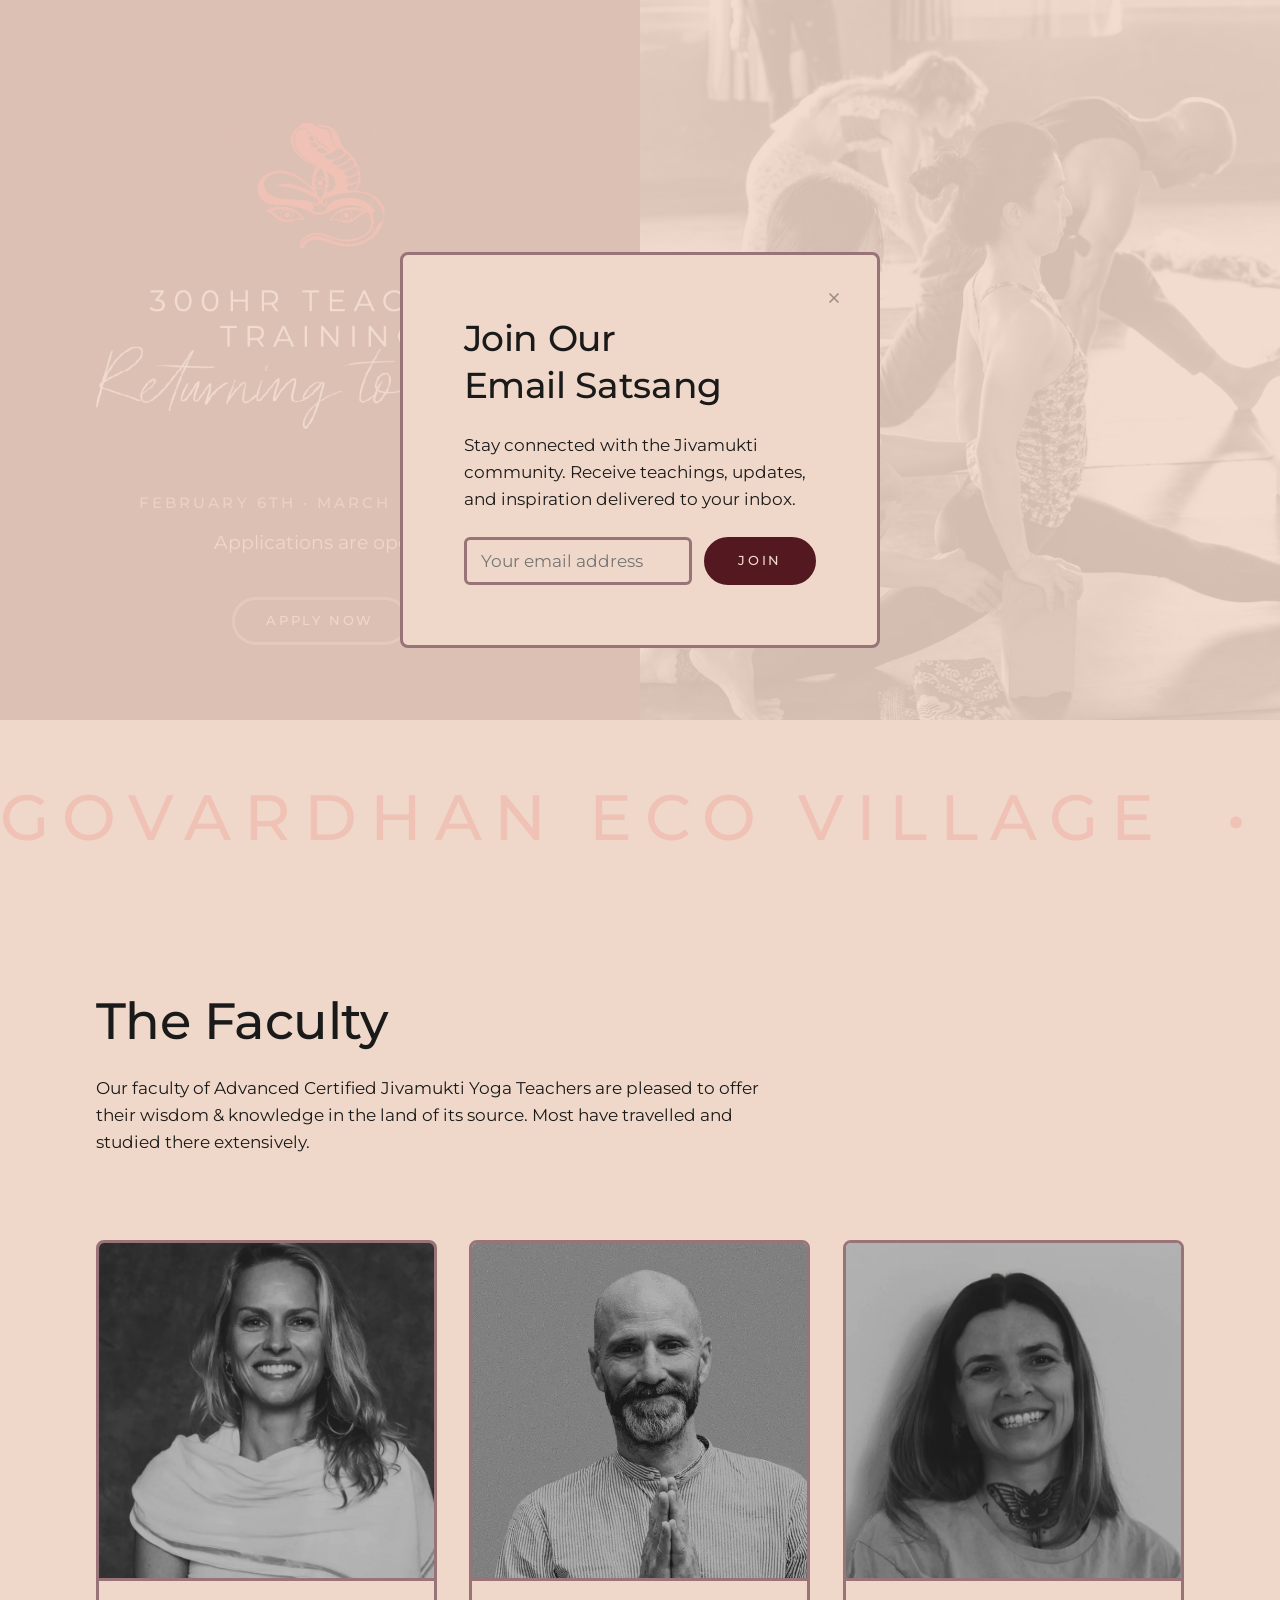
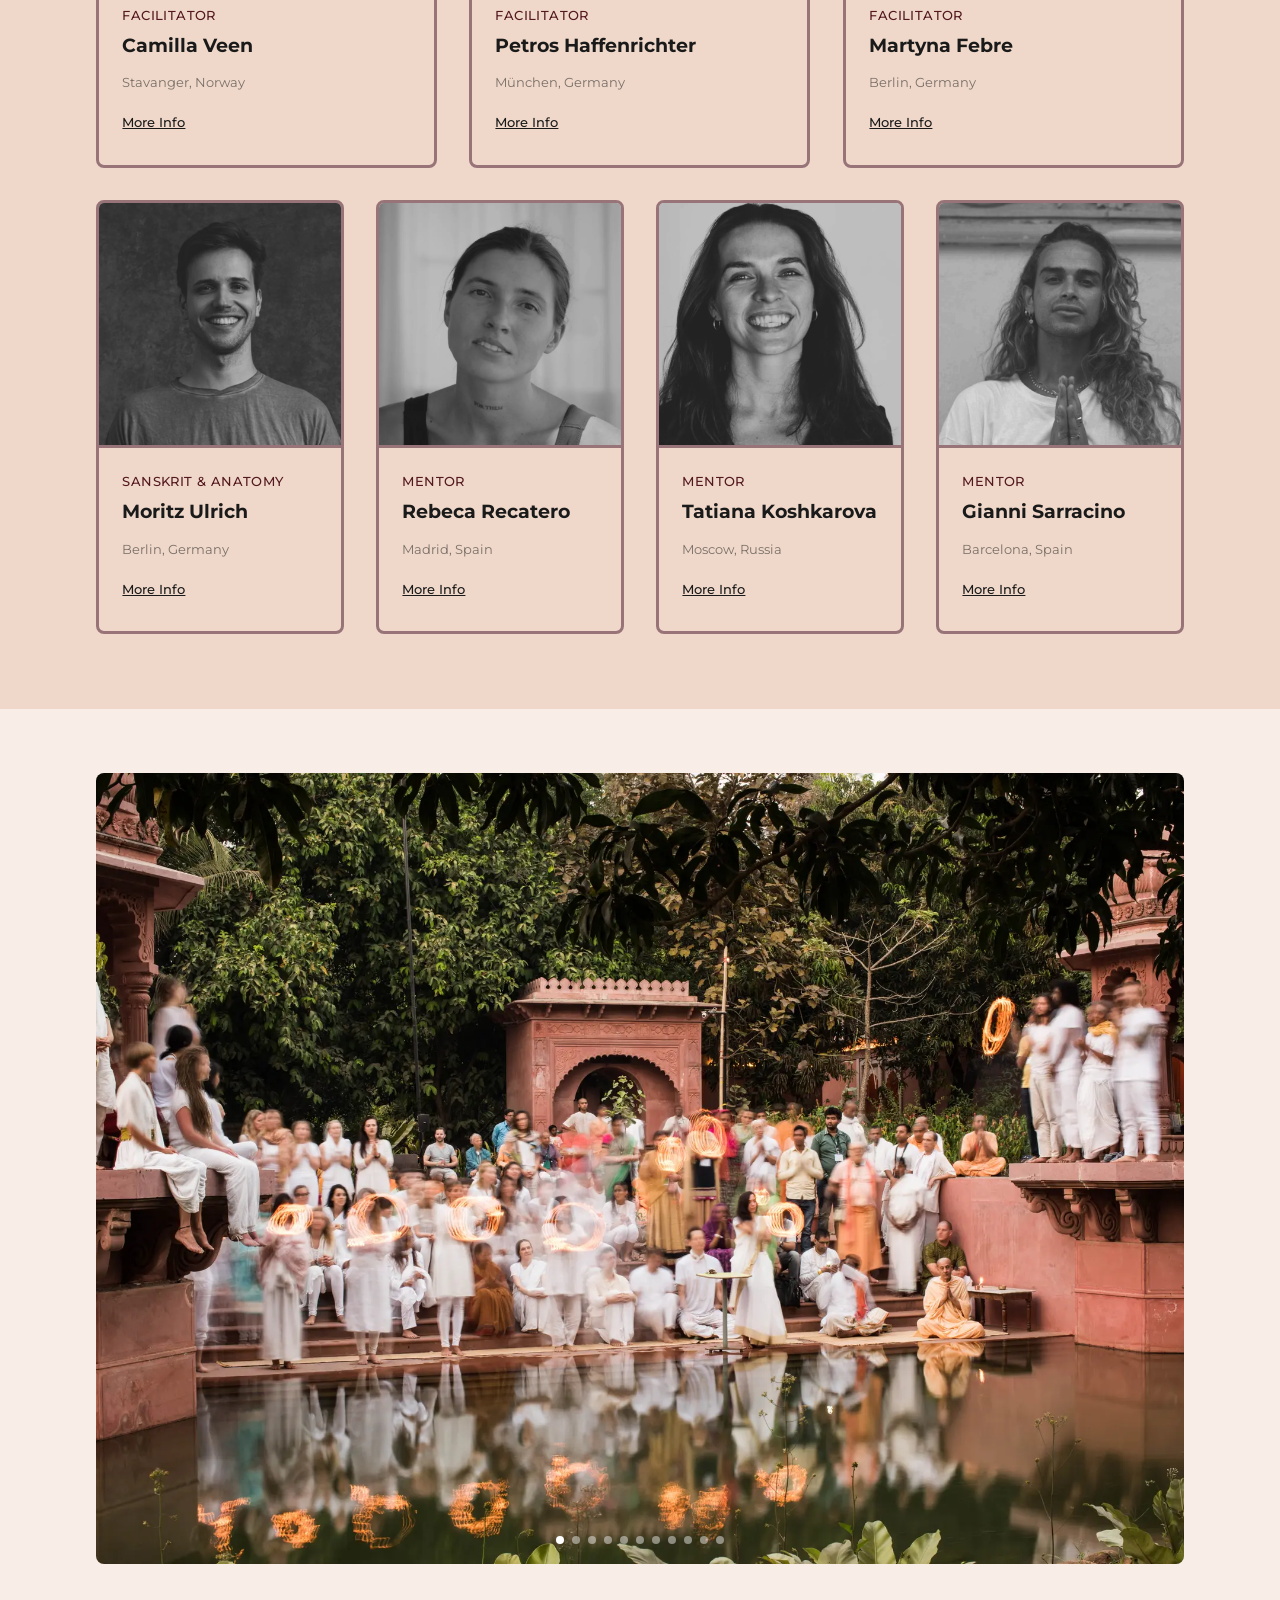
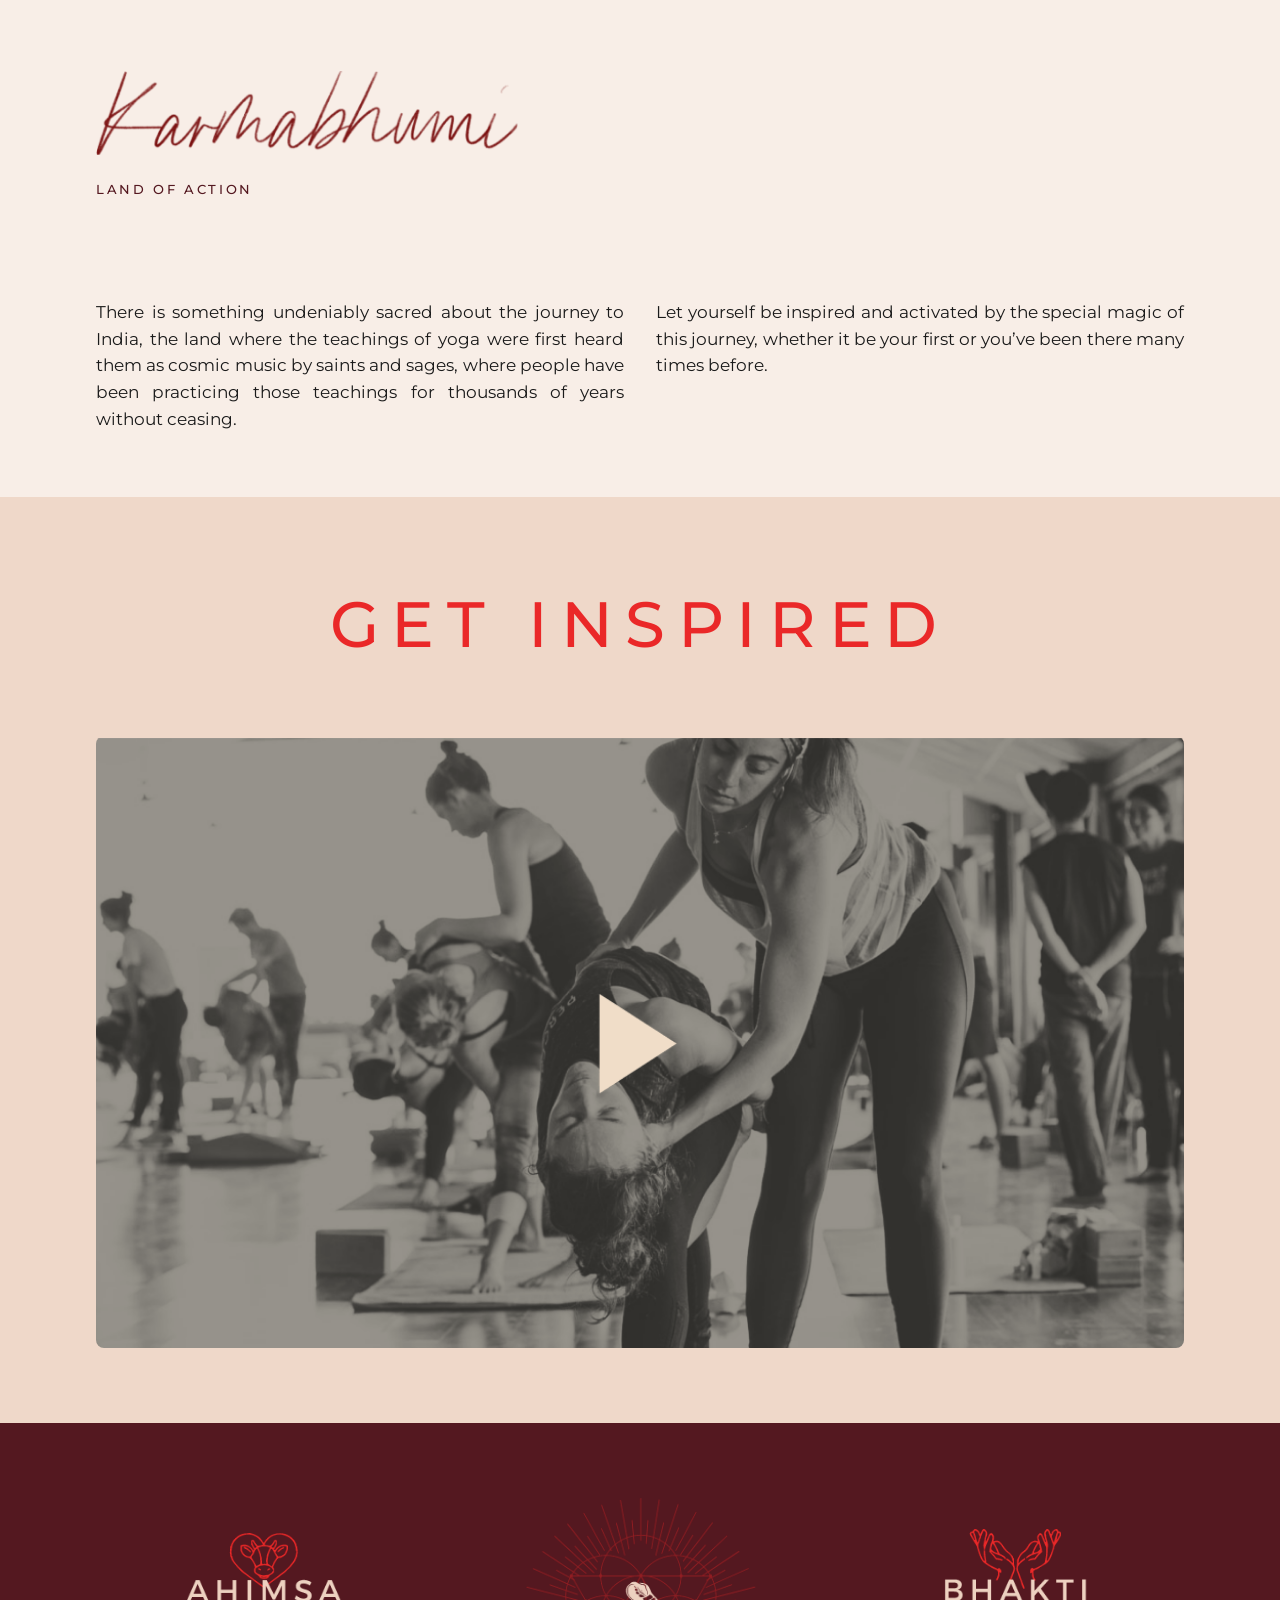
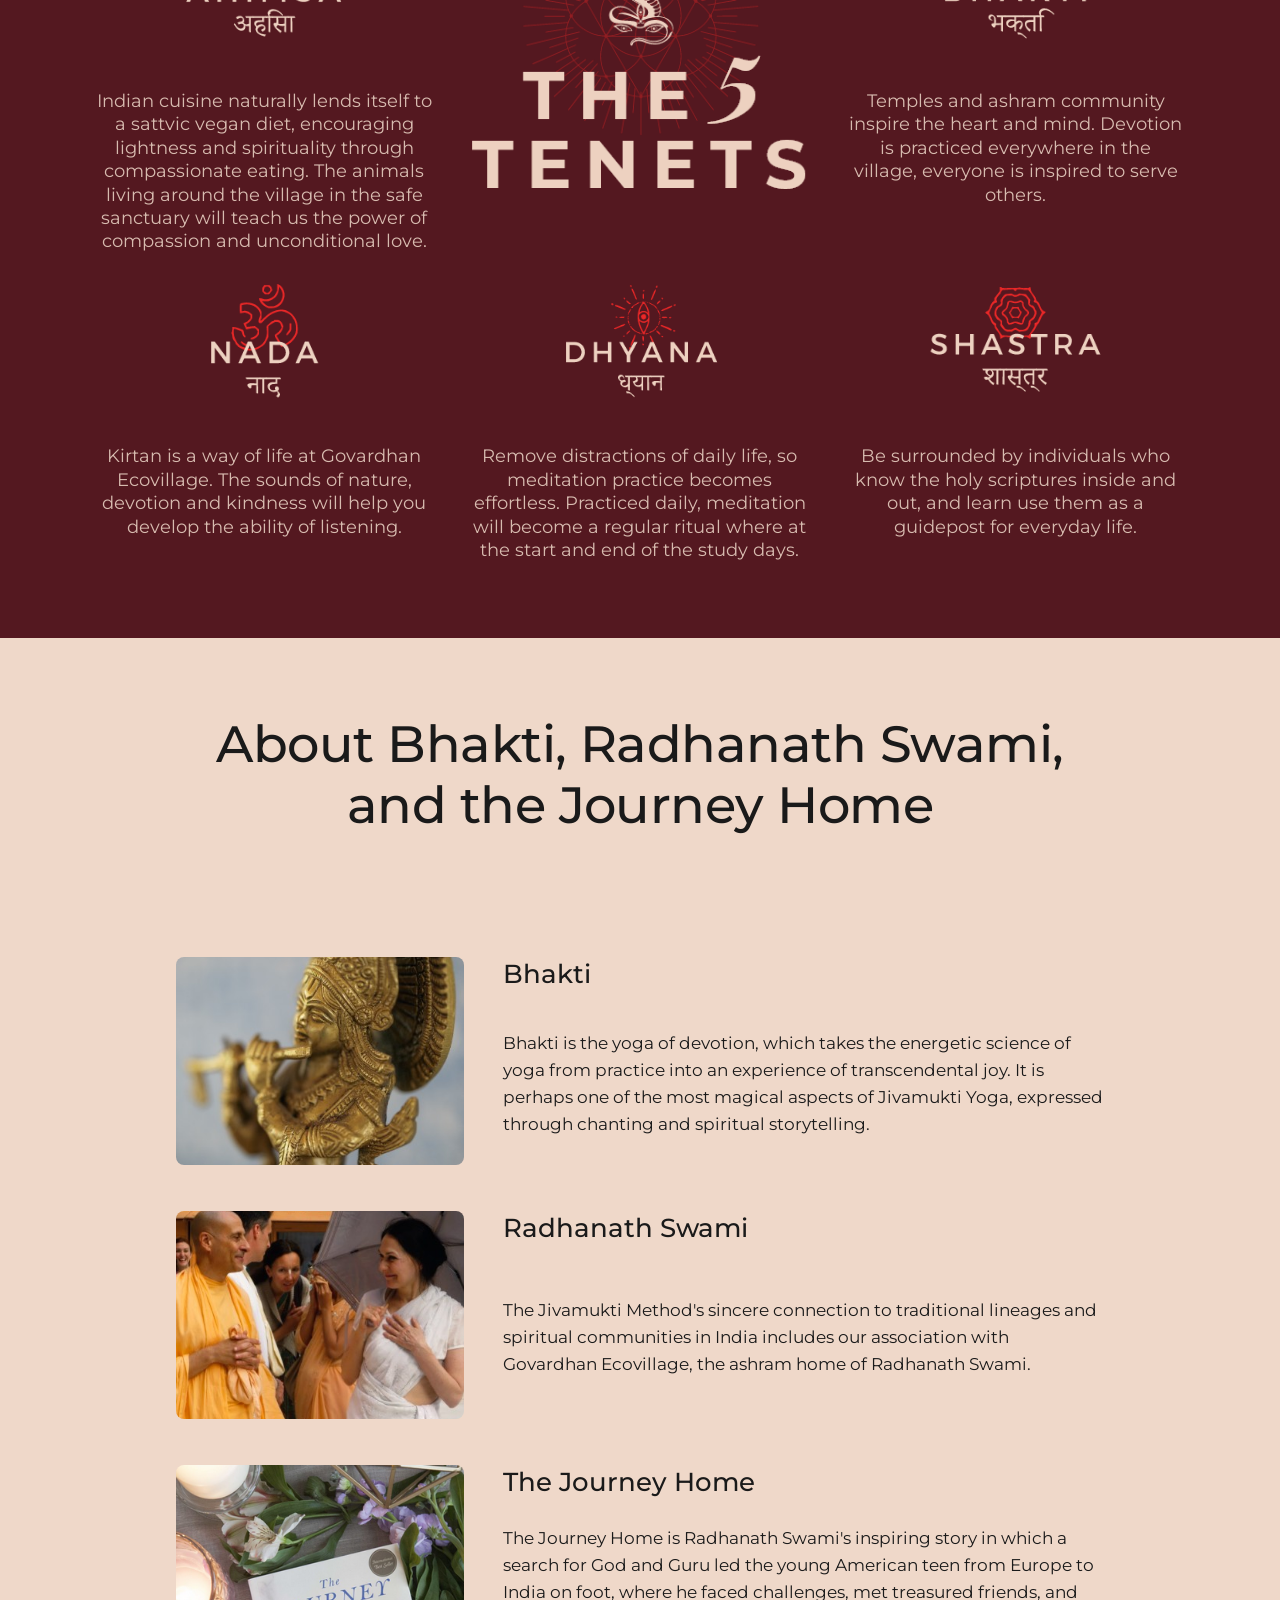
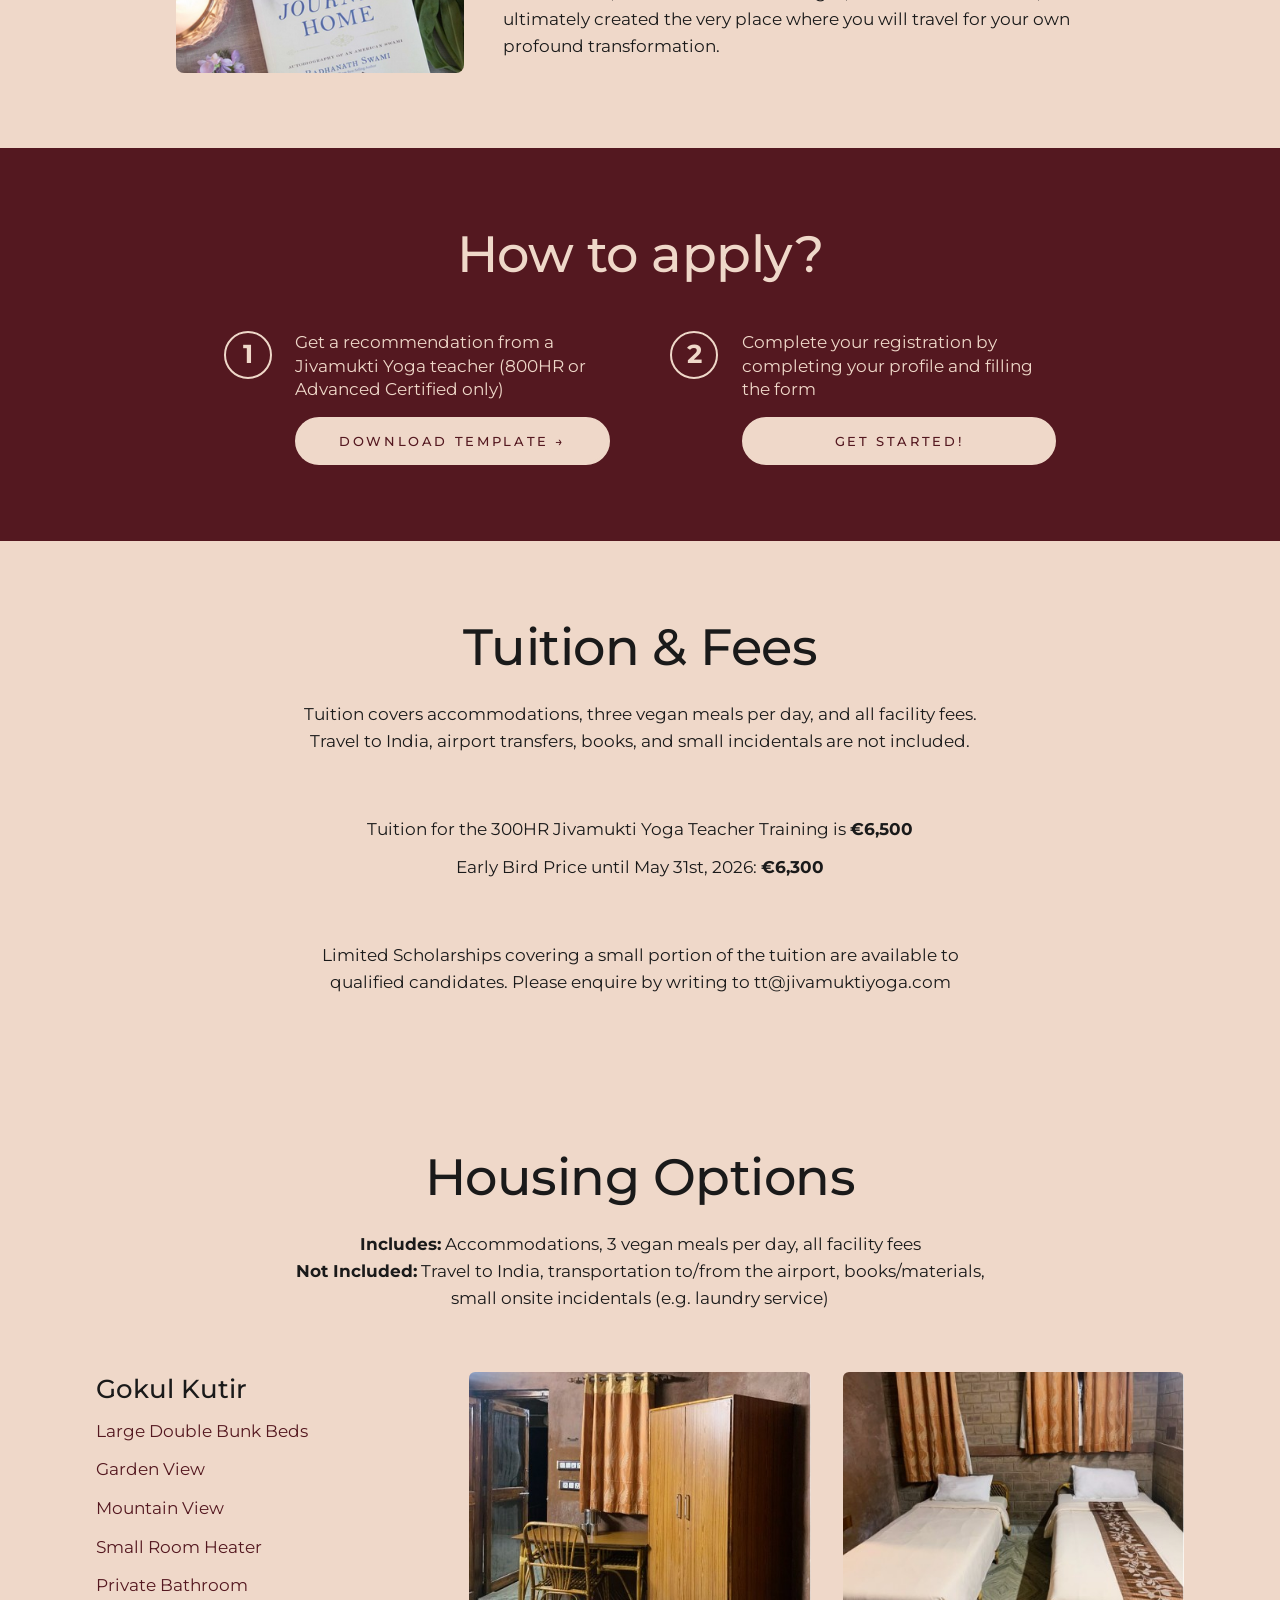
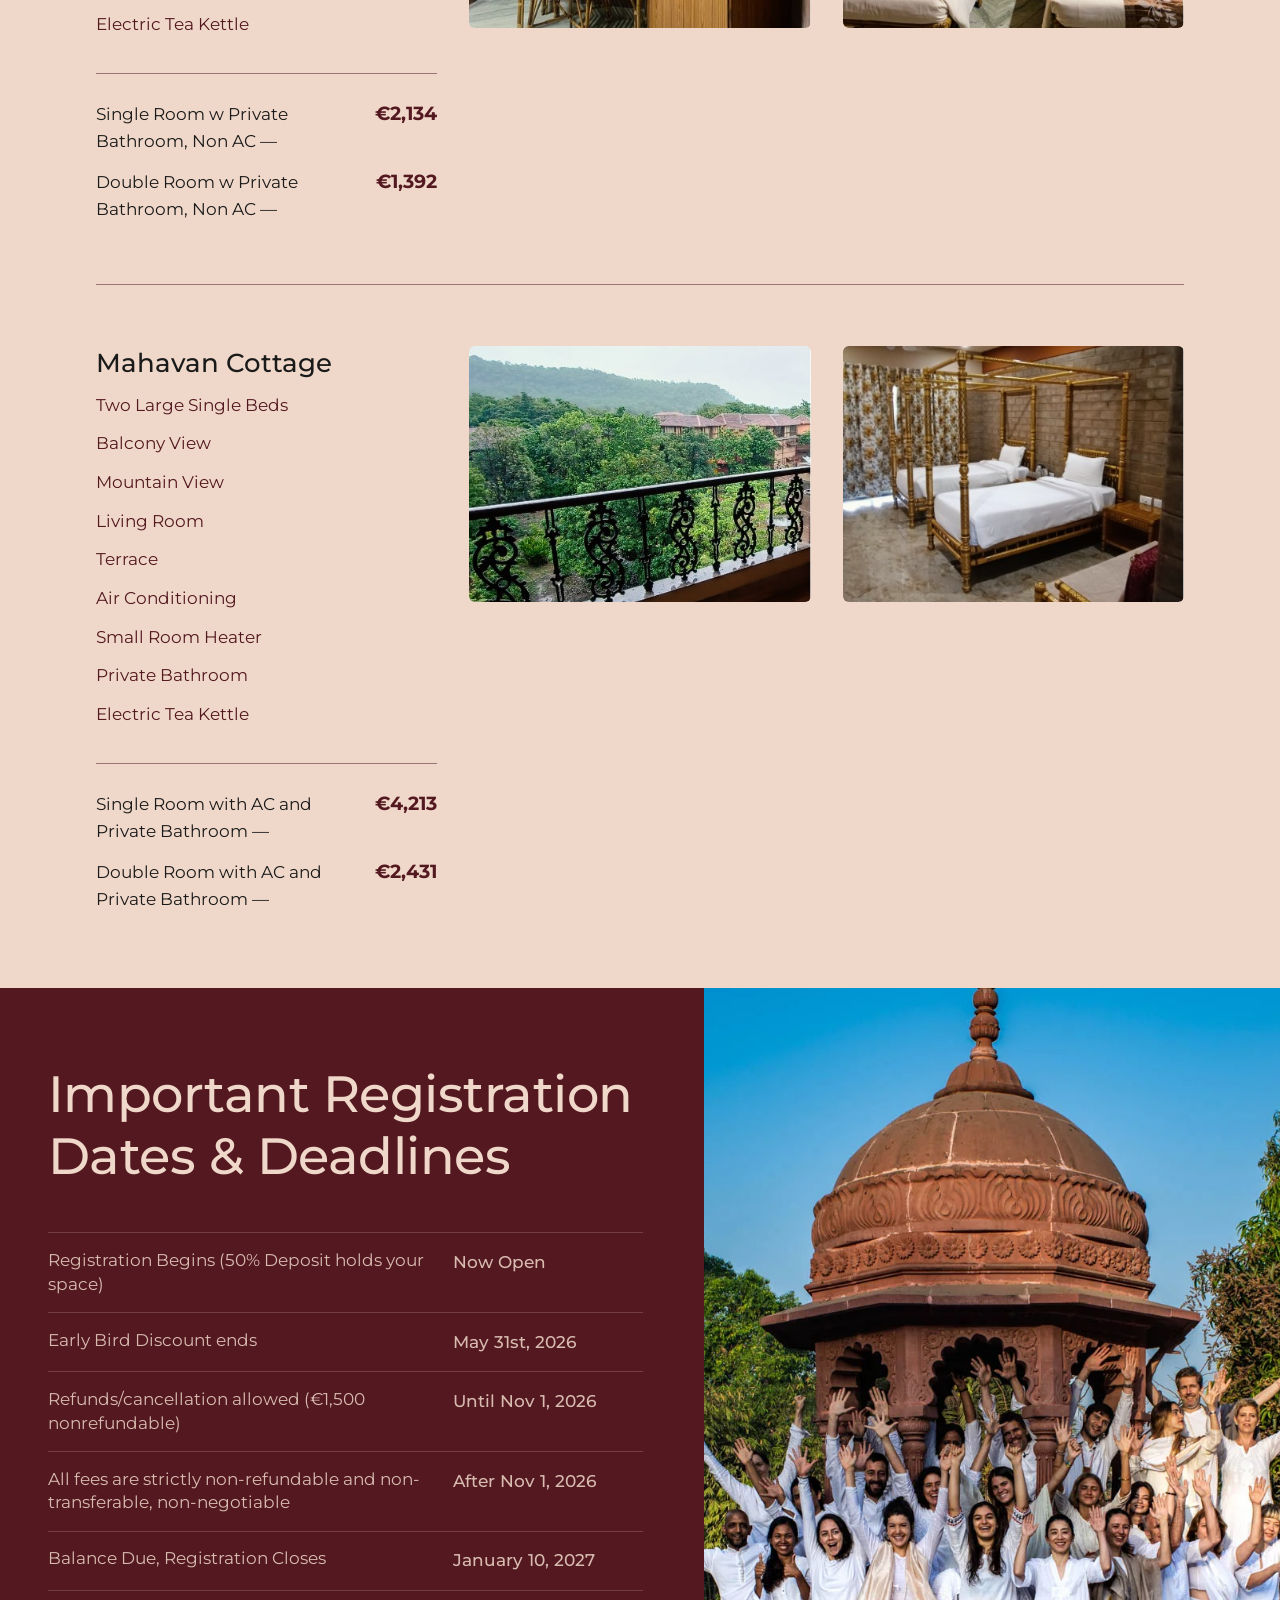
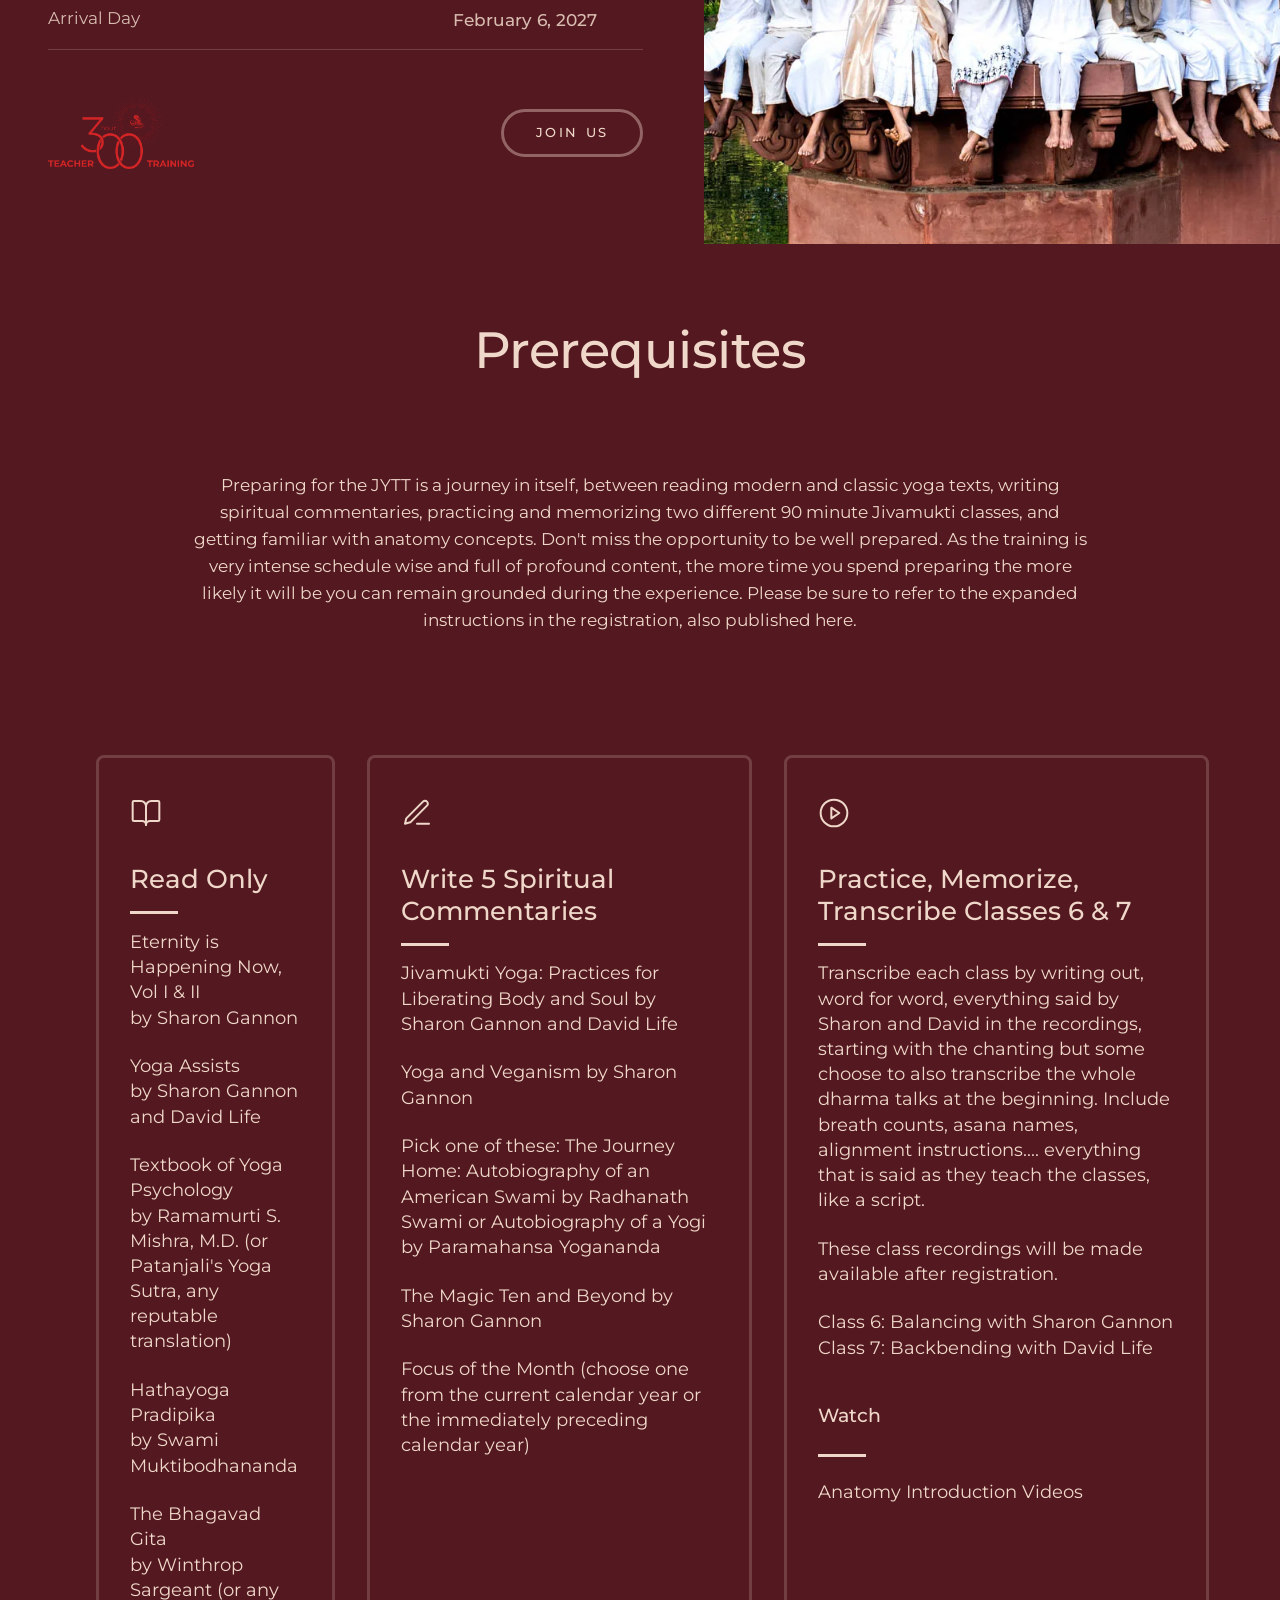
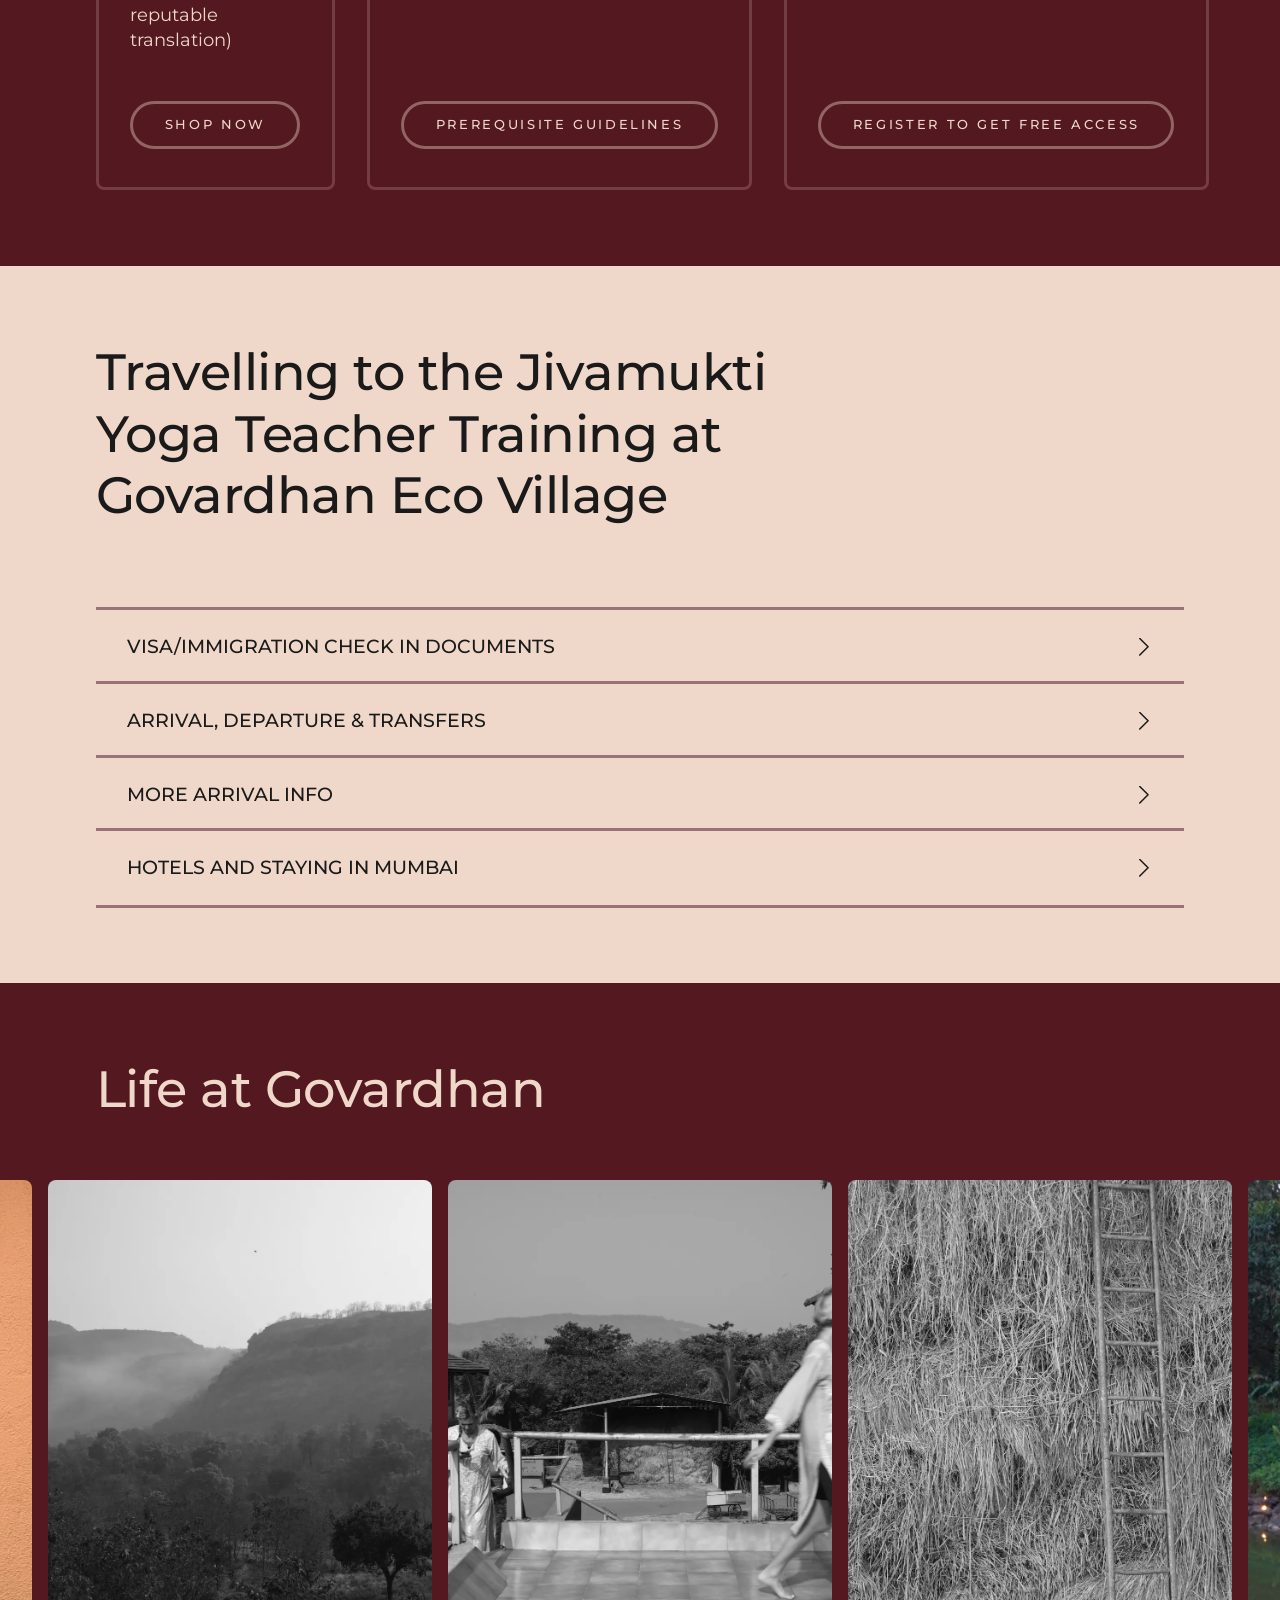
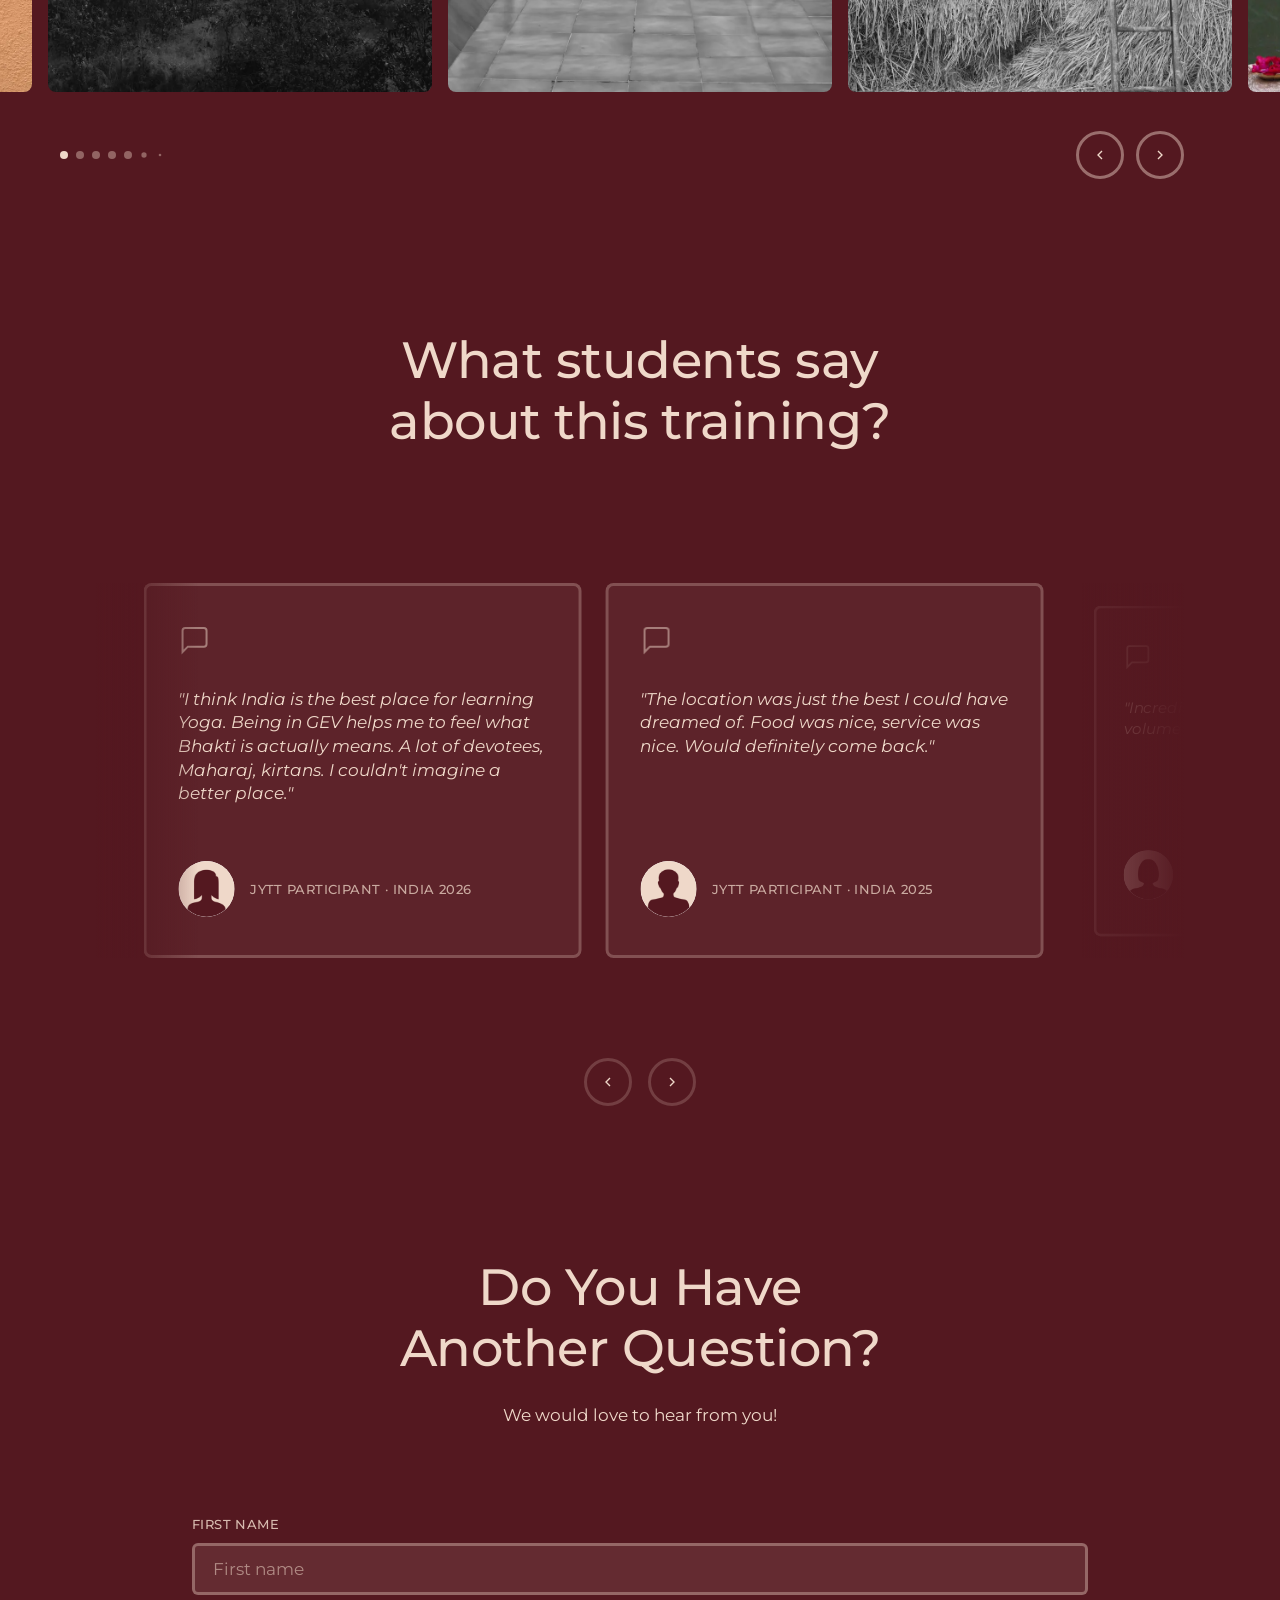
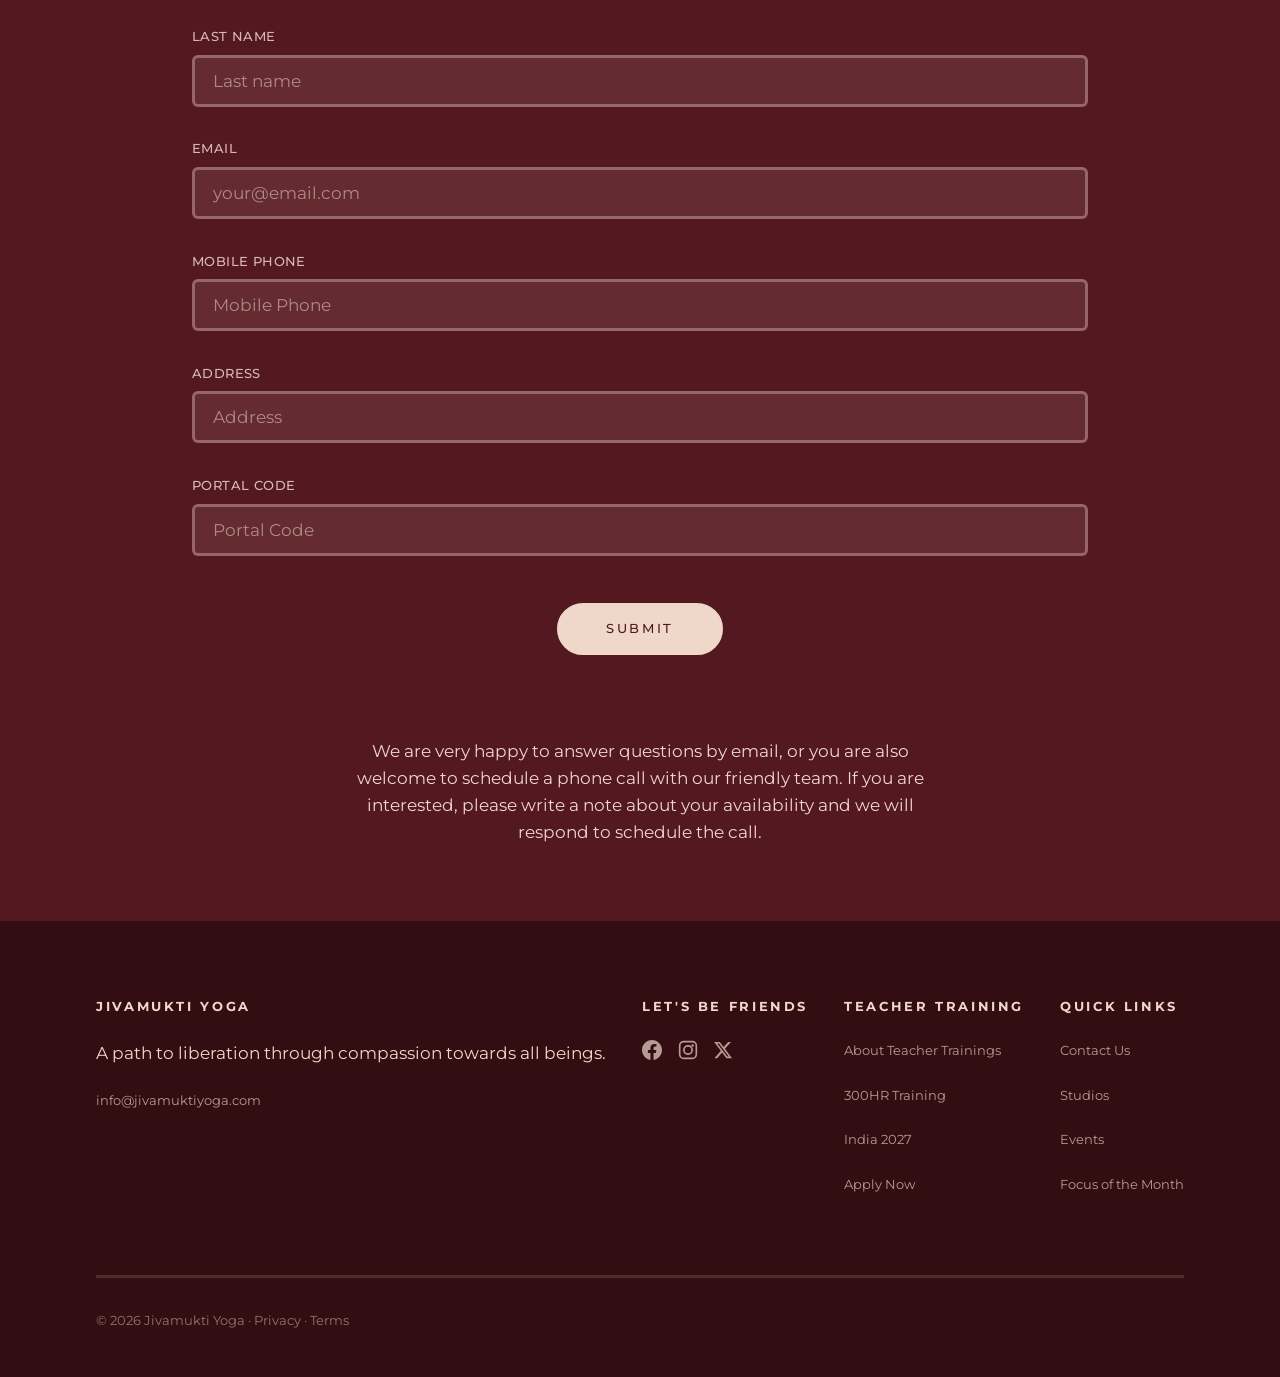
==== index.html @ b203b641 "deploy: faculty intro — "Advanced" -> "Advanced Certified" Jivamukti Yoga Teachers Co-Authored-By: C" ====
<!DOCTYPE html>
<html lang="en">
<head>
  <meta charset="utf-8">
  <title>India 2027 Residential — 300HR Jivamukti Yoga Teacher Training</title>
  <meta name="description" content="300HR Jivamukti Yoga Teacher Training at Govardhan Ecovillage, India. February 6 – March 5, 2027. Apply now.">
  <meta name="viewport" content="width=device-width, initial-scale=1">
  <link rel="preconnect" href="https://fonts.googleapis.com">
  <link rel="preconnect" href="https://fonts.gstatic.com" crossorigin>
  <link href="https://fonts.googleapis.com/css2?family=Montserrat:ital,wght@0,100..900;1,100..900&display=swap" rel="stylesheet">
  <link href="https://cdn.jsdelivr.net/npm/swiper@8/swiper-bundle.min.css" rel="stylesheet">
  <link href="css/variables.css" rel="stylesheet">
  <link href="css/framework.css" rel="stylesheet">
  <link href="css/project.css" rel="stylesheet">
</head>
<body class="u-theme-light">
  <div class="page-wrapper">

    <!-- CSS embed: LUMOS heading data-styles -->
    <div class="u-position-fixed"><div class="u-embed-css"><style>
      .u-heading[data-style="display"]{font-size:var(--_typography---font-size--display);line-height:var(--_typography---line-height--small);letter-spacing:var(--_typography---letter-spacing--tight)}
      .u-heading[data-style="h1"]{font-size:var(--_typography---font-size--h1);line-height:var(--_typography---line-height--small);letter-spacing:var(--_typography---letter-spacing--tight)}
      .u-heading[data-style="h2"]{font-size:var(--_typography---font-size--h2);line-height:var(--_typography---line-height--small);letter-spacing:var(--_typography---letter-spacing--tight)}
      .u-heading[data-style="h3"]{font-size:var(--_typography---font-size--h3);line-height:var(--_typography---line-height--medium);letter-spacing:var(--_typography---letter-spacing--tight)}
      .u-heading[data-style="h4"]{font-size:var(--_typography---font-size--h4);line-height:var(--_typography---line-height--medium);letter-spacing:var(--_typography---letter-spacing--normal)}
      .u-heading[data-style="h5"]{font-size:var(--_typography---font-size--h5);line-height:var(--_typography---line-height--large);letter-spacing:var(--_typography---letter-spacing--normal)}
      .u-heading[data-style="h6"]{font-size:var(--_typography---font-size--h6);line-height:var(--_typography---line-height--large);letter-spacing:var(--_typography---letter-spacing--wide);text-transform:uppercase}
      /* u-theme-brand overrides for dark sections */
      .u-theme-brand{background-color:var(--swatch--brand-500);color:var(--swatch--brand-text)}
      .u-theme-brand .u-heading{color:var(--swatch--brand-text)}
      .u-theme-brand .india_prereq_icon,.u-theme-brand .india_prereq_card_title,.u-theme-brand .india_prereq_watch_heading{color:var(--swatch--brand-text)}
      .u-theme-brand .india_prereq_card_divider{background-color:var(--swatch--brand-text)}
      .u-theme-brand .u-text-style-large,.u-theme-brand .u-text-style-main,.u-theme-brand .u-text-style-small{color:var(--swatch--brand-text)}
      .u-theme-brand .button_primary{background-color:var(--swatch--secondary-500);color:var(--swatch--dark-900);border-top-color:var(--swatch--secondary-500);border-right-color:var(--swatch--secondary-500);border-bottom-color:var(--swatch--secondary-500);border-left-color:var(--swatch--secondary-500)}
      .u-theme-brand .button_primary:hover{background-color:var(--swatch--secondary-400);border-top-color:var(--swatch--secondary-400);border-right-color:var(--swatch--secondary-400);border-bottom-color:var(--swatch--secondary-400);border-left-color:var(--swatch--secondary-400)}
      .u-theme-brand .button_secondary{color:var(--swatch--brand-text);border-top-color:color-mix(in srgb,var(--swatch--brand-text) 40%,transparent);border-right-color:color-mix(in srgb,var(--swatch--brand-text) 40%,transparent);border-bottom-color:color-mix(in srgb,var(--swatch--brand-text) 40%,transparent);border-left-color:color-mix(in srgb,var(--swatch--brand-text) 40%,transparent)}
      .u-theme-brand .button_secondary:hover{background-color:var(--swatch--brand-text);color:var(--swatch--brand-500);border-top-color:var(--swatch--brand-text);border-right-color:var(--swatch--brand-text);border-bottom-color:var(--swatch--brand-text);border-left-color:var(--swatch--brand-text)}
      /* Contact section — bright red bg with cream button */
      .india_contact_section{background-color:var(--swatch--brand-500);color:var(--swatch--light-200)}
      .india_contact_section .u-heading,
      .india_contact_section .u-text-style-large,
      .india_contact_section .u-text-style-main,
      .india_contact_section .u-text-style-small{color:var(--swatch--light-200)}
      .india_contact_section a{color:var(--swatch--light-200);text-decoration-line:underline}
      .india_contact_section .form_label{color:var(--swatch--light-200);opacity:0.85}
      .india_contact_section .form_field{background-color:color-mix(in srgb,var(--swatch--light-200) 10%,transparent);border-top-color:color-mix(in srgb,var(--swatch--light-200) 35%,transparent);border-right-color:color-mix(in srgb,var(--swatch--light-200) 35%,transparent);border-bottom-color:color-mix(in srgb,var(--swatch--light-200) 35%,transparent);border-left-color:color-mix(in srgb,var(--swatch--light-200) 35%,transparent);color:var(--swatch--light-200)}
      .india_contact_section .form_field::placeholder{color:color-mix(in srgb,var(--swatch--light-200) 55%,transparent)}
      .india_contact_section .form_field:focus{border-top-color:var(--swatch--light-200);border-right-color:var(--swatch--light-200);border-bottom-color:var(--swatch--light-200);border-left-color:var(--swatch--light-200)}
      .india_contact_section .button_primary{background-color:var(--swatch--light-200);color:var(--swatch--brand-500);border-top-color:var(--swatch--light-200);border-right-color:var(--swatch--light-200);border-bottom-color:var(--swatch--light-200);border-left-color:var(--swatch--light-200)}
      .india_contact_section .button_primary:hover{background-color:white;color:var(--swatch--brand-500);border-top-color:white;border-right-color:white;border-bottom-color:white;border-left-color:white}
      .u-theme-dark{background-color:var(--swatch--brand-700);color:var(--swatch--light-200)}
      .u-theme-dark .footer_bottom{border-top-color:color-mix(in srgb,var(--swatch--light-200) 15%,transparent)}
      /* u-section */
      .u-section{padding-top:var(--_spacing---section-space--main-112px);padding-bottom:var(--_spacing---section-space--main-112px)}
      /* u-container */
      .u-container{max-width:var(--max-width--main);margin-left:auto;margin-right:auto;padding-left:var(--site--margin);padding-right:var(--site--margin)}
      /* u-content-wrapper */
      .u-content-wrapper{max-width:44rem;margin-bottom:var(--_spacing---space--4-24px)}
      .u-content-wrapper.is-centered{text-align:center;margin-left:auto;margin-right:auto}
      .u-content-wrapper.is-tight{margin-bottom:0}
      /* u-layout (2-column) */
      .u-layout{display:grid;grid-template-columns:1fr 1fr;column-gap:var(--site--gutter);row-gap:var(--_spacing---space--8-64px)}
      @media(max-width:767px){.u-layout{grid-template-columns:1fr}}
      /* u-text styles */
      .u-text-style-large{font-size:var(--_typography---font-size--text-large);line-height:var(--_typography---line-height--large)}
      .u-text-style-main{font-size:var(--_typography---font-size--text-main);line-height:var(--_typography---line-height--huge)}
      .u-text-style-small{font-size:var(--_typography---font-size--text-small);line-height:var(--_typography---line-height--large)}
      .india_tenet_body{font-size:var(--_typography---font-size--tenet);line-height:var(--_typography---line-height--medium)}
      .u-heading{font-weight:var(--_typography---font--primary-medium);margin-top:0;margin-bottom:0}
      /* u-position-fixed */
      .u-position-fixed{position:fixed;top:0;left:0;pointer-events:none;z-index:-1}
      /* Testimonial Swiper equal heights */
      .india_testimonial_swiper .swiper-wrapper{align-items:stretch}
      .india_testimonial_swiper .swiper-slide{height:auto;display:flex;transition-property:transform,opacity;transition-duration:0.4s;transition-timing-function:ease;opacity:0.3;transform:scale(0.88)}
      .india_testimonial_swiper .swiper-slide-active,.india_testimonial_swiper .swiper-slide-next{opacity:1;transform:scale(1)}
      .india_testimonial_swiper .swiper-slide .testimonial_card{flex-grow:1}
      /* Edge fades */
      .testimonial_swiper_wrap::before,.testimonial_swiper_wrap::after{content:'';position:absolute;top:0;bottom:0;width:clamp(3rem,8vw,8rem);z-index:2;pointer-events:none}
      .testimonial_swiper_wrap::before{left:0;background-image:linear-gradient(to right,var(--swatch--brand-500) 0%,transparent 100%)}
      .testimonial_swiper_wrap::after{right:0;background-image:linear-gradient(to left,var(--swatch--brand-500) 0%,transparent 100%)}
      /* Video testimonial marquee — pause on hover, fade play icon on card hover */
      .india_video_testimonial_marquee:hover .india_video_testimonial_track{animation-play-state:paused}
      .india_video_testimonial_card:hover .india_video_testimonial_play{opacity:0}
    </style></div></div>

    <main class="page-main" id="main">

      <!-- ─── 1. HERO ─────────────────────────────────────────── -->
      <section class="india_hero" aria-label="Hero">

        <!-- Left: brand panel -->
        <div class="india_hero_left u-theme-brand">
          <div class="india_hero_left_inner">
            <img src="assets/main-india-tt-logo.png" alt="300HR Jivamukti Yoga Teacher Training — Returning to India" class="india_hero_main_logo" loading="eager">
            <p class="india_hero_dates">February 6th · March 5th, 2027</p>
            <p class="india_hero_tagline">Applications are open!</p>
            <a href="https://www.regpack.com/reg/templates/build/?g_id=100919779" class="button_secondary" target="_blank" rel="noopener" id="apply">Apply Now</a>
          </div>
        </div>

        <!-- Right: full-bleed photo -->
        <div class="india_hero_right">
          <img src="assets/india-2025-slider2-photo1-min.jpg" alt="Jivamukti Yoga Teacher Training in India" class="india_hero_photo" loading="eager">
        </div>

      </section>

      <!-- ─── MARQUEE ────────────────────────────────────────── -->
      <section class="india_marquee_section" aria-hidden="true">
        <div class="india_marquee_wrap">
          <div class="india_marquee_inner">
            <span class="india_marquee_text">Govardhan Eco Village&nbsp;&nbsp;•&nbsp;&nbsp;India&nbsp;&nbsp;•&nbsp;&nbsp;February 6th&nbsp;•&nbsp;March 5th, 2027&nbsp;&nbsp;•&nbsp;&nbsp;</span>
            <span class="india_marquee_text">Govardhan Eco Village&nbsp;&nbsp;•&nbsp;&nbsp;India&nbsp;&nbsp;•&nbsp;&nbsp;February 6th&nbsp;•&nbsp;March 5th, 2027&nbsp;&nbsp;•&nbsp;&nbsp;</span>
            <span class="india_marquee_text">Govardhan Eco Village&nbsp;&nbsp;•&nbsp;&nbsp;India&nbsp;&nbsp;•&nbsp;&nbsp;February 6th&nbsp;•&nbsp;March 5th, 2027&nbsp;&nbsp;•&nbsp;&nbsp;</span>
            <span class="india_marquee_text">Govardhan Eco Village&nbsp;&nbsp;•&nbsp;&nbsp;India&nbsp;&nbsp;•&nbsp;&nbsp;February 6th&nbsp;•&nbsp;March 5th, 2027&nbsp;&nbsp;•&nbsp;&nbsp;</span>
          </div>
        </div>
      </section>

      <!-- ─── 2. FACULTY ──────────────────────────────────────── -->
      <section class="u-section" aria-labelledby="faculty-heading">
        <div class="u-container">
          <div class="u-content-wrapper">
            <h2 class="u-heading" data-style="h2" id="faculty-heading">The Faculty</h2>
            <p class="u-text-style-main">Our faculty of Advanced Certified Jivamukti Yoga Teachers are pleased to offer their wisdom &amp; knowledge in the land of its source. Most have travelled and studied there extensively.</p>
          </div>
          <div class="india_faculty_grid">
            <!-- Row 1: Camilla, Petros, Martyna, Moritz -->
            <div class="faculty_card">
              <img src="assets/camilla-veen-2027.webp" alt="Camilla Veen" class="faculty_card_photo" loading="lazy">
              <div class="faculty_card_divider"></div>
              <div class="faculty_card_body">
                <div class="faculty_card_role">Facilitator</div>
                <div class="faculty_card_name">Camilla Veen</div>
                <div class="faculty_card_credential">Stavanger, Norway</div>
                <a href="https://jivamuktiyoga.com/teachers-global/camilla-kamala-veen/" class="faculty_card_more" target="_blank" rel="noopener">More Info</a>
              </div>
            </div>
            <div class="faculty_card">
              <img src="assets/petros-haffenrichter-2027.webp" alt="Petros Haffenrichter" class="faculty_card_photo" loading="lazy">
              <div class="faculty_card_divider"></div>
              <div class="faculty_card_body">
                <div class="faculty_card_role">Facilitator</div>
                <div class="faculty_card_name">Petros Haffenrichter</div>
                <div class="faculty_card_credential">München, Germany</div>
                <a href="https://jivamuktiyoga.com/teachers-global/petros-haffenrichter/" class="faculty_card_more" target="_blank" rel="noopener">More Info</a>
              </div>
            </div>
            <div class="faculty_card">
              <img src="assets/martyna-febre-2027.webp" alt="Martyna Febre" class="faculty_card_photo" loading="lazy">
              <div class="faculty_card_divider"></div>
              <div class="faculty_card_body">
                <div class="faculty_card_role">Facilitator</div>
                <div class="faculty_card_name">Martyna Febre</div>
                <div class="faculty_card_credential">Berlin, Germany</div>
                <a href="https://jivamuktiyoga.com/teachers-global/martyna-eder/" class="faculty_card_more" target="_blank" rel="noopener">More Info</a>
              </div>
            </div>
            <div class="faculty_card">
              <img src="assets/moritz-ulrich-2027.webp" alt="Moritz Ulrich" class="faculty_card_photo" loading="lazy">
              <div class="faculty_card_divider"></div>
              <div class="faculty_card_body">
                <div class="faculty_card_role">Sanskrit &amp; Anatomy</div>
                <div class="faculty_card_name">Moritz Ulrich</div>
                <div class="faculty_card_credential">Berlin, Germany</div>
                <a href="https://jivamuktiyoga.com/teachers-global/moritz-ulrich/" class="faculty_card_more" target="_blank" rel="noopener">More Info</a>
              </div>
            </div>
            <!-- Row 2: Rebeca, Tatiana, Gianni -->
            <div class="faculty_card">
              <img src="assets/rebeca-recatero-2027.webp" alt="Rebeca Recatero" class="faculty_card_photo" loading="lazy">
              <div class="faculty_card_divider"></div>
              <div class="faculty_card_body">
                <div class="faculty_card_role">Mentor</div>
                <div class="faculty_card_name">Rebeca Recatero</div>
                <div class="faculty_card_credential">Madrid, Spain</div>
                <a href="https://jivamuktiyoga.com/teachers-global/rebeca-recatero/" class="faculty_card_more" target="_blank" rel="noopener">More Info</a>
              </div>
            </div>
            <div class="faculty_card">
              <img src="assets/tatiana-koshkarova-2027.webp" alt="Tatiana Koshkarova" class="faculty_card_photo" loading="lazy">
              <div class="faculty_card_divider"></div>
              <div class="faculty_card_body">
                <div class="faculty_card_role">Mentor</div>
                <div class="faculty_card_name">Tatiana Koshkarova</div>
                <div class="faculty_card_credential">Moscow, Russia</div>
                <a href="https://jivamuktiyoga.com/teachers-global/tatiana-koshkarova/" class="faculty_card_more" target="_blank" rel="noopener">More Info</a>
              </div>
            </div>
            <div class="faculty_card">
              <img src="assets/gianni-sarracino-2027.webp" alt="Gianni Sarracino" class="faculty_card_photo" loading="lazy">
              <div class="faculty_card_divider"></div>
              <div class="faculty_card_body">
                <div class="faculty_card_role">Mentor</div>
                <div class="faculty_card_name">Gianni Sarracino</div>
                <div class="faculty_card_credential">Barcelona, Spain</div>
                <a href="https://jivamuktiyoga.com/teachers-global/gianni-sarracino/" class="faculty_card_more" target="_blank" rel="noopener">More Info</a>
              </div>
            </div>
          </div>
        </div>
      </section>

      <!-- ─── 3. KARMABHUMI · LAND OF ACTION ─── -->
      <section class="india_land_section" id="program" aria-labelledby="land-heading">

        <div class="india_land_panel">
          <div class="u-container">

            <!-- Contained image gallery -->
            <div class="india_land_slider swiper" id="landActionSwiper">
              <div class="swiper-wrapper">
                <!-- Order per client (1-10); unnumbered group-hug image last -->
                <div class="swiper-slide india_land_slide">
                  <img src="assets/karmabhumi-01.webp" alt="Jivamukti Yoga Teacher Training at Govardhan Ecovillage, India" class="india_land_slide_img" loading="lazy">
                </div>
                <div class="swiper-slide india_land_slide">
                  <img src="assets/karmabhumi-08.webp" alt="Jivamukti Yoga Teacher Training at Govardhan Ecovillage, India" class="india_land_slide_img" loading="lazy">
                </div>
                <div class="swiper-slide india_land_slide">
                  <img src="assets/karmabhumi-06.webp" alt="Jivamukti Yoga Teacher Training at Govardhan Ecovillage, India" class="india_land_slide_img" loading="lazy">
                </div>
                <div class="swiper-slide india_land_slide">
                  <img src="assets/karmabhumi-07.webp" alt="Jivamukti Yoga Teacher Training at Govardhan Ecovillage, India" class="india_land_slide_img" loading="lazy">
                </div>
                <div class="swiper-slide india_land_slide">
                  <img src="assets/karmabhumi-04.webp" alt="Jivamukti Yoga Teacher Training at Govardhan Ecovillage, India" class="india_land_slide_img" loading="lazy">
                </div>
                <div class="swiper-slide india_land_slide">
                  <img src="assets/karmabhumi-10.webp" alt="Jivamukti Yoga Teacher Training at Govardhan Ecovillage, India" class="india_land_slide_img" loading="lazy">
                </div>
                <div class="swiper-slide india_land_slide">
                  <img src="assets/karmabhumi-09.webp" alt="Jivamukti Yoga Teacher Training at Govardhan Ecovillage, India" class="india_land_slide_img" loading="lazy">
                </div>
                <div class="swiper-slide india_land_slide">
                  <img src="assets/karmabhumi-05.webp" alt="Jivamukti Yoga Teacher Training at Govardhan Ecovillage, India" class="india_land_slide_img" loading="lazy">
                </div>
                <div class="swiper-slide india_land_slide">
                  <img src="assets/karmabhumi-11.webp" alt="Jivamukti Yoga Teacher Training at Govardhan Ecovillage, India" class="india_land_slide_img" loading="lazy">
                </div>
                <div class="swiper-slide india_land_slide">
                  <img src="assets/karmabhumi-02.webp" alt="Jivamukti Yoga Teacher Training at Govardhan Ecovillage, India" class="india_land_slide_img" loading="lazy">
                </div>
                <div class="swiper-slide india_land_slide">
                  <img src="assets/karmabhumi-03.webp" alt="Jivamukti Yoga Teacher Training at Govardhan Ecovillage, India" class="india_land_slide_img" loading="lazy">
                </div>
              </div>
              <div class="swiper-pagination india_land_dots"></div>
            </div>

            <header class="india_land_header">
              <img src="assets/Karmabhumi.png" alt="Karmabhumi" class="india_land_karmabhumi_logo" width="462" height="92" loading="lazy">
              <h2 class="india_land_kicker" id="land-heading">Land of action</h2>
            </header>
            <div class="india_land_columns">
              <div class="india_land_col">
                <p class="india_land_text">There is something undeniably sacred about the journey to India, the land where the teachings of yoga were first heard them as cosmic music by saints and sages, where people have been practicing those teachings for thousands of years without ceasing.</p>
              </div>
              <div class="india_land_col">
                <p class="india_land_text">Let yourself be inspired and activated by the special magic of this journey, whether it be your first or you’ve been there many times before.</p>
              </div>
            </div>
          </div>
        </div>
      </section>

      <!-- ─── VIDEO ───────────────────────────────────────────── -->
      <section class="india_video_section" aria-label="Program video">
        <div class="u-container">
          <p class="india_video_label">Get Inspired</p>
          <div class="india_video_wrap" data-yt="cg90CgH-f48" role="button" tabindex="0" aria-label="Play the program video">
            <img src="assets/india-2026-video-placeholder-min.png" alt="Watch the India TT 2027 video" class="india_video_placeholder" loading="lazy">
          </div>
        </div>
      </section>

      <!-- ─── 4. FIVE TENETS ──────────────────────────────────── -->
      <section class="u-section india_tenets_section u-theme-brand" aria-label="The Five Tenets">
        <div class="u-container">

          <!-- Desktop: 3-col grid — all 5 tenets visible simultaneously -->
          <div class="india_tenets_grid">

            <!-- Row 1: Ahimsa | Center title | Bhakti -->
            <div class="india_tenet_card">
              <img src="assets/tenets-ahimsa.png" alt="Ahimsa" class="india_tenet_icon" loading="lazy">
              <p class="u-text-style-main india_tenet_body">Indian cuisine naturally lends itself to a sattvic vegan diet, encouraging lightness and spirituality through compassionate eating. The animals living around the village in the safe sanctuary will teach us the power of compassion and unconditional love.</p>
            </div>

            <div class="india_tenets_center_title">
              <img src="assets/india-2026-5-tenets-with-logo.png" alt="The 5 Tenets of Jivamukti Yoga Come Alive in India" class="india_tenets_center_img" loading="lazy">
            </div>

            <div class="india_tenet_card">
              <img src="assets/tenets-bhakti.png" alt="Bhakti" class="india_tenet_icon" loading="lazy">
              <p class="u-text-style-main india_tenet_body">Temples and ashram community inspire the heart and mind. Devotion is practiced everywhere in the village, everyone is inspired to serve others.</p>
            </div>

            <!-- Row 2: Nada | Dhyana | Shastra -->
            <div class="india_tenet_card">
              <img src="assets/tenets-nada.png" alt="Nada" class="india_tenet_icon" loading="lazy">
              <p class="u-text-style-main india_tenet_body">Kirtan is a way of life at Govardhan Ecovillage. The sounds of nature, devotion and kindness will help you develop the ability of listening.</p>
            </div>

            <div class="india_tenet_card">
              <img src="assets/tenets-dhyana.png" alt="Dhyana" class="india_tenet_icon" loading="lazy">
              <p class="u-text-style-main india_tenet_body">Remove distractions of daily life, so meditation practice becomes effortless. Practiced daily, meditation will become a regular ritual where at the start and end of the study days.</p>
            </div>

            <div class="india_tenet_card">
              <img src="assets/tenets-shastra.png" alt="Shastra" class="india_tenet_icon" loading="lazy">
              <p class="u-text-style-main india_tenet_body">Be surrounded by individuals who know the holy scriptures inside and out, and learn use them as a guidepost for everyday life.</p>
            </div>

          </div>

          <!-- Mobile: center title + Swiper carousel (hidden on desktop) -->
          <div class="india_tenets_mobile">

            <div class="india_tenets_center_title">
              <img src="assets/india-2026-5-tenets-with-logo.png" alt="The 5 Tenets of Jivamukti Yoga Come Alive in India" class="india_tenets_center_img" loading="lazy">
            </div>

            <div class="swiper india_tenets_swiper" id="tenetsSwiper">
              <div class="swiper-wrapper">
                <div class="swiper-slide">
                  <div class="india_tenet_card">
                    <img src="assets/tenets-ahimsa.png" alt="Ahimsa" class="india_tenet_icon" loading="lazy">
                    <p class="u-text-style-main india_tenet_body">Indian cuisine naturally lends itself to a sattvic vegan diet, encouraging lightness and spirituality through compassionate eating. The animals living around the village in the safe sanctuary will teach us the power of compassion and unconditional love.</p>
                  </div>
                </div>
                <div class="swiper-slide">
                  <div class="india_tenet_card">
                    <img src="assets/tenets-bhakti.png" alt="Bhakti" class="india_tenet_icon" loading="lazy">
                    <p class="u-text-style-main india_tenet_body">Temples and ashram community inspire the heart and mind. Devotion is practiced everywhere in the village, everyone is inspired to serve others.</p>
                  </div>
                </div>
                <div class="swiper-slide">
                  <div class="india_tenet_card">
                    <img src="assets/tenets-nada.png" alt="Nada" class="india_tenet_icon" loading="lazy">
                    <p class="u-text-style-main india_tenet_body">Kirtan is a way of life at Govardhan Ecovillage. The sounds of nature, devotion and kindness will help you develop the ability of listening.</p>
                  </div>
                </div>
                <div class="swiper-slide">
                  <div class="india_tenet_card">
                    <img src="assets/tenets-dhyana.png" alt="Dhyana" class="india_tenet_icon" loading="lazy">
                    <p class="u-text-style-main india_tenet_body">Remove distractions of daily life, so meditation practice becomes effortless. Practiced daily, meditation will become a regular ritual where at the start and end of the study days.</p>
                  </div>
                </div>
                <div class="swiper-slide">
                  <div class="india_tenet_card">
                    <img src="assets/tenets-shastra.png" alt="Shastra" class="india_tenet_icon" loading="lazy">
                    <p class="u-text-style-main india_tenet_body">Be surrounded by individuals who know the holy scriptures inside and out, and learn use them as a guidepost for everyday life.</p>
                  </div>
                </div>
              </div>
              <div class="swiper-pagination india_tenets_pagination"></div>
            </div>

          </div>

        </div>
      </section>

      <!-- ─── 5. BHAKTI / RADHANATH / JOURNEY HOME ────────────── -->
      <section class="u-section" aria-labelledby="bhakti-heading">
        <div class="u-container">

          <h2 class="u-heading india_bhakti_heading" data-style="h2" id="bhakti-heading">
            About Bhakti, Radhanath Swami,<br>and the Journey Home
          </h2>

          <div class="india_bhakti_cols">

            <div class="india_bhakti_col">
              <img src="assets/jivamukti-yoga-india-tt-bhakti.jpg" alt="Bhakti — golden deity" class="india_bhakti_image_main" loading="lazy">
              <h3 class="u-heading profile_content_title" data-style="h4">Bhakti</h3>
              <p class="u-text-style-main">Bhakti is the yoga of devotion, which takes the energetic science of yoga from practice into an experience of transcendental joy. It is perhaps one of the most magical aspects of Jivamukti Yoga, expressed through chanting and spiritual storytelling.</p>
            </div>

            <div class="india_bhakti_col">
              <img src="assets/jivamukti-yoga-india-tt-jivamukti-method.jpg" alt="Radhanath Swami at Govardhan Ecovillage" class="india_bhakti_image_main" loading="lazy">
              <h3 class="u-heading profile_content_title" data-style="h4">Radhanath Swami</h3>
              <p class="u-text-style-main">The Jivamukti Method's sincere connection to traditional lineages and spiritual communities in India includes our association with Govardhan Ecovillage, the ashram home of Radhanath Swami.</p>
            </div>

            <div class="india_bhakti_col">
              <img src="assets/the_journey_home_book.png" alt="The Journey Home by Radhanath Swami" class="india_book_cover_img india_bhakti_image_main" loading="lazy">
              <h3 class="u-heading profile_content_title" data-style="h4">The Journey Home</h3>
              <p class="u-text-style-main">The Journey Home is Radhanath Swami's inspiring story in which a search for God and Guru led the young American teen from Europe to India on foot, where he faced challenges, met treasured friends, and ultimately created the very place where you will travel for your own profound transformation.</p>
            </div>

          </div>
        </div>
      </section>

      <!-- ─── 6. APPLICATION REQUIREMENTS ────────────────────────── -->
      <section class="india_apply_req_section" aria-labelledby="apply-req-heading">
        <div class="u-container india_apply_req_content">
          <h2 class="u-heading india_apply_req_title" data-style="h2" id="apply-req-heading">How to apply?</h2>
          <div class="india_apply_steps">
            <div class="india_apply_step">
              <div class="india_apply_step_num">1</div>
              <div class="india_apply_step_body">
                <p class="india_apply_step_text">Get a recommendation from a Jivamukti Yoga teacher (800HR or Advanced Certified only)</p>
                <a href="https://jivamuktiyoga.com/wp-content/uploads/2024/04/300HR-TT-Letter-of-Recommendation-updated.pdf" class="button_primary india_apply_cta" target="_blank" rel="noopener">Download Template →</a>
              </div>
            </div>
            <div class="india_apply_step">
              <div class="india_apply_step_num">2</div>
              <div class="india_apply_step_body">
                <p class="india_apply_step_text">Complete your registration by completing your profile and filling the form</p>
                <a href="https://www.regpack.com/reg/templates/build/?g_id=100919779" class="button_primary india_apply_cta" target="_blank" rel="noopener">Get Started!</a>
              </div>
            </div>
          </div>
        </div>
      </section>

      <!-- ─── TUITION & PRICING ────────────────────────────────── -->
      <section class="u-section" aria-labelledby="pricing-heading">
        <div class="u-container">
          <div class="u-content-wrapper is-centered is-tight">
            <h2 class="u-heading india_housing_heading" data-style="h2" id="pricing-heading">Tuition &amp; Fees</h2>
            <p class="u-text-style-main">Tuition covers accommodations, three vegan meals per day, and all facility fees. Travel to India, airport transfers, books, and small incidentals are not included.</p>
          </div>

          <div class="india_pricing_simple">
            <p class="u-text-style-main">Tuition for the 300HR Jivamukti Yoga Teacher Training is <strong>€6,500</strong></p>
            <p class="u-text-style-main">Early Bird Price until May 31st, 2026: <strong>€6,300</strong></p>
          </div>

          <p class="india_pricing_note u-text-style-main">Limited Scholarships covering a small portion of the tuition are available to qualified candidates. Please enquire by writing to <a href="mailto:tt@jivamuktiyoga.com">tt@jivamuktiyoga.com</a></p>
        </div>
      </section>

      <!-- ─── 7. HOUSING OPTIONS ────────────────────────────────── -->
      <section class="u-section" aria-labelledby="housing-heading">
        <div class="u-container">

          <div class="u-content-wrapper is-centered is-tight">
            <h2 class="u-heading india_housing_heading" data-style="h2" id="housing-heading">Housing Options</h2>
            <div class="india_housing_intro">
              <p class="u-text-style-main"><strong>Includes:</strong> Accommodations, 3 vegan meals per day, all facility fees</p>
              <p class="u-text-style-main"><strong>Not Included:</strong> Travel to India, transportation to/from the airport, books/materials, small onsite incidentals (e.g. laundry service)</p>
            </div>
          </div>

          <div class="india_housing_rooms">

            <!-- Gokul Kutir -->
            <div class="india_housing_room">
              <div class="india_housing_room_info">
                <h3 class="u-heading india_housing_room_name" data-style="h4">Gokul Kutir</h3>
                <div class="india_housing_room_amenity">Large Double Bunk Beds</div>
                <div class="india_housing_room_amenity">Garden View</div>
                <div class="india_housing_room_amenity">Mountain View</div>
                <div class="india_housing_room_amenity">Small Room Heater</div>
                <div class="india_housing_room_amenity">Private Bathroom</div>
                <div class="india_housing_room_amenity">Electric Tea Kettle</div>
                <div class="india_housing_room_pricing">
                  <div class="india_housing_room_price">
                    <span>Single Room w Private Bathroom, Non AC —</span>
                    <span class="india_housing_room_price_amount">€2,134</span>
                  </div>
                  <div class="india_housing_room_price">
                    <span>Double Room w Private Bathroom, Non AC —</span>
                    <span class="india_housing_room_price_amount">€1,392</span>
                  </div>
                </div>
              </div>
              <img src="assets/jivamukti-yoga-india-tt-gokul-room.jpg" alt="Gokul Kutir room" class="india_housing_room_photo" loading="lazy">
              <img src="assets/jivamukti-yoga-india-tt-gokul-room-2.jpg" alt="Gokul Kutir details" class="india_housing_room_photo" loading="lazy">
            </div>

            <div class="india_housing_room_divider"></div>

            <!-- Mahavan Cottage -->
            <div class="india_housing_room">
              <div class="india_housing_room_info">
                <h3 class="u-heading india_housing_room_name" data-style="h4">Mahavan Cottage</h3>
                <div class="india_housing_room_amenity">Two Large Single Beds</div>
                <div class="india_housing_room_amenity">Balcony View</div>
                <div class="india_housing_room_amenity">Mountain View</div>
                <div class="india_housing_room_amenity">Living Room</div>
                <div class="india_housing_room_amenity">Terrace</div>
                <div class="india_housing_room_amenity">Air Conditioning</div>
                <div class="india_housing_room_amenity">Small Room Heater</div>
                <div class="india_housing_room_amenity">Private Bathroom</div>
                <div class="india_housing_room_amenity">Electric Tea Kettle</div>
                <div class="india_housing_room_pricing">
                  <div class="india_housing_room_price">
                    <span>Single Room with AC and Private Bathroom —</span>
                    <span class="india_housing_room_price_amount">€4,213</span>
                  </div>
                  <div class="india_housing_room_price">
                    <span>Double Room with AC and Private Bathroom —</span>
                    <span class="india_housing_room_price_amount">€2,431</span>
                  </div>
                </div>
              </div>
              <img src="assets/jivamukti-yoga-india-tt-mahavan.jpg" alt="Mahavan Cottage room" class="india_housing_room_photo" loading="lazy">
              <img src="assets/jivamukti-yoga-india-tt-mahavan-2.jpg" alt="Mahavan Cottage view" class="india_housing_room_photo" loading="lazy">
            </div>

          </div>
        </div>
      </section>

      <!-- ─── 8. REGISTRATION DATES & DEADLINES ────────────────── -->
      <section class="india_dates_section" aria-labelledby="dates-heading">
        <div class="india_dates_left">
          <h2 class="u-heading india_dates_heading" id="dates-heading">Important Registration<br>Dates &amp; Deadlines</h2>
          <div class="india_dates_table">
            <div class="india_dates_row">
              <span class="india_dates_label">Registration Begins (50% Deposit holds your space)</span>
              <span class="india_dates_value">Now Open</span>
            </div>
            <div class="india_dates_row">
              <span class="india_dates_label">Early Bird Discount ends</span>
              <span class="india_dates_value">May 31st, 2026</span>
            </div>
            <div class="india_dates_row">
              <span class="india_dates_label">Refunds/cancellation allowed (€1,500 nonrefundable)</span>
              <span class="india_dates_value">Until Nov 1, 2026</span>
            </div>
            <div class="india_dates_row">
              <span class="india_dates_label">All fees are strictly non-refundable and non-transferable, non-negotiable</span>
              <span class="india_dates_value">After Nov 1, 2026</span>
            </div>
            <div class="india_dates_row">
              <span class="india_dates_label">Balance Due, Registration Closes</span>
              <span class="india_dates_value">January 10, 2027</span>
            </div>
            <div class="india_dates_row">
              <span class="india_dates_label">Arrival Day</span>
              <span class="india_dates_value">February 6, 2027</span>
            </div>
          </div>
          <div class="india_dates_footer">
            <img src="assets/300hr_tt_logo_red.png" alt="300HR Teacher Training" class="india_dates_tt_logo" loading="lazy">
            <a href="https://www.regpack.com/reg/templates/build/?g_id=100919779" class="button_secondary" target="_blank" rel="noopener">Join Us</a>
          </div>
        </div>
        <div class="india_dates_right">
          <img src="assets/india-2027-dates-photo.webp" alt="Jivamukti Teacher Training group at Govardhan Ecovillage, India" class="india_dates_photo" loading="lazy">
        </div>
      </section>

      <!-- ─── PREREQUISITES ────────────────────────────────────── -->
      <section class="u-section u-theme-brand" aria-labelledby="prereq-heading">
        <div class="u-container">
          <h2 class="u-heading india_prereq_title" data-style="h2" id="prereq-heading">Prerequisites</h2>
          <div class="india_prereq_intro">
            <p class="u-text-style-main">Preparing for the JYTT is a journey in itself, between reading modern and classic yoga texts, writing spiritual commentaries, practicing and memorizing two different 90 minute Jivamukti classes, and getting familiar with anatomy concepts. Don't miss the opportunity to be well prepared. As the training is very intense schedule wise and full of profound content, the more time you spend preparing the more likely it will be you can remain grounded during the experience. Please be sure to refer to the expanded instructions in the registration, also published <a href="https://jivamuktiyoga.com/prerequisites-300-teacher-training/" target="_blank" rel="noopener">here</a>.</p>
          </div>
          <div class="india_prereq_grid">

            <div class="india_prereq_card">
              <div class="india_prereq_icon" aria-hidden="true">
                <svg width="32" height="32" viewBox="0 0 24 24" fill="none" stroke="currentColor" stroke-width="1.5" stroke-linecap="round" stroke-linejoin="round"><path d="M12 7v14"/><path d="M3 18a1 1 0 0 1-1-1V4a1 1 0 0 1 1-1h5a4 4 0 0 1 4 4 4 4 0 0 1 4-4h5a1 1 0 0 1 1 1v13a1 1 0 0 1-1 1h-6a3 3 0 0 0-3 3 3 3 0 0 0-3-3z"/></svg>
              </div>
              <h3 class="india_prereq_card_title">Read Only</h3>
              <div class="india_prereq_card_divider"></div>
              <div class="india_prereq_book_list">
                <p class="india_prereq_book_item">Eternity is Happening Now, Vol I &amp; II<br>by Sharon Gannon</p>
                <p class="india_prereq_book_item">Yoga Assists<br>by Sharon Gannon and David Life</p>
                <p class="india_prereq_book_item">Textbook of Yoga Psychology<br>by Ramamurti S. Mishra, M.D. (or Patanjali's Yoga Sutra, any reputable translation)</p>
                <p class="india_prereq_book_item">Hathayoga Pradipika<br>by Swami Muktibodhananda</p>
                <p class="india_prereq_book_item">The Bhagavad Gita<br>by Winthrop Sargeant (or any reputable translation)</p>
              </div>
              <div class="india_prereq_card_cta">
                <a href="https://eu.shop.jivamuktiyoga.com/" class="button_secondary" target="_blank" rel="noopener">Shop Now</a>
              </div>
            </div>

            <div class="india_prereq_card">
              <div class="india_prereq_icon" aria-hidden="true">
                <svg width="32" height="32" viewBox="0 0 24 24" fill="none" stroke="currentColor" stroke-width="1.5" stroke-linecap="round" stroke-linejoin="round"><path d="M12 20h9"/><path d="M16.5 3.5a2.121 2.121 0 0 1 3 3L7 19l-4 1 1-4L16.5 3.5z"/></svg>
              </div>
              <h3 class="india_prereq_card_title">Write 5 Spiritual Commentaries</h3>
              <div class="india_prereq_card_divider"></div>
              <div class="india_prereq_book_list">
                <p class="india_prereq_book_item">Jivamukti Yoga: Practices for Liberating Body and Soul by Sharon Gannon and David Life</p>
                <p class="india_prereq_book_item">Yoga and Veganism by Sharon Gannon</p>
                <p class="india_prereq_book_item">Pick one of these: The Journey Home: Autobiography of an American Swami by Radhanath Swami or Autobiography of a Yogi by Paramahansa Yogananda</p>
                <p class="india_prereq_book_item">The Magic Ten and Beyond by Sharon Gannon</p>
                <p class="india_prereq_book_item">Focus of the Month (choose one from the current calendar year or the immediately preceding calendar year)</p>
              </div>
              <div class="india_prereq_card_cta">
                <a href="https://jivamuktiyoga.com/prerequisites-300-teacher-training/" class="button_secondary" target="_blank" rel="noopener">Prerequisite Guidelines</a>
              </div>
            </div>

            <div class="india_prereq_card">
              <div class="india_prereq_icon" aria-hidden="true">
                <svg width="32" height="32" viewBox="0 0 24 24" fill="none" stroke="currentColor" stroke-width="1.5" stroke-linecap="round" stroke-linejoin="round"><circle cx="12" cy="12" r="10"/><polygon points="10 8 16 12 10 16 10 8"/></svg>
              </div>
              <h3 class="india_prereq_card_title">Practice, Memorize, Transcribe Classes 6 &amp; 7</h3>
              <div class="india_prereq_card_divider"></div>
              <div class="india_prereq_book_list">
                <p class="india_prereq_book_item">Transcribe each class by writing out, word for word, everything said by Sharon and David in the recordings, starting with the chanting but some choose to also transcribe the whole dharma talks at the beginning. Include breath counts, asana names, alignment instructions.... everything that is said as they teach the classes, like a script.</p>
                <p class="india_prereq_book_item">These class recordings will be made available after registration.</p>
                <p class="india_prereq_book_item">Class 6: Balancing with Sharon Gannon<br>Class 7: Backbending with David Life</p>
                <h4 class="india_prereq_watch_heading">Watch</h4>
                <div class="india_prereq_card_divider"></div>
                <p class="india_prereq_book_item">Anatomy Introduction Videos</p>
              </div>
              <div class="india_prereq_card_cta">
                <a href="https://www.regpack.com/reg/templates/build/?g_id=100919779" class="button_secondary" target="_blank" rel="noopener">Register to Get Free Access</a>
              </div>
            </div>

          </div>
        </div>
      </section>

      <!-- ─── TRAVEL INFO (accordions) ──────────────────────────── -->
      <section class="u-section" aria-labelledby="travel-heading">
        <div class="u-container">
          <div class="u-content-wrapper">
            <h2 class="u-heading" data-style="h2" id="travel-heading">Travelling to the Jivamukti Yoga Teacher Training at Govardhan Eco Village</h2>
          </div>
          <div class="accordion_wrap">
            <div class="accordion_list">

              <div class="accordion_component">
                <div class="accordion_toggle_button" role="button" tabindex="0" aria-expanded="false">
                  <h3 class="accordion_toggle_heading u-heading" data-style="h5">Visa/Immigration Check In Documents</h3>
                  <svg class="accordion_toggle_icon" viewBox="0 0 66 70" fill="none" stroke="currentColor" stroke-width="6" stroke-linecap="round" stroke-linejoin="round" aria-hidden="true"><path d="M17 2L50 35L17 68"/></svg>
                </div>
                <div class="accordion_content_wrap">
                  <div class="accordion_content_padding">
                    <p class="u-text-style-main accordion_lead">Check your nationality status for entrance to India and get your visa.</p>
                    <p class="u-text-style-main">Students are responsible for checking their own country's regulations for entry to India, including any health requirements.</p>
                    <p class="u-text-style-main">Please apply for a <strong>Tourist Visa</strong> — <strong>not</strong> a Yoga or Education visa, as JYTT is considered a short-term yoga program (less than 6 months).</p>
                    <p class="u-text-style-main">Official e-visa website: <a href="https://indianvisaonline.gov.in/evisa/tvoa.html" target="_blank" rel="noopener">indianvisaonline.gov.in/evisa/tvoa.html</a></p>
                    <div class="accordion_group">
                      <p class="u-text-style-main accordion_group_label">Address to list for your visa application</p>
                      <p class="u-text-style-main">Govardhan Eco Village<br>Galtare, Hamrapur (P.O), Wada (Taluka)<br>Thane (District) – 421303<br>Maharashtra, India</p>
                      <p class="u-text-style-main">Telephone: +91 9892053108<br>Contact: Prasad Panda<br><a href="http://www.ecovillage.org.in/" target="_blank" rel="noopener">ecovillage.org.in</a></p>
                    </div>
                  </div>
                </div>
              </div>

              <div class="accordion_component">
                <div class="accordion_toggle_button" role="button" tabindex="0" aria-expanded="false">
                  <h3 class="accordion_toggle_heading u-heading" data-style="h5">Arrival, Departure &amp; Transfers</h3>
                  <svg class="accordion_toggle_icon" viewBox="0 0 66 70" fill="none" stroke="currentColor" stroke-width="6" stroke-linecap="round" stroke-linejoin="round" aria-hidden="true"><path d="M17 2L50 35L17 68"/></svg>
                </div>
                <div class="accordion_content_wrap">
                  <div class="accordion_content_padding">
                    <p class="u-text-style-main accordion_subhead">Arrival</p>
                    <p class="u-text-style-main">Arrive to Mumbai via Chhatrapati Shivaji International Airport by very latest morning of Saturday, February 6th, 2027. It is a nice option to book your flight to arrive a couple of days early to India to adjust to timezone, climate, etc. You can coordinate to meet with other JYTT students that are also arriving early via our dedicated JYTT Slack Channel. Upon arrival, you can travel directly to Govardhan Ecovillage or stay in Mumbai.</p>
                    <p class="u-text-style-main">Saturday, February 6th is the day you should arrive to Govardhan Ecovillage, which is 2–3 hours drive from Mumbai. Please plan your arrival so you will arrive no later than 4pm to check in.</p>
                    <p class="u-text-style-main accordion_subhead">Departure</p>
                    <p class="u-text-style-main">Anytime on Friday, March 5th, 2027. It is advisable for you to book your departing flights in the evening of March 5th at the earliest, as the journey from GEV to Mumbai is about 3 hrs but could be longer due to traffic.</p>
                  </div>
                </div>
              </div>

              <div class="accordion_component">
                <div class="accordion_toggle_button" role="button" tabindex="0" aria-expanded="false">
                  <h3 class="accordion_toggle_heading u-heading" data-style="h5">More Arrival Info</h3>
                  <svg class="accordion_toggle_icon" viewBox="0 0 66 70" fill="none" stroke="currentColor" stroke-width="6" stroke-linecap="round" stroke-linejoin="round" aria-hidden="true"><path d="M17 2L50 35L17 68"/></svg>
                </div>
                <div class="accordion_content_wrap">
                  <div class="accordion_content_padding">
                    <p class="u-text-style-main">For those in need of transport upon arrival, it is strongly suggested that you use your hotel shuttle taxi service if available. Most hotels offer their own airport shuttle — please utilise their service and book in advance. Arrival can be daunting, so make it easy and safe for yourself.</p>
                    <p class="u-text-style-main">For those staying elsewhere or arriving early, please see the link below regarding transportation options to Mumbai city center or elsewhere: <a href="http://www.mumbaiairport.com/transportation.php" target="_blank" rel="noopener">mumbaiairport.com/transportation.php</a></p>

                    <p class="u-text-style-main accordion_subhead">Airport Bus — Arrival (Saturday, Feb 6)</p>
                    <p class="u-text-style-main">A bus will depart from Mumbai Airport's International Terminal (Terminal 2) on Saturday, Feb 6th. The bus pick-up/drop-off area and parking zones are located at Level 1, Ground Transportation (P4) — to get there, take the escalators behind Burger King.</p>
                    <p class="u-text-style-main">Please ensure you are at the Bus Terminal by 9:30 AM for check-in and boarding.</p>
                    <div class="accordion_kv">
                      <p class="u-text-style-main"><strong>Cost:</strong> 20–25€ per person, non-refundable</p>
                      <p class="u-text-style-main"><strong>Booking:</strong> Reserve your seat via Regpack by selecting the product "Bus Ride GEV" under the Tuition/Accommodation section.</p>
                      <p class="u-text-style-main"><strong>Payment:</strong> Directly through Regpack, or via bank transfer (details available in the Regpack checkout form).</p>
                    </div>
                    <p class="u-text-style-main">As the training officially begins on February 6th, we recommend arriving at GEV on this date.</p>
                    <p class="u-text-style-main">If you plan to arrive earlier or extend your stay post-JYTT, please coordinate directly with GEV for accommodations via <a href="mailto:fom@ecovillage.org.in">fom@ecovillage.org.in</a> (please note: they may take a few days to respond). During the Jivamukti Teacher Training the buffet will be gourmet vegan — please note this special catering will not be available if you extend your stay at GEV, and the accommodation rates will reflect that.</p>

                    <p class="u-text-style-main accordion_subhead">Airport Bus — Departure (Friday, Mar 5)</p>
                    <p class="u-text-style-main">We recommend booking your return flight for the evening of March 5th at the earliest, as the journey from GEV to Mumbai may take 3+ hours depending on traffic.</p>
                    <p class="u-text-style-main">A bus will depart from GEV to Chhatrapati Shivaji Maharaj International Airport (Terminal 2 – International Departures) on Friday, March 5th, 2027, at 11 AM.</p>
                    <div class="accordion_kv">
                      <p class="u-text-style-main"><strong>Cost:</strong> 20–25€ per person, non-refundable</p>
                      <p class="u-text-style-main"><strong>Booking:</strong> Can be booked directly with GEV toward the end of JYTT.</p>
                    </div>

                    <p class="u-text-style-main accordion_subhead">Private Shuttle</p>
                    <p class="u-text-style-main">If you prefer a private transfer to/from GEV, the cost is INR 5,700 (approx. 55€) per ride, payable in cash to the driver.</p>
                    <p class="u-text-style-main">To request a private shuttle, email Yadavapati Dasa at <a href="mailto:operations@ecovillage.org.in">operations@ecovillage.org.in</a> with the subject "Jivamukti Travel". Please CC <a href="mailto:gm@ecovillage.org.in">gm@ecovillage.org.in</a> and <a href="mailto:fom@ecovillage.org.in">fom@ecovillage.org.in</a>.</p>
                  </div>
                </div>
              </div>

              <div class="accordion_component">
                <div class="accordion_toggle_button" role="button" tabindex="0" aria-expanded="false">
                  <h3 class="accordion_toggle_heading u-heading" data-style="h5">Hotels And Staying In Mumbai</h3>
                  <svg class="accordion_toggle_icon" viewBox="0 0 66 70" fill="none" stroke="currentColor" stroke-width="6" stroke-linecap="round" stroke-linejoin="round" aria-hidden="true"><path d="M17 2L50 35L17 68"/></svg>
                </div>
                <div class="accordion_content_wrap">
                  <div class="accordion_content_padding">
                    <p class="u-text-style-main accordion_subhead">Hotels near the airport</p>
                    <ul class="u-text-style-main accordion_list_ul">
                      <li>Hotel Lalit</li>
                      <li>The Leela Hotel — Mumbai</li>
                      <li>The Hyatt Regency</li>
                      <li>JW Marriott Mumbai Sahar</li>
                      <li>Bloom Hotel Saki Vihar Powai</li>
                      <li>Ibis Mumbai Airport</li>
                      <li>Hotel Suba International Sahar Road Mumbai</li>
                    </ul>
                    <p class="u-text-style-main">Please note: there is another hotel called JW Marriott Mumbai Juhu, about 1 hr away from the airport.</p>

                    <p class="u-text-style-main accordion_subhead">Hotels near the city center</p>
                    <ul class="u-text-style-main accordion_list_ul">
                      <li>Taj Hotel</li>
                      <li>Oberoi Hotel — Mumbai</li>
                      <li>Bloom Hotel (various locations throughout the city)</li>
                    </ul>

                    <p class="u-text-style-main accordion_subhead">Pushya Abhishek — Flower Festival</p>
                    <p class="u-text-style-main">If you plan to be in India early, we encourage you to visit the main temple at Chowpatty and attend the annual Flower Festival.</p>
                    <p class="u-text-style-main">Festivities begin at 8am and last all day at the temple. Meals are served in the temple dining hall.</p>
                    <div class="accordion_group">
                      <p class="u-text-style-main accordion_group_label">Held at</p>
                      <p class="u-text-style-main">Sri Sri Radha Gopinath Mandir – ISKCON Chowpatty<br>7, K. M. Munshi Marg,<br>Girgaon Chowpatty, Mumbai – 400 007,<br>Maharashtra, India</p>
                      <p class="u-text-style-main"><a href="https://iskconchowpatty.com/temple-festivals/" target="_blank" rel="noopener">iskconchowpatty.com/temple-festivals</a></p>
                    </div>
                  </div>
                </div>
              </div>

            </div>
          </div>
        </div>
      </section>

      <!-- ─── PHOTO GALLERY ──────────────────────────────────────── -->
      <section class="gallery_section" aria-label="Photo gallery">
        <div class="u-container">
          <div class="u-content-wrapper">
            <h2 class="u-heading" data-style="h2">Life at Govardhan</h2>
          </div>
        </div>
        <div class="swiper gallery_swiper" id="gallerySwiper">
          <div class="swiper-wrapper">
            <div class="swiper-slide"><img src="assets/gev-01.webp" alt="Life at Govardhan Ecovillage, India" class="gallery_slide_image" loading="lazy"></div>
            <div class="swiper-slide"><img src="assets/gev-02.webp" alt="Life at Govardhan Ecovillage, India" class="gallery_slide_image" loading="lazy"></div>
            <div class="swiper-slide"><img src="assets/gev-03.webp" alt="Life at Govardhan Ecovillage, India" class="gallery_slide_image" loading="lazy"></div>
            <div class="swiper-slide"><img src="assets/gev-04.webp" alt="Life at Govardhan Ecovillage, India" class="gallery_slide_image" loading="lazy"></div>
            <div class="swiper-slide"><img src="assets/gev-05.webp" alt="Life at Govardhan Ecovillage, India" class="gallery_slide_image" loading="lazy"></div>
            <div class="swiper-slide"><img src="assets/gev-06.webp" alt="Life at Govardhan Ecovillage, India" class="gallery_slide_image" loading="lazy"></div>
            <div class="swiper-slide"><img src="assets/gev-07.webp" alt="Life at Govardhan Ecovillage, India" class="gallery_slide_image" loading="lazy"></div>
            <div class="swiper-slide"><img src="assets/gev-08.webp" alt="Life at Govardhan Ecovillage, India" class="gallery_slide_image" loading="lazy"></div>
            <div class="swiper-slide"><img src="assets/gev-09.webp" alt="Life at Govardhan Ecovillage, India" class="gallery_slide_image" loading="lazy"></div>
            <div class="swiper-slide"><img src="assets/gev-10.webp" alt="Life at Govardhan Ecovillage, India" class="gallery_slide_image" loading="lazy"></div>
            <div class="swiper-slide"><img src="assets/gev-11.webp" alt="Life at Govardhan Ecovillage, India" class="gallery_slide_image" loading="lazy"></div>
            <div class="swiper-slide"><img src="assets/gev-12.webp" alt="Life at Govardhan Ecovillage, India" class="gallery_slide_image" loading="lazy"></div>
            <div class="swiper-slide"><img src="assets/gev-13.webp" alt="Life at Govardhan Ecovillage, India" class="gallery_slide_image" loading="lazy"></div>
            <div class="swiper-slide"><img src="assets/gev-14.webp" alt="Life at Govardhan Ecovillage, India" class="gallery_slide_image" loading="lazy"></div>
            <div class="swiper-slide"><img src="assets/gev-15.webp" alt="Life at Govardhan Ecovillage, India" class="gallery_slide_image" loading="lazy"></div>
            <div class="swiper-slide"><img src="assets/gev-16.webp" alt="Life at Govardhan Ecovillage, India" class="gallery_slide_image" loading="lazy"></div>
            <div class="swiper-slide"><img src="assets/gev-17.webp" alt="Life at Govardhan Ecovillage, India" class="gallery_slide_image" loading="lazy"></div>
            <div class="swiper-slide"><img src="assets/gev-18.webp" alt="Life at Govardhan Ecovillage, India" class="gallery_slide_image" loading="lazy"></div>
            <div class="swiper-slide"><img src="assets/gev-19.webp" alt="Life at Govardhan Ecovillage, India" class="gallery_slide_image" loading="lazy"></div>
            <div class="swiper-slide"><img src="assets/gev-20.webp" alt="Life at Govardhan Ecovillage, India" class="gallery_slide_image" loading="lazy"></div>
            <div class="swiper-slide"><img src="assets/gev-21.webp" alt="Life at Govardhan Ecovillage, India" class="gallery_slide_image" loading="lazy"></div>
          </div>
        </div>
        <div class="u-container">
          <div class="gallery_nav">
            <div class="swiper-pagination gallery_dots" id="galleryDots"></div>
            <div class="gallery_arrows">
              <button type="button" class="tenets_ctrl_btn" id="galleryPrev" aria-label="Previous image">
                <svg width="16" height="16" viewBox="0 0 24 24" fill="none" stroke="currentColor" stroke-width="2" aria-hidden="true"><path d="M15 18l-6-6 6-6"/></svg>
              </button>
              <button type="button" class="tenets_ctrl_btn" id="galleryNext" aria-label="Next image">
                <svg width="16" height="16" viewBox="0 0 24 24" fill="none" stroke="currentColor" stroke-width="2" aria-hidden="true"><path d="M9 18l6-6-6-6"/></svg>
              </button>
            </div>
          </div>
        </div>
      </section>

      <!-- ─── TESTIMONIALS (Swiper) ────────────────────────────── -->
      <section class="u-section u-theme-brand" aria-labelledby="testimonials-heading">
        <div class="u-container">
          <div class="u-content-wrapper is-centered">
            <h2 class="u-heading" data-style="h2" id="testimonials-heading">What students say about this training?</h2>
          </div>

          <div class="testimonial_swiper_wrap">
          <div class="swiper india_testimonial_swiper" id="testimonialsSwiper">
            <div class="swiper-wrapper">
              <div class="swiper-slide">
                <div class="testimonial_card">
                  <svg class="testimonial_quote_icon" viewBox="0 0 24 24" fill="none" stroke="currentColor" stroke-width="1.5" aria-hidden="true"><path d="M21 15a2 2 0 0 1-2 2H7l-4 4V5a2 2 0 0 1 2-2h14a2 2 0 0 1 2 2z"/></svg>
                  <p class="testimonial_quote">"I think India is the best place for learning Yoga. Being in GEV helps me to feel what Bhakti is actually means. A lot of devotees, Maharaj, kirtans. I couldn't imagine a better place."</p>
                  <div class="testimonial_author">
                    <img src="assets/testimonial-avatar-1.png" class="testimonial_avatar" alt="" aria-hidden="true" loading="lazy">
                    <div class="testimonial_author_info">
                      <span class="testimonial_author_name">JYTT Participant · India 2026</span>
                    </div>
                  </div>
                </div>
              </div>
              <div class="swiper-slide">
                <div class="testimonial_card">
                  <svg class="testimonial_quote_icon" viewBox="0 0 24 24" fill="none" stroke="currentColor" stroke-width="1.5" aria-hidden="true"><path d="M21 15a2 2 0 0 1-2 2H7l-4 4V5a2 2 0 0 1 2-2h14a2 2 0 0 1 2 2z"/></svg>
                  <p class="testimonial_quote">"The location was just the best I could have dreamed of. Food was nice, service was nice. Would definitely come back."</p>
                  <div class="testimonial_author">
                    <img src="assets/testimonial-avatar-2.png" class="testimonial_avatar" alt="" aria-hidden="true" loading="lazy">
                    <div class="testimonial_author_info">
                      <span class="testimonial_author_name">JYTT Participant · India 2025</span>
                    </div>
                  </div>
                </div>
              </div>
              <div class="swiper-slide">
                <div class="testimonial_card">
                  <svg class="testimonial_quote_icon" viewBox="0 0 24 24" fill="none" stroke="currentColor" stroke-width="1.5" aria-hidden="true"><path d="M21 15a2 2 0 0 1-2 2H7l-4 4V5a2 2 0 0 1 2-2h14a2 2 0 0 1 2 2z"/></svg>
                  <p class="testimonial_quote">"Incredible teaching - an enormous volume of new complex material to cover"</p>
                  <div class="testimonial_author">
                    <img src="assets/testimonial-avatar-3.png" class="testimonial_avatar" alt="" aria-hidden="true" loading="lazy">
                    <div class="testimonial_author_info">
                      <span class="testimonial_author_name">JYTT Participant · India 2026</span>
                    </div>
                  </div>
                </div>
              </div>
            </div>
          </div>
          </div><!-- /testimonial_swiper_wrap -->

          <div class="testimonial_swiper_nav">
            <button class="tenets_ctrl_btn" id="testimPrev" aria-label="Previous testimonial">
              <svg width="16" height="16" viewBox="0 0 24 24" fill="none" stroke="currentColor" stroke-width="2" aria-hidden="true"><path d="M15 18l-6-6 6-6"/></svg>
            </button>
            <button class="tenets_ctrl_btn" id="testimNext" aria-label="Next testimonial">
              <svg width="16" height="16" viewBox="0 0 24 24" fill="none" stroke="currentColor" stroke-width="2" aria-hidden="true"><path d="M9 18l6-6-6-6"/></svg>
            </button>
          </div>
        </div>

        <!-- Video testimonial marquee (replace img → video when assets ready) -->
        <div class="india_video_testimonial_section" aria-label="Student stories">
          <div class="india_video_testimonial_marquee">
            <div class="india_video_testimonial_track">
              <div class="india_video_testimonial_card"><video class="india_video_testimonial_media" muted loop playsinline preload="metadata" autoplay><source src="assets/testimonial-1.mp4" type="video/mp4"></video><div class="india_video_testimonial_play" aria-hidden="true">&#9654;</div></div>
              <div class="india_video_testimonial_card"><video class="india_video_testimonial_media" muted loop playsinline preload="metadata" autoplay><source src="assets/testimonial-2.mp4" type="video/mp4"></video><div class="india_video_testimonial_play" aria-hidden="true">&#9654;</div></div>
              <div class="india_video_testimonial_card"><video class="india_video_testimonial_media" muted loop playsinline preload="metadata" autoplay><source src="assets/testimonial-3.mp4" type="video/mp4"></video><div class="india_video_testimonial_play" aria-hidden="true">&#9654;</div></div>
              <div class="india_video_testimonial_card"><video class="india_video_testimonial_media" muted loop playsinline preload="metadata" autoplay><source src="assets/testimonial-4.mp4" type="video/mp4"></video><div class="india_video_testimonial_play" aria-hidden="true">&#9654;</div></div>
              <div class="india_video_testimonial_card"><video class="india_video_testimonial_media" muted loop playsinline preload="metadata" autoplay><source src="assets/testimonial-5.mp4" type="video/mp4"></video><div class="india_video_testimonial_play" aria-hidden="true">&#9654;</div></div>
              <div class="india_video_testimonial_card"><video class="india_video_testimonial_media" muted loop playsinline preload="metadata" autoplay><source src="assets/testimonial-6.mp4" type="video/mp4"></video><div class="india_video_testimonial_play" aria-hidden="true">&#9654;</div></div>
              <!-- Duplicates for seamless loop -->
              <div class="india_video_testimonial_card" aria-hidden="true"><video class="india_video_testimonial_media" muted loop playsinline preload="metadata" autoplay><source src="assets/testimonial-1.mp4" type="video/mp4"></video><div class="india_video_testimonial_play" aria-hidden="true">&#9654;</div></div>
              <div class="india_video_testimonial_card" aria-hidden="true"><video class="india_video_testimonial_media" muted loop playsinline preload="metadata" autoplay><source src="assets/testimonial-2.mp4" type="video/mp4"></video><div class="india_video_testimonial_play" aria-hidden="true">&#9654;</div></div>
              <div class="india_video_testimonial_card" aria-hidden="true"><video class="india_video_testimonial_media" muted loop playsinline preload="metadata" autoplay><source src="assets/testimonial-3.mp4" type="video/mp4"></video><div class="india_video_testimonial_play" aria-hidden="true">&#9654;</div></div>
              <div class="india_video_testimonial_card" aria-hidden="true"><video class="india_video_testimonial_media" muted loop playsinline preload="metadata" autoplay><source src="assets/testimonial-4.mp4" type="video/mp4"></video><div class="india_video_testimonial_play" aria-hidden="true">&#9654;</div></div>
              <div class="india_video_testimonial_card" aria-hidden="true"><video class="india_video_testimonial_media" muted loop playsinline preload="metadata" autoplay><source src="assets/testimonial-5.mp4" type="video/mp4"></video><div class="india_video_testimonial_play" aria-hidden="true">&#9654;</div></div>
              <div class="india_video_testimonial_card" aria-hidden="true"><video class="india_video_testimonial_media" muted loop playsinline preload="metadata" autoplay><source src="assets/testimonial-6.mp4" type="video/mp4"></video><div class="india_video_testimonial_play" aria-hidden="true">&#9654;</div></div>
            </div>
          </div>
        </div>
      </section>

      <!-- ─── CONTACT ───────────────────────────────────────────── -->
      <section class="u-section india_contact_section" id="contact" aria-labelledby="contact-heading">
        <div class="u-container">
          <div class="u-content-wrapper is-centered">
            <h2 class="u-heading" data-style="h2" id="contact-heading">Do You Have Another Question?</h2>
            <p class="u-text-style-main">We would love to hear from you!</p>
          </div>
          <form class="contact_form india_contact_centered" action="mailto:tt@jivamuktiyoga.com" method="get">
            <div class="form_group">
              <label class="form_label" for="contact_first_name">First name</label>
              <input type="text" id="contact_first_name" name="first_name" class="form_field" placeholder="First name">
            </div>
            <div class="form_group">
              <label class="form_label" for="contact_last_name">Last name</label>
              <input type="text" id="contact_last_name" name="last_name" class="form_field" placeholder="Last name">
            </div>
            <div class="form_group">
              <label class="form_label" for="contact_email">Email</label>
              <input type="email" id="contact_email" name="email" class="form_field" placeholder="your@email.com">
            </div>
            <div class="form_group">
              <label class="form_label" for="contact_phone">Mobile Phone</label>
              <input type="tel" id="contact_phone" name="mobile_phone" class="form_field" placeholder="Mobile Phone">
            </div>
            <div class="form_group">
              <label class="form_label" for="contact_address">Address</label>
              <input type="text" id="contact_address" name="address" class="form_field" placeholder="Address">
            </div>
            <div class="form_group">
              <label class="form_label" for="contact_postal">Portal Code</label>
              <input type="text" id="contact_postal" name="postal_code" class="form_field" placeholder="Portal Code">
            </div>
            <button type="submit" class="button_primary">Submit</button>
          </form>
          <p class="india_contact_note u-text-style-main">We are very happy to answer questions by email, or you are also welcome to schedule a phone call with our friendly team. If you are interested, please write a note about your availability and we will respond to schedule the call.</p>
        </div>
      </section>

      <!-- ─── NEWSLETTER MODAL ──────────────────────────────────── -->
      <div class="newsletter_modal" id="newsletterModal" role="dialog" aria-modal="true" aria-labelledby="modal-satsang-heading">
        <div class="newsletter_modal_overlay" id="modalOverlay"></div>
        <div class="newsletter_modal_panel">
          <button class="newsletter_modal_close" id="modalClose" aria-label="Close">
            <svg width="18" height="18" viewBox="0 0 24 24" fill="none" stroke="currentColor" stroke-width="2" aria-hidden="true"><path d="M18 6L6 18M6 6l12 12"/></svg>
          </button>
          <h2 class="u-heading" data-style="h3" id="modal-satsang-heading">Join Our Email Satsang</h2>
          <p class="u-text-style-main">Stay connected with the Jivamukti community. Receive teachings, updates, and inspiration delivered to your inbox.</p>
          <form class="newsletter_wrap" action="#" method="post">
            <input type="email" class="newsletter_input" placeholder="Your email address" required aria-label="Email address">
            <button type="submit" class="button_primary">Join</button>
          </form>
        </div>
      </div>

      <!-- ─── FOOTER ─────────────────────────────────────────────── -->
      <footer class="u-theme-dark">
        <div class="u-container">
          <div class="footer_wrap">
            <div class="footer_top">
              <div class="footer_column">
                <div class="footer_heading">Jivamukti Yoga</div>
                <p class="u-text-style-main">A path to liberation through compassion towards all beings.</p>
                <a href="mailto:info@jivamuktiyoga.com" class="u-text-style-small footer_link">info@jivamuktiyoga.com</a>
              </div>
              <div class="footer_column">
                <div class="footer_heading">Let's be friends</div>
                <div class="footer_social">
                  <a href="https://www.facebook.com/jivamuktiyoganyc/" class="footer_social_icon" aria-label="Facebook" target="_blank" rel="noopener">
                    <svg viewBox="0 0 24 24" fill="currentColor"><path d="M24 12.073c0-6.627-5.373-12-12-12s-12 5.373-12 12c0 5.99 4.388 10.954 10.125 11.854v-8.385H7.078v-3.47h3.047V9.43c0-3.007 1.792-4.669 4.533-4.669 1.312 0 2.686.235 2.686.235v2.953H15.83c-1.491 0-1.956.925-1.956 1.874v2.25h3.328l-.532 3.47h-2.796v8.385C19.612 23.027 24 18.062 24 12.073z"/></svg>
                  </a>
                  <a href="https://www.instagram.com/jivamuktinyc/" class="footer_social_icon" aria-label="Instagram" target="_blank" rel="noopener">
                    <svg viewBox="0 0 24 24" fill="none" stroke="currentColor" stroke-width="2"><rect x="2" y="2" width="20" height="20" rx="5"/><circle cx="12" cy="12" r="5"/><circle cx="17.5" cy="6.5" r="1.5" fill="currentColor" stroke="none"/></svg>
                  </a>
                  <a href="https://x.com/jivamuktinyc" class="footer_social_icon" aria-label="X / Twitter" target="_blank" rel="noopener">
                    <svg viewBox="0 0 24 24" fill="currentColor"><path d="M18.244 2.25h3.308l-7.227 8.26 8.502 11.24H16.17l-5.214-6.817L4.99 21.75H1.68l7.73-8.835L1.254 2.25H8.08l4.713 6.231zm-1.161 17.52h1.833L7.084 4.126H5.117z"/></svg>
                  </a>
                </div>
              </div>
              <div class="footer_column">
                <div class="footer_heading">Teacher Training</div>
                <a href="teachertraining.html" class="footer_link">About Teacher Trainings</a>
                <a href="300hr-training.html" class="footer_link">300HR Training</a>
                <a href="india-2027.html" class="footer_link">India 2027</a>
                <a href="https://www.regpack.com/reg/templates/build/?g_id=100919779" class="footer_link" target="_blank" rel="noopener">Apply Now</a>
              </div>
              <div class="footer_column">
                <div class="footer_heading">Quick Links</div>
                <a href="contact-us.html" class="footer_link">Contact Us</a>
                <a href="locations.html" class="footer_link">Studios</a>
                <a href="retreats.html" class="footer_link">Events</a>
                <a href="fotm.html" class="footer_link">Focus of the Month</a>
              </div>
            </div>
            <div class="footer_bottom">
              <div class="footer_legal">
                <span>&copy; 2026 Jivamukti Yoga</span>
                <span> · </span>
                <a href="privacy-policy.html">Privacy</a>
                <span> · </span>
                <a href="terms-and-conditions.html">Terms</a>
              </div>
            </div>
          </div>
        </div>
      </footer>

    </main>
  </div>

  <!-- Swiper JS -->
  <script src="https://cdn.jsdelivr.net/npm/swiper@8/swiper-bundle.min.js"></script>
  <div class="u-embed-js"><script>
    (function () {
      if (typeof Swiper === 'undefined') return;

      var testimEl = document.getElementById('testimonialsSwiper');
      if (testimEl) {
        try {
          var ts = new Swiper(testimEl, {
            slidesPerView: 1.15,
            spaceBetween: 20,
            loop: true,
            grabCursor: true,
            autoplay: { delay: 6000, disableOnInteraction: false, pauseOnMouseEnter: true },
            breakpoints: {
              768: { slidesPerView: 2.2, spaceBetween: 24 }
            }
          });
          var tp = document.getElementById('testimPrev');
          var tn = document.getElementById('testimNext');
          if (tp) tp.addEventListener('click', function() { ts.slidePrev(); });
          if (tn) tn.addEventListener('click', function() { ts.slideNext(); });
        } catch (e) { console.warn('testimonialsSwiper init failed', e); }
      }

      var galleryEl = document.getElementById('gallerySwiper');
      if (galleryEl) {
        try {
          new Swiper(galleryEl, {
            slidesPerView: 3,
            spaceBetween: 16,
            loop: true,
            loopAdditionalSlides: 2,
            grabCursor: true,
            pagination: { el: '#galleryDots', clickable: true, dynamicBullets: true, dynamicMainBullets: 5 },
            navigation: { nextEl: '#galleryNext', prevEl: '#galleryPrev' },
            observer: true,
            observeParents: true,
            watchOverflow: true,
            autoplay: {
              delay: 5000,
              disableOnInteraction: false,
              pauseOnMouseEnter: true
            },
            breakpoints: {
              0:   { slidesPerView: 1.3, spaceBetween: 12 },
              478: { slidesPerView: 2,   spaceBetween: 12 },
              768: { slidesPerView: 3,   spaceBetween: 16 }
            }
          });
        } catch (e) {
          console.warn('gallerySwiper init failed', e);
        }
      }

      var landEl = document.getElementById('landActionSwiper');
      if (landEl) {
        try {
          var landPag = landEl.querySelector('.swiper-pagination');
          var landNext = landEl.querySelector('.swiper-button-next');
          var landPrev = landEl.querySelector('.swiper-button-prev');
          var landOpts = {
            loop: true,
            speed: 600,
            grabCursor: true,
            observer: true,
            observeParents: true,
            watchOverflow: true,
            autoplay: {
              delay: 5000,
              disableOnInteraction: false,
              pauseOnMouseEnter: true
            }
          };
          if (landPag) {
            landOpts.pagination = { el: landPag, clickable: true };
          }
          if (landNext && landPrev) {
            landOpts.navigation = { nextEl: landNext, prevEl: landPrev };
          }
          new Swiper(landEl, landOpts);
        } catch (e) {
          console.warn('landActionSwiper init failed', e);
        }
      }

      var tenetsEl = document.getElementById('tenetsSwiper');
      if (tenetsEl) {
        try {
          new Swiper(tenetsEl, {
            slidesPerView: 1,
            spaceBetween: 0,
            loop: true,
            pagination: { el: '.india_tenets_pagination', clickable: true },
          });
        } catch (e) {
          console.warn('tenetsSwiper init failed', e);
        }
      }
    })();
  </script></div>

  <div class="u-embed-js"><script>
    // Accordion toggle — uses .is-active class for styling hooks
    document.querySelectorAll('.accordion_toggle_button').forEach(function(btn) {
      btn.addEventListener('click', function() {
        var item    = this.closest('.accordion_component');
        var content = this.nextElementSibling;
        var open    = item.classList.contains('is-active');
        if (open) {
          item.classList.remove('is-active');
          content.style.display = 'none';
        } else {
          item.classList.add('is-active');
          content.style.display = 'block';
        }
        this.setAttribute('aria-expanded', String(!open));
      });
    });
  </script></div>

  <div class="u-embed-js"><script>
    // ═══ Reveal-on-scroll (IntersectionObserver) ════════════════
    (function() {
      if (!('IntersectionObserver' in window)) return;
      if (window.matchMedia('(prefers-reduced-motion: reduce)').matches) return;

      // Note: never tag Swiper containers (transforms conflict with Swiper's own)
      // Note: never tag .profile_layout (sticky positioning is broken by ancestor transforms)
      var revealSelectors = [
        '.faculty_card', '.tenet_card', '.tenets_tab_wrap',
        '.india_2col_text', '.india_video_wrap', '.india_bhakti_heading',
        '.india_apply_req_content', '.india_housing_heading', '.india_housing_intro',
        '.india_housing_room', '.india_prereq_title', '.india_prereq_intro',
        '.india_prereq_card', '.india_pricing_card', '.accordion_component',
        '.gallery_section .u-content-wrapper',
        '#testimonials-heading',
        '.india_video_testimonial_section',
        '#contact .u-content-wrapper', '.contact_form', '.india_contact_note',
        'footer .footer_column',
        '.india_land_panel'
      ];
      var leftSelectors  = ['.india_dates_left'];
      var rightSelectors = ['.india_2col_image', '.india_dates_right'];
      var scaleSelectors = ['.india_bhakti_image_main', '.india_book_image_wrap'];

      function tagAll(list, attr) {
        list.forEach(function(sel) {
          document.querySelectorAll(sel).forEach(function(el) {
            el.setAttribute('data-reveal', attr);
          });
        });
      }

      // ---- STEP 1: Tag elements (synchronous — applies CSS opacity:0)
      tagAll(revealSelectors, 'up');
      tagAll(leftSelectors,   'left');
      tagAll(rightSelectors,  'right');
      tagAll(scaleSelectors,  'scale');

      // Stagger within groups
      var groups = ['.india_faculty_grid', '.tenet_grid', '.india_prereq_grid', '.india_pricing_grid', '.accordion_list', '.footer_top'];
      groups.forEach(function(g) {
        var parent = document.querySelector(g);
        if (!parent) return;
        Array.from(parent.children).forEach(function(child, i) {
          if (child.hasAttribute('data-reveal')) {
            child.style.transitionDelay = (i * 0.07) + 's';
          }
        });
      });

      // ---- STEP 2: Force a reflow to lock-in the from-state paint
      void document.body.offsetHeight;

      // ---- STEP 3: After two RAFs the browser has painted opacity:0
      requestAnimationFrame(function() {
        requestAnimationFrame(function() {
          var io = new IntersectionObserver(function(entries) {
            entries.forEach(function(entry) {
              if (entry.isIntersecting) {
                entry.target.classList.add('is-revealed');
                io.unobserve(entry.target);
              }
            });
          }, { threshold: 0.1, rootMargin: '0px 0px -5% 0px' });
          document.querySelectorAll('[data-reveal]').forEach(function(el) { io.observe(el); });
        });
      });

      // ---- HERO entrance (above the fold — runs immediately)
      var heroEls = [
        ['.india_hero_main_logo',   0.15],
        ['.india_hero_dates',       0.4],
        ['.india_hero_tagline',     0.55],
        ['.india_hero_left .button_secondary', 0.7],
        ['.india_hero_photo',       0]
      ];
      heroEls.forEach(function(pair) {
        var el = document.querySelector(pair[0]);
        if (!el) return;
        el.classList.add('hero-reveal');
        el.style.transitionDelay = pair[1] + 's';
      });
      void document.body.offsetHeight;
      requestAnimationFrame(function() {
        requestAnimationFrame(function() {
          heroEls.forEach(function(pair) {
            var el = document.querySelector(pair[0]);
            if (el) el.classList.add('is-revealed');
          });
        });
      });
    })();
  </script></div>

  <div class="u-embed-js"><script>
    // Video testimonial cards — hover one: pause all others + unmute this one; leave: resume all muted
    (function() {
      var cards = document.querySelectorAll('.india_video_testimonial_card');
      if (!cards.length) return;
      var videos = [];
      cards.forEach(function(card) {
        var v = card.querySelector('video');
        if (v) videos.push(v);
      });

      cards.forEach(function(card) {
        var v = card.querySelector('video');
        if (!v) return;

        card.addEventListener('mouseenter', function() {
          videos.forEach(function(other) {
            if (other !== v) {
              other.muted = true;
              try { other.pause(); } catch (e) {}
            }
          });
          v.muted = false;
          v.currentTime = v.currentTime; // keep position
          var p = v.play();
          if (p && p.catch) p.catch(function(){});
        });

        card.addEventListener('mouseleave', function() {
          v.muted = true;
          videos.forEach(function(other) {
            var pp = other.play();
            if (pp && pp.catch) pp.catch(function(){});
          });
        });
      });
    })();

    // Newsletter modal — fires at 30% scroll OR after 1200px, whichever first; once per session
    (function() {
      var modal    = document.getElementById('newsletterModal');
      if (!modal) return;
      var overlay  = document.getElementById('modalOverlay');
      var closeBtn = document.getElementById('modalClose');
      var STORAGE_KEY = 'satsang-modal-v2';
      if (sessionStorage.getItem(STORAGE_KEY)) return;

      function openModal()  { modal.classList.add('is-visible'); sessionStorage.setItem(STORAGE_KEY, '1'); }
      function closeModal() { modal.classList.remove('is-visible'); }

      var fired = false;
      function check() {
        if (fired) return;
        var doc   = document.documentElement;
        var scroll= window.scrollY || window.pageYOffset || doc.scrollTop || 0;
        var max   = (doc.scrollHeight - window.innerHeight) || 1;
        var pct   = scroll / max;
        if (scroll > 1200 || pct > 0.30) {
          fired = true;
          openModal();
          window.removeEventListener('scroll', check);
        }
      }
      window.addEventListener('scroll', check, { passive: true });
      // Also check on first frame in case page loads scrolled
      requestAnimationFrame(check);

      if (overlay)  overlay.addEventListener('click',  closeModal);
      if (closeBtn) closeBtn.addEventListener('click', closeModal);
      document.addEventListener('keydown', function(e) { if (e.key === 'Escape') closeModal(); });
    })();
  </script></div>

  <div class="u-embed-js"><script>
    // Click-to-play: keep poster + play button, only load the YouTube iframe on click
    (function() {
      document.querySelectorAll('.india_video_wrap[data-yt]').forEach(function(wrap) {
        function play() {
          var id = wrap.getAttribute('data-yt');
          if (!id) return;
          var iframe = document.createElement('iframe');
          iframe.className = 'india_video_iframe';
          iframe.src = 'https://www.youtube.com/embed/' + id + '?autoplay=1&rel=0&playsinline=1';
          iframe.title = 'Program video';
          iframe.allow = 'accelerometer; autoplay; clipboard-write; encrypted-media; gyroscope; picture-in-picture; web-share';
          iframe.setAttribute('allowfullscreen', '');
          wrap.innerHTML = '';
          wrap.appendChild(iframe);
          wrap.removeAttribute('role');
          wrap.removeAttribute('tabindex');
        }
        wrap.addEventListener('click', play);
        wrap.addEventListener('keydown', function(e) {
          if (e.key === 'Enter' || e.key === ' ') { e.preventDefault(); play(); }
        });
      });
    })();
  </script></div>

</body>
</html>
---- css/variables.css ----
/* ════════════════════════════════════════════════════════════
   VARIABLES — Jivamukti India TT 2027
   Framework: LUMOS
   Brand: Jivamukti burgundy (#541820) + warm gold accent (#daab85)
   Adapted from: jivamukti-global (greens replaced with reds)
   ════════════════════════════════════════════════════════════ */

:root {

  /* ── Swatches: Brand (burgundy, replaces green) ── */
  --swatch--brand-500: #541820;
  --swatch--brand-100: color-mix(in srgb, var(--swatch--brand-500), white 80%);
  --swatch--brand-200: color-mix(in srgb, var(--swatch--brand-500), white 60%);
  --swatch--brand-300: color-mix(in srgb, var(--swatch--brand-500), white 40%);
  --swatch--brand-400: color-mix(in srgb, var(--swatch--brand-500), white 20%);
  --swatch--brand-600: color-mix(in srgb, var(--swatch--brand-500), black 20%);
  --swatch--brand-700: color-mix(in srgb, var(--swatch--brand-500), black 40%);
  --swatch--brand-800: color-mix(in srgb, var(--swatch--brand-500), black 60%);
  --swatch--brand-900: color-mix(in srgb, var(--swatch--brand-500), black 80%);
  --swatch--brand-text: var(--swatch--light-200);
  --swatch--brand-text-o20: color-mix(in srgb, var(--swatch--brand-text) 20%, transparent);

  /* ── Swatches: Secondary (warm gold — unchanged from global) ── */
  --swatch--secondary-500: #daab85;
  --swatch--secondary-100: color-mix(in srgb, var(--swatch--secondary-500), white 80%);
  --swatch--secondary-200: color-mix(in srgb, var(--swatch--secondary-500), white 60%);
  --swatch--secondary-300: color-mix(in srgb, var(--swatch--secondary-500), white 40%);
  --swatch--secondary-400: color-mix(in srgb, var(--swatch--secondary-500), white 20%);
  --swatch--secondary-600: color-mix(in srgb, var(--swatch--secondary-500), black 20%);
  --swatch--secondary-700: color-mix(in srgb, var(--swatch--secondary-500), black 40%);
  --swatch--secondary-800: color-mix(in srgb, var(--swatch--secondary-500), black 60%);
  --swatch--secondary-900: color-mix(in srgb, var(--swatch--secondary-500), black 80%);
  --swatch--secondary-text: var(--swatch--dark-900);

  /* ── Swatches: Tertiary (dark reddish-brown) ── */
  --swatch--tertiary-500: #6e3a3c;
  --swatch--tertiary-100: color-mix(in srgb, var(--swatch--tertiary-500), white 80%);
  --swatch--tertiary-200: color-mix(in srgb, var(--swatch--tertiary-500), white 60%);
  --swatch--tertiary-300: color-mix(in srgb, var(--swatch--tertiary-500), white 40%);
  --swatch--tertiary-400: color-mix(in srgb, var(--swatch--tertiary-500), white 20%);
  --swatch--tertiary-600: color-mix(in srgb, var(--swatch--tertiary-500), black 20%);
  --swatch--tertiary-700: color-mix(in srgb, var(--swatch--tertiary-500), black 40%);
  --swatch--tertiary-800: color-mix(in srgb, var(--swatch--tertiary-500), black 60%);
  --swatch--tertiary-900: color-mix(in srgb, var(--swatch--tertiary-500), black 80%);
  --swatch--tertiary-text: var(--swatch--light-200);

  /* ── Swatches: Neutrals ── */
  --swatch--dark-900: #1a1a1a;
  --swatch--dark-800: #222222;
  --swatch--dark-900-o20: color-mix(in srgb, var(--swatch--dark-900) 20%, var(--swatch--light-200));
  --swatch--light-100: white;
  --swatch--light-200: #efd8c9;
  --swatch--light-100-o20: color-mix(in srgb, var(--swatch--light-100) 20%, var(--swatch--dark-900));
  --swatch--transparent: transparent;

  /* ── Typography ── */
  --_typography---font--primary-family: 'Montserrat', Helvetica, Arial, sans-serif;
  --_typography---font--primary-regular: 400;
  --_typography---font--primary-medium: 500;
  --_typography---font--primary-bold: 700;
  --_typography---font--primary-trim-top: .33em;
  --_typography---font--primary-trim-bottom: .38em;

  --_typography---font-size--display: clamp(2.75rem, 1.5rem + 3.75vw, 5rem);
  --_typography---font-size--h1: clamp(2.75rem, 1.5rem + 3.75vw, 5rem);
  --_typography---font-size--h2: clamp(2rem, 1rem + 2.75vw, 3.5rem);
  --_typography---font-size--h3: clamp(1.5rem, 0.75rem + 1.875vw, 2.5rem);
  --_typography---font-size--h4: clamp(1.25rem, 0.875rem + 0.95vw, 1.75rem);
  --_typography---font-size--h5: clamp(1rem, 0.875rem + 0.4vw, 1.25rem);
  --_typography---font-size--h6: clamp(0.875rem, 0.8rem + 0.2vw, 1rem);
  --_typography---font-size--text-main: clamp(.875rem, .625rem + 0.536vw, 1.25rem);
  --_typography---font-size--text-large: clamp(1rem, .786rem + 0.536vw, 1.375rem);
  --_typography---font-size--text-small: clamp(.75rem, .679rem + 0.179vw, .875rem);
  /* Compact body — exactly 2px below text-main (20px→18px desktop). Used only
     where dense cards would overflow at full body size: tenets, prereq lists. */
  --_typography---font-size--tenet: clamp(.9375rem, .7rem + 0.55vw, 1.125rem);

  --_typography---line-height--small: 1.2;
  --_typography---line-height--medium: 1.3;
  --_typography---line-height--large: 1.4;
  --_typography---line-height--huge: 1.6;

  --_typography---letter-spacing--tight: -.01em;
  --_typography---letter-spacing--normal: 0em;
  --_typography---letter-spacing--wide: 0.03em;
  --_typography---letter-spacing--wider: 0.2em;
  --_typography---letter-spacing--widest: 0.3em;

  --_typography---text-transform--none: none;
  --_typography---text-transform--uppercase: uppercase;
  --_typography---text-transform--capitalize: capitalize;
  --_typography---text-transform--lowercase: lowercase;

  /* ── Spacing ── */
  --_spacing---space--1-8px: clamp(.375rem, .339rem + 0.179vw, .5rem);
  --_spacing---space--2-12px: clamp(.625rem, .589rem + 0.179vw, .75rem);
  --_spacing---space--3-16px: clamp(.875rem, .839rem + 0.179vw, 1rem);
  --_spacing---space--4-24px: clamp(1.25rem, 1.179rem + 0.357vw, 1.5rem);
  --_spacing---space--5-32px: clamp(1.75rem, 1.679rem + 0.357vw, 2rem);
  --_spacing---space--6-40px: clamp(2rem, 1.857rem + 0.714vw, 2.5rem);
  --_spacing---space--7-48px: clamp(2.25rem, 2.036rem + 1.071vw, 3rem);
  --_spacing---space--8-64px: clamp(2.5rem, 2.071rem + 2.143vw, 4rem);

  --_spacing---section-space--none: 0px;
  --_spacing---section-space--small-80px: clamp(3rem, 2.143rem + 4.286vw, 5rem);
  --_spacing---section-space--main-112px: clamp(3rem, 2.3rem + 3vw, 5rem);
  --_spacing---section-space--large-160px: clamp(5.5rem, 3.357rem + 10.714vw, 10rem);
  --_spacing---section-space--page-top-224px: clamp(10rem, 8.571rem + 7.143vw, 14rem);

  /* ── Site Layout ── */
  --site--viewport-max: 90;
  --site--viewport-min: 20;
  --site--column-count: 12;
  --site--margin: clamp(1rem, 0.143rem + 4.286vw, 3rem);
  --site--gutter: clamp(1rem, 0.571rem + 2.143vw, 2rem);
  --max-width--main: calc(var(--site--viewport-max) * 1rem);
  --max-width--small: 50rem;
  --max-width--full: 100%;

  /* ── Borders & Radius ── */
  --border-width--main: .1875rem;
  --radius--main: 0.5rem;
  --radius--small: 0.375rem;
  --radius--round: 100vw;

  /* ── Buttons ── */
  --button-size--medium: 3rem;
  --button-size--large: 5rem;

  /* ── Focus ── */
  --focus--width: .125rem;
  --focus--offset-inner: calc(var(--focus--width) * -1);
  --focus--offset-outer: .1875rem;

  /* ── Nav ── */
  --nav--height: 4rem;
  --nav--banner-height: 2.5rem;
  --nav--max-width-outer: var(--max-width--main);
  --nav--max-width-inner: var(--max-width--main);
  --nav--spacing-outer-horizontal: var(--site--margin);
  --nav--spacing-outer-vertical: var(--site--margin);
  --nav--spacing-inner-horizontal: var(--_spacing---space--5-32px);
  --nav--radius: var(--radius--small);
  --nav--height-total: calc(var(--nav--height) + var(--nav--spacing-outer-vertical));
  --nav--hamburger-thickness: var(--border-width--main);
  --nav--hamburger-gap: var(--_spacing---space--2-12px);
  --nav--menu-open-duration: 400ms;
  --nav--menu-close-duration: 400ms;

  /* ── Gap (utility) ── */
  --_gap---size: var(--site--gutter);

  /* ── Responsive flags ── */
  --_responsive---large: 1;
  --_responsive---medium: 0;
  --_responsive---small: 0;
  --_responsive---xsmall: 0;

  /* ── Triggers & State ── */
  --_trigger---on: 1;
  --_trigger---off: 0;
  --_state---false: 0;
  --_state---true: 1;
  --_column-count---value: 1;

  /* ── Text Style Defaults ── */
  --_text-style---font-family: var(--_typography---font--primary-family);
  --_text-style---font-size: var(--_typography---font-size--text-main);
  --_text-style---line-height: var(--_typography---line-height--huge);
  --_text-style---font-weight: var(--_typography---font--primary-regular);
  --_text-style---letter-spacing: var(--_typography---letter-spacing--normal);
  --_text-style---text-wrap: pretty;
  --_text-style---text-transform: var(--_typography---text-transform--none);
  --_text-style---margin-top: var(--_spacing---space--4-24px);
  --_text-style---margin-bottom: var(--_spacing---space--4-24px);
  --_text-style---trim-top: var(--_typography---font--primary-trim-top);
  --_text-style---trim-bottom: var(--_typography---font--primary-trim-bottom);

  /* ── Theme Defaults (Light) ── */
  --_theme---background: var(--swatch--light-200);
  --_theme---text: var(--swatch--dark-900);
  --_theme---background-2: var(--swatch--light-100);
  --_theme---background-skeleton: color-mix(in lab, currentcolor 10%, transparent);
  --_theme---heading-accent: var(--swatch--brand-500);
  --_theme---border: var(--swatch--dark-900-o20);
  --_theme---button-primary--text: var(--swatch--brand-text);
  --_theme---button-primary--text-hover: var(--_theme---background);
  --_theme---button-primary--background: var(--swatch--brand-500);
  --_theme---button-primary--background-hover: var(--_theme---text);
  --_theme---button-primary--border: var(--_theme---button-primary--background);
  --_theme---button-primary--border-hover: var(--_theme---button-primary--background-hover);
  --_theme---button-secondary--text: var(--_theme---text);
  --_theme---button-secondary--text-hover: var(--_theme---background);
  --_theme---button-secondary--background: var(--swatch--transparent);
  --_theme---button-secondary--background-hover: var(--_theme---text);
  --_theme---button-secondary--border: var(--_theme---border);
  --_theme---button-secondary--border-hover: var(--_theme---button-secondary--background-hover);
  --_theme---text-link--border: var(--_theme---border);
  --_theme---text-link--text: var(--_theme---text);
  --_theme---text-link--text-hover: var(--_theme---text-link--text);
  --_theme---text-link--border-hover: var(--_theme---text);
  --_theme---nav--background: var(--_theme---background);
  --_theme---selection--background: var(--swatch--brand-500);
  --_theme---selection--text: var(--swatch--brand-text);
}
---- css/framework.css ----
/* ════════════════════════════════════════════════════════════
   FRAMEWORK CSS — LUMOS Utilities + Resets
   Jivamukti Yoga Global
   DO NOT EDIT — managed by Flowriter
   ════════════════════════════════════════════════════════════ */

/* ── Tag Resets (CSS Embed in Webflow) ── */

*, *::before, *::after {
  box-sizing: border-box;
}

body {
  margin-top: 0;
  margin-right: 0;
  margin-bottom: 0;
  margin-left: 0;
  min-height: 100%;
  font-family: var(--_text-style---font-family);
  font-size: var(--_text-style---font-size);
  line-height: var(--_text-style---line-height);
  font-weight: var(--_text-style---font-weight);
  letter-spacing: var(--_text-style---letter-spacing);
  color: var(--_theme---text);
  background-color: var(--_theme---background);
  -webkit-font-smoothing: antialiased;
  -moz-osx-font-smoothing: grayscale;
}

a {
  text-decoration-line: none;
  color: inherit;
}

img {
  max-width: 100%;
  height: auto;
  display: block;
  vertical-align: middle;
}

h1, h2, h3, h4, h5, h6 {
  margin-top: 0;
  margin-bottom: 0;
  font-weight: var(--_typography---font--primary-medium);
}

p {
  margin-top: 0;
  margin-bottom: 0;
}

ul, ol {
  margin-top: 0;
  margin-bottom: 0;
  padding-left: 0;
  list-style-type: none;
}

button {
  font-family: inherit;
  font-size: inherit;
  line-height: inherit;
  cursor: pointer;
  border-top-style: none;
  border-right-style: none;
  border-bottom-style: none;
  border-left-style: none;
  background-color: transparent;
  padding-top: 0;
  padding-right: 0;
  padding-bottom: 0;
  padding-left: 0;
}

/* ── Themes ── */

.u-theme-light {
  background-color: var(--_theme---background);
  color: var(--_theme---text);
  --_theme---background: var(--swatch--light-200);
  --_theme---text: var(--swatch--dark-900);
  --_theme---background-2: var(--swatch--light-100);
  --_theme---background-skeleton: color-mix(in lab, currentcolor 10%, transparent);
  --_theme---heading-accent: var(--swatch--brand-500);
  --_theme---border: var(--swatch--brand-300);
  --_theme---button-primary--text: var(--swatch--brand-text);
  --_theme---button-primary--text-hover: var(--_theme---background);
  --_theme---button-primary--background: var(--swatch--brand-500);
  --_theme---button-primary--background-hover: var(--_theme---text);
  --_theme---button-primary--border: var(--_theme---button-primary--background);
  --_theme---button-primary--border-hover: var(--_theme---button-primary--background-hover);
  --_theme---button-secondary--text: var(--swatch--brand-500);
  --_theme---button-secondary--text-hover: var(--swatch--brand-text);
  --_theme---button-secondary--background: var(--swatch--transparent);
  --_theme---button-secondary--background-hover: var(--swatch--brand-500);
  --_theme---button-secondary--border: var(--swatch--brand-500);
  --_theme---button-secondary--border-hover: var(--swatch--brand-500);
  --_theme---text-link--border: var(--_theme---border);
  --_theme---text-link--text: var(--_theme---text);
  --_theme---text-link--text-hover: var(--_theme---text-link--text);
  --_theme---nav--background: var(--swatch--light-200);
  --_theme---text-link--border-hover: var(--_theme---text);
  --_theme---selection--background: var(--swatch--brand-500);
  --_theme---selection--text: var(--swatch--brand-text);
}

.u-theme-dark {
  background-color: var(--_theme---background);
  color: var(--_theme---text);
  --_theme---background: var(--swatch--dark-800);
  --_theme---text: var(--swatch--light-200);
  --_theme---background-2: var(--swatch--dark-900);
  --_theme---background-skeleton: color-mix(in lab, currentcolor 10%, transparent);
  --_theme---heading-accent: var(--swatch--secondary-500);
  --_theme---border: var(--swatch--light-100-o20);
  --_theme---button-primary--text: var(--swatch--dark-900);
  --_theme---button-primary--text-hover: var(--swatch--dark-900);
  --_theme---button-primary--background: var(--swatch--secondary-500);
  --_theme---button-primary--background-hover: var(--swatch--light-200);
  --_theme---button-primary--border: var(--_theme---button-primary--background);
  --_theme---button-primary--border-hover: var(--_theme---button-primary--background-hover);
  --_theme---button-secondary--text: var(--_theme---text);
  --_theme---button-secondary--text-hover: var(--_theme---background);
  --_theme---button-secondary--background: var(--swatch--transparent);
  --_theme---button-secondary--background-hover: var(--_theme---text);
  --_theme---button-secondary--border: var(--_theme---border);
  --_theme---button-secondary--border-hover: var(--_theme---button-secondary--background-hover);
  --_theme---text-link--border: var(--_theme---border);
  --_theme---text-link--text: var(--_theme---text);
  --_theme---text-link--text-hover: var(--swatch--secondary-500);
  --_theme---nav--background: var(--_theme---background-2);
  --_theme---text-link--border-hover: var(--swatch--secondary-500);
  --_theme---selection--background: var(--swatch--secondary-500);
  --_theme---selection--text: var(--swatch--dark-900);
}

.u-theme-brand {
  background-color: var(--_theme---background);
  color: var(--_theme---text);
  --_theme---background: var(--swatch--brand-500);
  --_theme---text: var(--swatch--brand-text);
  --_theme---background-2: var(--swatch--brand-600);
  --_theme---background-skeleton: color-mix(in lab, currentcolor 10%, transparent);
  --_theme---heading-accent: color-mix(in srgb, var(--_theme---text), white 20%);
  --_theme---border: var(--swatch--brand-text-o20);
  --_theme---button-primary--text: var(--swatch--brand-500);
  --_theme---button-primary--text-hover: var(--swatch--brand-500);
  --_theme---button-primary--background: var(--swatch--brand-text);
  --_theme---button-primary--background-hover: color-mix(in srgb, var(--_theme---button-primary--background), white 10%);
  --_theme---button-primary--border: var(--_theme---button-primary--background);
  --_theme---button-primary--border-hover: var(--_theme---button-primary--background-hover);
  --_theme---button-secondary--text: var(--_theme---text);
  --_theme---button-secondary--text-hover: var(--_theme---background);
  --_theme---button-secondary--background: var(--swatch--transparent);
  --_theme---button-secondary--background-hover: var(--_theme---text);
  --_theme---button-secondary--border: var(--_theme---border);
  --_theme---button-secondary--border-hover: var(--_theme---button-secondary--background-hover);
  --_theme---text-link--border: var(--_theme---border);
  --_theme---text-link--text: var(--_theme---text);
  --_theme---text-link--text-hover: var(--_theme---text-link--text);
  --_theme---nav--background: var(--_theme---background);
  --_theme---text-link--border-hover: var(--_theme---text);
  --_theme---selection--background: var(--swatch--brand-text);
  --_theme---selection--text: var(--swatch--brand-500);
}

.u-theme-secondary {
  background-color: var(--_theme---background);
  color: var(--_theme---text);
  --_theme---background: var(--swatch--light-200);
  --_theme---text: var(--swatch--dark-900);
  --_theme---background-2: var(--swatch--light-100);
  --_theme---heading-accent: var(--swatch--secondary-500);
  --_theme---border: var(--swatch--secondary-300);
  --_theme---button-primary--text: var(--swatch--secondary-text);
  --_theme---button-primary--text-hover: var(--_theme---background);
  --_theme---button-primary--background: var(--swatch--secondary-500);
  --_theme---button-primary--background-hover: var(--_theme---text);
  --_theme---button-primary--border: var(--_theme---button-primary--background);
  --_theme---button-primary--border-hover: var(--_theme---button-primary--background-hover);
  --_theme---button-secondary--text: var(--swatch--secondary-500);
  --_theme---button-secondary--text-hover: var(--swatch--secondary-text);
  --_theme---button-secondary--background: var(--swatch--transparent);
  --_theme---button-secondary--background-hover: var(--swatch--secondary-500);
  --_theme---button-secondary--border: var(--swatch--secondary-500);
  --_theme---button-secondary--border-hover: var(--swatch--secondary-500);
  --_theme---text-link--border: var(--_theme---border);
  --_theme---text-link--text: var(--_theme---text);
  --_theme---text-link--text-hover: var(--_theme---text-link--text);
  --_theme---text-link--border-hover: var(--_theme---text);
  --_theme---selection--background: var(--swatch--secondary-500);
  --_theme---selection--text: var(--swatch--light-200);
}

.u-theme-neutral-light {
  background-color: var(--_theme---background);
  color: var(--_theme---text);
  --_theme---background: var(--swatch--light-200);
  --_theme---text: var(--swatch--dark-900);
  --_theme---background-2: var(--swatch--light-100);
  --_theme---background-skeleton: color-mix(in lab, currentcolor 10%, transparent);
  --_theme---heading-accent: var(--swatch--dark-900);
  --_theme---border: var(--swatch--dark-900-o20);
  --_theme---button-primary--text: var(--swatch--light-200);
  --_theme---button-primary--text-hover: var(--swatch--dark-900);
  --_theme---button-primary--background: var(--swatch--dark-900);
  --_theme---button-primary--background-hover: var(--swatch--light-200);
  --_theme---button-primary--border: var(--swatch--dark-900);
  --_theme---button-primary--border-hover: var(--swatch--dark-900);
  --_theme---button-secondary--text: var(--swatch--dark-900);
  --_theme---button-secondary--text-hover: var(--swatch--light-200);
  --_theme---button-secondary--background: var(--swatch--transparent);
  --_theme---button-secondary--background-hover: var(--swatch--dark-900);
  --_theme---button-secondary--border: var(--swatch--dark-900-o20);
  --_theme---button-secondary--border-hover: var(--swatch--dark-900);
  --_theme---text-link--border: var(--swatch--dark-900-o20);
  --_theme---text-link--text: var(--swatch--dark-900);
  --_theme---text-link--text-hover: var(--swatch--dark-900);
  --_theme---text-link--border-hover: var(--swatch--dark-900);
  --_theme---nav--background: var(--swatch--light-200);
  --_theme---selection--background: var(--swatch--dark-900);
  --_theme---selection--text: var(--swatch--light-200);
}

.u-theme-neutral-dark {
  background-color: var(--_theme---background);
  color: var(--_theme---text);
  --_theme---background: var(--swatch--dark-900);
  --_theme---text: var(--swatch--light-200);
  --_theme---background-2: var(--swatch--dark-800);
  --_theme---background-skeleton: color-mix(in lab, currentcolor 10%, transparent);
  --_theme---heading-accent: var(--swatch--light-200);
  --_theme---border: var(--swatch--light-100-o20);
  --_theme---button-primary--text: var(--swatch--dark-900);
  --_theme---button-primary--text-hover: var(--swatch--light-200);
  --_theme---button-primary--background: var(--swatch--light-200);
  --_theme---button-primary--background-hover: var(--swatch--dark-900);
  --_theme---button-primary--border: var(--swatch--light-200);
  --_theme---button-primary--border-hover: var(--swatch--light-200);
  --_theme---button-secondary--text: var(--swatch--light-200);
  --_theme---button-secondary--text-hover: var(--swatch--dark-900);
  --_theme---button-secondary--background: var(--swatch--transparent);
  --_theme---button-secondary--background-hover: var(--swatch--light-200);
  --_theme---button-secondary--border: var(--swatch--light-100-o20);
  --_theme---button-secondary--border-hover: var(--swatch--light-200);
  --_theme---text-link--border: var(--swatch--light-100-o20);
  --_theme---text-link--text: var(--swatch--light-200);
  --_theme---text-link--text-hover: var(--swatch--light-200);
  --_theme---text-link--border-hover: var(--swatch--light-200);
  --_theme---nav--background: var(--swatch--dark-900);
  --_theme---selection--background: var(--swatch--light-200);
  --_theme---selection--text: var(--swatch--dark-900);
}

/* ── Page Wrapper ── */

.page-wrapper {
  overflow-x: hidden;
  overflow-y: auto;
}

.page-main {
  position: relative;
}

/* ── Section ── */

.u-section {
  padding-top: var(--_spacing---section-space--main-112px);
  padding-bottom: var(--_spacing---section-space--main-112px);
  background-color: var(--_theme---background);
  color: var(--_theme---text);
  flex-direction: column;
  justify-content: center;
  align-items: stretch;
  display: flex;
  position: relative;
}

.u-section-spacer {
  height: var(--_spacing---section-space--none);
  position: relative;
}

/* ── Containers ── */

.u-container {
  max-width: var(--max-width--main);
  column-gap: var(--_spacing---space--8-64px);
  row-gap: var(--_spacing---space--8-64px);
  width: calc(100% - var(--site--margin) * 2);
  flex-direction: column;
  justify-content: center;
  margin-left: auto;
  margin-right: auto;
  display: flex;
  position: relative;
}

.u-container-small {
  z-index: 1;
  max-width: var(--max-width--small);
  column-gap: var(--_spacing---space--8-64px);
  row-gap: var(--_spacing---space--8-64px);
  width: calc(100% - var(--site--margin) * 2);
  flex-direction: column;
  justify-content: center;
  margin-left: auto;
  margin-right: auto;
  display: flex;
  position: relative;
}

.u-container-full {
  z-index: 1;
  max-width: var(--max-width--full);
  column-gap: var(--_spacing---space--8-64px);
  row-gap: var(--_spacing---space--8-64px);
  width: calc(100% - var(--site--margin) * 2);
  flex-direction: column;
  justify-content: center;
  margin-left: auto;
  margin-right: auto;
  display: flex;
  position: relative;
}

/* ── Layout (2-column) ── */

.u-layout-wrapper {
  column-gap: var(--site--gutter);
  row-gap: var(--_spacing---space--8-64px);
  display: flex;
  position: relative;
}

.u-layout {
  column-gap: var(--site--gutter);
  row-gap: var(--_spacing---space--8-64px);
  flex-grow: 1;
  flex-shrink: 1;
  flex-basis: 0%;
  flex-direction: row;
  align-items: stretch;
  width: 100%;
  display: flex;
}

.u-layout-column-1,
.u-layout-column-2 {
  flex-direction: column;
  flex-grow: 1;
  flex-shrink: 1;
  flex-basis: 0%;
  justify-content: flex-start;
  display: flex;
}

/* ── Grid ── */

.u-grid-wrapper {
  column-gap: var(--site--gutter);
  row-gap: var(--site--gutter);
  display: flex;
  position: relative;
}

.u-grid {
  grid-template-columns: repeat(auto-fill, minmax(min(100%, 20rem), 1fr));
  grid-column-gap: var(--site--gutter);
  grid-row-gap: var(--site--gutter);
  flex-grow: 1;
  flex-shrink: 1;
  flex-basis: 0%;
  width: 100%;
  display: grid;
}

/* ── Content Wrapper ── */

.u-content-wrapper {
  column-gap: var(--_spacing---space--4-24px);
  row-gap: var(--_spacing---space--4-24px);
  flex-direction: column;
  display: flex;
}

/* ── Heading ── */
/* LUMOS headings use medium weight (500), not bold. Matches Düsseldorf reference. */

.u-heading {
  font-size: var(--_typography---font-size--h2);
  line-height: var(--_typography---line-height--small);
  letter-spacing: var(--_typography---letter-spacing--tight);
  font-weight: var(--_typography---font--primary-medium);
  text-wrap: balance;
}

.u-heading[data-style="display"] {
  font-size: var(--_typography---font-size--display);
  line-height: var(--_typography---line-height--small);
  letter-spacing: var(--_typography---letter-spacing--tight);
  font-weight: var(--_typography---font--primary-medium);
}

.u-heading[data-style="h1"] {
  font-size: var(--_typography---font-size--h1);
  line-height: var(--_typography---line-height--small);
  letter-spacing: var(--_typography---letter-spacing--tight);
  font-weight: var(--_typography---font--primary-medium);
}

.u-heading[data-style="h2"] {
  font-size: var(--_typography---font-size--h2);
  line-height: var(--_typography---line-height--small);
  letter-spacing: var(--_typography---letter-spacing--tight);
  font-weight: var(--_typography---font--primary-medium);
}

.u-heading[data-style="h3"] {
  font-size: var(--_typography---font-size--h3);
  line-height: var(--_typography---line-height--medium);
  letter-spacing: var(--_typography---letter-spacing--tight);
  font-weight: var(--_typography---font--primary-medium);
}

.u-heading[data-style="h4"] {
  font-size: var(--_typography---font-size--h4);
  line-height: var(--_typography---line-height--medium);
  letter-spacing: var(--_typography---letter-spacing--normal);
  font-weight: var(--_typography---font--primary-medium);
}

.u-heading[data-style="h5"] {
  font-size: var(--_typography---font-size--h5);
  line-height: var(--_typography---line-height--medium);
  letter-spacing: var(--_typography---letter-spacing--normal);
  font-weight: var(--_typography---font--primary-medium);
}

.u-heading[data-style="h6"] {
  font-size: var(--_typography---font-size--h6);
  line-height: var(--_typography---line-height--medium);
  letter-spacing: var(--_typography---letter-spacing--normal);
  font-weight: var(--_typography---font--primary-medium);
}

/* ── Text Utilities ── */

.u-text-style-main {
  font-size: var(--_typography---font-size--text-main);
  line-height: var(--_typography---line-height--huge);
}

.u-text-style-large {
  font-size: var(--_typography---font-size--text-large);
  line-height: var(--_typography---line-height--large);
}

.u-text-style-small {
  font-size: var(--_typography---font-size--text-small);
  line-height: var(--_typography---line-height--huge);
}

.u-line-clamp-1 {
  -webkit-line-clamp: 1;
  -webkit-box-orient: vertical;
  display: -webkit-box;
  overflow-x: hidden;
  overflow-y: hidden;
}

/* ── Button Wrapper ── */

.u-button-wrapper {
  margin-top: var(--_spacing---space--6-40px);
  column-gap: var(--_spacing---space--2-12px);
  row-gap: var(--_spacing---space--2-12px);
  align-content: center;
  align-items: center;
  justify-content: inherit;
  flex-wrap: wrap;
  display: flex;
}

/* ── Image Utilities ── */

.u-image-wrapper {
  border-top-left-radius: var(--radius--main);
  border-top-right-radius: var(--radius--main);
  border-bottom-left-radius: var(--radius--main);
  border-bottom-right-radius: var(--radius--main);
  overflow-x: hidden;
  overflow-y: hidden;
  position: relative;
  aspect-ratio: 16 / 9;
}

.u-image {
  object-fit: cover;
  width: 100%;
  height: 100%;
  position: absolute;
  top: 0;
  left: 0;
  right: 0;
  bottom: 0;
}

/* ── Background Slot ── */

.u-background-slot {
  z-index: 0;
  position: absolute;
  top: 0;
  right: 0;
  bottom: 0;
  left: 0;
  overflow-x: hidden;
  overflow-y: hidden;
}

/* ── Overlay ── */

.u-overlay {
  z-index: 1;
  background-color: color-mix(in srgb, var(--_theme---background) 60%, transparent);
  position: absolute;
  top: 0;
  right: 0;
  bottom: 0;
  left: 0;
}

/* ── Eyebrow ── */

.u-eyebrow-wrapper {
  column-gap: var(--_spacing---space--2-12px);
  row-gap: var(--_spacing---space--2-12px);
  align-items: center;
  display: flex;
}

.u-eyebrow-text {
  font-size: var(--_typography---font-size--text-small);
  letter-spacing: var(--_typography---letter-spacing--normal);
  font-weight: var(--_typography---font--primary-regular);
  text-decoration-line: underline;
  text-underline-offset: 0.25em;
}

/* ── SVG ── */

.u-svg {
  width: 100%;
  height: 100%;
  display: block;
}

.u-path {
  stroke-width: var(--border-width--main);
  stroke: currentColor;
  vector-effect: non-scaling-stroke;
}

/* ── Embeds ── */

.u-embed-css,
.u-embed-js {
  display: none;
}

/* ── Visibility ── */

.u-position-fixed {
  position: fixed;
  top: 0;
  left: 0;
  width: 0;
  height: 0;
  overflow-x: hidden;
  overflow-y: hidden;
}

/* ── Selection ── */

::selection {
  background-color: var(--_theme---selection--background);
  color: var(--_theme---selection--text);
}

/* ── Responsive Overrides (media queries only — no @container) ── */

@media (max-width: 991px) {
  :root {
    --_responsive---large: 0;
    --_responsive---medium: 1;
  }

  .u-layout {
    flex-direction: column;
  }
}

@media (max-width: 767px) {
  :root {
    --_responsive---medium: 0;
    --_responsive---small: 1;
  }
}

@media (max-width: 478px) {
  :root {
    --_responsive---small: 0;
    --_responsive---xsmall: 1;
  }
}
---- css/project.css ----
/* ════════════════════════════════════════════════════════════
   PROJECT CSS — Jivamukti India TT 2027
   Framework: LUMOS | Brand: Jivamukti Burgundy
   Adapted from jivamukti-global — all color tokens updated
   ════════════════════════════════════════════════════════════ */

/* ── Button Components ── */

.button_primary {
  height: var(--button-size--medium);
  padding-left: var(--_spacing---space--5-32px);
  padding-right: var(--_spacing---space--5-32px);
  background-color: var(--_theme---button-primary--background);
  color: var(--_theme---button-primary--text);
  border-top-width: var(--border-width--main);
  border-top-style: solid;
  border-top-color: var(--_theme---button-primary--border);
  border-right-width: var(--border-width--main);
  border-right-style: solid;
  border-right-color: var(--_theme---button-primary--border);
  border-bottom-width: var(--border-width--main);
  border-bottom-style: solid;
  border-bottom-color: var(--_theme---button-primary--border);
  border-left-width: var(--border-width--main);
  border-left-style: solid;
  border-left-color: var(--_theme---button-primary--border);
  border-top-left-radius: var(--radius--round);
  border-top-right-radius: var(--radius--round);
  border-bottom-left-radius: var(--radius--round);
  border-bottom-right-radius: var(--radius--round);
  font-size: var(--_typography---font-size--text-small);
  font-weight: var(--_typography---font--primary-medium);
  letter-spacing: var(--_typography---letter-spacing--wider);
  text-transform: uppercase;
  display: inline-flex;
  align-items: center;
  justify-content: center;
  white-space: nowrap;
  transition-property: background-color, color, border-color;
  transition-duration: 0.2s;
  transition-timing-function: ease;
}

.button_primary:hover {
  background-color: var(--_theme---button-primary--background-hover);
  color: var(--_theme---button-primary--text-hover);
  border-top-color: var(--_theme---button-primary--border-hover);
  border-right-color: var(--_theme---button-primary--border-hover);
  border-bottom-color: var(--_theme---button-primary--border-hover);
  border-left-color: var(--_theme---button-primary--border-hover);
}

.button_secondary {
  height: var(--button-size--medium);
  padding-left: var(--_spacing---space--5-32px);
  padding-right: var(--_spacing---space--5-32px);
  background-color: var(--_theme---button-secondary--background);
  color: var(--_theme---button-secondary--text);
  border-top-width: var(--border-width--main);
  border-top-style: solid;
  border-top-color: var(--_theme---button-secondary--border);
  border-right-width: var(--border-width--main);
  border-right-style: solid;
  border-right-color: var(--_theme---button-secondary--border);
  border-bottom-width: var(--border-width--main);
  border-bottom-style: solid;
  border-bottom-color: var(--_theme---button-secondary--border);
  border-left-width: var(--border-width--main);
  border-left-style: solid;
  border-left-color: var(--_theme---button-secondary--border);
  border-top-left-radius: var(--radius--round);
  border-top-right-radius: var(--radius--round);
  border-bottom-left-radius: var(--radius--round);
  border-bottom-right-radius: var(--radius--round);
  font-size: var(--_typography---font-size--text-small);
  font-weight: var(--_typography---font--primary-medium);
  letter-spacing: var(--_typography---letter-spacing--wider);
  text-transform: uppercase;
  display: inline-flex;
  align-items: center;
  justify-content: center;
  white-space: nowrap;
  transition-property: background-color, color, border-color;
  transition-duration: 0.2s;
  transition-timing-function: ease;
}

.button_secondary:hover {
  background-color: var(--_theme---button-secondary--background-hover);
  color: var(--_theme---button-secondary--text-hover);
  border-top-color: var(--_theme---button-secondary--border-hover);
  border-right-color: var(--_theme---button-secondary--border-hover);
  border-bottom-color: var(--_theme---button-secondary--border-hover);
  border-left-color: var(--_theme---button-secondary--border-hover);
}

/* ── Card Component ── */

.card_primary_element {
  column-gap: var(--_spacing---space--4-24px);
  row-gap: var(--_spacing---space--4-24px);
  border-top-width: var(--border-width--main);
  border-top-style: solid;
  border-top-color: var(--_theme---border);
  border-right-width: var(--border-width--main);
  border-right-style: solid;
  border-right-color: var(--_theme---border);
  border-bottom-width: var(--border-width--main);
  border-bottom-style: solid;
  border-bottom-color: var(--_theme---border);
  border-left-width: var(--border-width--main);
  border-left-style: solid;
  border-left-color: var(--_theme---border);
  border-top-left-radius: var(--radius--main);
  border-top-right-radius: var(--radius--main);
  border-bottom-left-radius: var(--radius--main);
  border-bottom-right-radius: var(--radius--main);
  background-color: var(--_theme---background-2);
  padding-top: var(--_spacing---space--7-48px);
  padding-right: var(--_spacing---space--7-48px);
  padding-bottom: var(--_spacing---space--7-48px);
  padding-left: var(--_spacing---space--7-48px);
  flex-direction: column;
  align-items: stretch;
  width: 100%;
  display: flex;
  transition-property: border-color;
  transition-duration: 0.2s;
  transition-timing-function: ease;
}

.card_primary_element:hover {
  border-top-color: var(--_theme---text);
  border-right-color: var(--_theme---text);
  border-bottom-color: var(--_theme---text);
  border-left-color: var(--_theme---text);
}

/* ── Accordion Component (Dusseldorf-style outlined toggle) ── */

.accordion_wrap {
  padding-top: 1px;
}

.accordion_list {
  margin-top: 0;
}

.accordion_component {
  border-top-width: var(--border-width--main);
  border-top-style: solid;
  border-top-color: var(--_theme---border);
  border-bottom-style: none;
  margin-top: calc(-1 * var(--border-width--main));
}

.accordion_component:last-child {
  border-bottom-width: var(--border-width--main);
  border-bottom-style: solid;
  border-bottom-color: var(--_theme---border);
}

.accordion_toggle_button {
  padding-top: var(--_spacing---space--4-24px);
  padding-bottom: var(--_spacing---space--4-24px);
  padding-left: var(--_spacing---space--5-32px);
  padding-right: var(--_spacing---space--5-32px);
  column-gap: var(--_spacing---space--4-24px);
  row-gap: var(--_spacing---space--4-24px);
  justify-content: space-between;
  align-items: center;
  width: 100%;
  display: flex;
  cursor: pointer;
  background-color: transparent;
  text-transform: uppercase;
  letter-spacing: var(--_typography---letter-spacing--wider);
  font-weight: var(--_typography---font--primary-medium);
  text-align: left;
  transition-property: background-color, color;
  transition-duration: 0.25s;
  transition-timing-function: cubic-bezier(0.4, 0, 0.2, 1);
}

.accordion_toggle_button:hover {
  background-color: color-mix(in srgb, currentColor 8%, transparent);
}

.accordion_component.is-active .accordion_toggle_button {
  background-color: color-mix(in srgb, currentColor 12%, transparent);
}

.accordion_toggle_heading {
  margin-top: 0;
  margin-bottom: 0;
  font-size: var(--_typography---font-size--text-main);
}

.accordion_toggle_icon {
  flex-grow: 0;
  flex-shrink: 0;
  flex-basis: auto;
  width: 1.1rem;
  height: 1.1rem;
  transition-property: transform;
  transition-duration: 0.3s;
  transition-timing-function: cubic-bezier(0.4, 0, 0.2, 1);
}

.accordion_component.is-active .accordion_toggle_icon {
  transform: rotate(90deg);
}

.accordion_content_wrap {
  width: 100%;
  display: none;
  position: relative;
  overflow-x: visible;
  overflow-y: visible;
}

.accordion_content_padding {
  padding-top: var(--_spacing---space--2-12px);
  padding-bottom: var(--_spacing---space--5-32px);
  padding-left: var(--_spacing---space--5-32px);
  padding-right: var(--_spacing---space--5-32px);
  /* Vertical rhythm — every block gets a clear "line jump" between it and the next */
  display: flex;
  flex-direction: column;
  row-gap: var(--_spacing---space--3-16px);
}

/* Emphasised opening callout (e.g. the "check your nationality status" line) */
.accordion_lead {
  font-weight: var(--_typography---font--primary-bold);
}

/* Sub-section heading inside an accordion — the hierarchy cue */
.accordion_subhead {
  font-weight: var(--_typography---font--primary-bold);
  letter-spacing: var(--_typography---letter-spacing--wide);
  text-transform: uppercase;
  margin-top: var(--_spacing---space--3-16px);
}

/* Grouped block (address, "held at", contact) — set apart with a left rule */
.accordion_group {
  display: flex;
  flex-direction: column;
  row-gap: var(--_spacing---space--1-8px);
  padding-left: var(--_spacing---space--4-24px);
  border-left-width: 2px;
  border-left-style: solid;
  border-left-color: color-mix(in srgb, currentColor 22%, transparent);
}

.accordion_group_label {
  font-weight: var(--_typography---font--primary-bold);
}

/* Key/value details (Cost / Booking / Payment …) — tight rows, bold terms */
.accordion_kv {
  display: flex;
  flex-direction: column;
  row-gap: var(--_spacing---space--1-8px);
}

/* Real bulleted list inside an accordion (framework strips markers globally) */
.accordion_list_ul {
  padding-left: var(--_spacing---space--5-32px);
  list-style-type: disc;
  list-style-position: outside;
}

.accordion_list_ul li {
  margin-bottom: var(--_spacing---space--1-8px);
}

/* ── Video Testimonial Marquee ── */

.india_video_testimonial_section {
  /* TEMP: hidden per client until real testimonial videos are ready — delete this line to restore */
  display: none;
  margin-top: var(--_spacing---space--8-64px);
  overflow-x: hidden;
  overflow-y: visible;
}

.india_video_testimonial_marquee {
  overflow-x: hidden;
  overflow-y: visible;
  width: 100%;
}

.india_video_testimonial_track {
  display: flex;
  width: max-content;
  animation-name: marquee-scroll;
  animation-duration: 60s;
  animation-timing-function: linear;
  animation-iteration-count: infinite;
  column-gap: var(--_spacing---space--3-16px);
}

.india_video_testimonial_card {
  position: relative;
  cursor: pointer;
  overflow-x: hidden;
  overflow-y: hidden;
  border-top-left-radius: var(--radius--main);
  border-top-right-radius: var(--radius--main);
  border-bottom-left-radius: var(--radius--main);
  border-bottom-right-radius: var(--radius--main);
  border-top-width: var(--border-width--main);
  border-top-style: solid;
  border-top-color: color-mix(in srgb, var(--swatch--brand-text) 25%, transparent);
  border-right-width: var(--border-width--main);
  border-right-style: solid;
  border-right-color: color-mix(in srgb, var(--swatch--brand-text) 25%, transparent);
  border-bottom-width: var(--border-width--main);
  border-bottom-style: solid;
  border-bottom-color: color-mix(in srgb, var(--swatch--brand-text) 25%, transparent);
  border-left-width: var(--border-width--main);
  border-left-style: solid;
  border-left-color: color-mix(in srgb, var(--swatch--brand-text) 25%, transparent);
  flex-grow: 0;
  flex-shrink: 0;
  flex-basis: 22vw;
  width: 22vw;
}

.india_video_testimonial_media {
  width: 100%;
  aspect-ratio: 4 / 5;
  object-fit: cover;
  display: block;
}

.india_video_testimonial_play {
  position: absolute;
  top: 0;
  left: 0;
  width: 100%;
  height: 100%;
  display: flex;
  align-items: center;
  justify-content: center;
  font-size: 2.5rem;
  color: var(--swatch--light-200);
  background-color: rgba(0, 0, 0, 0.5);
  transition-property: opacity;
  transition-duration: 0.35s;
  transition-timing-function: ease;
  pointer-events: none;
}

@media (max-width: 991px) {
  .india_video_testimonial_card { flex-basis: 30vw; width: 30vw; }
}

@media (max-width: 767px) {
  .india_video_testimonial_card { flex-basis: 42vw; width: 42vw; }
}

@media (max-width: 478px) {
  .india_video_testimonial_card { flex-basis: 65vw; width: 65vw; }
}

/* ── Footer Component ── */

.footer_wrap {
  padding-top: var(--_spacing---section-space--main-112px);
  padding-bottom: var(--_spacing---space--7-48px);
}

.footer_top {
  column-gap: var(--site--gutter);
  row-gap: var(--_spacing---space--8-64px);
  display: flex;
  justify-content: space-between;
}

.footer_column {
  column-gap: var(--_spacing---space--4-24px);
  row-gap: var(--_spacing---space--4-24px);
  flex-direction: column;
  display: flex;
}

.footer_heading {
  font-size: var(--_typography---font-size--text-small);
  font-weight: var(--_typography---font--primary-bold);
  letter-spacing: var(--_typography---letter-spacing--wider);
  text-transform: uppercase;
}

.footer_link {
  font-size: var(--_typography---font-size--text-small);
  opacity: 0.7;
  transition-property: opacity;
  transition-duration: 0.2s;
  transition-timing-function: ease;
}

.footer_link:hover {
  opacity: 1;
}

.footer_bottom {
  margin-top: var(--_spacing---section-space--small-80px);
  padding-top: var(--_spacing---space--5-32px);
  border-top-width: var(--border-width--main);
  border-top-style: solid;
  border-top-color: var(--_theme---border);
  display: flex;
  justify-content: space-between;
  align-items: center;
}

.footer_legal {
  font-size: var(--_typography---font-size--text-small);
  opacity: 0.5;
}

.footer_social {
  display: flex;
  column-gap: var(--_spacing---space--3-16px);
}

.footer_social_icon {
  width: 1.25rem;
  height: 1.25rem;
  opacity: 0.7;
  transition-property: opacity;
  transition-duration: 0.2s;
  transition-timing-function: ease;
}

.footer_social_icon:hover {
  opacity: 1;
}

@media (max-width: 991px) {
  .footer_top {
    flex-direction: column;
  }
}

/* ── Faculty Card (Dusseldorf-adapted: bordered, square photo, vertical) ── */

.faculty_card {
  border-top-width: var(--border-width--main);
  border-top-style: solid;
  border-top-color: var(--_theme---border);
  border-right-width: var(--border-width--main);
  border-right-style: solid;
  border-right-color: var(--_theme---border);
  border-bottom-width: var(--border-width--main);
  border-bottom-style: solid;
  border-bottom-color: var(--_theme---border);
  border-left-width: var(--border-width--main);
  border-left-style: solid;
  border-left-color: var(--_theme---border);
  border-top-left-radius: var(--radius--main);
  border-top-right-radius: var(--radius--main);
  border-bottom-left-radius: var(--radius--main);
  border-bottom-right-radius: var(--radius--main);
  overflow-x: hidden;
  overflow-y: hidden;
  display: flex;
  flex-direction: column;
  background-color: var(--_theme---background);
  transition-property: border-color, transform;
  transition-duration: 0.2s;
  transition-timing-function: ease;
}

.faculty_card:hover {
  border-top-color: var(--swatch--brand-500);
  border-right-color: var(--swatch--brand-500);
  border-bottom-color: var(--swatch--brand-500);
  border-left-color: var(--swatch--brand-500);
  transform: translateY(-0.125rem);
}

.faculty_card_photo {
  width: 100%;
  aspect-ratio: 1 / 1;
  object-fit: cover;
  display: block;
  flex-shrink: 0;
}

.faculty_card_divider {
  height: var(--border-width--main);
  background-color: var(--_theme---border);
  flex-shrink: 0;
}

.faculty_card_body {
  padding-top: var(--_spacing---space--4-24px);
  padding-right: var(--_spacing---space--4-24px);
  padding-bottom: var(--_spacing---space--5-32px);
  padding-left: var(--_spacing---space--4-24px);
  display: flex;
  flex-direction: column;
  row-gap: var(--_spacing---space--1-8px);
  flex-grow: 1;
}

.faculty_card_role {
  font-size: var(--_typography---font-size--text-small);
  font-weight: var(--_typography---font--primary-medium);
  letter-spacing: var(--_typography---letter-spacing--wide);
  text-transform: uppercase;
  color: var(--_theme---heading-accent);
}

.faculty_card_name {
  font-size: var(--_typography---font-size--h5);
  font-weight: var(--_typography---font--primary-bold);
  line-height: var(--_typography---line-height--small);
}

.faculty_card_credential {
  font-size: var(--_typography---font-size--text-small);
  opacity: 0.55;
  margin-top: var(--_spacing---space--1-8px);
}

.faculty_card_more {
  display: inline-block;
  margin-top: var(--_spacing---space--2-12px);
  font-size: var(--_typography---font-size--text-small);
  font-weight: var(--_typography---font--primary-medium);
  color: var(--_theme---text);
  text-decoration-line: underline;
}

/* ── Form Fields ── */

.form_field {
  height: var(--button-size--medium);
  padding-left: 0.9rem;
  padding-right: 0.9rem;
  background-color: transparent;
  color: inherit;
  border-top-width: var(--border-width--main);
  border-top-style: solid;
  border-top-color: var(--_theme---border);
  border-right-width: var(--border-width--main);
  border-right-style: solid;
  border-right-color: var(--_theme---border);
  border-bottom-width: var(--border-width--main);
  border-bottom-style: solid;
  border-bottom-color: var(--_theme---border);
  border-left-width: var(--border-width--main);
  border-left-style: solid;
  border-left-color: var(--_theme---border);
  border-top-left-radius: var(--radius--small);
  border-top-right-radius: var(--radius--small);
  border-bottom-left-radius: var(--radius--small);
  border-bottom-right-radius: var(--radius--small);
  font-family: inherit;
  font-size: var(--_typography---font-size--text-main);
  line-height: var(--_typography---line-height--huge);
  font-weight: var(--_typography---font--primary-regular);
  -webkit-appearance: none;
  appearance: none;
  outline-width: 0;
  outline-style: none;
  width: 100%;
  margin-bottom: 0;
  display: block;
  transition-property: border-color;
  transition-duration: 0.2s;
  transition-timing-function: ease;
}

.form_field:focus {
  border-top-color: var(--_theme---text);
  border-right-color: var(--_theme---text);
  border-bottom-color: var(--_theme---text);
  border-left-color: var(--_theme---text);
}

.form_field.is-textarea {
  width: 100%;
  min-width: 100%;
  max-width: 100%;
  height: auto;
  min-height: 5rem;
  padding-top: 0.5rem;
  padding-bottom: 0.5rem;
  resize: vertical;
}

.newsletter_wrap {
  column-gap: var(--_spacing---space--2-12px);
  row-gap: var(--_spacing---space--2-12px);
  display: flex;
  align-items: stretch;
}

.newsletter_input {
  height: var(--button-size--medium);
  padding-left: 0.9rem;
  padding-right: 0.9rem;
  background-color: transparent;
  color: inherit;
  border-top-width: var(--border-width--main);
  border-top-style: solid;
  border-top-color: var(--_theme---border);
  border-right-width: var(--border-width--main);
  border-right-style: solid;
  border-right-color: var(--_theme---border);
  border-bottom-width: var(--border-width--main);
  border-bottom-style: solid;
  border-bottom-color: var(--_theme---border);
  border-left-width: var(--border-width--main);
  border-left-style: solid;
  border-left-color: var(--_theme---border);
  border-top-left-radius: var(--radius--small);
  border-top-right-radius: var(--radius--small);
  border-bottom-left-radius: var(--radius--small);
  border-bottom-right-radius: var(--radius--small);
  font-family: inherit;
  font-size: var(--_typography---font-size--text-main);
  -webkit-appearance: none;
  appearance: none;
  outline-width: 0;
  outline-style: none;
  flex-grow: 1;
  flex-shrink: 1;
  flex-basis: 0%;
  min-width: 0;
  transition-property: border-color;
  transition-duration: 0.2s;
  transition-timing-function: ease;
}

.newsletter_input:focus {
  border-top-color: var(--_theme---text);
  border-right-color: var(--_theme---text);
  border-bottom-color: var(--_theme---text);
  border-left-color: var(--_theme---text);
}

/* ── Contact Form ── */

.contact_form {
  display: flex;
  flex-direction: column;
  row-gap: var(--_spacing---space--5-32px);
  max-width: 56rem;
  width: 100%;
}

.contact_form .form_field {
  height: 3.25rem;
  padding-left: 1.1rem;
  padding-right: 1.1rem;
  font-size: var(--_typography---font-size--text-main);
}

.contact_form .form_field.is-textarea {
  height: auto;
  min-height: 8rem;
  padding-top: 0.9rem;
  padding-bottom: 0.9rem;
}

.contact_form .button_primary {
  height: 3.25rem;
  padding-left: var(--_spacing---space--7-48px);
  padding-right: var(--_spacing---space--7-48px);
  margin-top: var(--_spacing---space--3-16px);
  align-self: center;
}

.form_label {
  font-size: var(--_typography---font-size--text-small);
  font-weight: var(--_typography---font--primary-medium);
  letter-spacing: var(--_typography---letter-spacing--wide);
  text-transform: uppercase;
  margin-bottom: var(--_spacing---space--1-8px);
  display: block;
}

.form_group {
  display: flex;
  flex-direction: column;
}

/* Prev / Next controls */

.tenets_controls {
  display: flex;
  column-gap: var(--_spacing---space--3-16px);
  margin-top: var(--_spacing---space--5-32px);
}

.tenets_ctrl_btn {
  width: var(--button-size--medium);
  height: var(--button-size--medium);
  border-top-left-radius: var(--radius--round);
  border-top-right-radius: var(--radius--round);
  border-bottom-left-radius: var(--radius--round);
  border-bottom-right-radius: var(--radius--round);
  border-top-width: var(--border-width--main);
  border-top-style: solid;
  border-top-color: var(--_theme---border);
  border-right-width: var(--border-width--main);
  border-right-style: solid;
  border-right-color: var(--_theme---border);
  border-bottom-width: var(--border-width--main);
  border-bottom-style: solid;
  border-bottom-color: var(--_theme---border);
  border-left-width: var(--border-width--main);
  border-left-style: solid;
  border-left-color: var(--_theme---border);
  background-color: transparent;
  cursor: pointer;
  display: flex;
  align-items: center;
  justify-content: center;
  color: inherit;
  transition-property: background-color, border-color, color;
  transition-duration: 0.2s;
  transition-timing-function: ease;
}

.tenets_ctrl_btn:hover {
  background-color: var(--swatch--brand-500);
  border-top-color: var(--swatch--brand-500);
  border-right-color: var(--swatch--brand-500);
  border-bottom-color: var(--swatch--brand-500);
  border-left-color: var(--swatch--brand-500);
  color: var(--swatch--brand-text);
}

.profile_content_title {
  margin-bottom: var(--_spacing---space--1-8px);
}

@media (max-width: 767px) {
  .profile_layout {
    flex-direction: column;
  }
}

/* ── Rich Text ── */

.rich_text {
  max-width: 48rem;
}

/* ═══════════════════════════════════════════
   Page: india-2027
   ═══════════════════════════════════════════ */

/* ── Hero: split left (brand panel) / right (photo) ── */

.india_hero {
  width: 100%;
  min-height: auto;
  display: grid;
  grid-template-columns: 1fr 1fr;
}

@media (max-width: 767px) {
  .india_hero {
    grid-template-columns: 1fr;
  }
}

/* Left panel — brand dark */
.india_hero_left {
  background-color: var(--swatch--brand-500);
  color: var(--swatch--brand-text);
  display: flex;
  align-items: center;
  justify-content: center;
  padding-top: var(--_spacing---section-space--main-112px);
  padding-bottom: var(--_spacing---section-space--main-112px);
  padding-left: var(--site--margin);
  padding-right: var(--site--margin);
}

.india_hero_left_inner {
  display: flex;
  flex-direction: column;
  align-items: center;
  text-align: center;
  max-width: 32rem;
}

.india_hero_main_logo {
  max-width: 28rem;
  width: 100%;
  height: auto;
  display: block;
  margin-bottom: var(--_spacing---space--8-64px);
}

.india_hero_dates {
  font-size: var(--_typography---font-size--h6);
  font-weight: var(--_typography---font--primary-medium);
  letter-spacing: var(--_typography---letter-spacing--wider);
  text-transform: uppercase;
  color: var(--swatch--secondary-500);
  margin-bottom: var(--_spacing---space--2-12px);
}

.india_hero_tagline {
  font-size: var(--_typography---font-size--text-large);
  opacity: 0.75;
  margin-bottom: var(--_spacing---space--6-40px);
}


/* Right panel — full-bleed photo */
.india_hero_right {
  position: relative;
  overflow-x: hidden;
  overflow-y: hidden;
}

.india_hero_photo {
  position: absolute;
  top: 0;
  left: 0;
  width: 100%;
  height: 100%;
  object-fit: cover;
  display: block;
}

@media (max-width: 767px) {
  .india_hero_right {
    min-height: 55vw;
    position: relative;
  }
  .india_hero_left {
    padding-top: 11rem;
    padding-bottom: var(--_spacing---section-space--main-112px);
  }
}

/* ── Marquee (between hero and faculty) ── */

.india_marquee_section {
  background-color: var(--swatch--light-200);
  overflow-x: hidden;
  overflow-y: hidden;
}

.india_marquee_wrap {
  overflow-x: hidden;
  overflow-y: visible;
  white-space: nowrap;
  padding-top: var(--_spacing---space--7-48px);
  padding-bottom: var(--_spacing---space--7-48px);
}

.india_marquee_inner {
  display: inline-flex;
  animation-name: marquee-scroll;
  animation-duration: 55s;
  animation-timing-function: linear;
  animation-iteration-count: infinite;
}

.india_marquee_text {
  display: inline-block;
  font-size: clamp(2rem, 5vw, 5rem);
  font-weight: var(--_typography---font--primary-medium);
  text-transform: uppercase;
  letter-spacing: var(--_typography---letter-spacing--wider);
  color: #ea2828;
  padding-right: 0.5em;
  white-space: nowrap;
}

/* ── Faculty Grid ── */

.india_faculty_grid {
  display: grid;
  grid-template-columns: repeat(12, 1fr);
  grid-column-gap: var(--site--gutter);
  grid-row-gap: var(--site--gutter);
  margin-top: 0;
}

/* Top row: first 3 cards span 4 cols each (3 × 4 = 12) → centered trio */
.india_faculty_grid .faculty_card:nth-child(-n+3) {
  grid-column-end: span 4;
}

/* Bottom row: cards 4-7 span 3 cols each (4 × 3 = 12) → 4-up row */
.india_faculty_grid .faculty_card:nth-child(n+4) {
  grid-column-end: span 3;
}

@media (max-width: 991px) {
  .india_faculty_grid {
    grid-template-columns: repeat(6, 1fr);
  }
  .india_faculty_grid .faculty_card:nth-child(-n+3),
  .india_faculty_grid .faculty_card:nth-child(n+4) {
    grid-column-end: span 2;
  }
  /* 7 cards in 6-col grid: 3 top (2-col each = 6), then row of 3 (2-col each = 6), last orphan stays 2-col but centered if possible */
}

@media (max-width: 767px) {
  .india_faculty_grid {
    grid-template-columns: 1fr;
    max-width: 22rem;
    margin-left: auto;
    margin-right: auto;
  }
  .india_faculty_grid .faculty_card:nth-child(-n+3),
  .india_faculty_grid .faculty_card:nth-child(n+4) {
    grid-column-end: span 1;
  }
}

/* ── Karmabhumi / Land of Action (OG: full-width slider + cream panel; no shadow) ── */

/* Use hidden (not clip): clip + Swiper transform can break slide visibility / touch in WebKit */
.india_land_section {
  overflow-x: hidden;
}

.india_land_slider {
  position: relative;
  width: 100%;
  border-top-left-radius: var(--radius--main);
  border-top-right-radius: var(--radius--main);
  border-bottom-left-radius: var(--radius--main);
  border-bottom-right-radius: var(--radius--main);
  overflow-x: hidden;
  overflow-y: hidden;
  margin-bottom: var(--_spacing---space--7-48px);
  --swiper-theme-color: var(--swatch--light-200);
  --swiper-navigation-size: 1.75rem;
}

.india_land_slide_img {
  width: 100%;
  /* Locked 5.5:4 ratio — height tracks width, so the frame stays tall, never
     compresses to a wide strip, and never depends on the visitor's screen
     height. Widen the second number to make it taller (e.g. 5.5/4.5). */
  aspect-ratio: 5.5 / 4;
  object-fit: cover;
  object-position: center;
  display: block;
}

.india_land_slider .swiper-button-prev,
.india_land_slider .swiper-button-next {
  color: var(--swatch--light-100);
  opacity: 0.92;
}

.india_land_slider .swiper-button-prev::after,
.india_land_slider .swiper-button-next::after {
  font-size: 1.75rem;
  font-weight: 700;
}

.india_land_dots.swiper-pagination-bullets.swiper-pagination-horizontal {
  bottom: 0.75rem;
  left: 0;
  right: 0;
}

.india_land_slider .swiper-pagination-bullet {
  background-color: var(--swatch--light-100);
  opacity: 0.45;
}

.india_land_slider .swiper-pagination-bullet-active {
  opacity: 1;
}

.india_land_panel {
  background-color: var(--swatch--secondary-100);
  color: var(--swatch--dark-900);
  padding-top: clamp(2.5rem, 5vw, 4rem);
  padding-bottom: clamp(2.5rem, 5vw, 4rem);
}

.india_land_header {
  display: flex;
  flex-direction: column;
  align-items: flex-start;
  row-gap: var(--_spacing---space--4-24px);
  margin-bottom: clamp(1.75rem, 3vw, 2.5rem);
}

.india_land_karmabhumi_logo {
  height: clamp(2.75rem, 8vw, 5.25rem);
  width: auto;
  max-width: min(100%, 42rem);
  align-self: flex-start;
  flex-shrink: 0;
  object-fit: contain;
  object-position: left center;
  display: block;
}

.india_land_kicker {
  margin-top: 0;
  margin-bottom: 0;
  font-size: var(--_typography---font-size--text-small);
  font-weight: var(--_typography---font--primary-medium);
  letter-spacing: var(--_typography---letter-spacing--wider);
  text-transform: uppercase;
  color: var(--swatch--brand-500);
}

.india_land_columns {
  display: grid;
  grid-template-columns: 1fr 1fr;
  column-gap: var(--site--gutter);
  row-gap: var(--_spacing---space--6-40px);
  align-items: start;
}

@media (max-width: 767px) {
  .india_land_columns {
    grid-template-columns: 1fr;
  }
}

.india_land_col {
  display: flex;
  flex-direction: column;
  align-items: stretch;
  justify-content: flex-start;
}

.india_land_text {
  font-size: var(--_typography---font-size--text-main);
  line-height: var(--_typography---line-height--huge);
  margin-top: 0;
  margin-bottom: 0;
  text-align: justify;
  text-align-last: start;
}

/* ── Five Tenets — source-style grid ── */

.india_tenets_section {
  border-top-width: 0;
}

.india_tenets_grid {
  display: grid;
  grid-template-columns: 1fr 1fr 1fr;
  column-gap: var(--_spacing---space--6-40px);
  row-gap: var(--_spacing---space--9-80px);
  align-items: start;
}

@media (max-width: 991px) {
  .india_tenets_grid {
    column-gap: var(--_spacing---space--5-32px);
    row-gap: var(--_spacing---space--7-48px);
  }
}

@media (max-width: 767px) {
  .india_tenets_grid {
    display: none;
  }
}

.india_tenet_card {
  display: flex;
  flex-direction: column;
  align-items: center;
  text-align: center;
  row-gap: var(--_spacing---space--3-16px);
}

.india_tenet_icon {
  width: 11rem;
  height: 11rem;
  object-fit: contain;
  display: block;
}

.india_tenet_body {
  color: var(--swatch--brand-text);
  opacity: 0.85;
}

.india_tenets_center_title {
  display: flex;
  align-items: center;
  justify-content: center;
}

.india_tenets_center_img {
  width: 100%;
  max-width: 22rem;
  height: auto;
  display: block;
}

/* Mobile layout */
.india_tenets_mobile {
  display: none;
}

@media (max-width: 767px) {
  .india_tenets_mobile {
    display: block;
  }
  .india_tenets_mobile .india_tenets_center_img {
    max-width: 18rem;
    margin-left: auto;
    margin-right: auto;
    margin-bottom: var(--_spacing---space--6-40px);
  }
  .india_tenet_card {
    padding-left: var(--_spacing---space--4-24px);
    padding-right: var(--_spacing---space--4-24px);
  }
}

/* Swiper pagination dots on dark background */
.india_tenets_pagination {
  position: static;
  margin-top: var(--_spacing---space--5-32px);
}

.india_tenets_pagination .swiper-pagination-bullet {
  background-color: var(--swatch--brand-text);
  opacity: 0.35;
}

.india_tenets_pagination .swiper-pagination-bullet-active {
  opacity: 1;
}

/* ── Bhakti Section Images ── */

.india_bhakti_images {
  flex-grow: 0;
  flex-shrink: 0;
  flex-basis: 22rem;
  max-width: 22rem;
  display: flex;
  flex-direction: column;
  row-gap: var(--_spacing---space--3-16px);
}

.india_bhakti_image_main {
  width: 100%;
  height: auto;
  border-top-left-radius: var(--radius--main);
  border-top-right-radius: var(--radius--main);
  border-bottom-left-radius: var(--radius--main);
  border-bottom-right-radius: var(--radius--main);
  display: block;
}

/* ── Bhakti 3-row section ── */

.india_bhakti_heading {
  text-align: center;
}

.india_bhakti_rows {
  display: flex;
  flex-direction: column;
  row-gap: var(--_spacing---section-space--small-80px);
  margin-top: var(--_spacing---space--8-64px);
}

.india_bhakti_cols {
  display: grid;
  grid-template-columns: 1fr;
  row-gap: var(--_spacing---space--7-48px);
  margin-top: var(--_spacing---space--8-64px);
  max-width: 58rem;
  margin-left: auto;
  margin-right: auto;
}

.india_bhakti_col {
  display: grid;
  grid-template-columns: 18rem 1fr;
  column-gap: var(--_spacing---space--6-40px);
  row-gap: var(--_spacing---space--2-12px);
  align-items: start;
}

/* Image occupies left column, spanning the title + paragraph rows */
.india_bhakti_col > img {
  grid-column: 1;
  grid-row: 1 / span 2;
}

.india_bhakti_col img {
  width: 100%;
  height: 13rem;
  object-fit: cover;
  object-position: center center;
  border-top-left-radius: var(--radius--main);
  border-top-right-radius: var(--radius--main);
  border-bottom-left-radius: var(--radius--main);
  border-bottom-right-radius: var(--radius--main);
  display: block;
  align-self: start;
}

/* Journey Home is a flat-lay photo — fill the box like the other two (override the 13rem cap) */
.india_bhakti_col img.india_book_cover_img {
  object-fit: cover;
  max-width: none;
}

@media (max-width: 767px) {
  .india_bhakti_cols {
    max-width: none;
  }
  .india_bhakti_col {
    grid-template-columns: 1fr;
  }
  .india_bhakti_col > img {
    grid-row: auto;
  }
}

/* Book image: clean soft beige panel, matches cream theme */
.india_book_image_wrap {
  flex-grow: 0;
  flex-shrink: 0;
  flex-basis: 22rem;
  max-width: 22rem;
  aspect-ratio: 1 / 1;
  display: flex;
  align-items: center;
  justify-content: center;
  padding-top: var(--_spacing---space--7-48px);
  padding-right: var(--_spacing---space--7-48px);
  padding-bottom: var(--_spacing---space--7-48px);
  padding-left: var(--_spacing---space--7-48px);
  background-color: color-mix(in srgb, var(--swatch--secondary-500) 22%, var(--swatch--light-200));
  border-top-left-radius: var(--radius--main);
  border-top-right-radius: var(--radius--main);
  border-bottom-left-radius: var(--radius--main);
  border-bottom-right-radius: var(--radius--main);
  border-top-width: 1px;
  border-top-style: solid;
  border-top-color: color-mix(in srgb, var(--swatch--brand-500) 15%, transparent);
  border-right-width: 1px;
  border-right-style: solid;
  border-right-color: color-mix(in srgb, var(--swatch--brand-500) 15%, transparent);
  border-bottom-width: 1px;
  border-bottom-style: solid;
  border-bottom-color: color-mix(in srgb, var(--swatch--brand-500) 15%, transparent);
  border-left-width: 1px;
  border-left-style: solid;
  border-left-color: color-mix(in srgb, var(--swatch--brand-500) 15%, transparent);
}

.india_book_cover_img {
  max-width: 13rem;
  width: 100%;
  height: auto;
  display: block;
}

/* ── Video Section ── */

.india_video_section {
  background-color: var(--_theme---background);
  padding-top: var(--_spacing---section-space--main-112px);
  padding-bottom: var(--_spacing---section-space--main-112px);
}

.india_video_label {
  text-align: center;
  font-size: clamp(2rem, 5vw, 5rem);
  font-weight: var(--_typography---font--primary-medium);
  letter-spacing: var(--_typography---letter-spacing--wider);
  text-transform: uppercase;
  color: #ea2828;
  margin-bottom: var(--_spacing---space--5-24px);
}

.india_video_wrap {
  position: relative;
  aspect-ratio: 16 / 9;
  overflow-x: hidden;
  overflow-y: hidden;
  border-top-left-radius: var(--radius--main);
  border-top-right-radius: var(--radius--main);
  border-bottom-left-radius: var(--radius--main);
  border-bottom-right-radius: var(--radius--main);
  cursor: pointer;
}

.india_video_placeholder {
  width: 100%;
  height: 100%;
  object-fit: cover;
  display: block;
}

.india_video_iframe {
  position: absolute;
  top: 0;
  left: 0;
  width: 100%;
  height: 100%;
  border-style: none;
  display: block;
}

.india_video_wrap[data-yt] {
  cursor: pointer;
}

.india_video_wrap[data-yt] .india_video_placeholder {
  transition-property: transform, opacity;
  transition-duration: 0.3s;
  transition-timing-function: ease;
}

.india_video_wrap[data-yt]:hover .india_video_placeholder {
  transform: scale(1.03);
  opacity: 0.92;
}

.india_video_play {
  position: absolute;
  top: 50%;
  left: 50%;
  transform: translate(-50%, -50%);
  width: 5rem;
  height: 5rem;
  color: var(--swatch--brand-500);
  background-color: var(--swatch--light-200);
  border-top-left-radius: var(--radius--round);
  border-top-right-radius: var(--radius--round);
  border-bottom-left-radius: var(--radius--round);
  border-bottom-right-radius: var(--radius--round);
  display: flex;
  align-items: center;
  justify-content: center;
  transition-property: transform, opacity;
  transition-duration: 0.2s;
  transition-timing-function: ease;
}

/* ── Testimonials Swiper ── */

.testimonial_swiper_wrap {
  position: relative;
  overflow-x: hidden;
  overflow-y: visible;
  margin-top: var(--_spacing---space--7-48px);
}

.india_testimonial_swiper {
  overflow-x: visible;
  overflow-y: visible;
  width: 100%;
  padding-left: var(--site--margin);
  padding-right: var(--site--margin);
  box-sizing: border-box;
}

.testimonial_card {
  white-space: normal; /* override Swiper wrapper's nowrap */
  display: flex;
  flex-direction: column;
  row-gap: var(--_spacing---space--5-32px);
  padding-top: var(--_spacing---space--6-40px);
  padding-right: var(--_spacing---space--5-32px);
  padding-bottom: var(--_spacing---space--6-40px);
  padding-left: var(--_spacing---space--5-32px);
  border-top-width: var(--border-width--main);
  border-top-style: solid;
  border-top-color: color-mix(in srgb, var(--swatch--brand-text) 25%, transparent);
  border-right-width: var(--border-width--main);
  border-right-style: solid;
  border-right-color: color-mix(in srgb, var(--swatch--brand-text) 25%, transparent);
  border-bottom-width: var(--border-width--main);
  border-bottom-style: solid;
  border-bottom-color: color-mix(in srgb, var(--swatch--brand-text) 25%, transparent);
  border-left-width: var(--border-width--main);
  border-left-style: solid;
  border-left-color: color-mix(in srgb, var(--swatch--brand-text) 25%, transparent);
  border-top-left-radius: var(--radius--main);
  border-top-right-radius: var(--radius--main);
  border-bottom-left-radius: var(--radius--main);
  border-bottom-right-radius: var(--radius--main);
  background-color: color-mix(in srgb, var(--swatch--brand-text) 6%, transparent);
  color: var(--swatch--brand-text);
  height: 100%;
  box-sizing: border-box;
}

.testimonial_quote {
  font-size: var(--_typography---font-size--text-main);
  line-height: var(--_typography---line-height--large);
  font-style: italic;
  flex-grow: 1;
  white-space: normal;
}

.testimonial_checkmark {
  display: none;
}

.testimonial_quote_icon {
  width: 2rem;
  height: 2rem;
  opacity: 0.5;
  flex-shrink: 0;
}

.testimonial_author {
  display: flex;
  align-items: center;
  column-gap: var(--_spacing---space--3-16px);
  margin-top: var(--_spacing---space--4-24px);
}

.testimonial_avatar {
  width: 3.5rem;
  height: 3.5rem;
  flex-shrink: 0;
  border-top-left-radius: 50%;
  border-top-right-radius: 50%;
  border-bottom-left-radius: 50%;
  border-bottom-right-radius: 50%;
  overflow-x: hidden;
  overflow-y: hidden;
  display: block;
  background-color: white;
}

.testimonial_author_name {
  font-size: var(--_typography---font-size--text-small);
  font-weight: var(--_typography---font--primary-medium);
  letter-spacing: var(--_typography---letter-spacing--wide);
  text-transform: uppercase;
  opacity: 0.75;
}

/* ── Gallery (Swiper) ── */

.gallery_section {
  background-color: var(--swatch--brand-500);
  padding-top: var(--_spacing---section-space--main-112px);
  padding-bottom: var(--_spacing---section-space--main-112px);
  overflow-x: hidden;
  overflow-y: visible;
}

/* Dark-red gallery: light text + extra gap between header and images */
.gallery_section .u-heading,
.gallery_section .u-text-style-main {
  color: var(--swatch--light-200);
}

.gallery_section .u-content-wrapper {
  margin-bottom: var(--_spacing---space--8-64px);
}

.gallery_swiper {
  width: 100%;
  padding-left: var(--site--margin);
  padding-right: var(--site--margin);
  box-sizing: border-box;
}

.gallery_slide_image {
  width: 100%;
  aspect-ratio: 3 / 4;
  object-fit: cover;
  display: block;
  border-top-left-radius: var(--radius--main);
  border-top-right-radius: var(--radius--main);
  border-bottom-left-radius: var(--radius--main);
  border-bottom-right-radius: var(--radius--main);
}

/* Gallery nav bar — dots on the left, arrows on the right, below the gallery.
   Section is dark red, so dots + arrows are light. */
.gallery_nav {
  display: flex;
  justify-content: space-between;
  align-items: center;
  column-gap: var(--_spacing---space--4-24px);
  margin-top: var(--_spacing---space--6-40px);
}

.gallery_arrows {
  display: flex;
  column-gap: var(--_spacing---space--2-12px);
  flex-shrink: 0;
}

.gallery_arrows .tenets_ctrl_btn {
  color: var(--swatch--light-200);
  border-top-color: color-mix(in srgb, var(--swatch--light-200) 45%, transparent);
  border-right-color: color-mix(in srgb, var(--swatch--light-200) 45%, transparent);
  border-bottom-color: color-mix(in srgb, var(--swatch--light-200) 45%, transparent);
  border-left-color: color-mix(in srgb, var(--swatch--light-200) 45%, transparent);
}

.gallery_arrows .tenets_ctrl_btn:hover {
  background-color: var(--swatch--light-200);
  color: var(--swatch--brand-500);
  border-top-color: var(--swatch--light-200);
  border-right-color: var(--swatch--light-200);
  border-bottom-color: var(--swatch--light-200);
  border-left-color: var(--swatch--light-200);
}

.gallery_arrows .tenets_ctrl_btn svg {
  width: 1rem;
  height: 1rem;
}

.gallery_dots.swiper-pagination-bullets.swiper-pagination-horizontal {
  position: static;
  left: auto;
  right: auto;
  bottom: auto;
  /* Fixed window so only ~5 dynamic bullets show; the strip rotates as you navigate */
  width: 7rem;
  overflow-x: hidden;
  overflow-y: hidden;
}

.gallery_dots .swiper-pagination-bullet {
  background-color: var(--swatch--light-200);
  opacity: 0.4;
}

.gallery_dots .swiper-pagination-bullet-active {
  opacity: 1;
}

/* ── Application Requirements (bold red infographic) ── */

.india_apply_req_section {
  background-color: var(--swatch--brand-500);
  overflow-x: hidden;
  overflow-y: hidden;
}

.india_apply_req_content {
  text-align: center;
  padding-top: var(--_spacing---section-space--main-112px);
  padding-bottom: var(--_spacing---section-space--main-112px);
  color: var(--swatch--light-200);
  display: flex;
  flex-direction: column;
  align-items: center;
  row-gap: var(--_spacing---space--7-48px);
}

.india_apply_req_title {
  color: var(--swatch--light-200);
}

.india_apply_steps {
  display: grid;
  grid-template-columns: minmax(0, 1fr) minmax(0, 1fr);
  column-gap: var(--_spacing---space--8-64px);
  row-gap: var(--_spacing---space--6-40px);
  width: 100%;
  max-width: 52rem;
  text-align: left;
}

@media (max-width: 767px) {
  .india_apply_steps {
    grid-template-columns: 1fr;
  }
}

.india_apply_step {
  display: flex;
  column-gap: var(--_spacing---space--4-24px);
  align-items: stretch;
}

.india_apply_step_num {
  flex-shrink: 0;
  width: 3rem;
  height: 3rem;
  border-top-left-radius: 50%;
  border-top-right-radius: 50%;
  border-bottom-left-radius: 50%;
  border-bottom-right-radius: 50%;
  border-top-width: 2px;
  border-top-style: solid;
  border-top-color: var(--swatch--light-200);
  border-right-width: 2px;
  border-right-style: solid;
  border-right-color: var(--swatch--light-200);
  border-bottom-width: 2px;
  border-bottom-style: solid;
  border-bottom-color: var(--swatch--light-200);
  border-left-width: 2px;
  border-left-style: solid;
  border-left-color: var(--swatch--light-200);
  display: flex;
  align-items: center;
  justify-content: center;
  font-size: var(--_typography---font-size--h4);
  font-weight: var(--_typography---font--primary-bold);
  color: var(--swatch--light-200);
}

.india_apply_step_body {
  display: flex;
  flex-direction: column;
  flex-grow: 1;
  row-gap: var(--_spacing---space--3-16px);
}

.india_apply_step_text {
  font-size: var(--_typography---font-size--text-main);
  line-height: var(--_typography---line-height--large);
  color: var(--swatch--light-200);
}

.india_apply_step_link {
  font-size: var(--_typography---font-size--text-small);
  font-weight: var(--_typography---font--primary-medium);
  color: var(--swatch--light-200);
  text-decoration-line: underline;
  text-underline-offset: 0.25em;
}

.india_apply_cta {
  align-self: stretch;
  width: 100%;
  margin-top: auto;
  background-color: var(--swatch--light-200);
  color: var(--swatch--brand-500);
  border-top-color: var(--swatch--light-200);
  border-right-color: var(--swatch--light-200);
  border-bottom-color: var(--swatch--light-200);
  border-left-color: var(--swatch--light-200);
}

/* ── Housing Options ── */

.india_housing_heading {
  text-align: center;
}

.india_housing_intro {
  text-align: center;
  max-width: 50rem;
  margin-left: auto;
  margin-right: auto;
}

.india_housing_rooms {
  display: flex;
  flex-direction: column;
  row-gap: var(--_spacing---space--8-64px);
}

.india_housing_room_divider {
  height: 1px;
  background-color: var(--_theme---border);
}

.india_housing_room {
  display: grid;
  grid-template-columns: 1fr 1fr 1fr;
  grid-column-gap: var(--site--gutter);
  grid-row-gap: var(--site--gutter);
  align-items: start;
}

@media (max-width: 991px) {
  .india_housing_room {
    grid-template-columns: 1fr 1fr;
  }
}

@media (max-width: 767px) {
  .india_housing_room {
    grid-template-columns: 1fr;
  }
}

.india_housing_room_info {
  display: flex;
  flex-direction: column;
  row-gap: var(--_spacing---space--2-12px);
}

.india_housing_room_name {
  font-size: var(--_typography---font-size--h4);
  font-weight: var(--_typography---font--primary-medium);
  line-height: var(--_typography---line-height--small);
  margin-top: 0;
  margin-bottom: var(--_spacing---space--2-12px);
}

.india_housing_room_amenity {
  font-size: var(--_typography---font-size--text-main);
  color: var(--swatch--brand-500);
}

.india_housing_room_pricing {
  display: flex;
  flex-direction: column;
  row-gap: var(--_spacing---space--2-12px);
  margin-top: var(--_spacing---space--4-24px);
  padding-top: var(--_spacing---space--4-24px);
  border-top-width: 1px;
  border-top-style: solid;
  border-top-color: var(--_theme---border);
}

.india_housing_room_price {
  font-size: var(--_typography---font-size--text-main);
  display: flex;
  align-items: baseline;
  column-gap: var(--_spacing---space--2-12px);
}

.india_housing_room_price_amount {
  font-size: var(--_typography---font-size--h5);
  font-weight: var(--_typography---font--primary-bold);
  color: var(--swatch--brand-500);
}

.india_housing_room_photo {
  width: 100%;
  aspect-ratio: 4 / 3;
  object-fit: cover;
  display: block;
  border-top-left-radius: var(--radius--small);
  border-top-right-radius: var(--radius--small);
  border-bottom-left-radius: var(--radius--small);
  border-bottom-right-radius: var(--radius--small);
}

/* ── Registration Dates (dark split + photo) ── */

.india_dates_section {
  display: grid;
  grid-template-columns: 55fr 45fr;
  min-height: auto;
}

@media (max-width: 767px) {
  .india_dates_section {
    grid-template-columns: 1fr;
  }
}

.india_dates_left {
  background-color: var(--swatch--brand-500);
  color: var(--swatch--brand-text);
  padding-top: var(--_spacing---section-space--main-112px);
  padding-bottom: var(--_spacing---section-space--main-112px);
  padding-left: var(--site--margin);
  padding-right: var(--_spacing---space--8-64px);
  display: flex;
  flex-direction: column;
  row-gap: var(--_spacing---space--7-48px);
  justify-content: center;
}

.india_dates_heading {
  font-size: var(--_typography---font-size--h2);
  font-weight: var(--_typography---font--primary-medium);
  line-height: var(--_typography---line-height--small);
  letter-spacing: var(--_typography---letter-spacing--tight);
  color: var(--swatch--brand-text);
  margin-top: 0;
  margin-bottom: 0;
}

.india_dates_table {
  display: flex;
  flex-direction: column;
}

.india_dates_row {
  display: grid;
  grid-template-columns: 2fr 1fr;
  grid-column-gap: var(--_spacing---space--4-24px);
  padding-top: var(--_spacing---space--3-16px);
  padding-bottom: var(--_spacing---space--3-16px);
  border-bottom-width: 1px;
  border-bottom-style: solid;
  border-bottom-color: color-mix(in srgb, var(--swatch--brand-text) 20%, transparent);
}

.india_dates_row:first-child {
  border-top-width: 1px;
  border-top-style: solid;
  border-top-color: color-mix(in srgb, var(--swatch--brand-text) 20%, transparent);
}

.india_dates_label {
  font-size: var(--_typography---font-size--text-main);
  line-height: var(--_typography---line-height--large);
  opacity: 0.85;
}

.india_dates_value {
  font-size: var(--_typography---font-size--text-main);
  font-weight: var(--_typography---font--primary-medium);
  opacity: 0.85;
}

.india_dates_footer {
  display: flex;
  align-items: center;
  justify-content: space-between;
  column-gap: var(--_spacing---space--4-24px);
  flex-wrap: wrap;
  row-gap: var(--_spacing---space--4-24px);
}

.india_dates_left .button_secondary {
  color: var(--swatch--brand-text);
  border-top-color: color-mix(in srgb, var(--swatch--brand-text) 40%, transparent);
  border-right-color: color-mix(in srgb, var(--swatch--brand-text) 40%, transparent);
  border-bottom-color: color-mix(in srgb, var(--swatch--brand-text) 40%, transparent);
  border-left-color: color-mix(in srgb, var(--swatch--brand-text) 40%, transparent);
}

.india_dates_left .button_secondary:hover {
  background-color: var(--swatch--brand-text);
  color: var(--swatch--brand-500);
  border-top-color: var(--swatch--brand-text);
  border-right-color: var(--swatch--brand-text);
  border-bottom-color: var(--swatch--brand-text);
  border-left-color: var(--swatch--brand-text);
}

.india_dates_tt_logo {
  height: 4.5rem;
  width: auto;
  display: block;
  opacity: 0.85;
}

.india_dates_right {
  position: relative;
  overflow-x: hidden;
  overflow-y: hidden;
}

.india_dates_photo {
  position: absolute;
  top: 0;
  left: 0;
  width: 100%;
  height: 100%;
  object-fit: cover;
  object-position: center 55%;
  display: block;
  transform: scale(1.4);
  transform-origin: center 55%;
}

@media (max-width: 767px) {
  .india_dates_right {
    min-height: 50vw;
  }
}

/* ── Prerequisites (3-column cards) ── */

.india_prereq_title {
  text-align: center;
}

.india_prereq_intro {
  max-width: 56rem;
  margin-left: auto;
  margin-right: auto;
  text-align: center;
  margin-top: var(--_spacing---space--5-32px);
}

.india_prereq_grid {
  display: grid;
  grid-template-columns: repeat(3, 1fr);
  grid-column-gap: var(--site--gutter);
  grid-row-gap: var(--site--gutter);
  margin-top: var(--_spacing---space--8-64px);
  align-items: stretch;
}

@media (max-width: 991px) {
  .india_prereq_grid {
    grid-template-columns: 1fr;
  }
  /* Long CTAs ("Register to Get Free Access") must wrap, not overflow/crop the card */
  .india_prereq_card_cta .button_secondary {
    white-space: normal;
    height: auto;
    min-height: var(--button-size--medium);
    padding-top: 0.6em;
    padding-bottom: 0.6em;
    text-align: center;
  }
}

.india_prereq_card {
  border-top-width: var(--border-width--main);
  border-top-style: solid;
  border-top-color: var(--_theme---border);
  border-right-width: var(--border-width--main);
  border-right-style: solid;
  border-right-color: var(--_theme---border);
  border-bottom-width: var(--border-width--main);
  border-bottom-style: solid;
  border-bottom-color: var(--_theme---border);
  border-left-width: var(--border-width--main);
  border-left-style: solid;
  border-left-color: var(--_theme---border);
  border-top-left-radius: var(--radius--main);
  border-top-right-radius: var(--radius--main);
  border-bottom-left-radius: var(--radius--main);
  border-bottom-right-radius: var(--radius--main);
  padding-top: var(--_spacing---space--6-40px);
  padding-right: var(--_spacing---space--5-32px);
  padding-bottom: var(--_spacing---space--6-40px);
  padding-left: var(--_spacing---space--5-32px);
  display: flex;
  flex-direction: column;
  justify-content: flex-start;
  row-gap: var(--_spacing---space--3-16px);
}

.india_prereq_icon {
  color: var(--swatch--brand-500);
  margin-bottom: var(--_spacing---space--2-12px);
}

.india_prereq_card_title {
  font-size: var(--_typography---font-size--h4);
  font-weight: var(--_typography---font--primary-medium);
  color: var(--swatch--brand-500);
  line-height: var(--_typography---line-height--small);
  margin-top: 0;
  margin-bottom: 0;
}

.india_prereq_card_divider {
  width: 3rem;
  height: var(--border-width--main);
  background-color: var(--swatch--brand-500);
}

.india_prereq_book_list {
  display: flex;
  flex-direction: column;
  row-gap: var(--_spacing---space--4-24px);
}

.india_prereq_book_item {
  font-size: var(--_typography---font-size--tenet);
  line-height: var(--_typography---line-height--large);
}

.india_prereq_watch_heading {
  font-size: var(--_typography---font-size--h5);
  font-weight: var(--_typography---font--primary-medium);
  color: var(--swatch--brand-500);
  margin-top: var(--_spacing---space--3-16px);
  margin-bottom: 0;
}

.india_prereq_card_cta {
  margin-top: auto;
  padding-top: var(--_spacing---space--5-32px);
  display: flex;
  align-items: flex-start;
}

/* ── Testimonials Swiper ── */

.testimonial_swiper_nav {
  display: flex;
  column-gap: var(--_spacing---space--3-16px);
  justify-content: center;
  margin-top: var(--_spacing---space--6-40px);
}

/* ── Contact form — centered on brand bg ── */

.india_contact_centered {
  margin-left: auto;
  margin-right: auto;
}

.india_contact_note {
  text-align: center;
  opacity: 0.6;
  margin-top: var(--_spacing---space--4-24px);
  max-width: 36rem;
  margin-left: auto;
  margin-right: auto;
}

/* ── Newsletter Modal ── */

.newsletter_modal {
  position: fixed;
  top: 0;
  left: 0;
  width: 100%;
  height: 100%;
  z-index: 9999;
  display: flex;
  align-items: center;
  justify-content: center;
  opacity: 0;
  pointer-events: none;
  transition-property: opacity;
  transition-duration: 0.4s;
  transition-timing-function: ease;
}

.newsletter_modal.is-visible {
  opacity: 1;
  pointer-events: auto;
}

.newsletter_modal_overlay {
  position: absolute;
  top: 0;
  left: 0;
  width: 100%;
  height: 100%;
  background-color: var(--swatch--light-200);
  opacity: 0.88;
}

.newsletter_modal_panel {
  position: relative;
  z-index: 1;
  background-color: var(--swatch--light-200);
  border-top-left-radius: var(--radius--main);
  border-top-right-radius: var(--radius--main);
  border-bottom-left-radius: var(--radius--main);
  border-bottom-right-radius: var(--radius--main);
  padding-top: var(--_spacing---space--8-64px);
  padding-right: var(--_spacing---space--8-64px);
  padding-bottom: var(--_spacing---space--8-64px);
  padding-left: var(--_spacing---space--8-64px);
  max-width: 30rem;
  width: 90%;
  display: flex;
  flex-direction: column;
  row-gap: var(--_spacing---space--4-24px);
  border-top-width: var(--border-width--main);
  border-top-style: solid;
  border-top-color: var(--_theme---border);
  border-right-width: var(--border-width--main);
  border-right-style: solid;
  border-right-color: var(--_theme---border);
  border-bottom-width: var(--border-width--main);
  border-bottom-style: solid;
  border-bottom-color: var(--_theme---border);
  border-left-width: var(--border-width--main);
  border-left-style: solid;
  border-left-color: var(--_theme---border);
}

.newsletter_modal_close {
  position: absolute;
  top: var(--_spacing---space--4-24px);
  right: var(--_spacing---space--4-24px);
  width: 2.5rem;
  height: 2.5rem;
  display: flex;
  align-items: center;
  justify-content: center;
  background-color: transparent;
  border-top-style: none;
  border-right-style: none;
  border-bottom-style: none;
  border-left-style: none;
  cursor: pointer;
  color: var(--swatch--dark-900);
  opacity: 0.4;
  transition-property: opacity;
  transition-duration: 0.2s;
  transition-timing-function: ease;
}

.newsletter_modal_close:hover {
  opacity: 1;
}

/* ── Tuition pricing — simple centered text (reverted to old design) ── */

.india_pricing_simple {
  text-align: center;
  display: flex;
  flex-direction: column;
  row-gap: var(--_spacing---space--2-12px);
  max-width: 44rem;
  margin-left: auto;
  margin-right: auto;
}

.india_pricing_note {
  text-align: center;
  max-width: 44rem;
  margin-left: auto;
  margin-right: auto;
}

/* ── Reveal-on-scroll ── */

[data-reveal],
.hero-reveal {
  opacity: 0;
  transition-property: opacity, transform;
  transition-duration: 0.9s;
  transition-timing-function: cubic-bezier(0.16, 1, 0.3, 1);
  will-change: opacity, transform;
}

[data-reveal="up"]    { transform: translate3d(0, 32px, 0); }
[data-reveal="left"]  { transform: translate3d(-32px, 0, 0); }
[data-reveal="right"] { transform: translate3d(32px, 0, 0); }
[data-reveal="scale"] { transform: scale(0.94); }
.hero-reveal          { transform: translate3d(0, 24px, 0); }

[data-reveal].is-revealed,
.hero-reveal.is-revealed {
  opacity: 1;
  transform: translate3d(0, 0, 0) scale(1);
}

/* Hero photo: scale only (no Y) */
.india_hero_photo.hero-reveal { transform: scale(1.06); }
.india_hero_photo.hero-reveal.is-revealed { transform: scale(1); }

@media (prefers-reduced-motion: reduce) {
  [data-reveal],
  .hero-reveal {
    opacity: 1;
    transform: none;
    transition: none;
  }
}

/* ── Keyframes (CSS Embed) ── */

@keyframes marquee-scroll {
  from { transform: translateX(0); }
  to   { transform: translateX(-50%); }
}
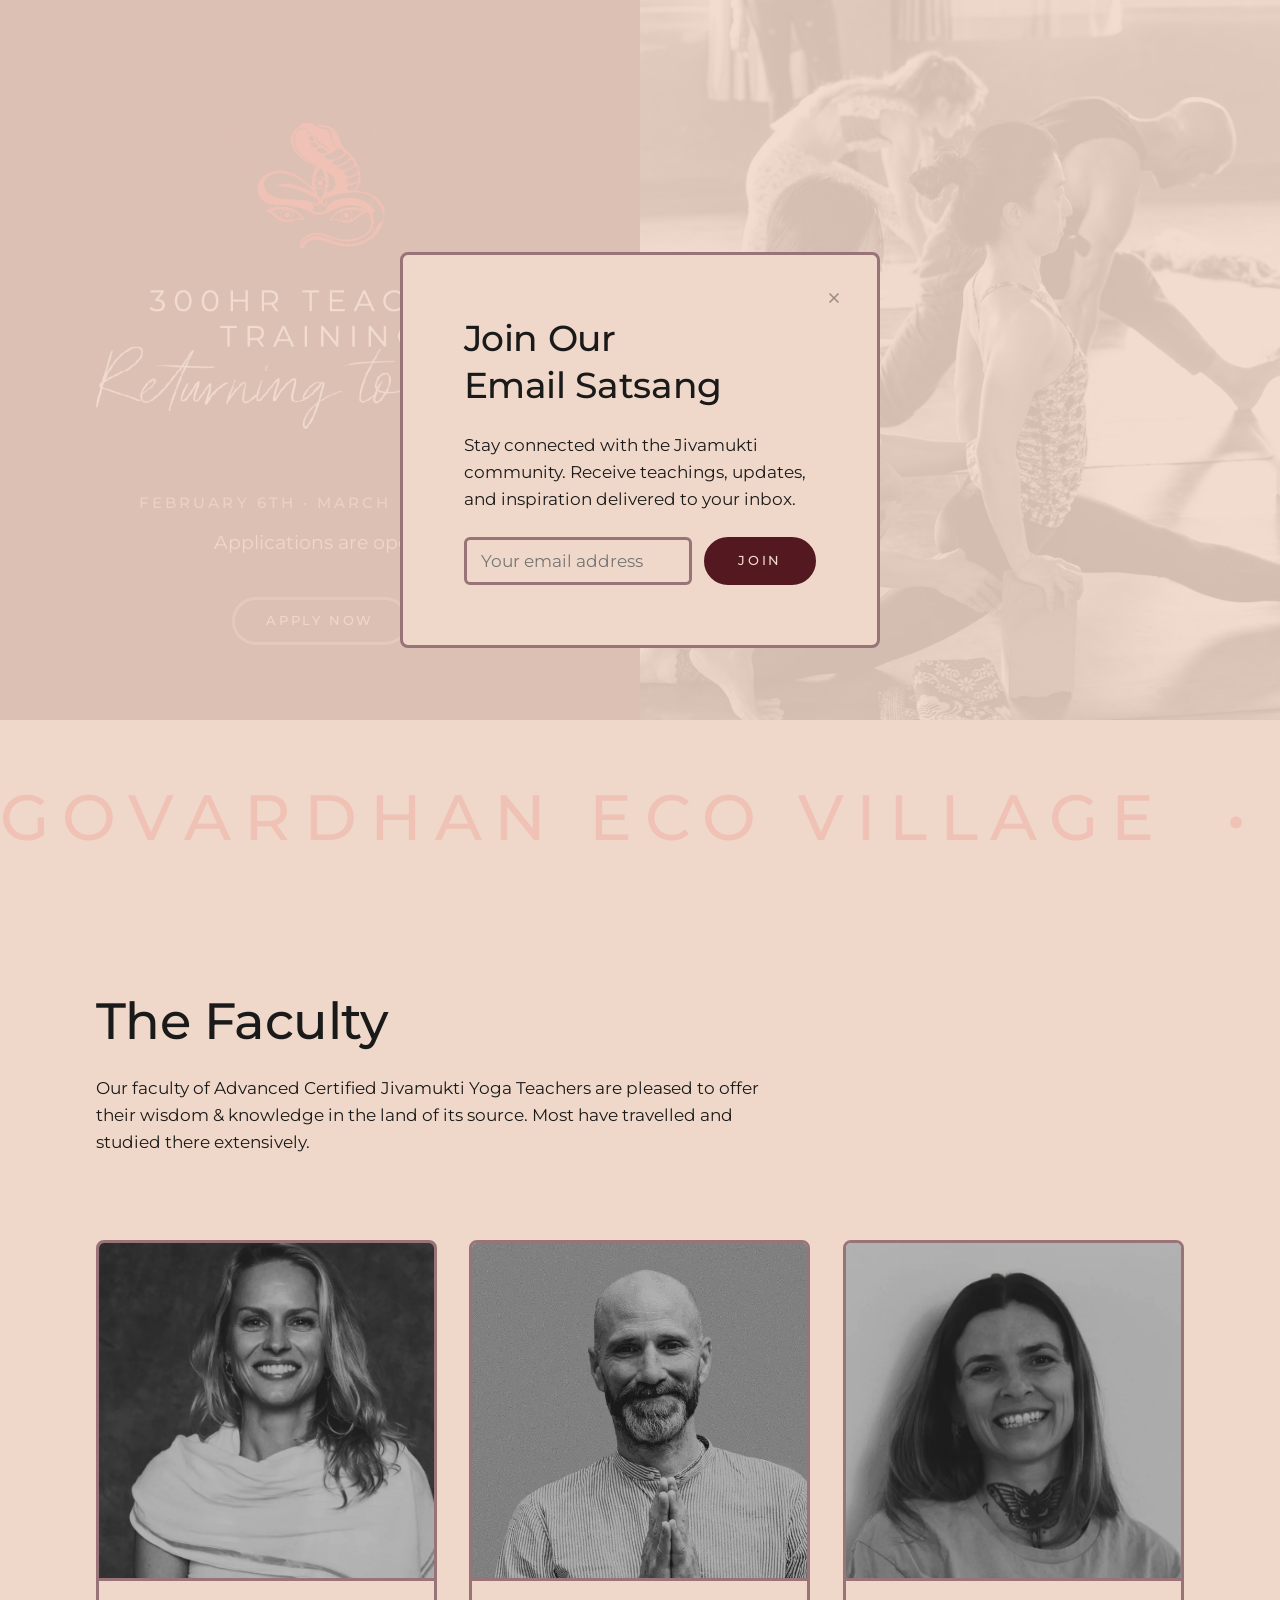
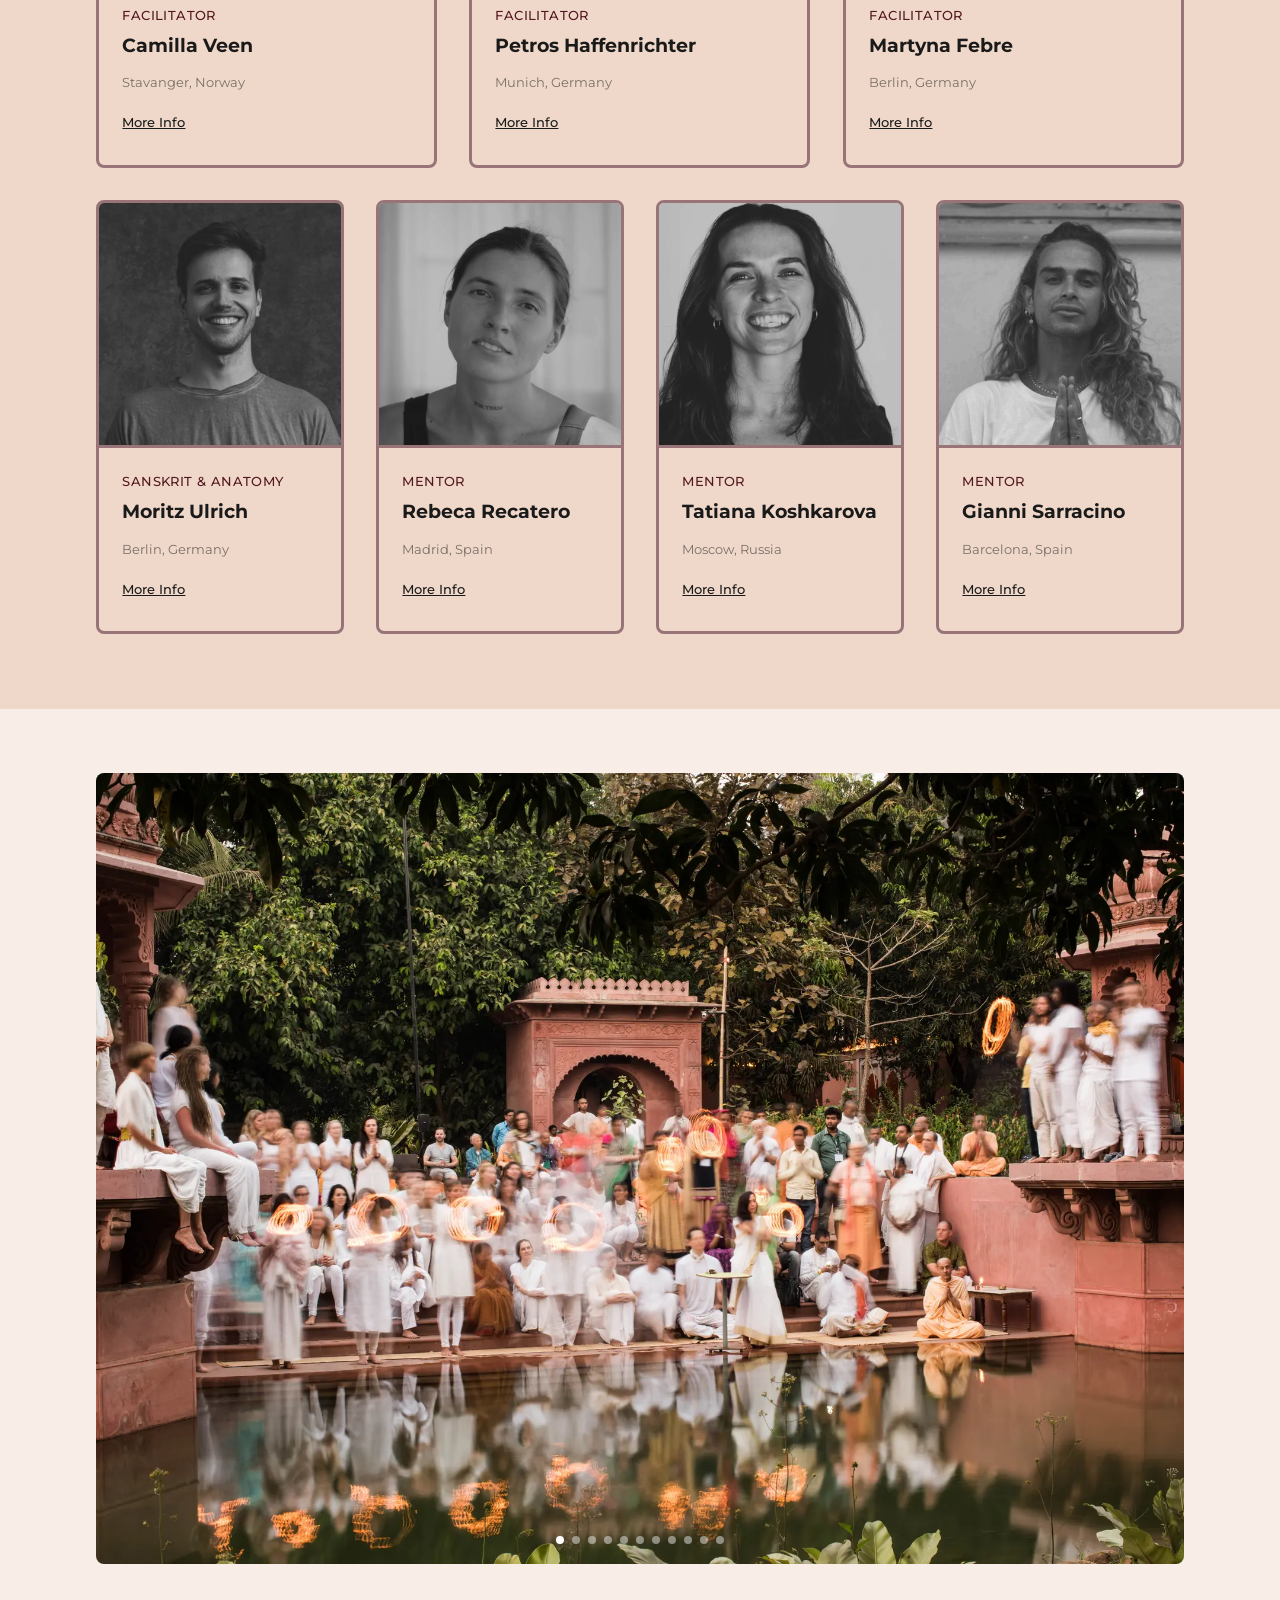
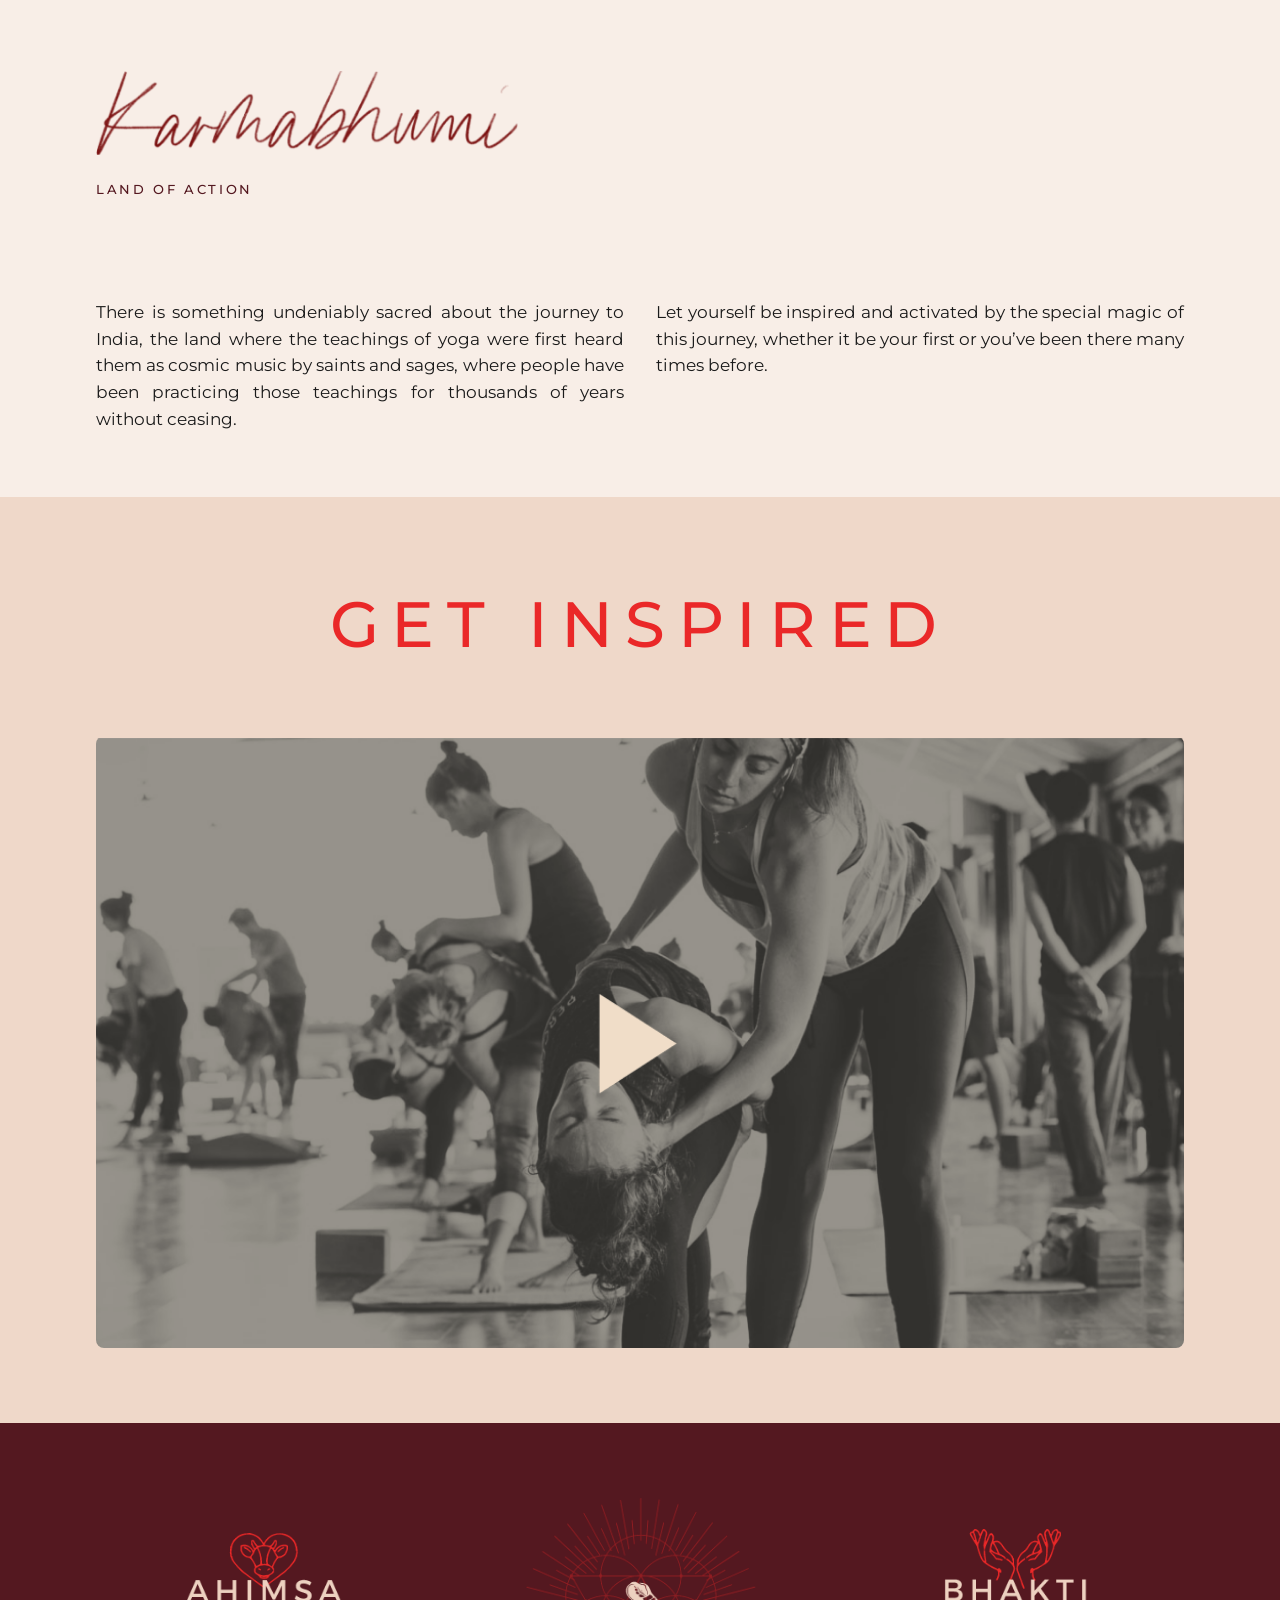
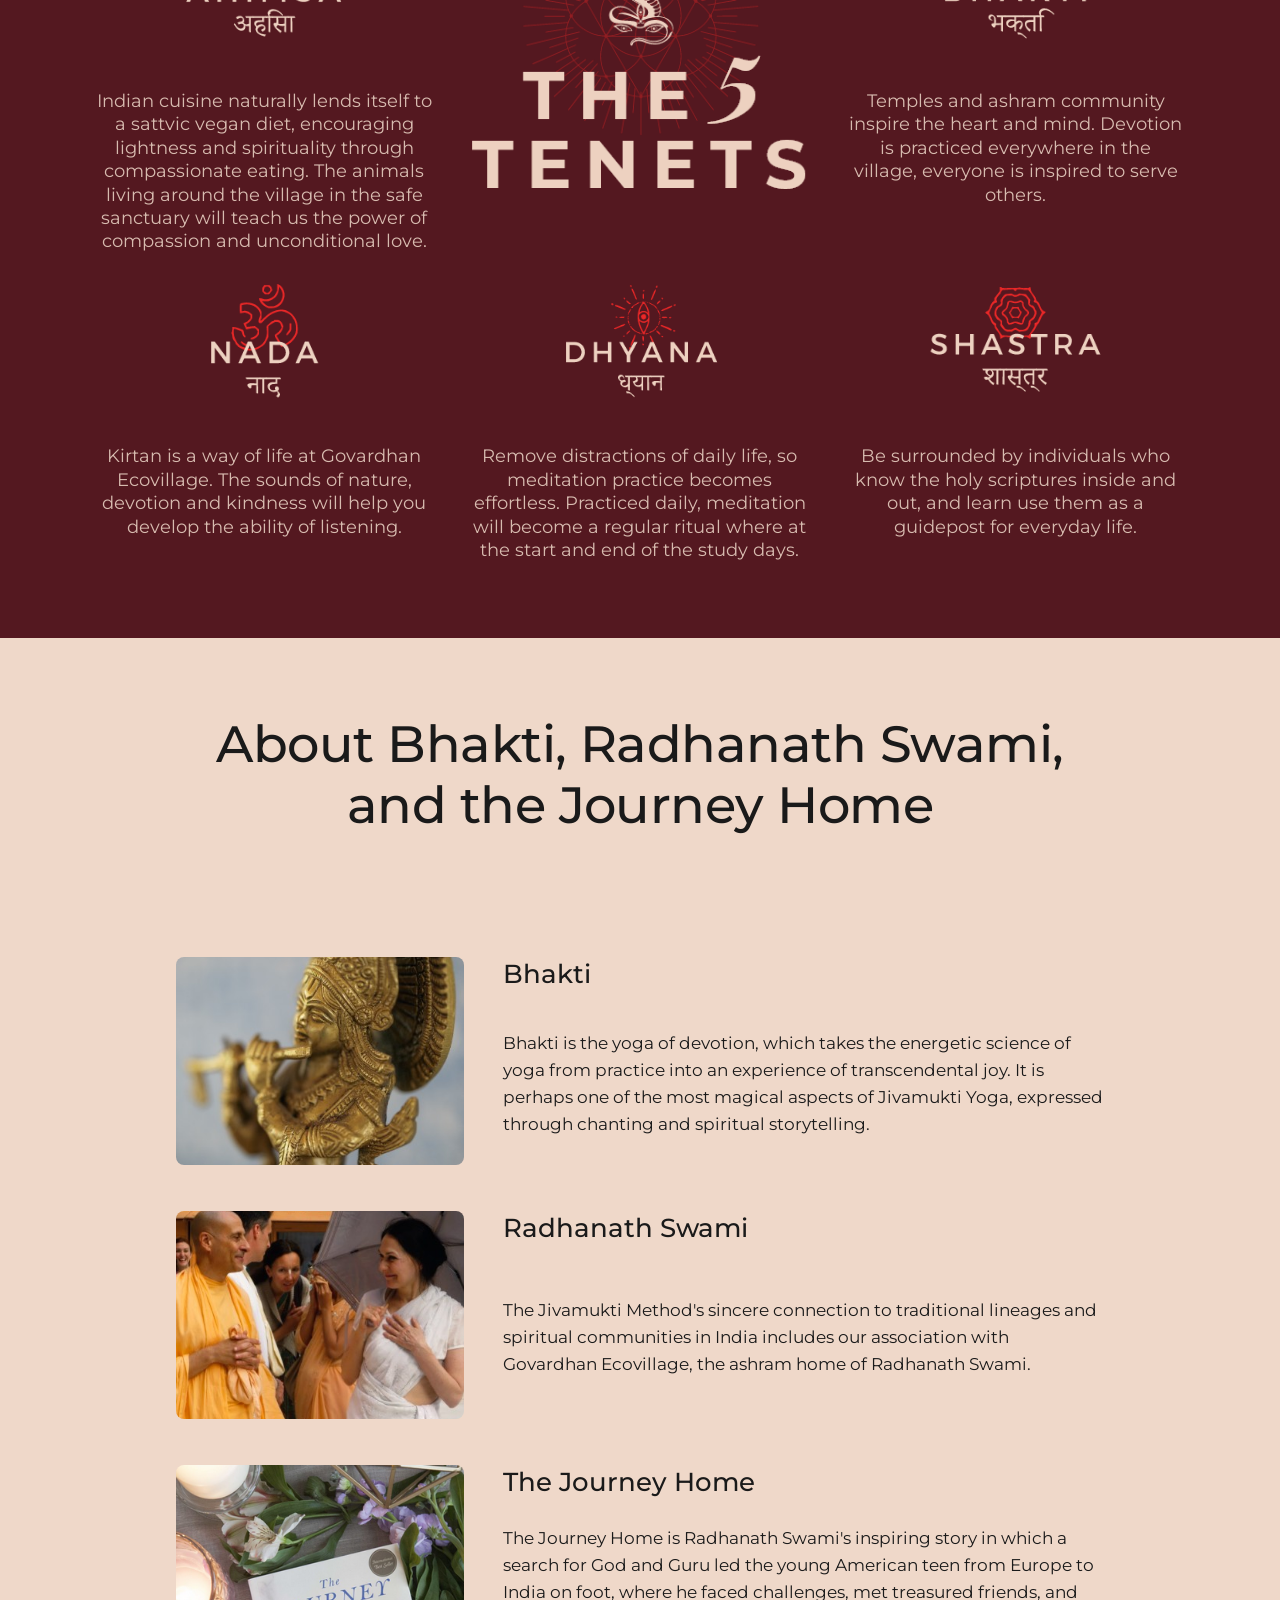
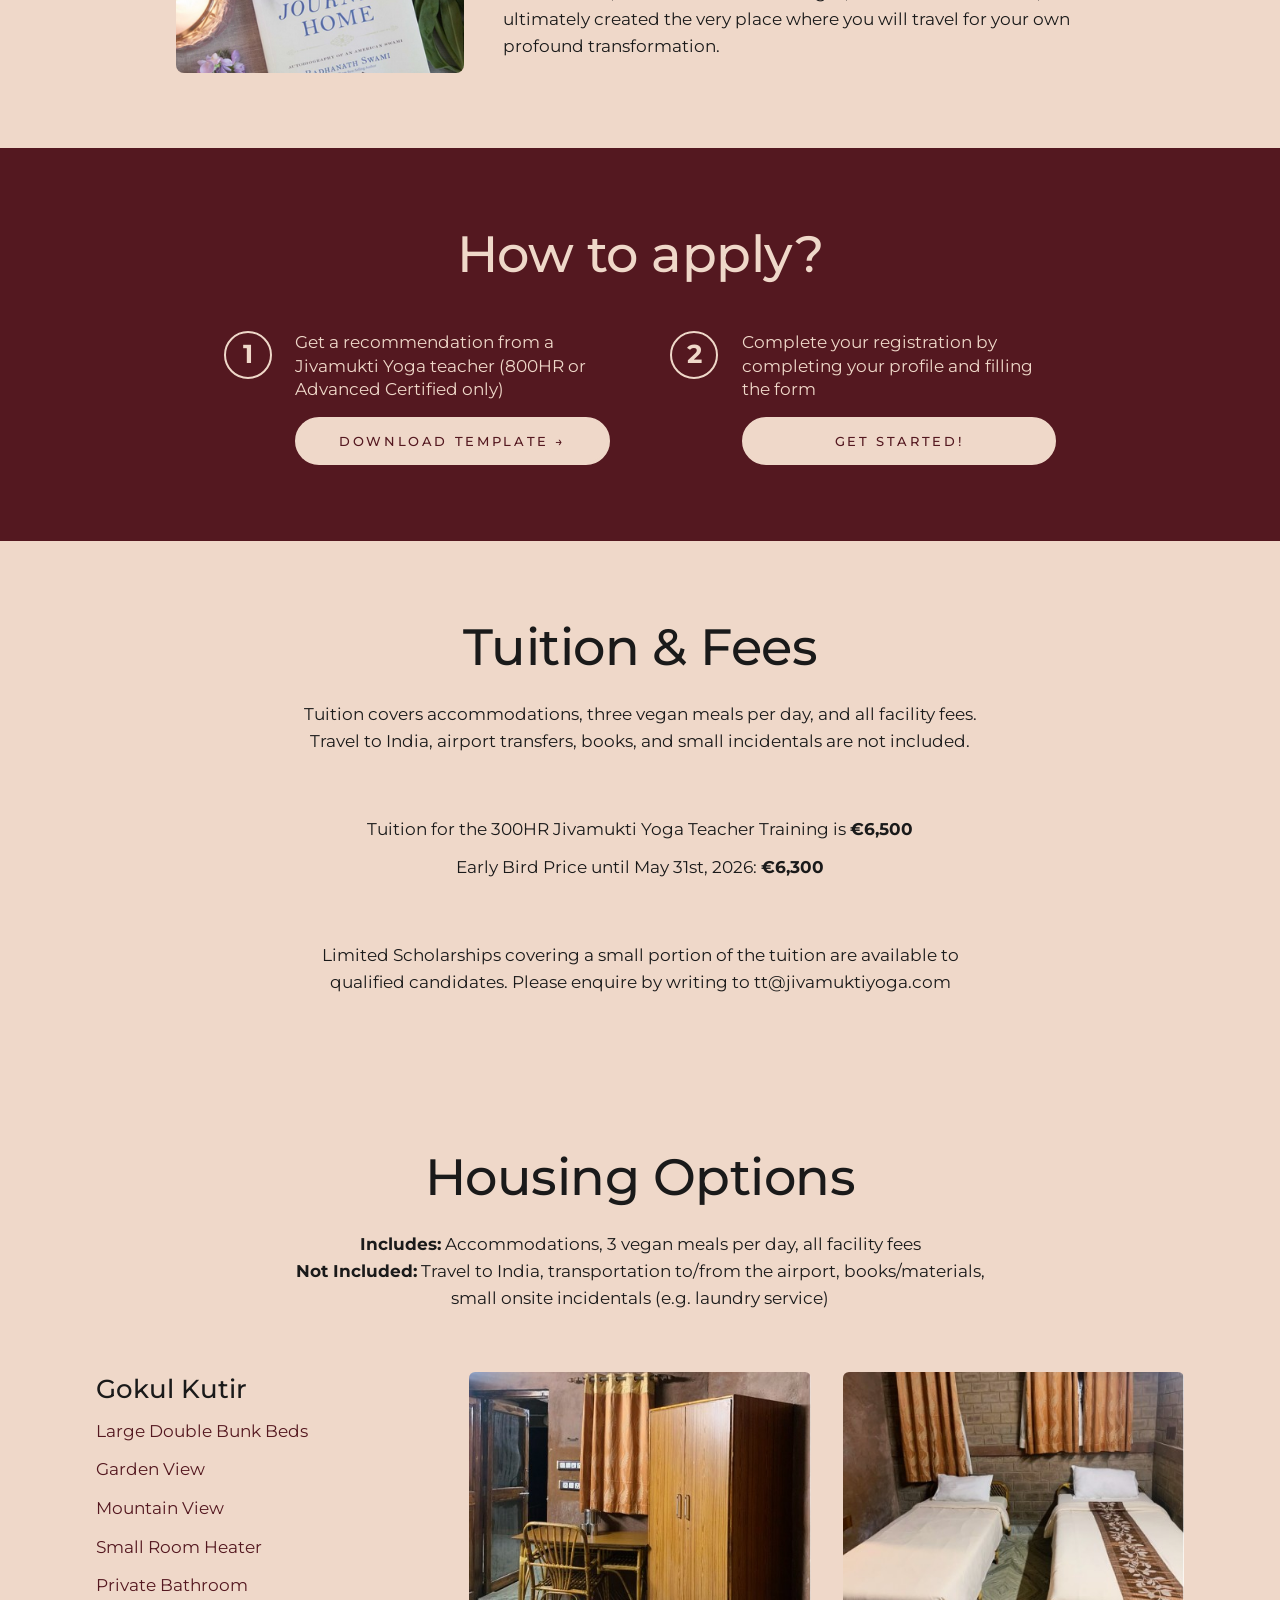
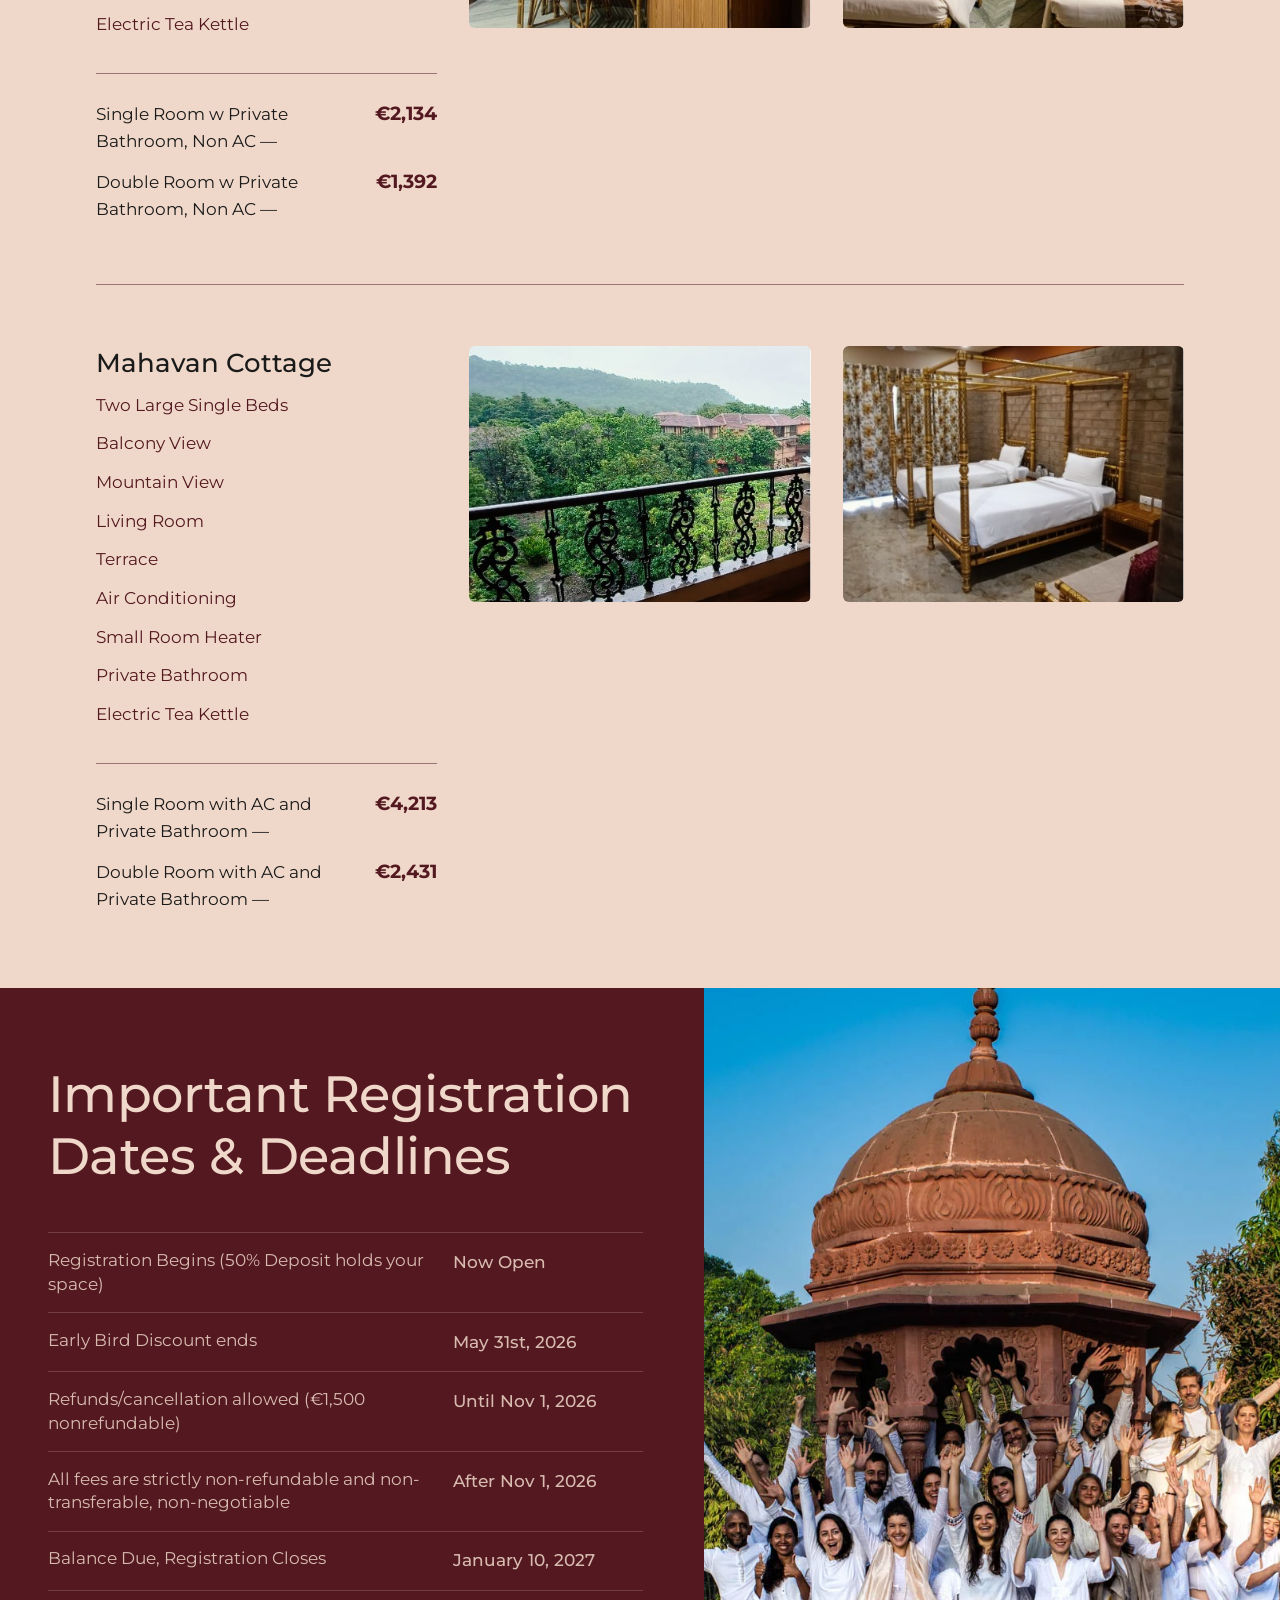
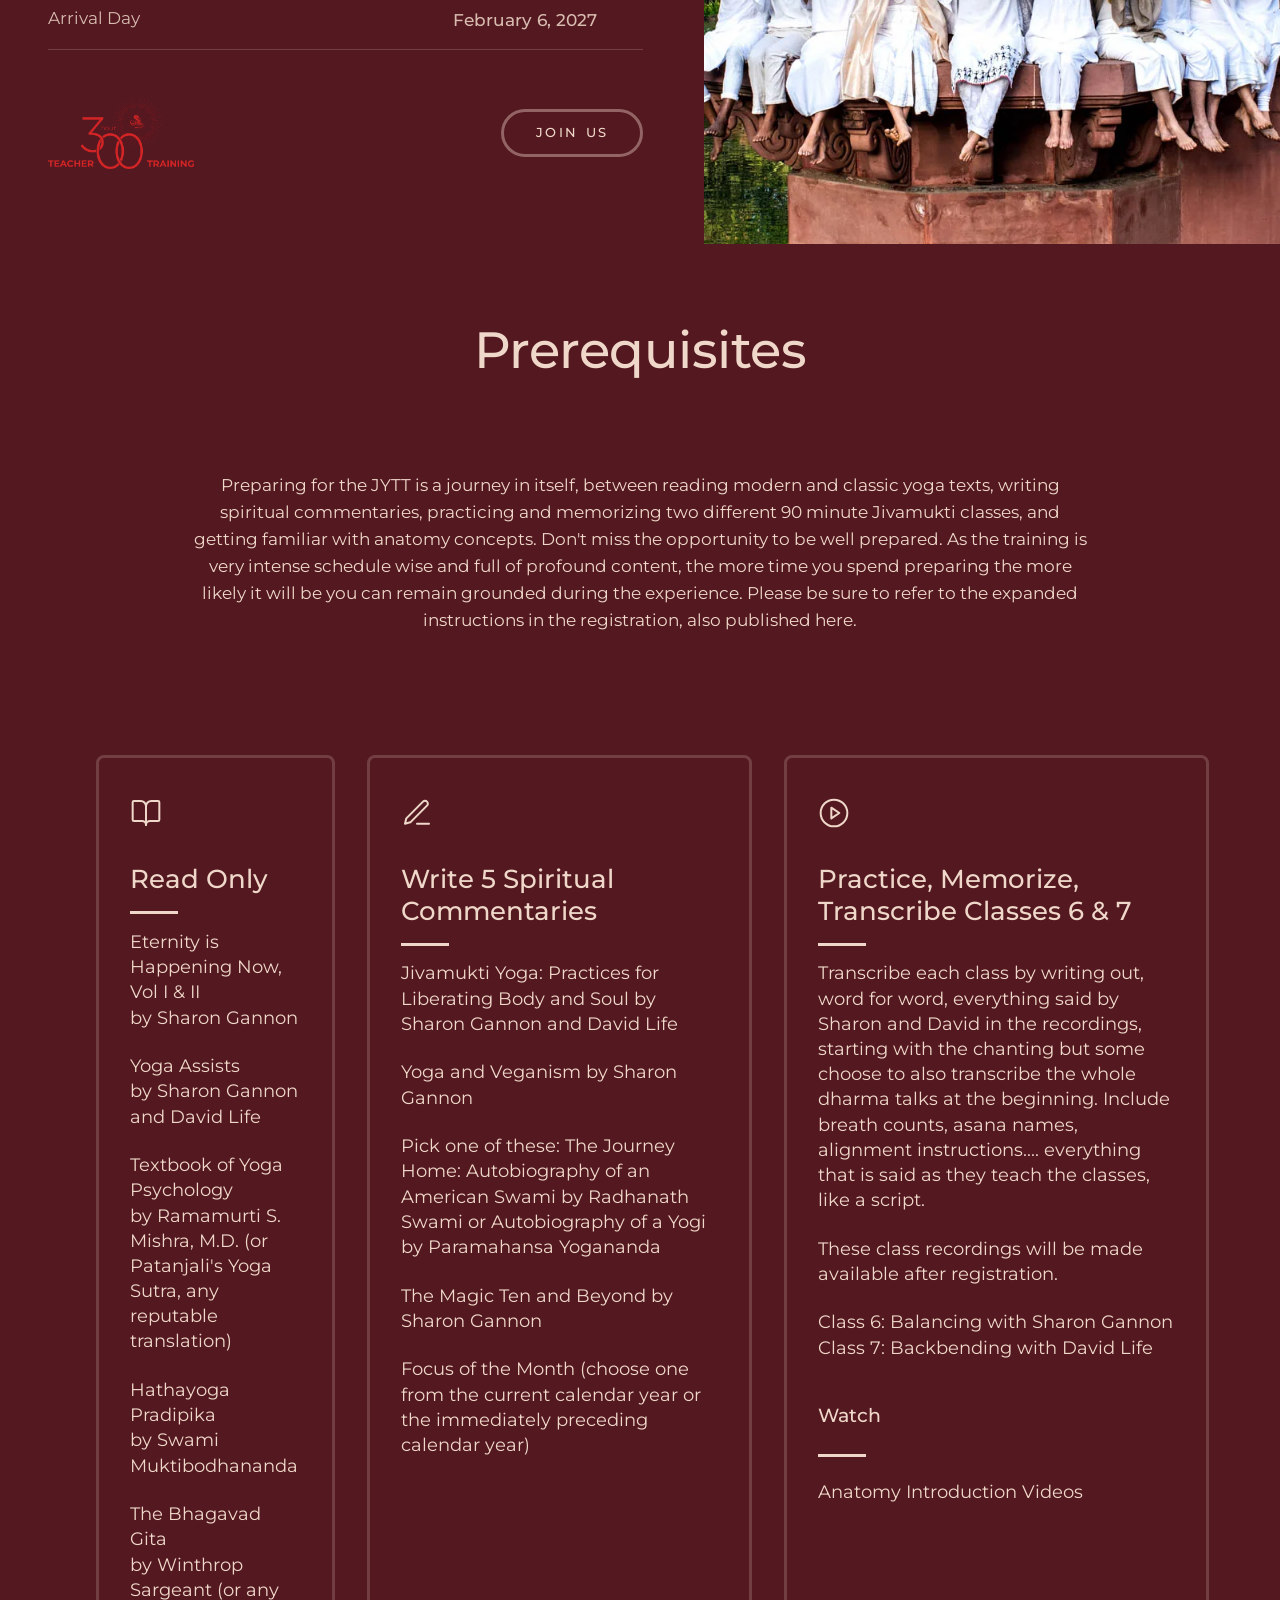
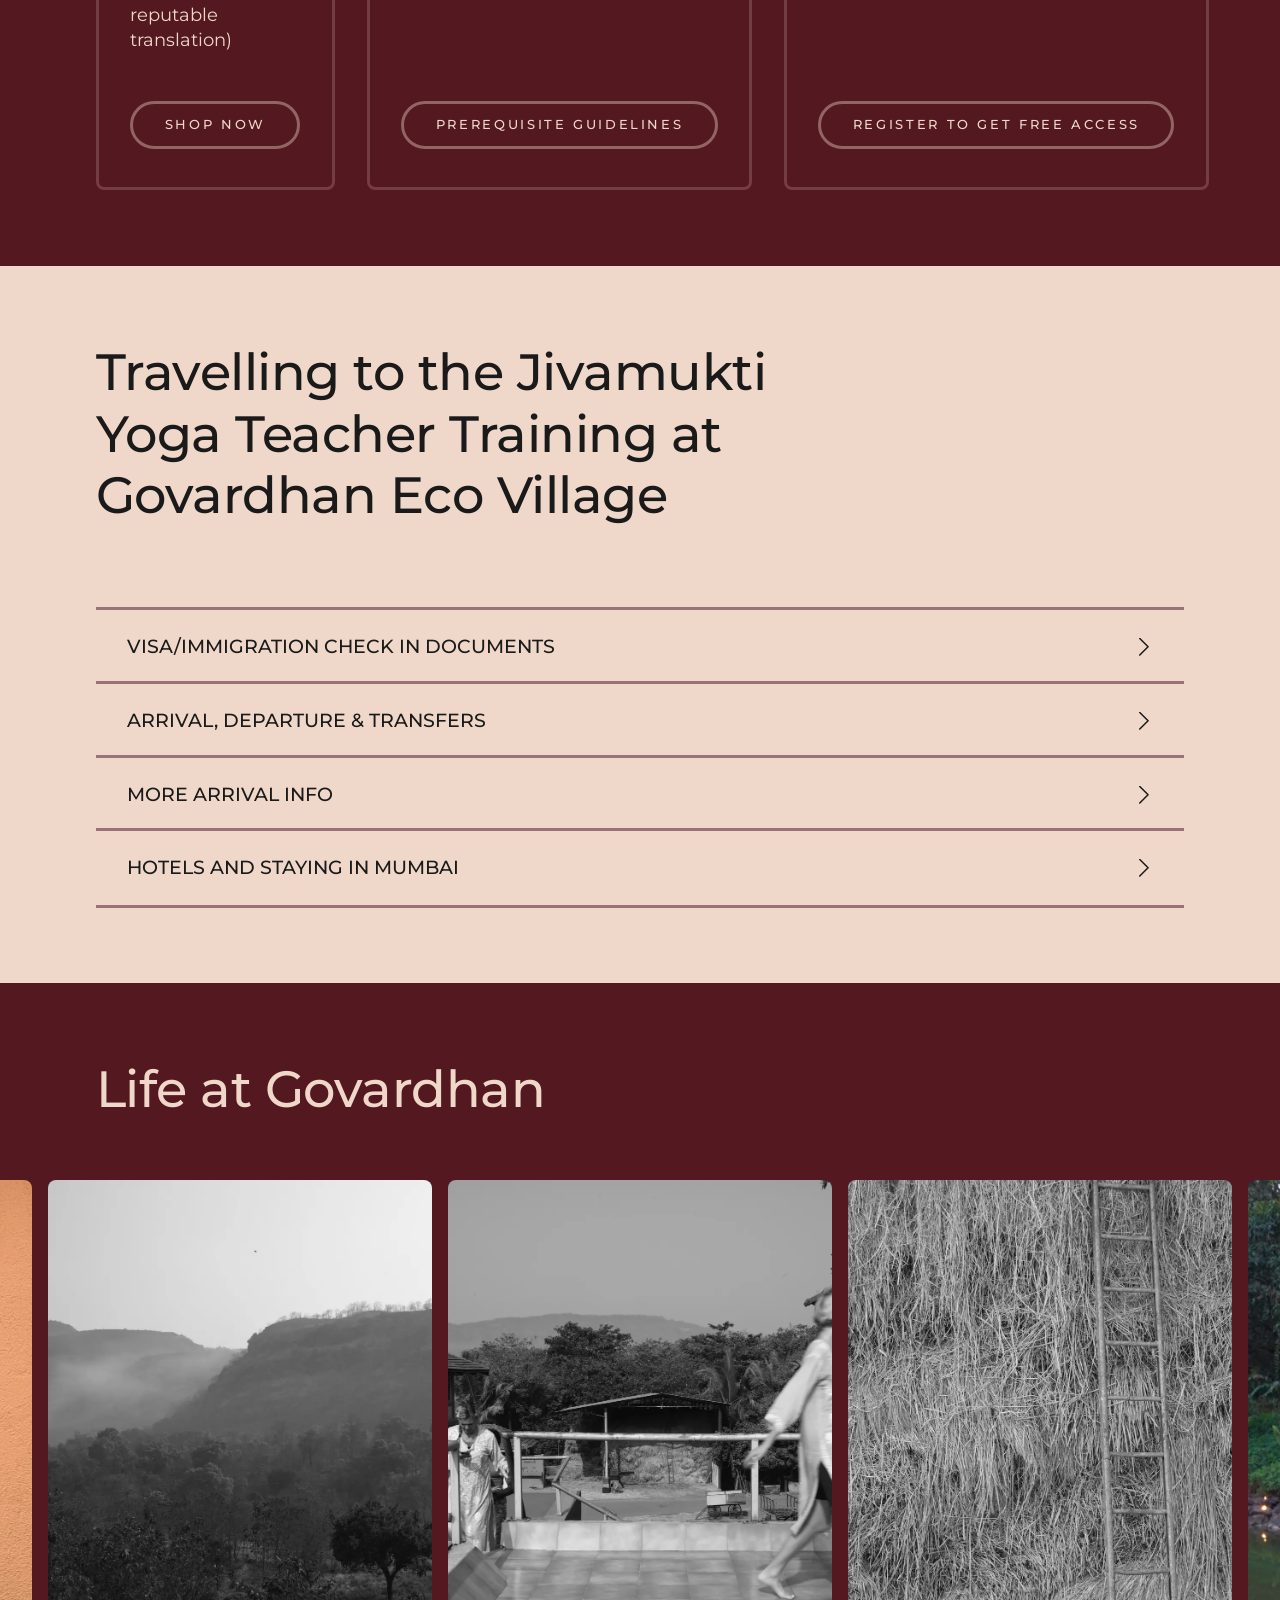
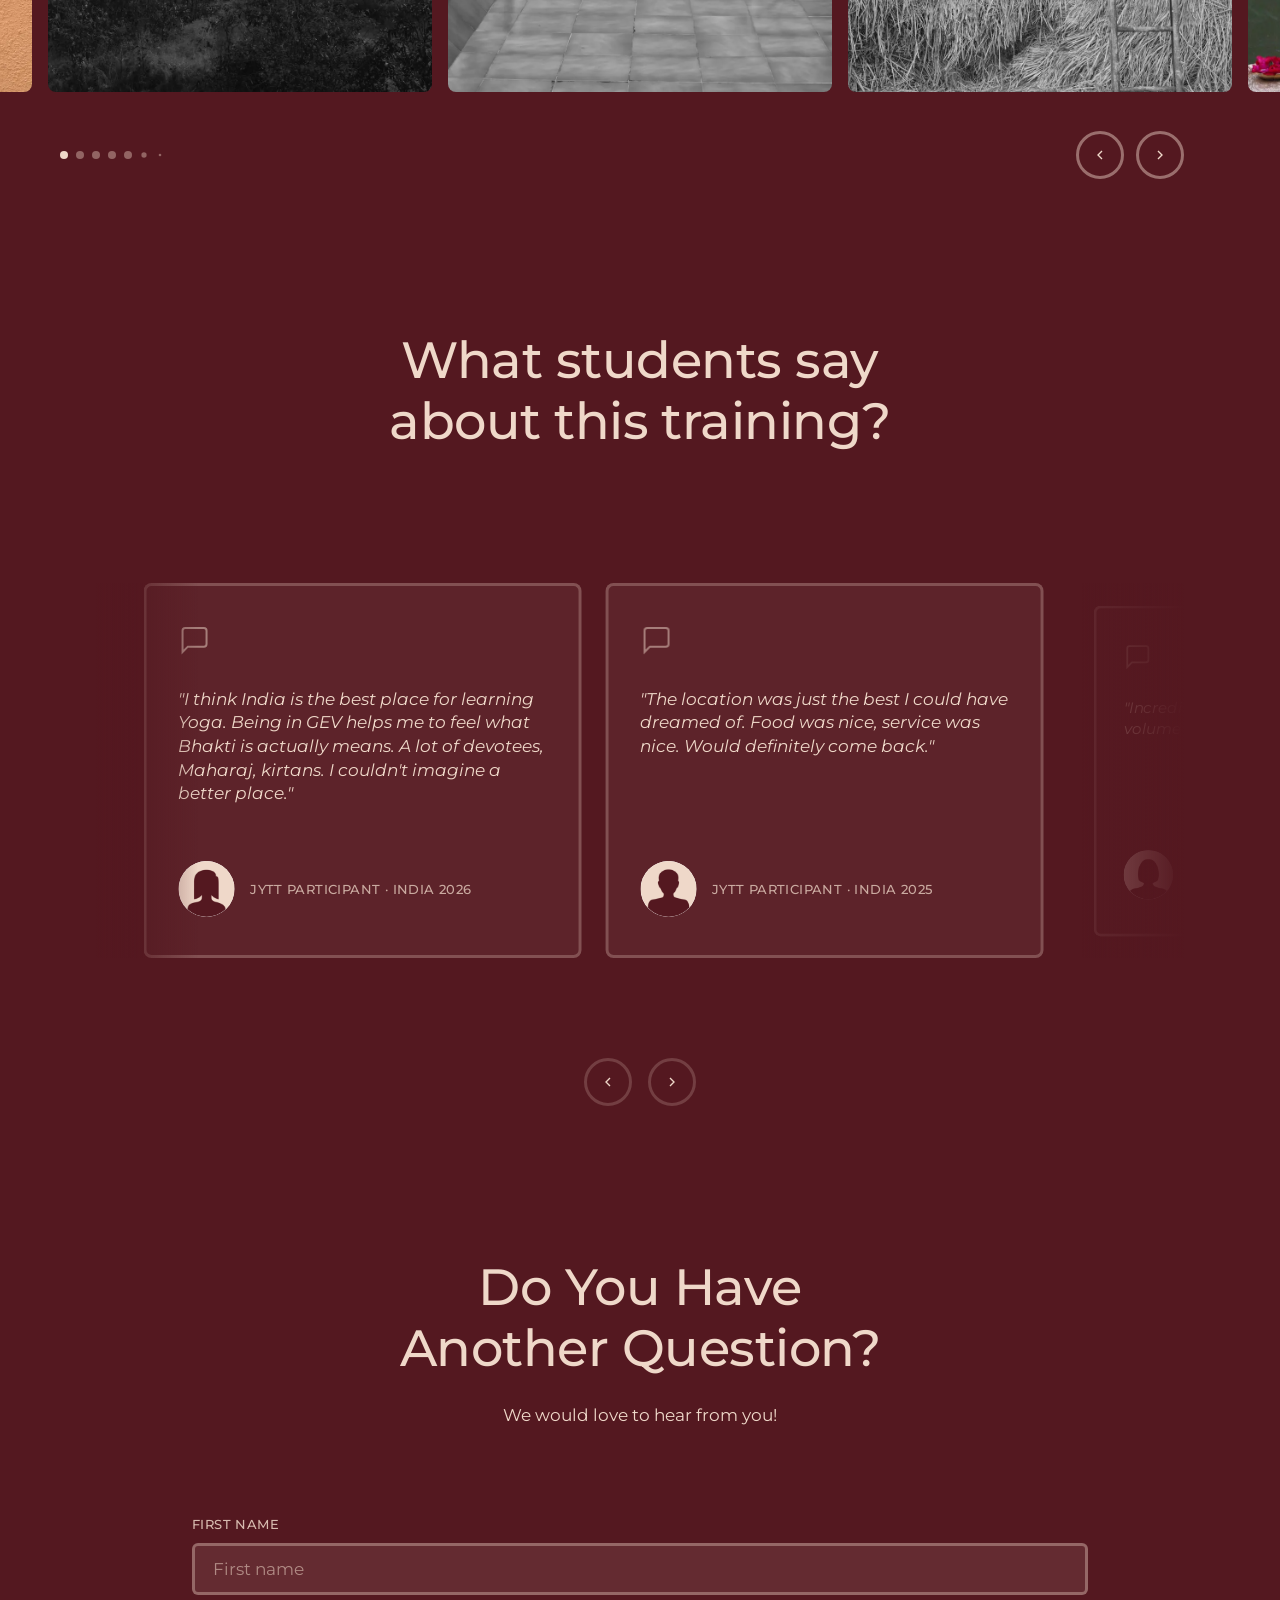
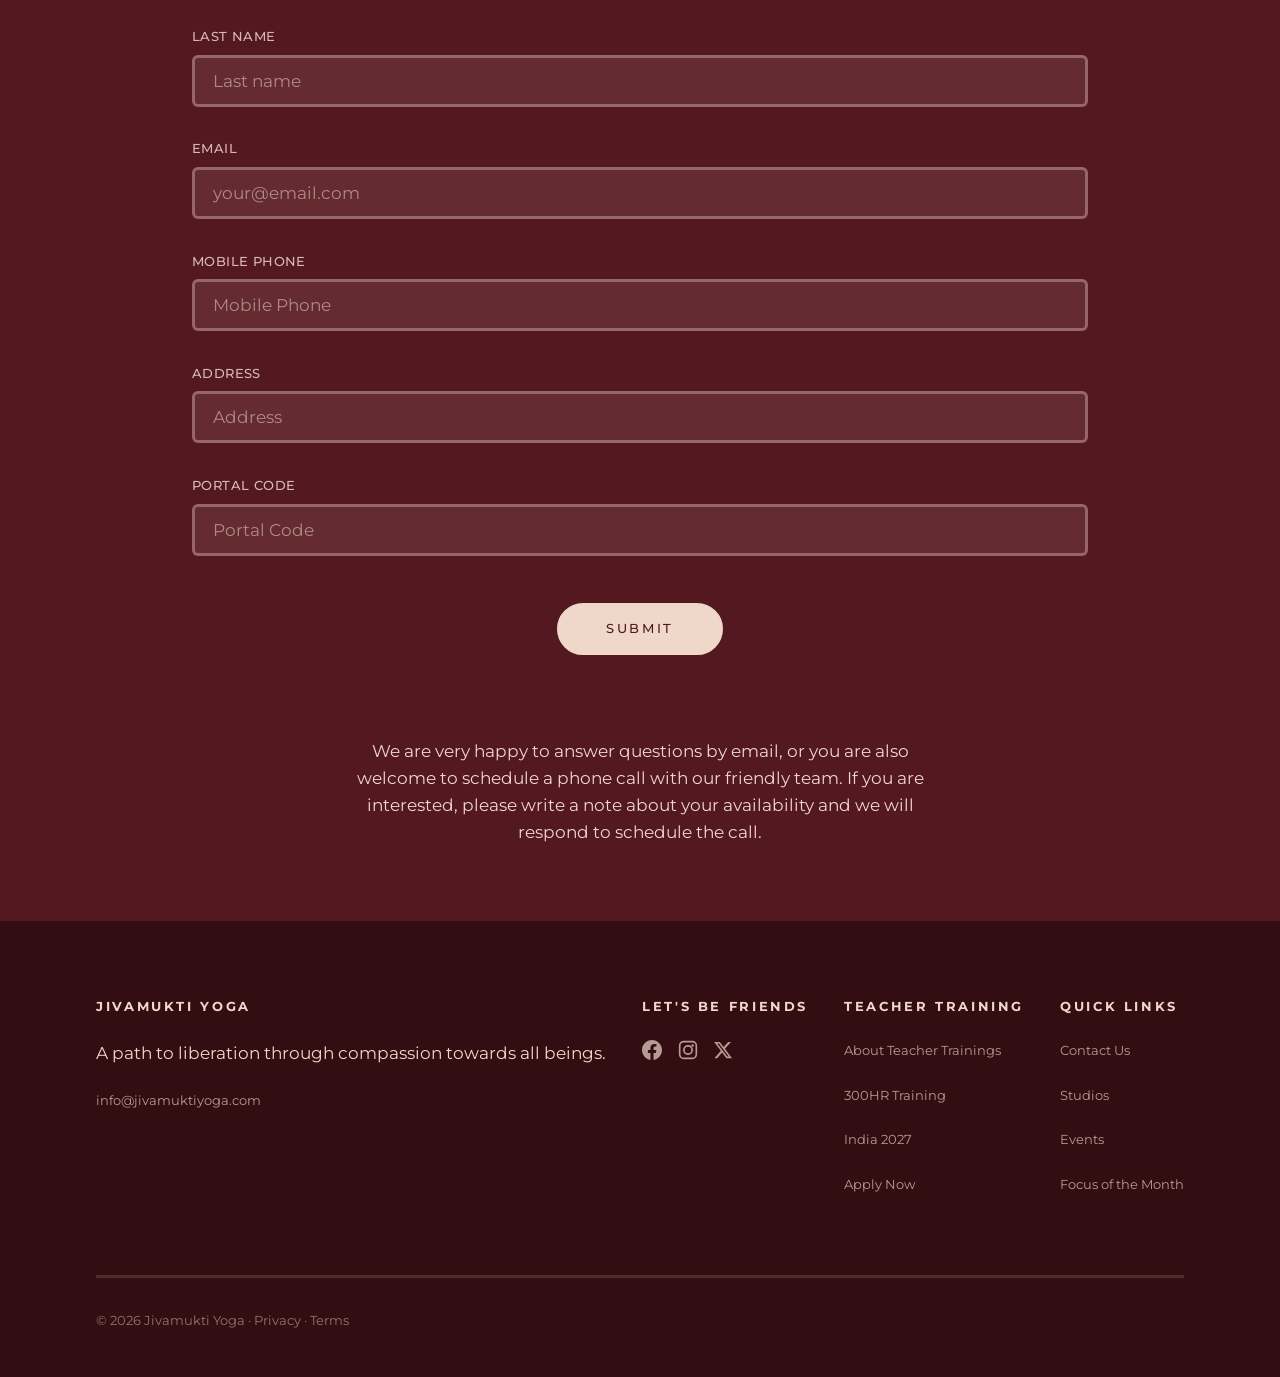
==== commit 54521acc: "deploy: petros location München -> Munich Co-Authored-By: Claude Opus 4.8 (1M context) <noreply@anth" ====
--- a/index.html
+++ b/index.html
@@ -142,7 +142,7 @@
               <div class="faculty_card_body">
                 <div class="faculty_card_role">Facilitator</div>
                 <div class="faculty_card_name">Petros Haffenrichter</div>
-                <div class="faculty_card_credential">München, Germany</div>
+                <div class="faculty_card_credential">Munich, Germany</div>
                 <a href="https://jivamuktiyoga.com/teachers-global/petros-haffenrichter/" class="faculty_card_more" target="_blank" rel="noopener">More Info</a>
               </div>
             </div>
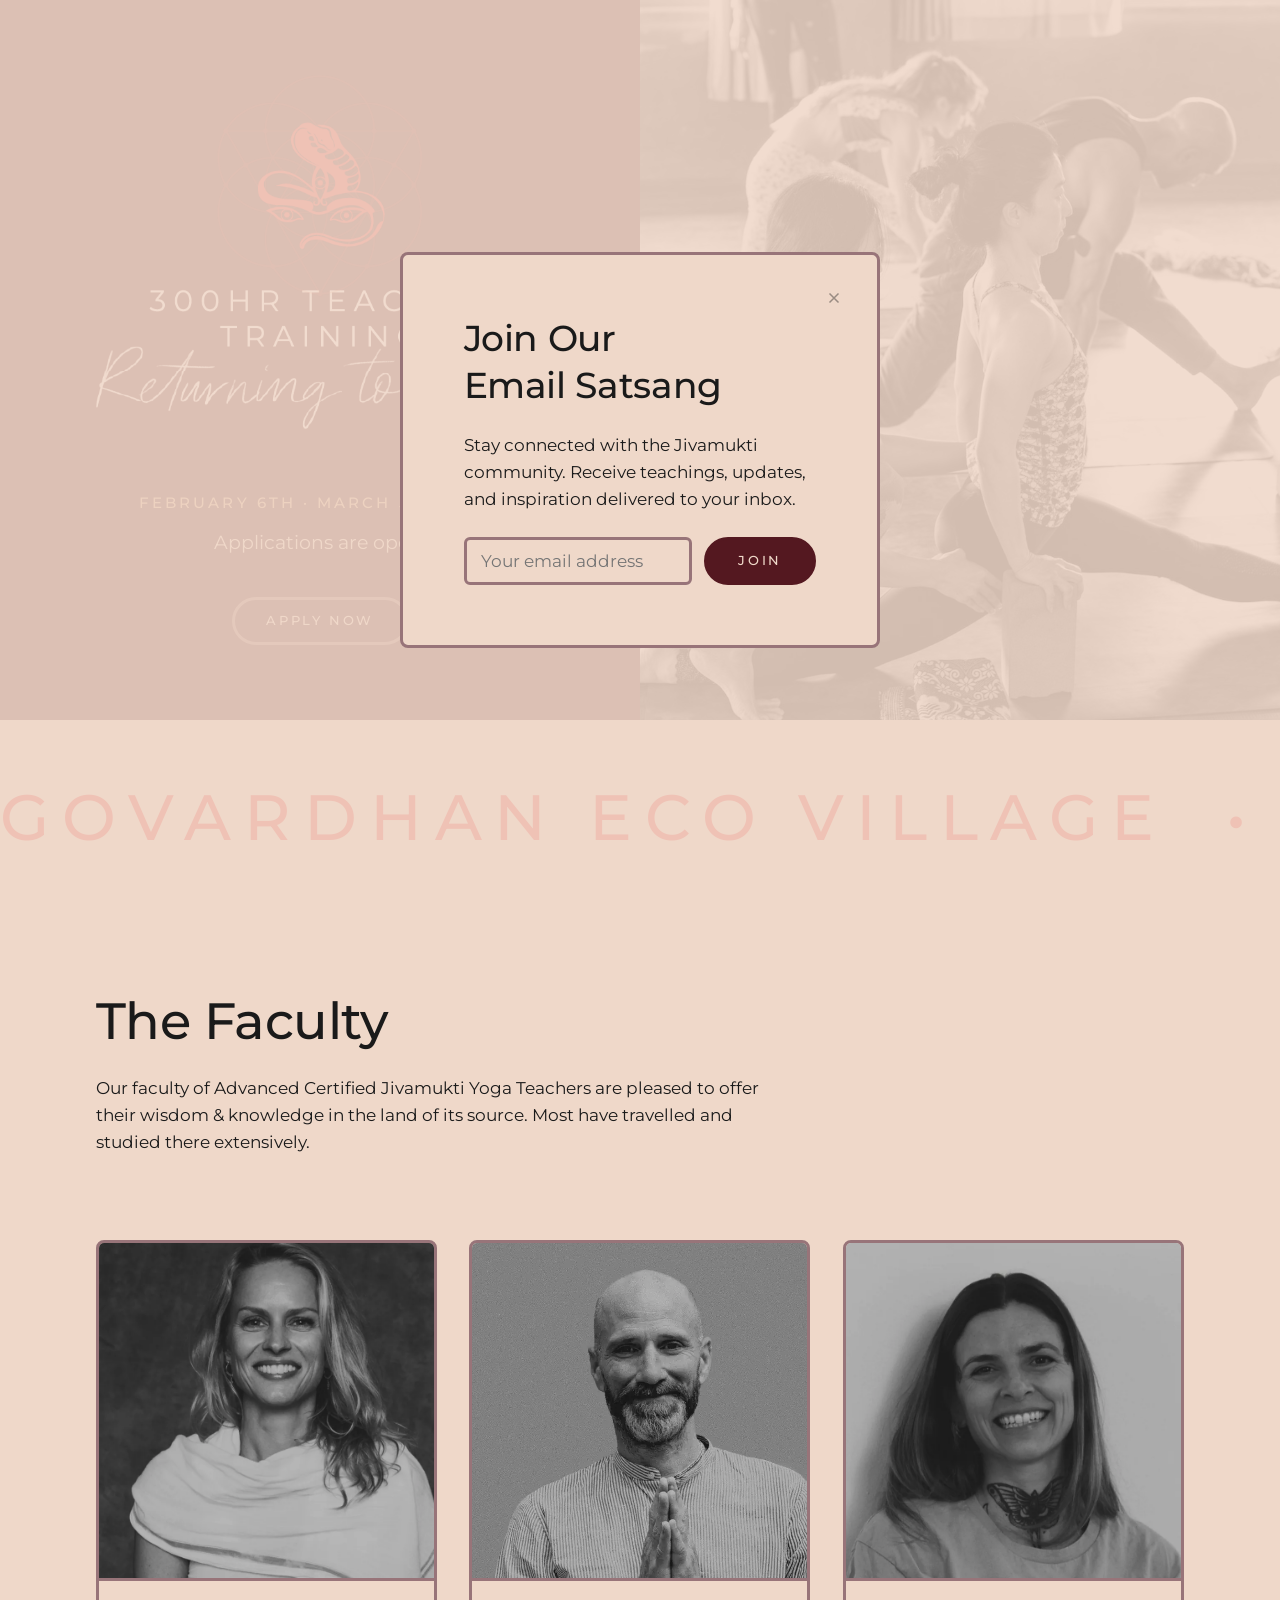
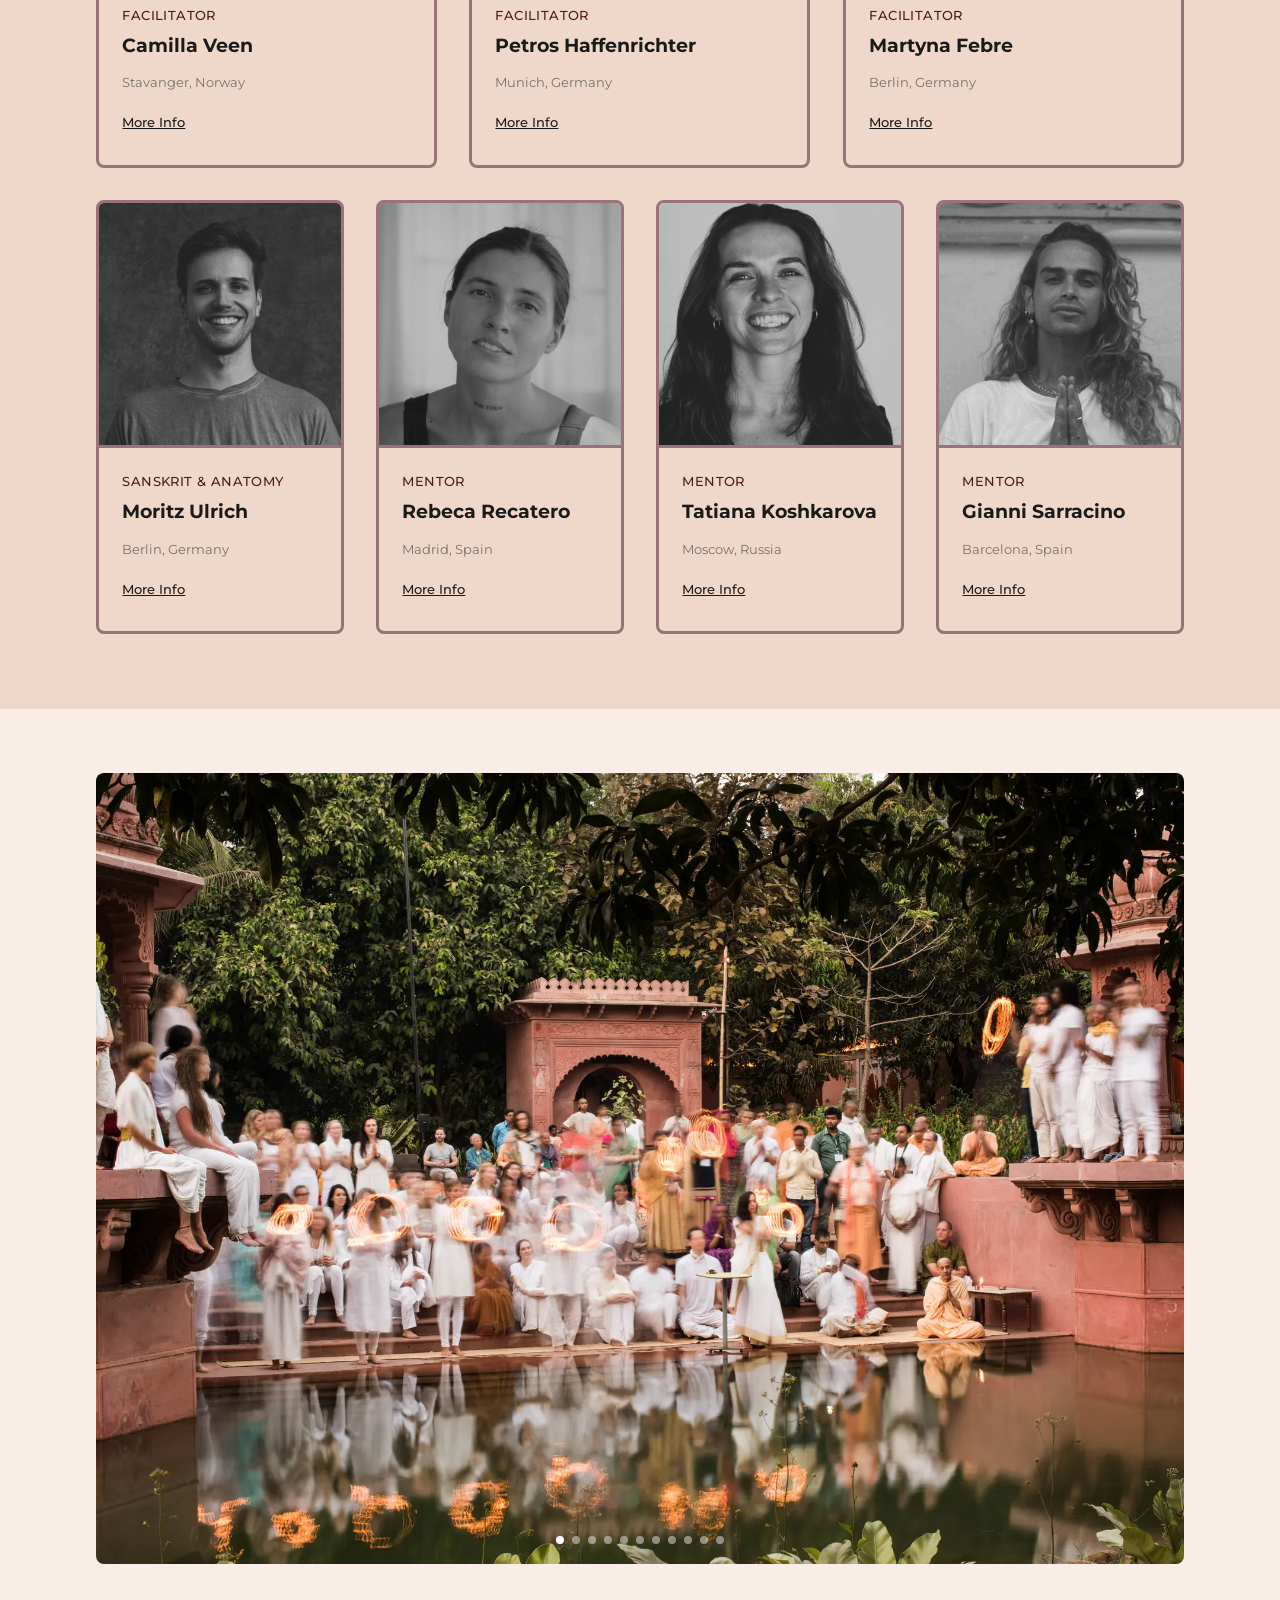
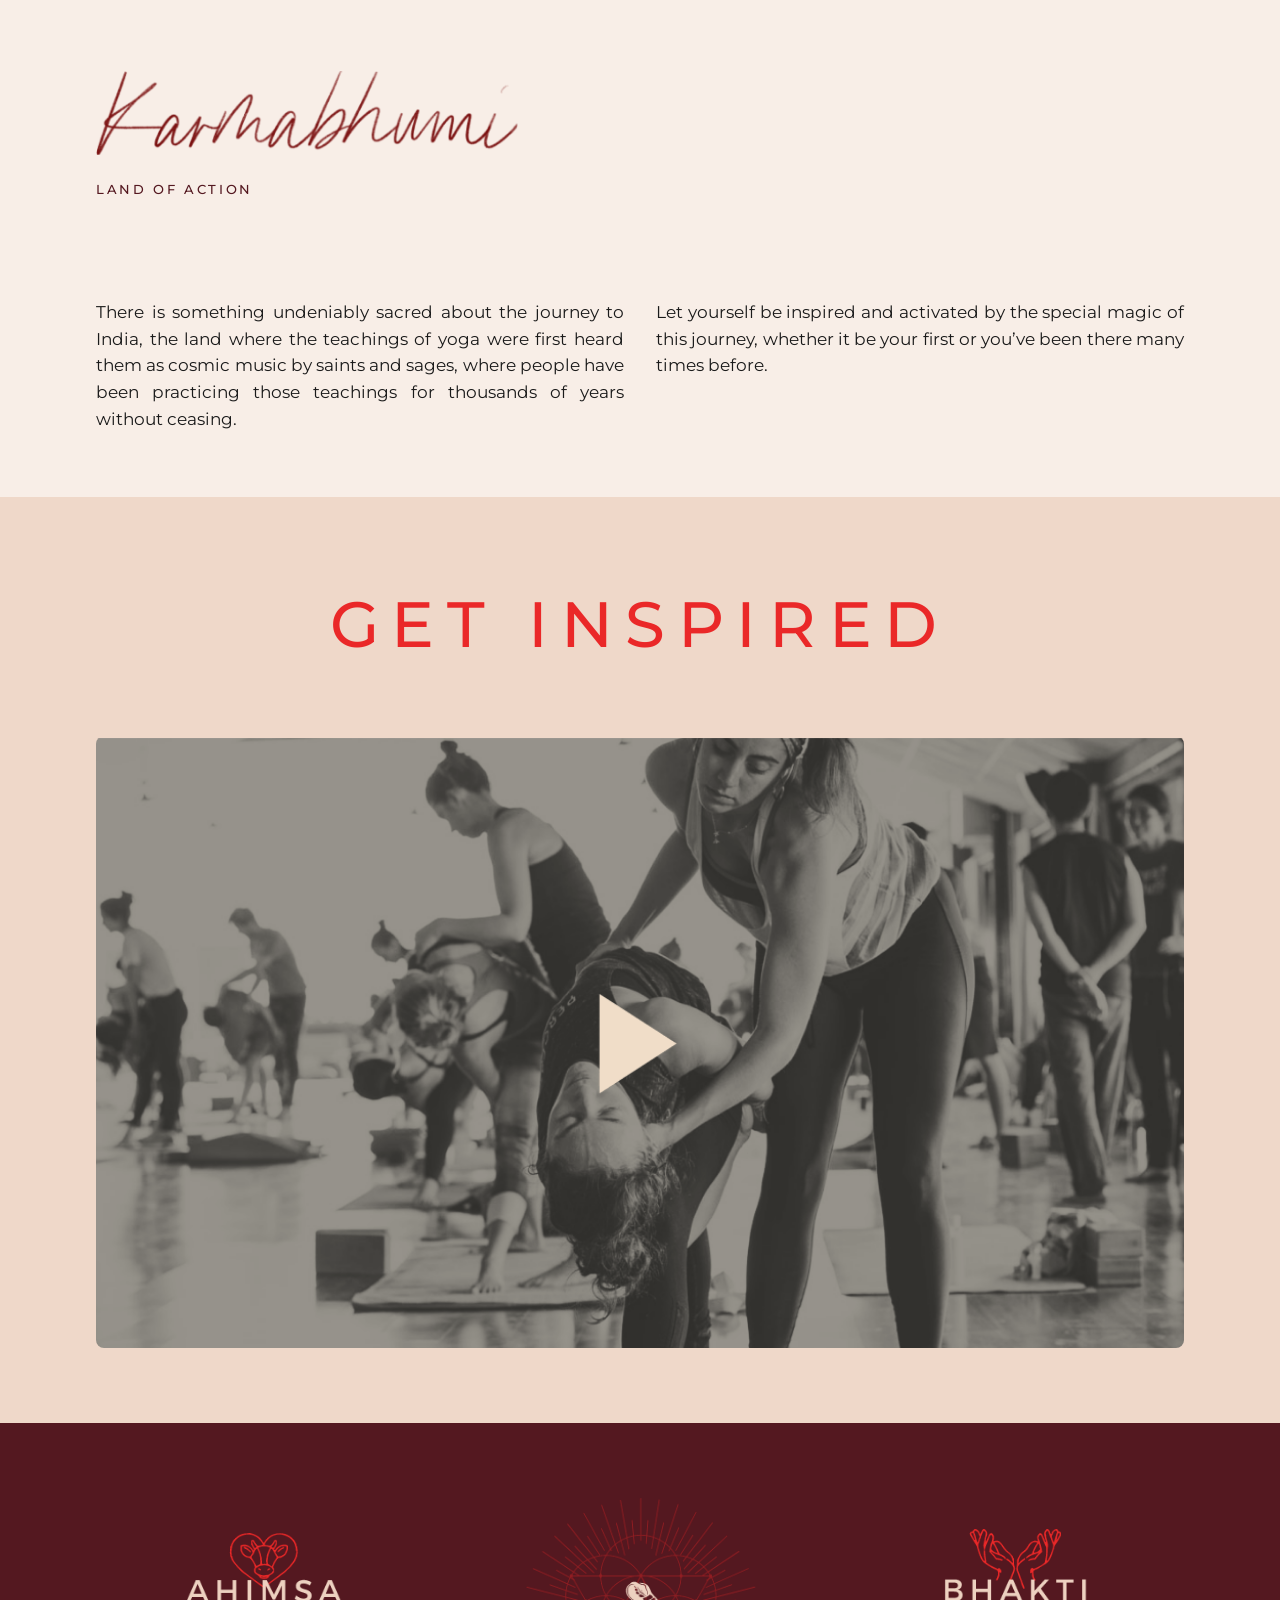
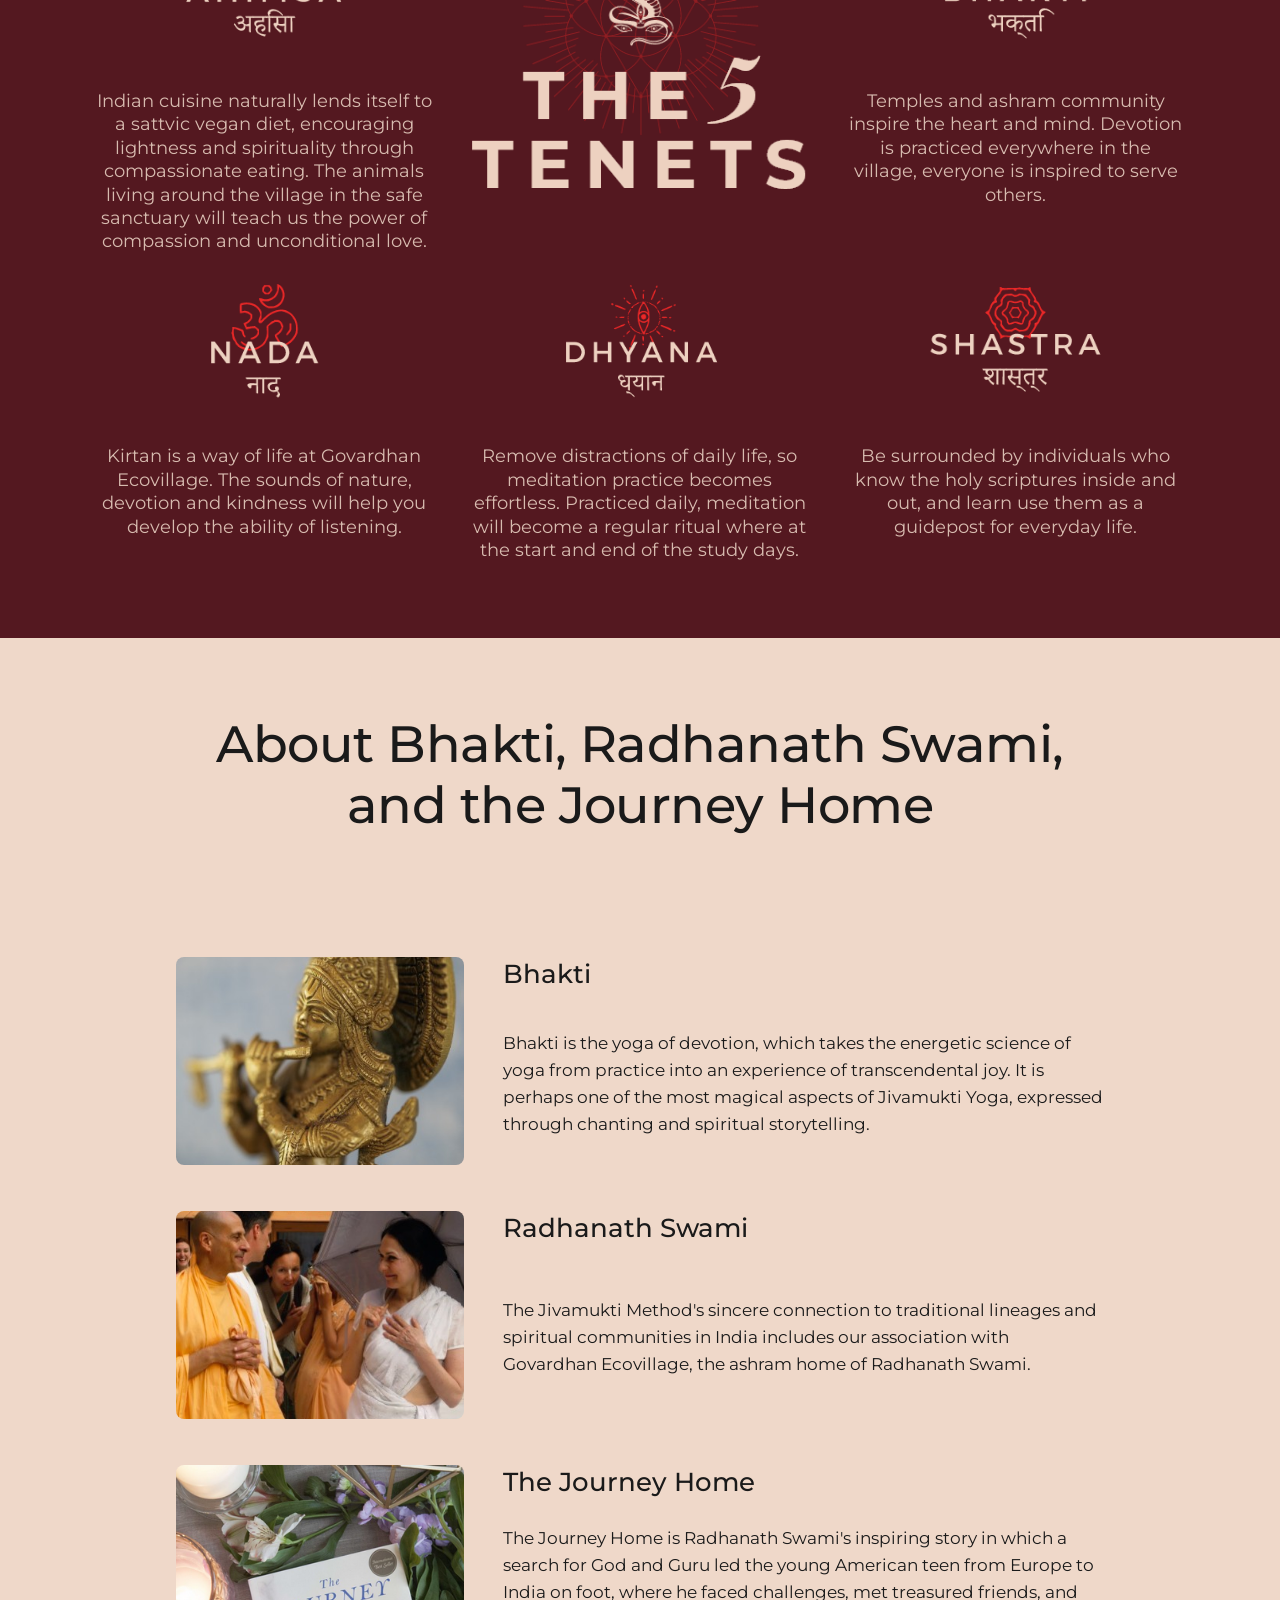
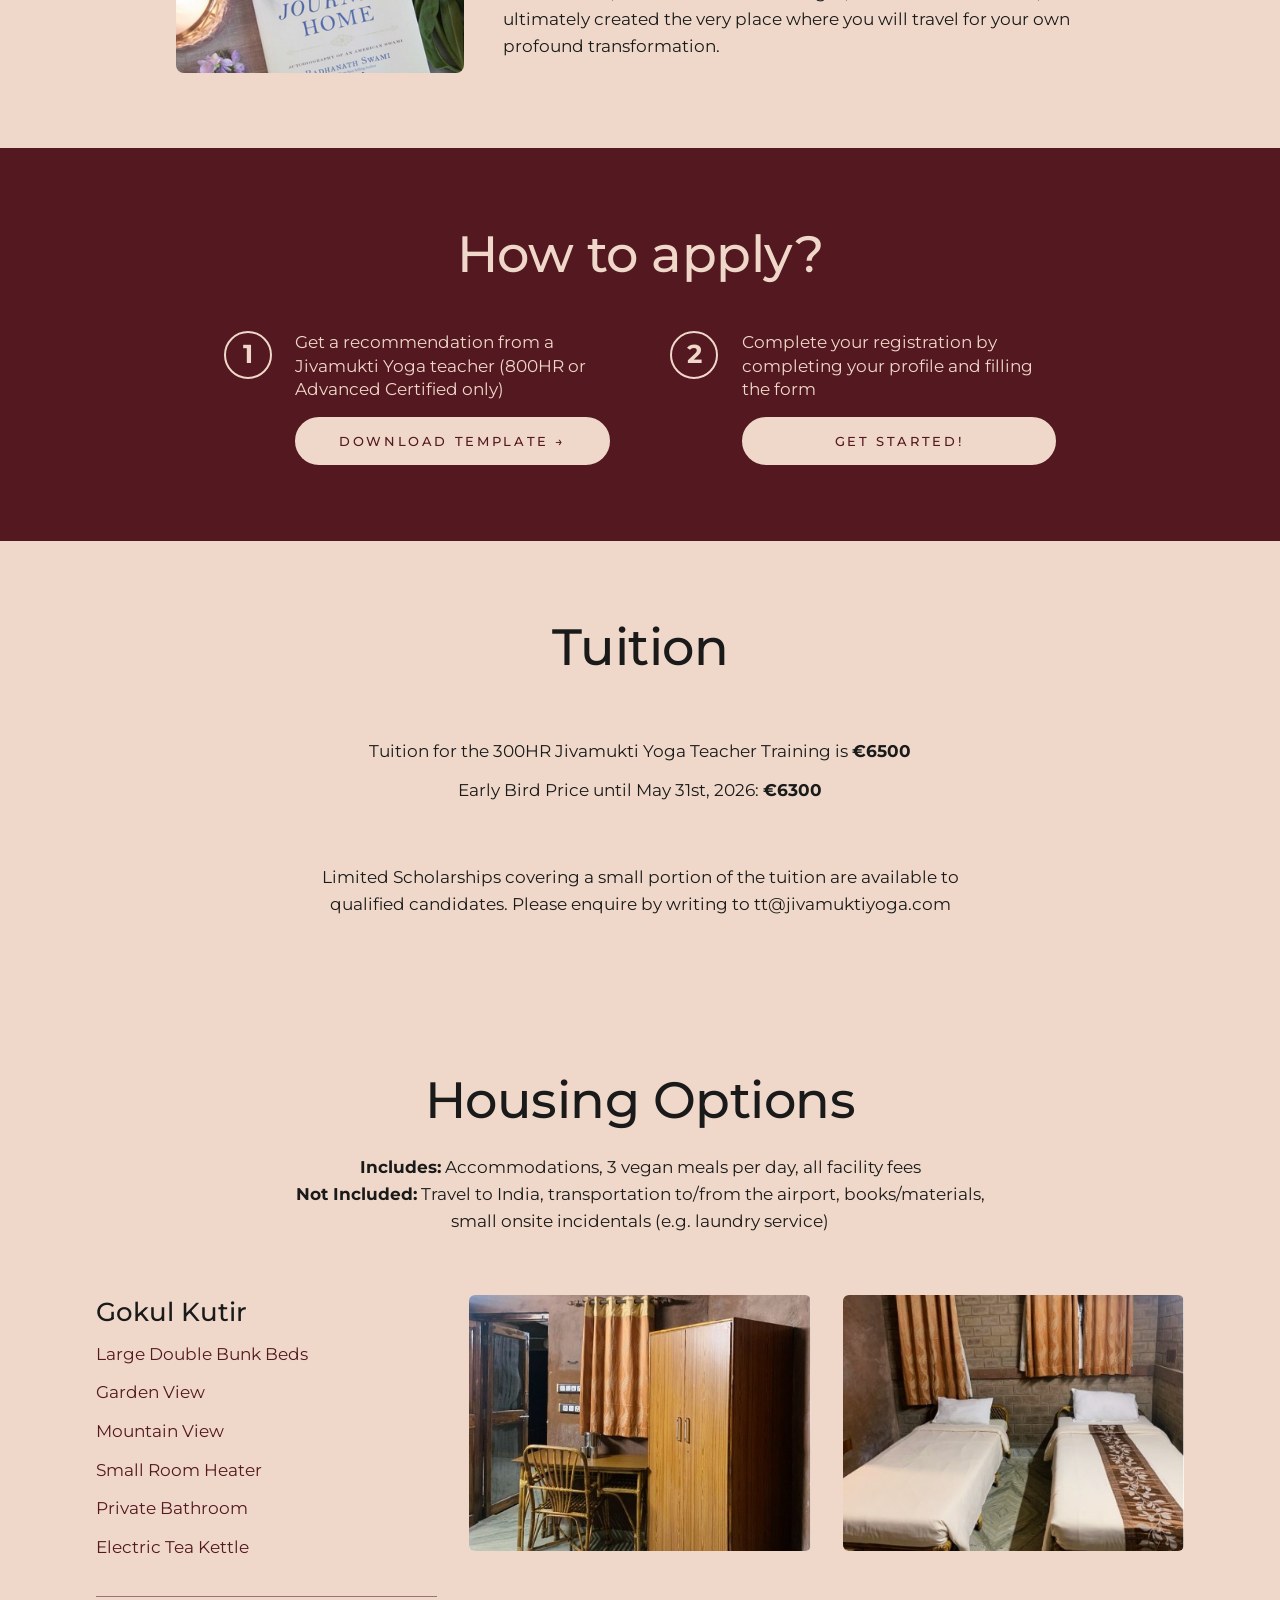
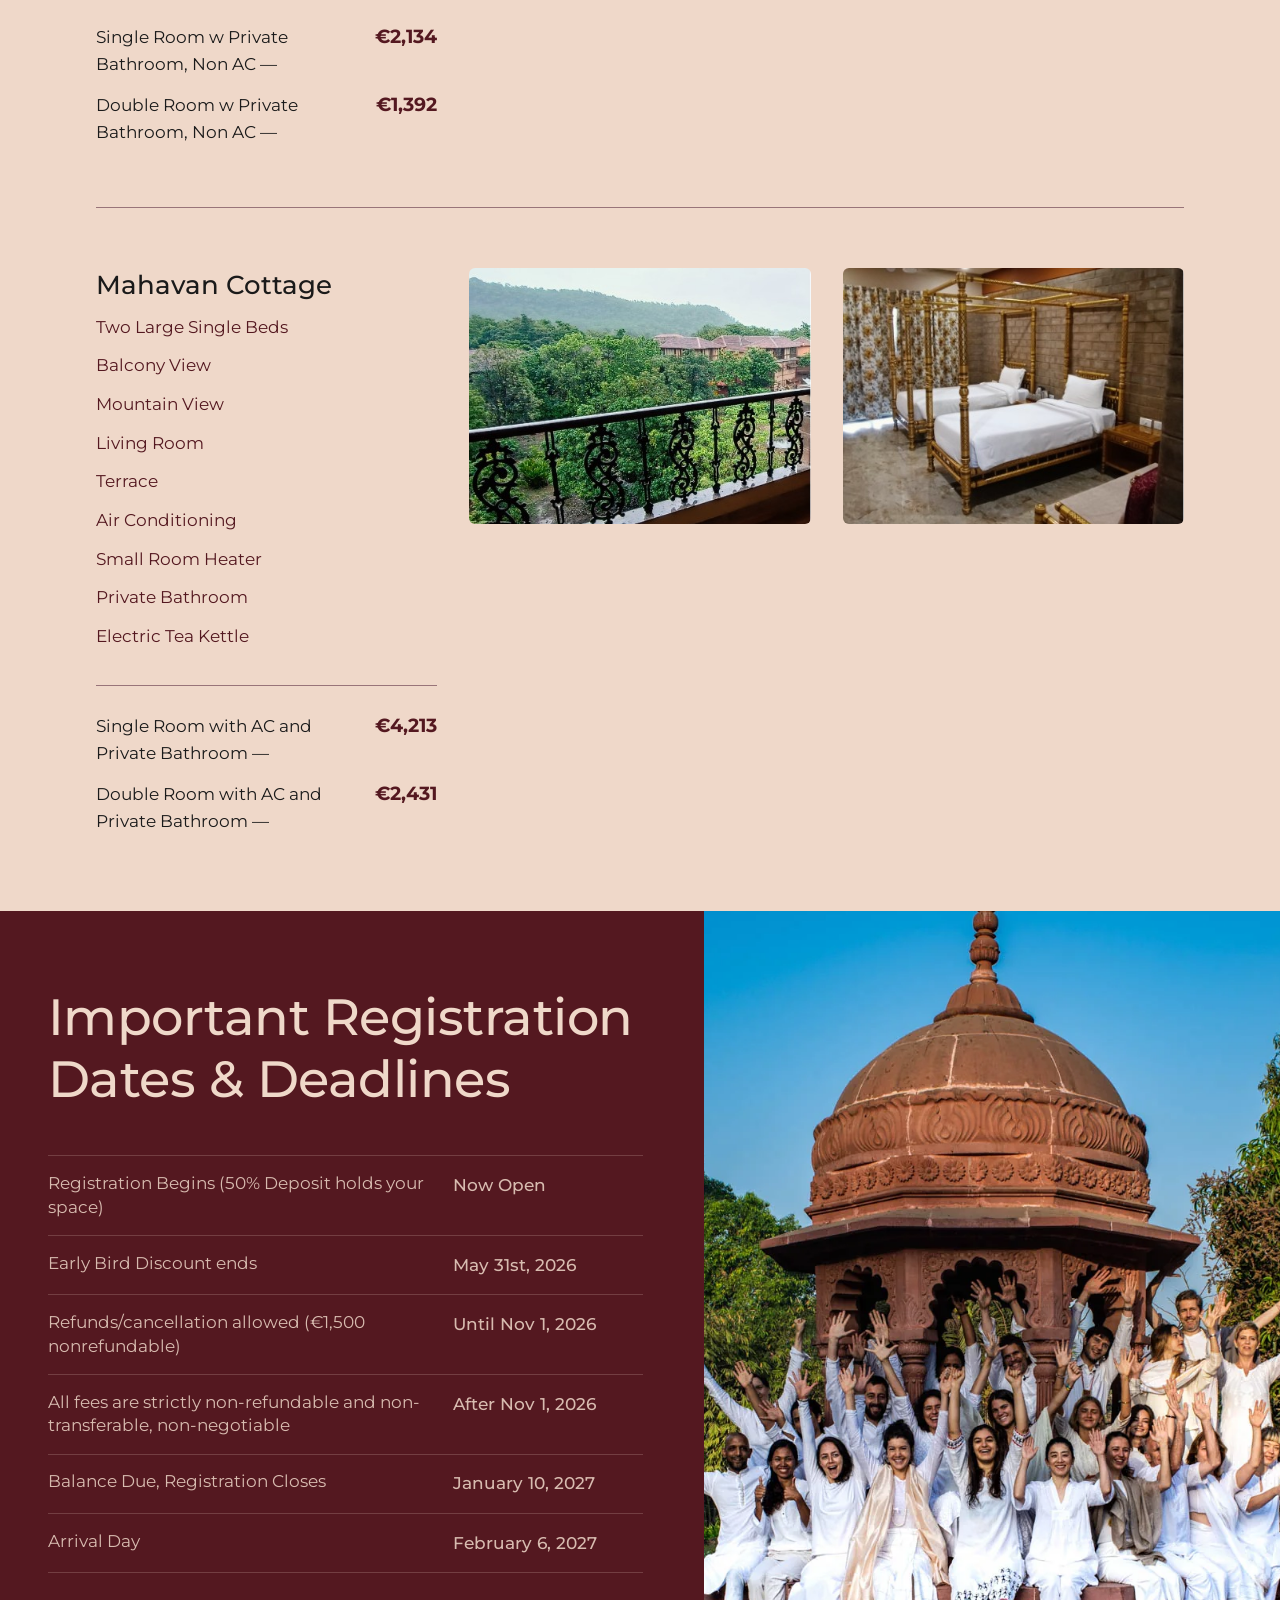
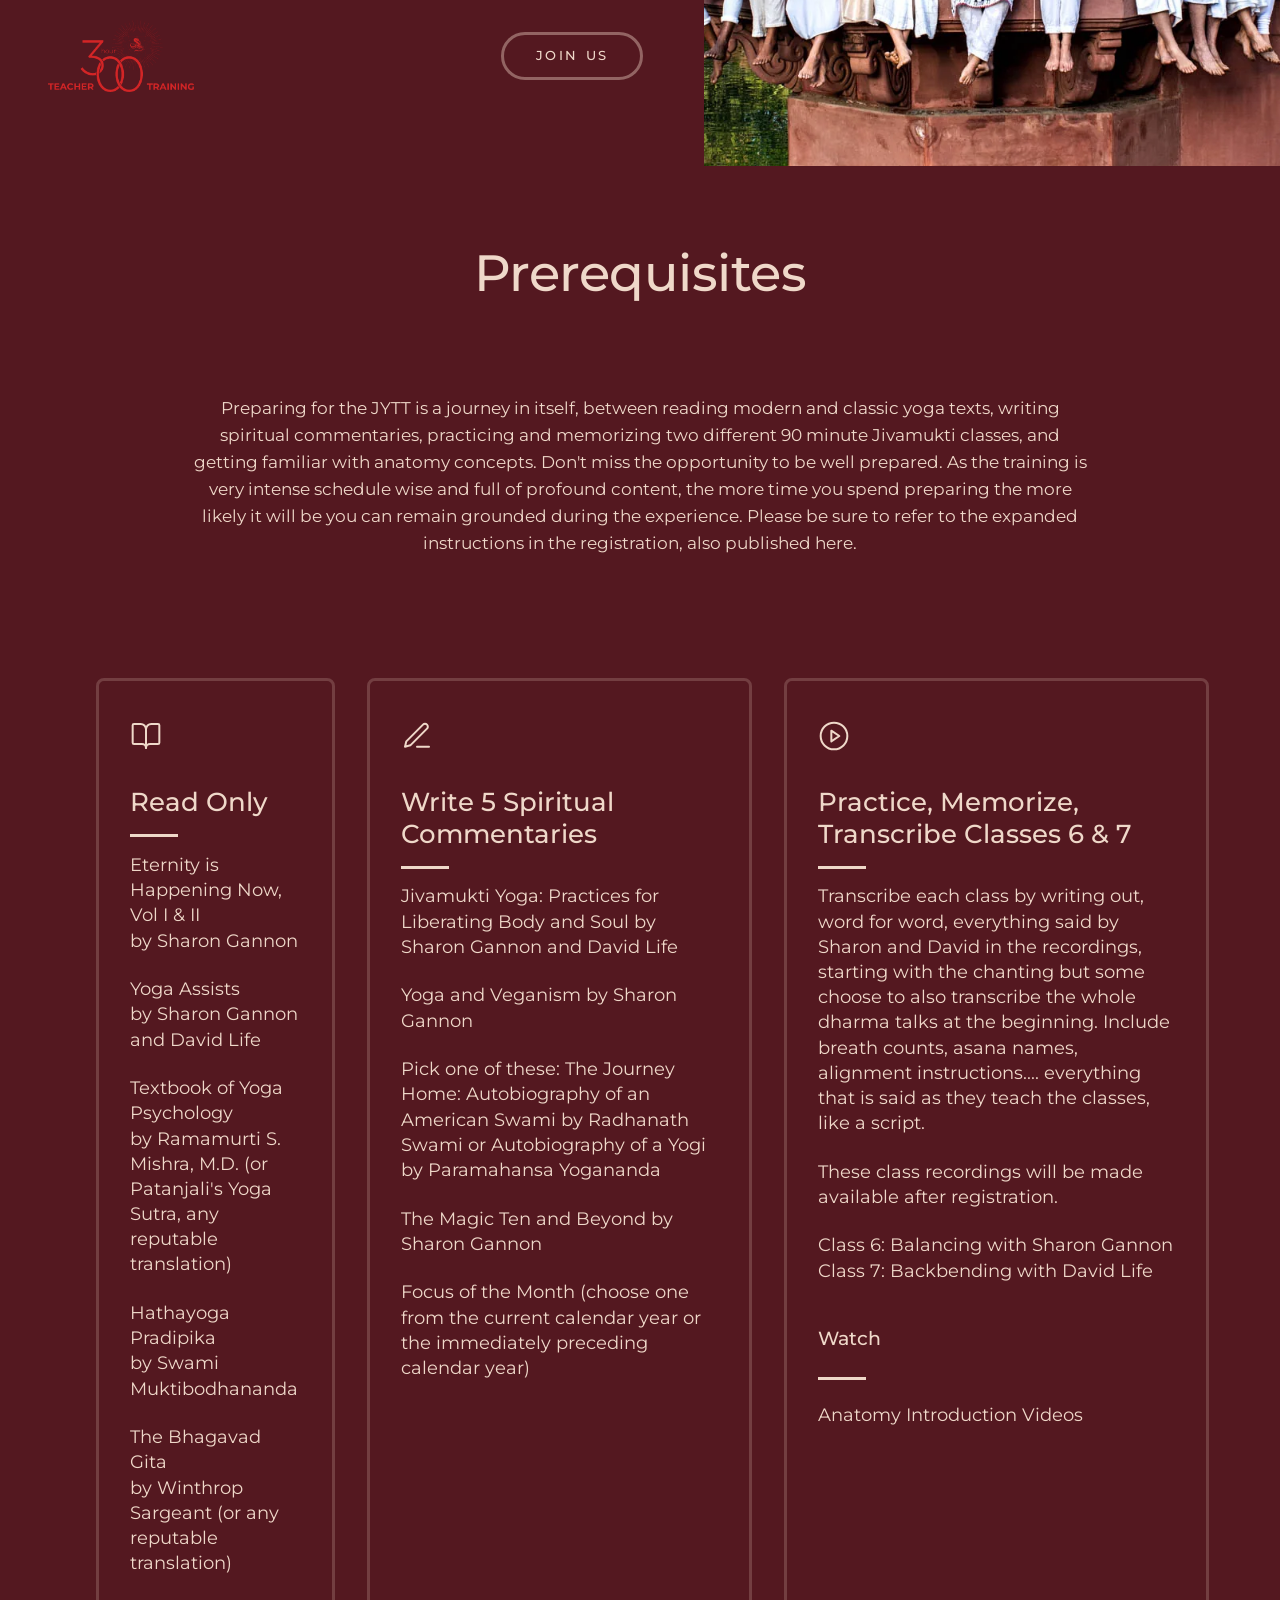
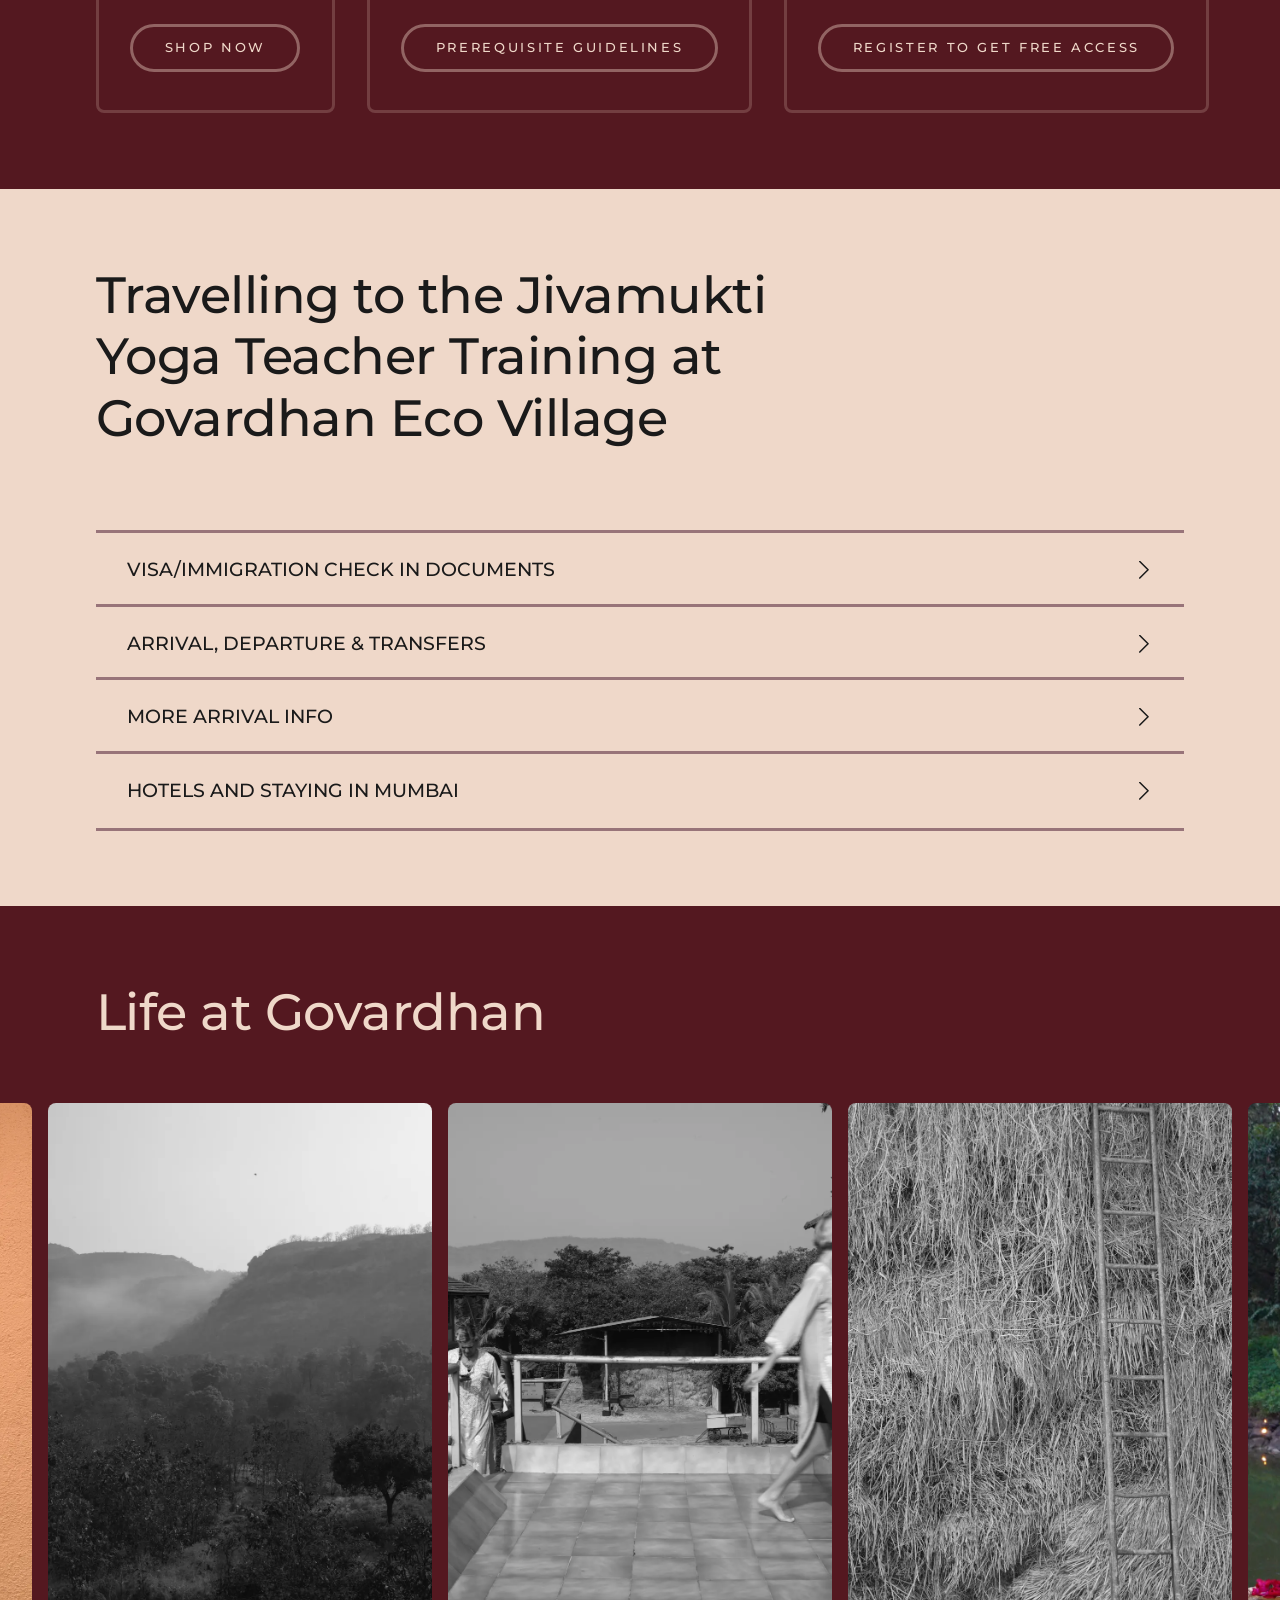
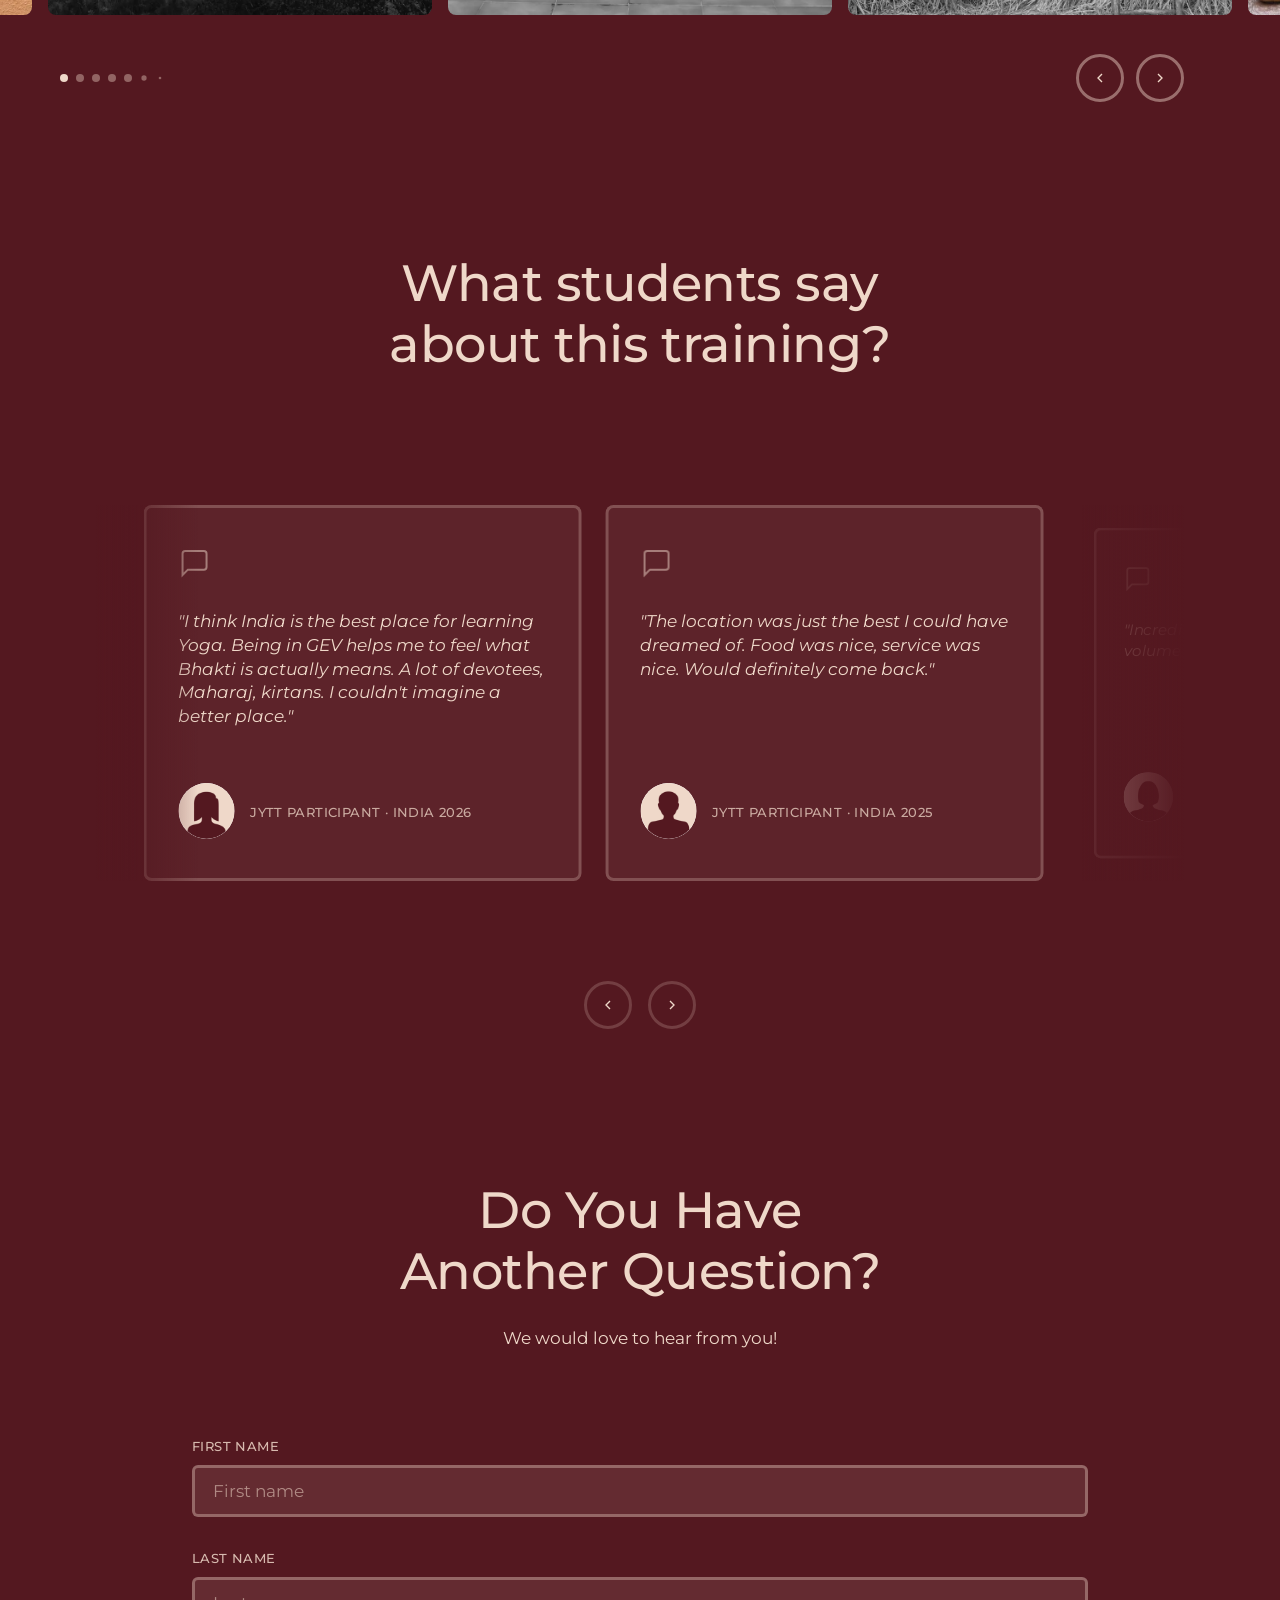
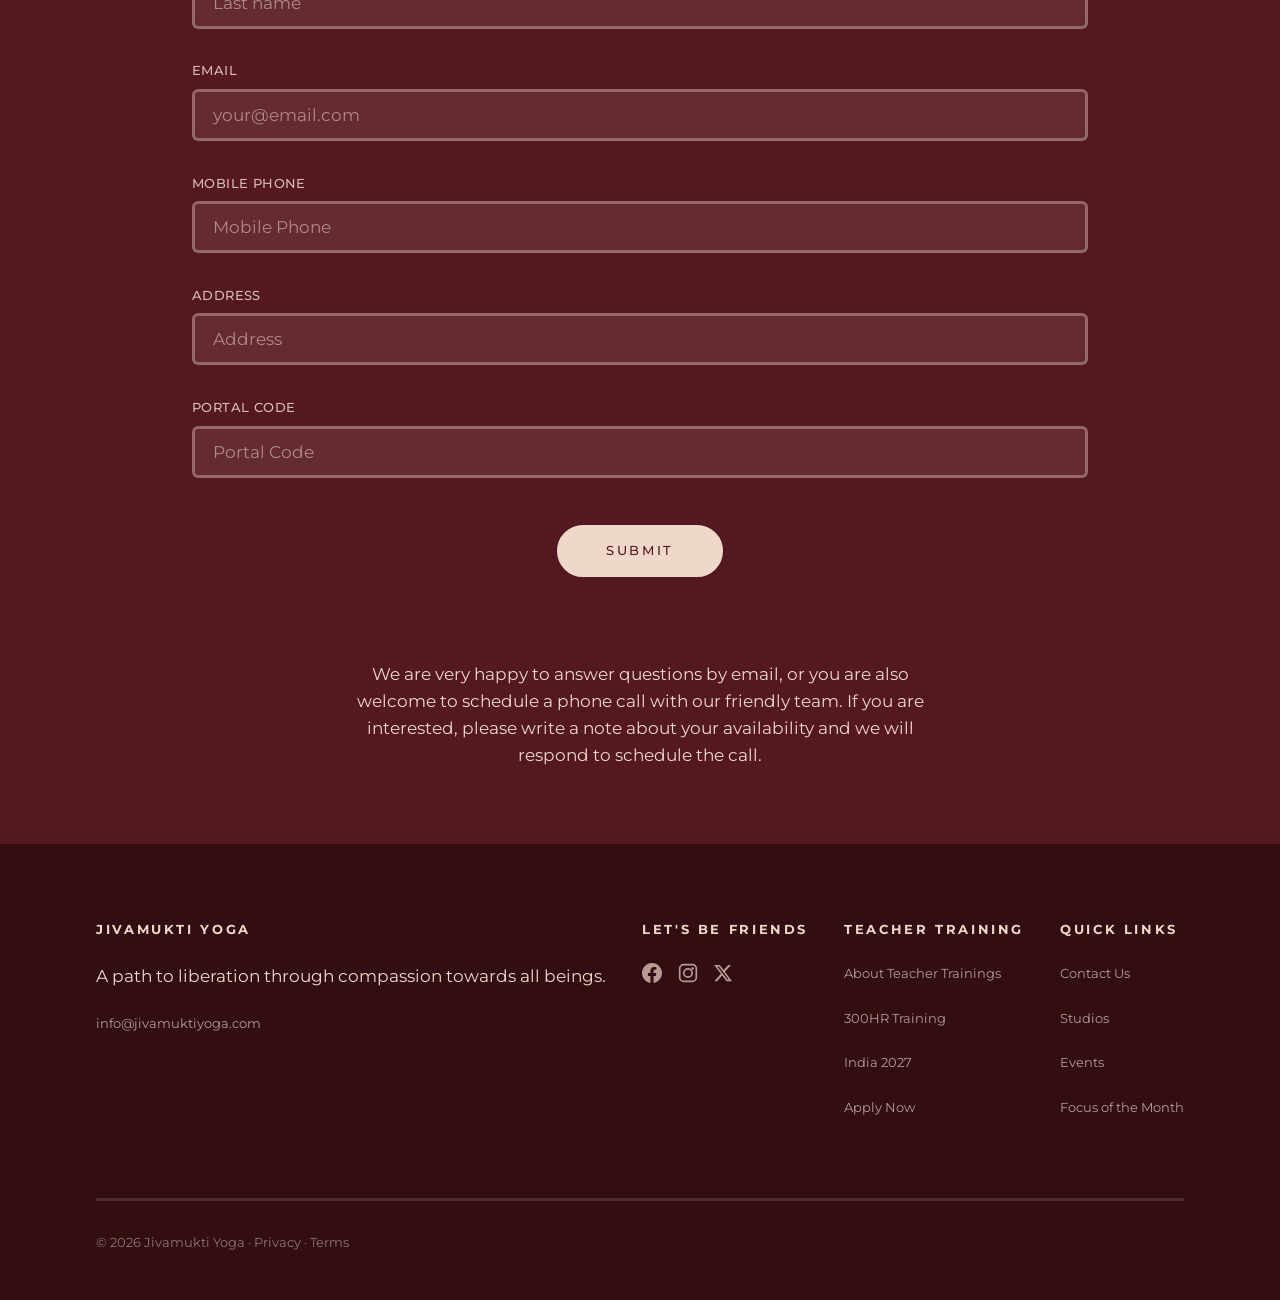
==== commit 3408d18b: "deploy: tuition — restore old copy (heading "Tuition", drop added intro paragraph, €6500/€6300) Co-A" ====
--- a/index.html
+++ b/index.html
@@ -421,13 +421,12 @@
       <section class="u-section" aria-labelledby="pricing-heading">
         <div class="u-container">
           <div class="u-content-wrapper is-centered is-tight">
-            <h2 class="u-heading india_housing_heading" data-style="h2" id="pricing-heading">Tuition &amp; Fees</h2>
-            <p class="u-text-style-main">Tuition covers accommodations, three vegan meals per day, and all facility fees. Travel to India, airport transfers, books, and small incidentals are not included.</p>
+            <h2 class="u-heading india_housing_heading" data-style="h2" id="pricing-heading">Tuition</h2>
           </div>
 
           <div class="india_pricing_simple">
-            <p class="u-text-style-main">Tuition for the 300HR Jivamukti Yoga Teacher Training is <strong>€6,500</strong></p>
-            <p class="u-text-style-main">Early Bird Price until May 31st, 2026: <strong>€6,300</strong></p>
+            <p class="u-text-style-main">Tuition for the 300HR Jivamukti Yoga Teacher Training is <strong>€6500</strong></p>
+            <p class="u-text-style-main">Early Bird Price until May 31st, 2026: <strong>€6300</strong></p>
           </div>
 
           <p class="india_pricing_note u-text-style-main">Limited Scholarships covering a small portion of the tuition are available to qualified candidates. Please enquire by writing to <a href="mailto:tt@jivamuktiyoga.com">tt@jivamuktiyoga.com</a></p>
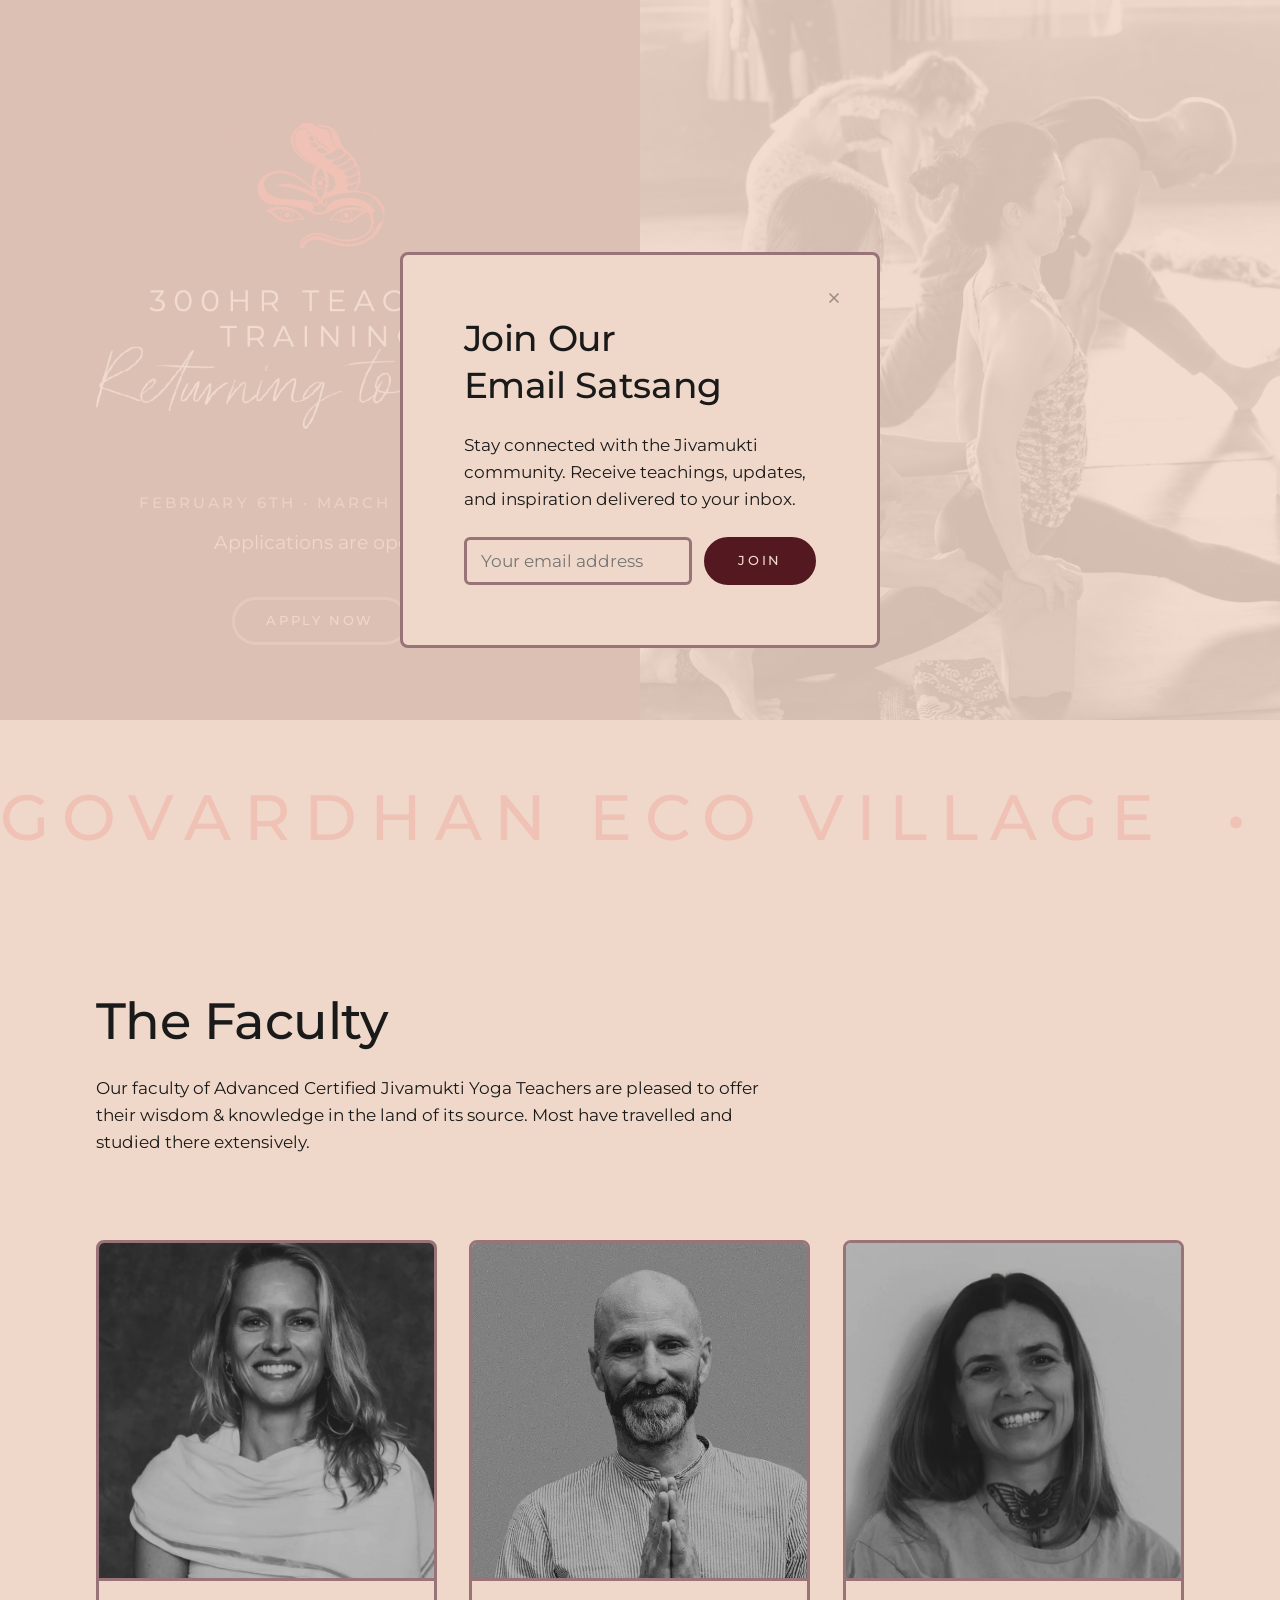
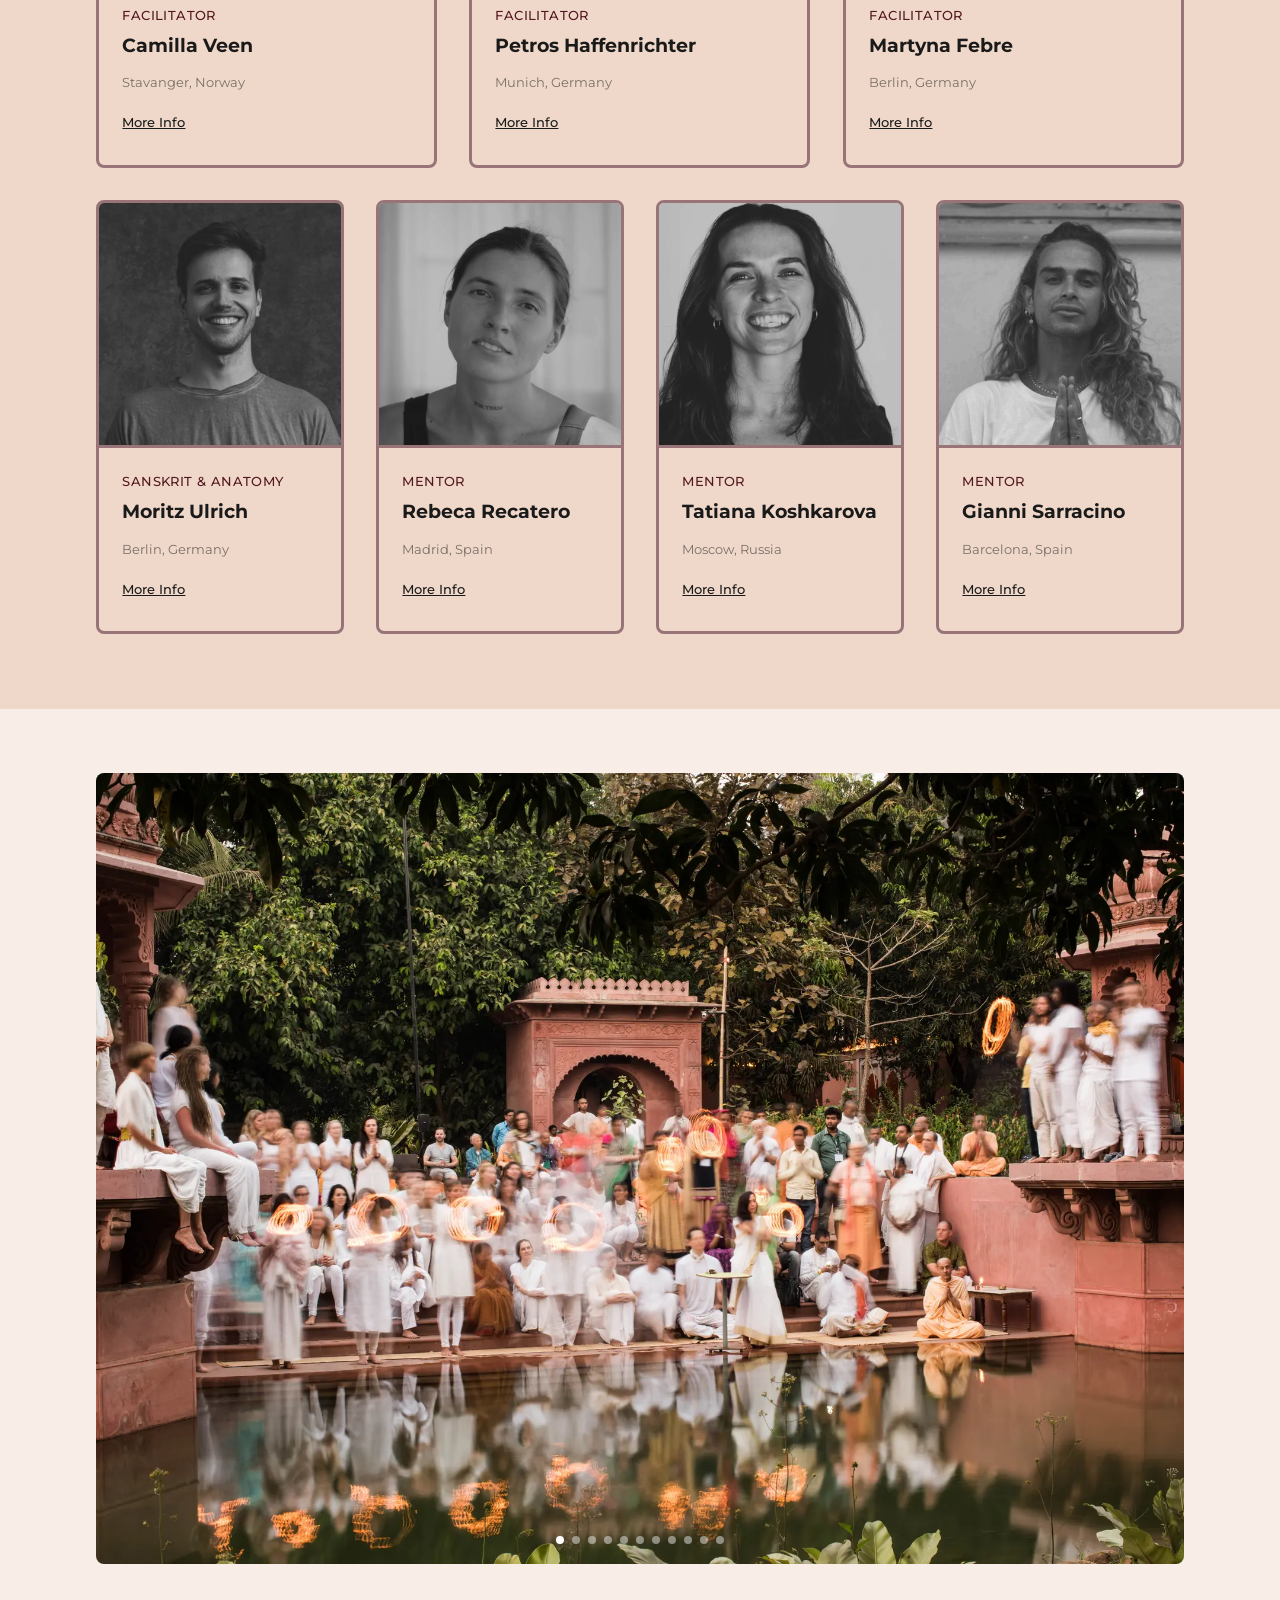
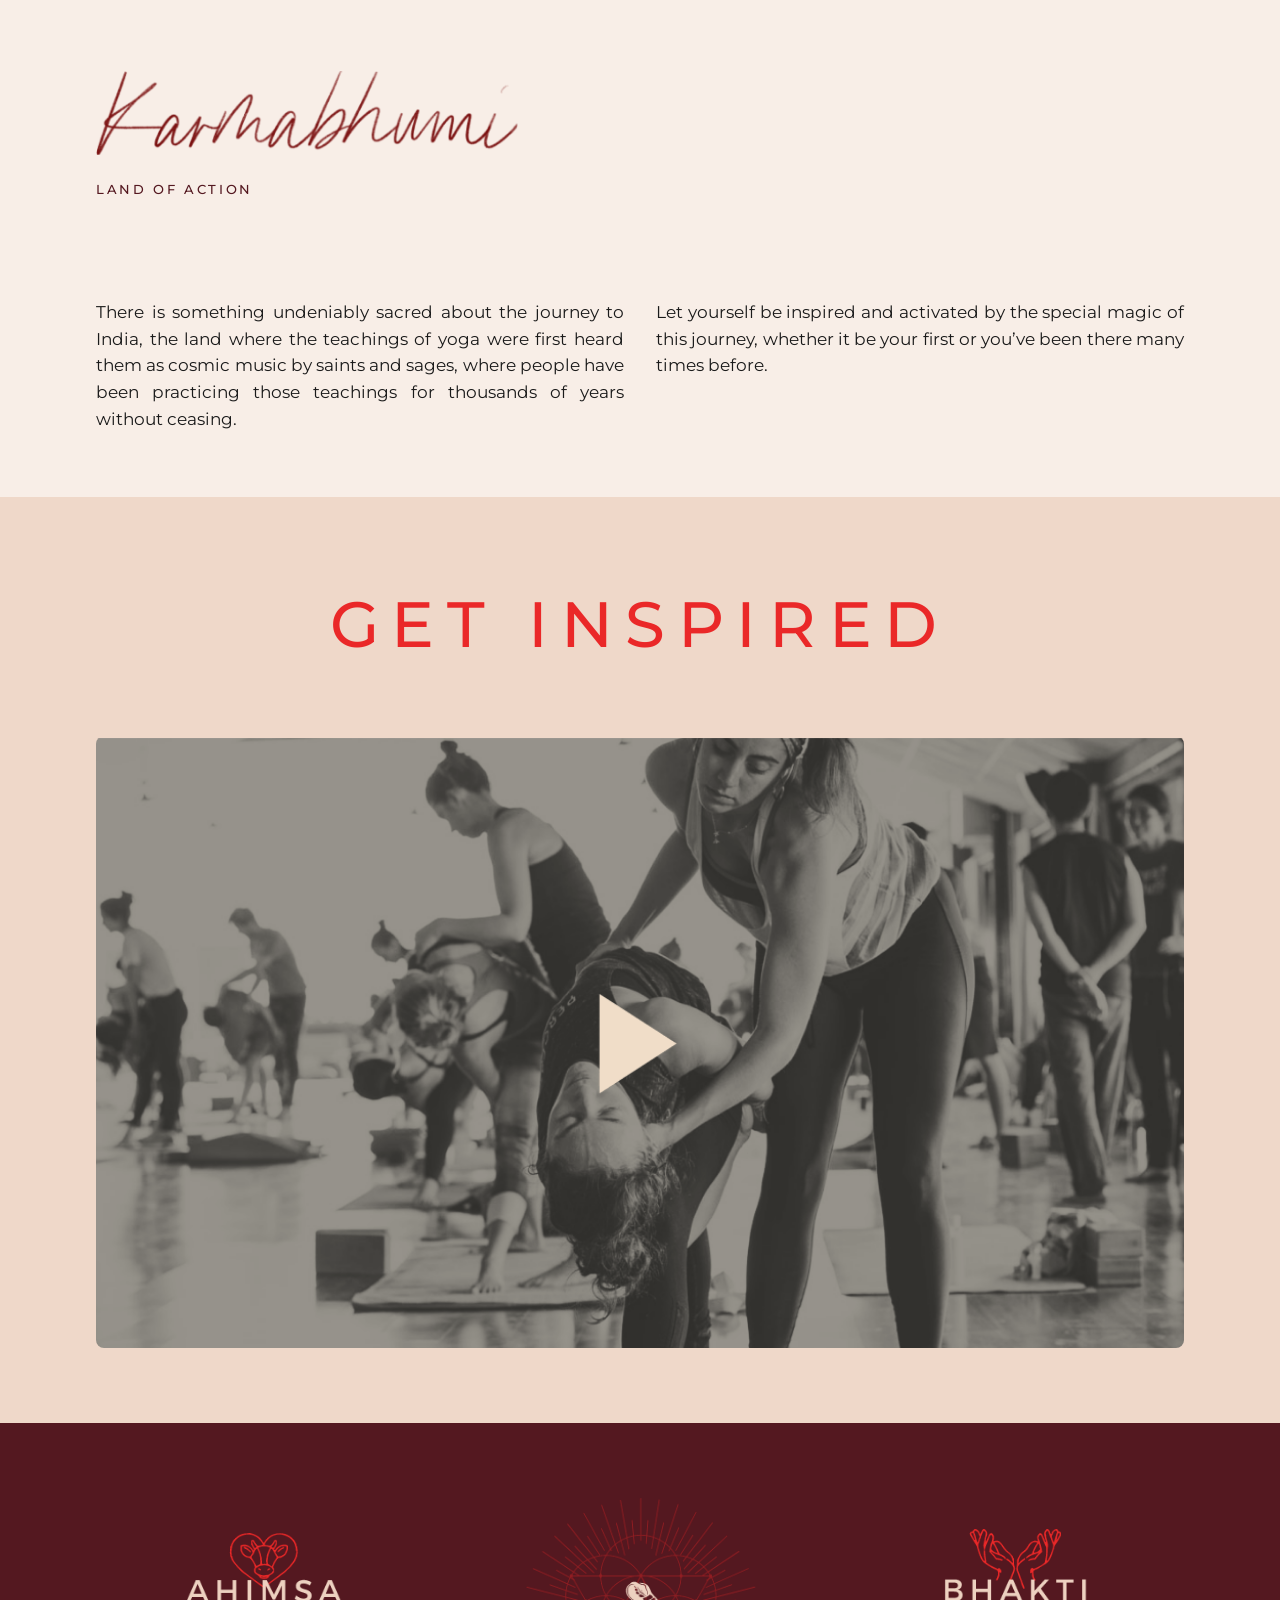
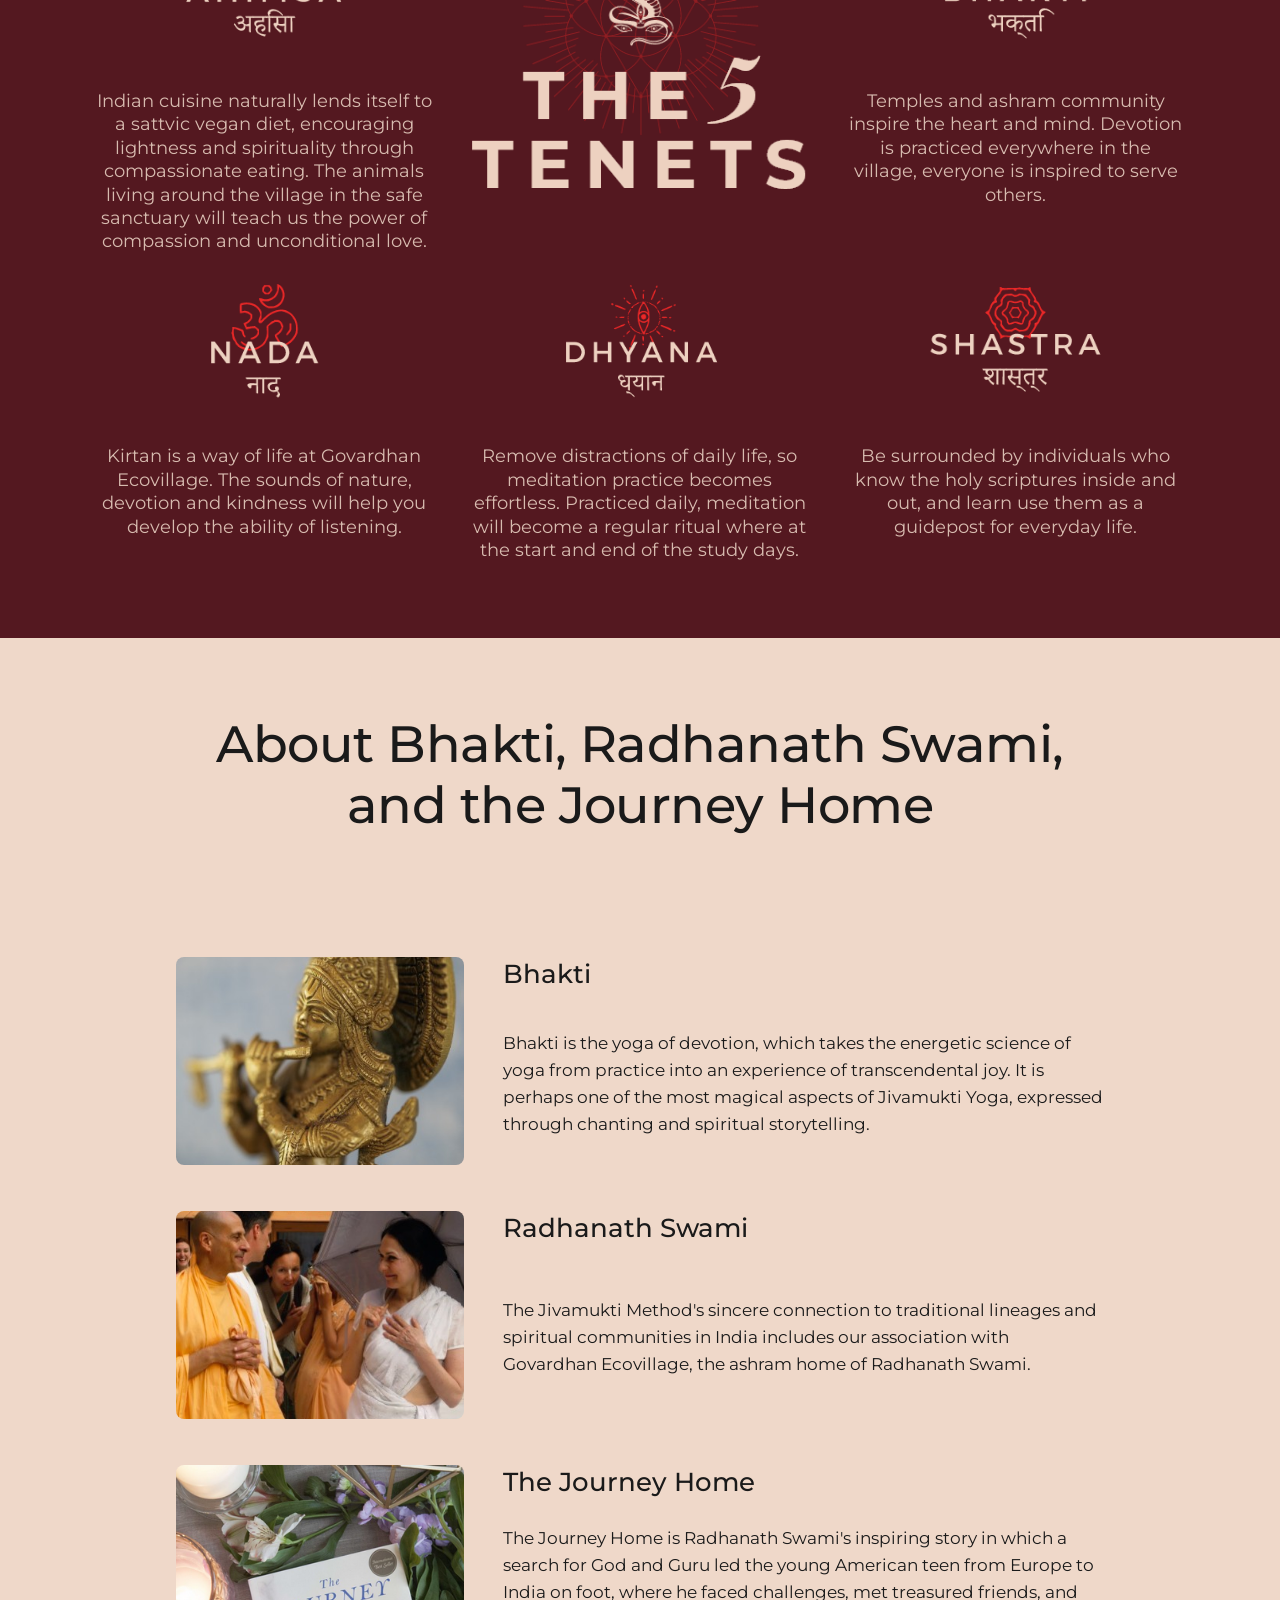
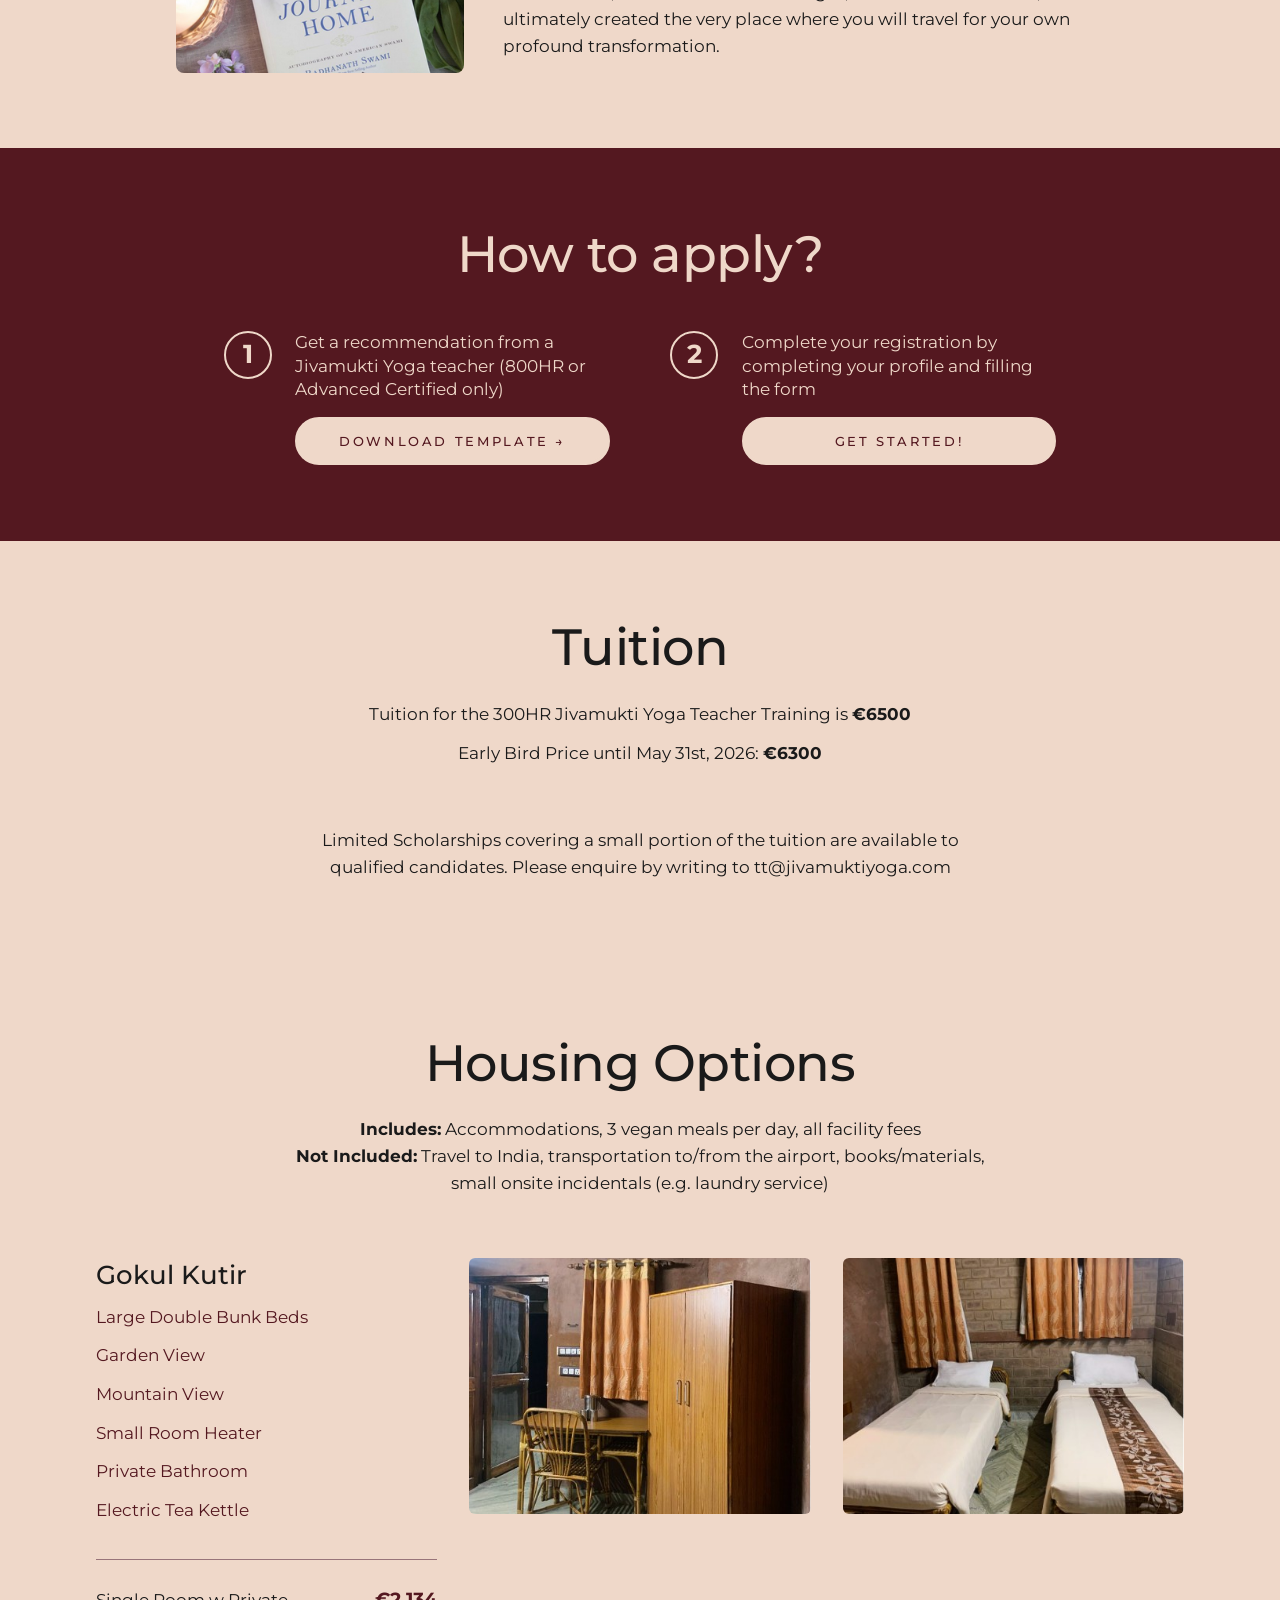
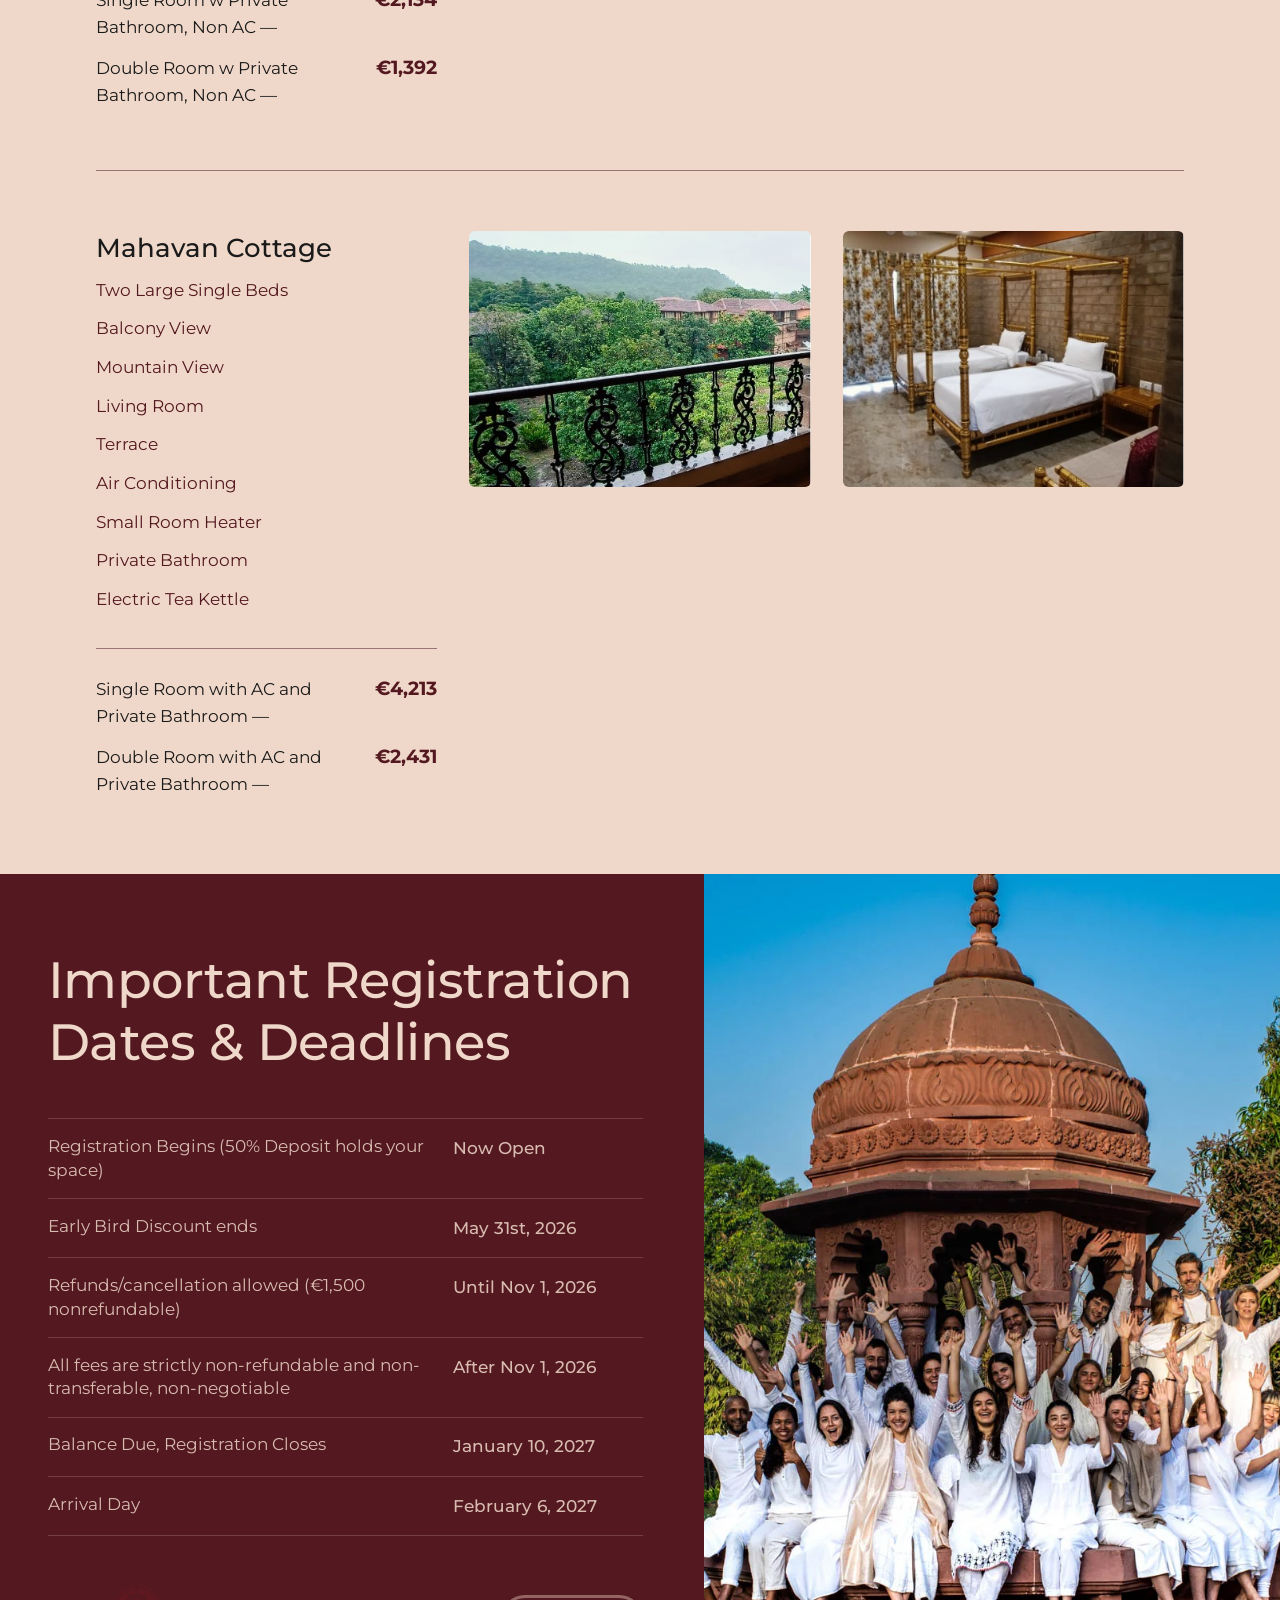
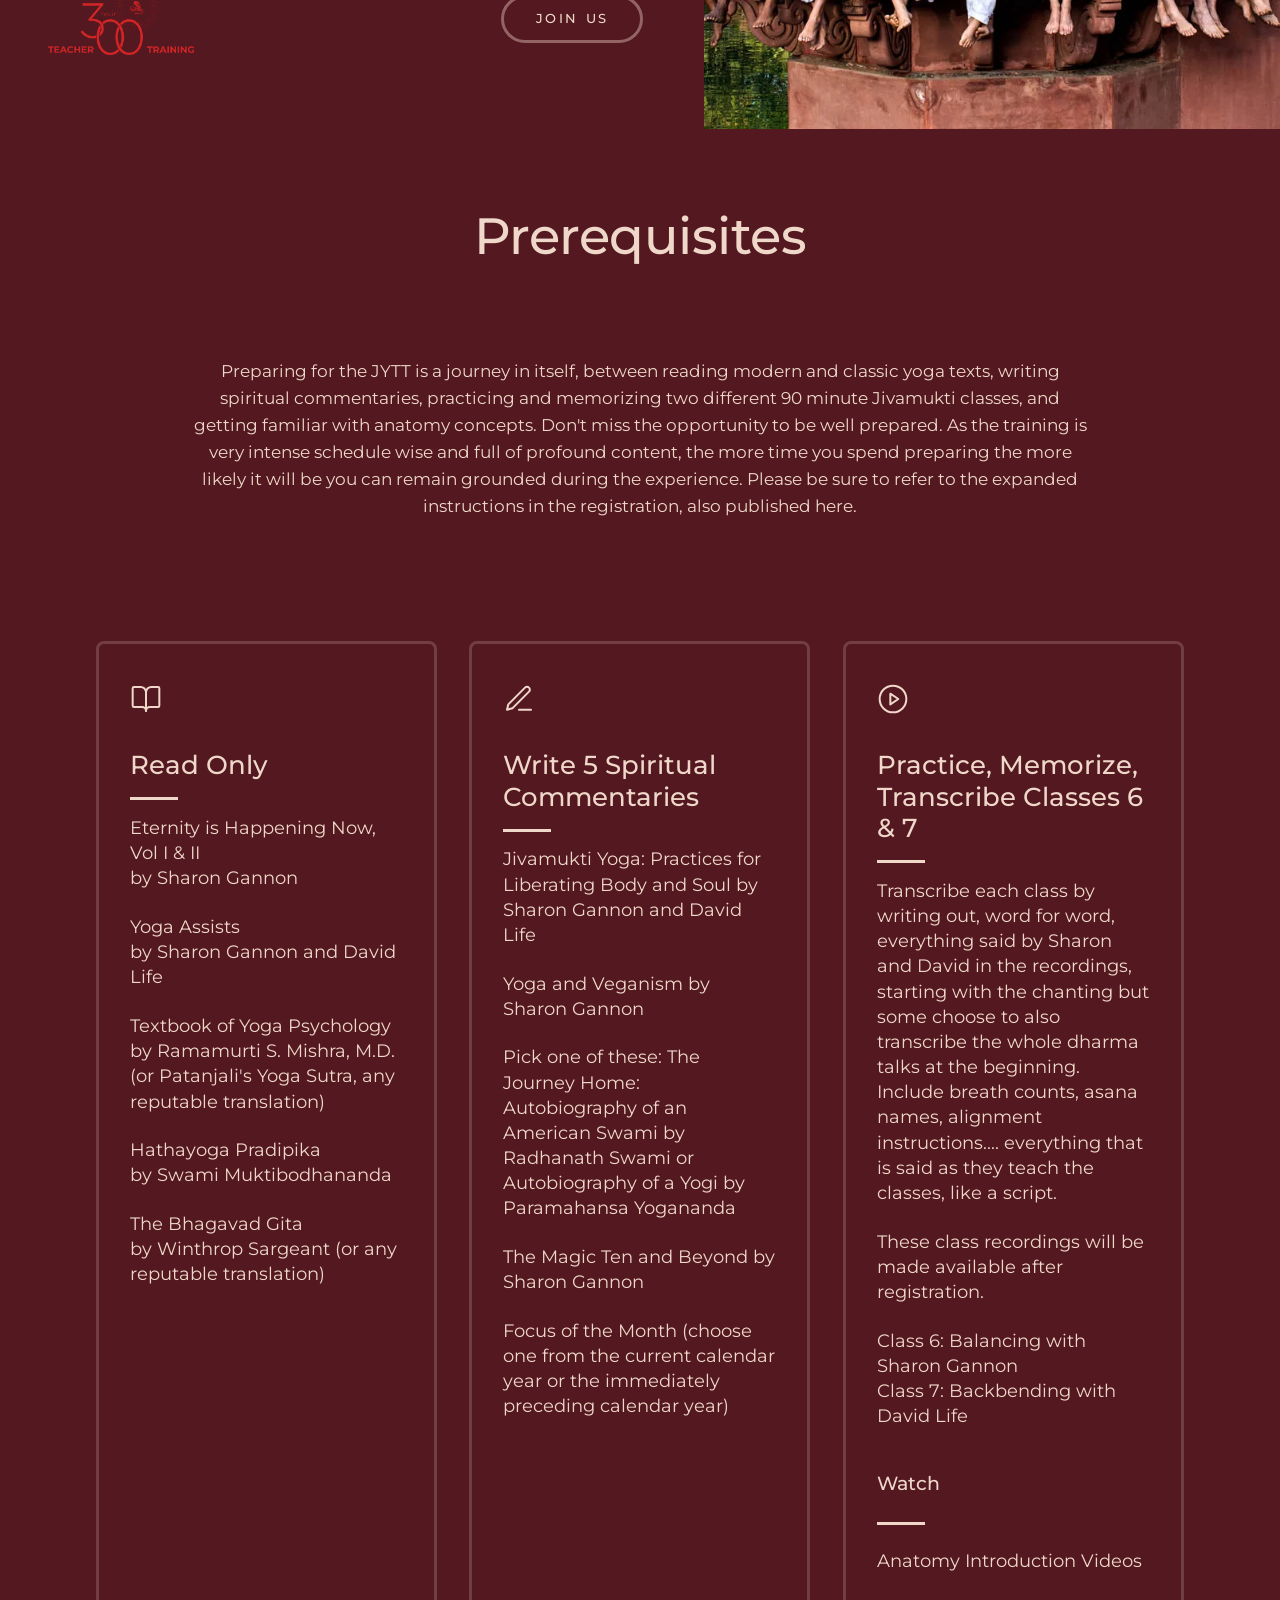
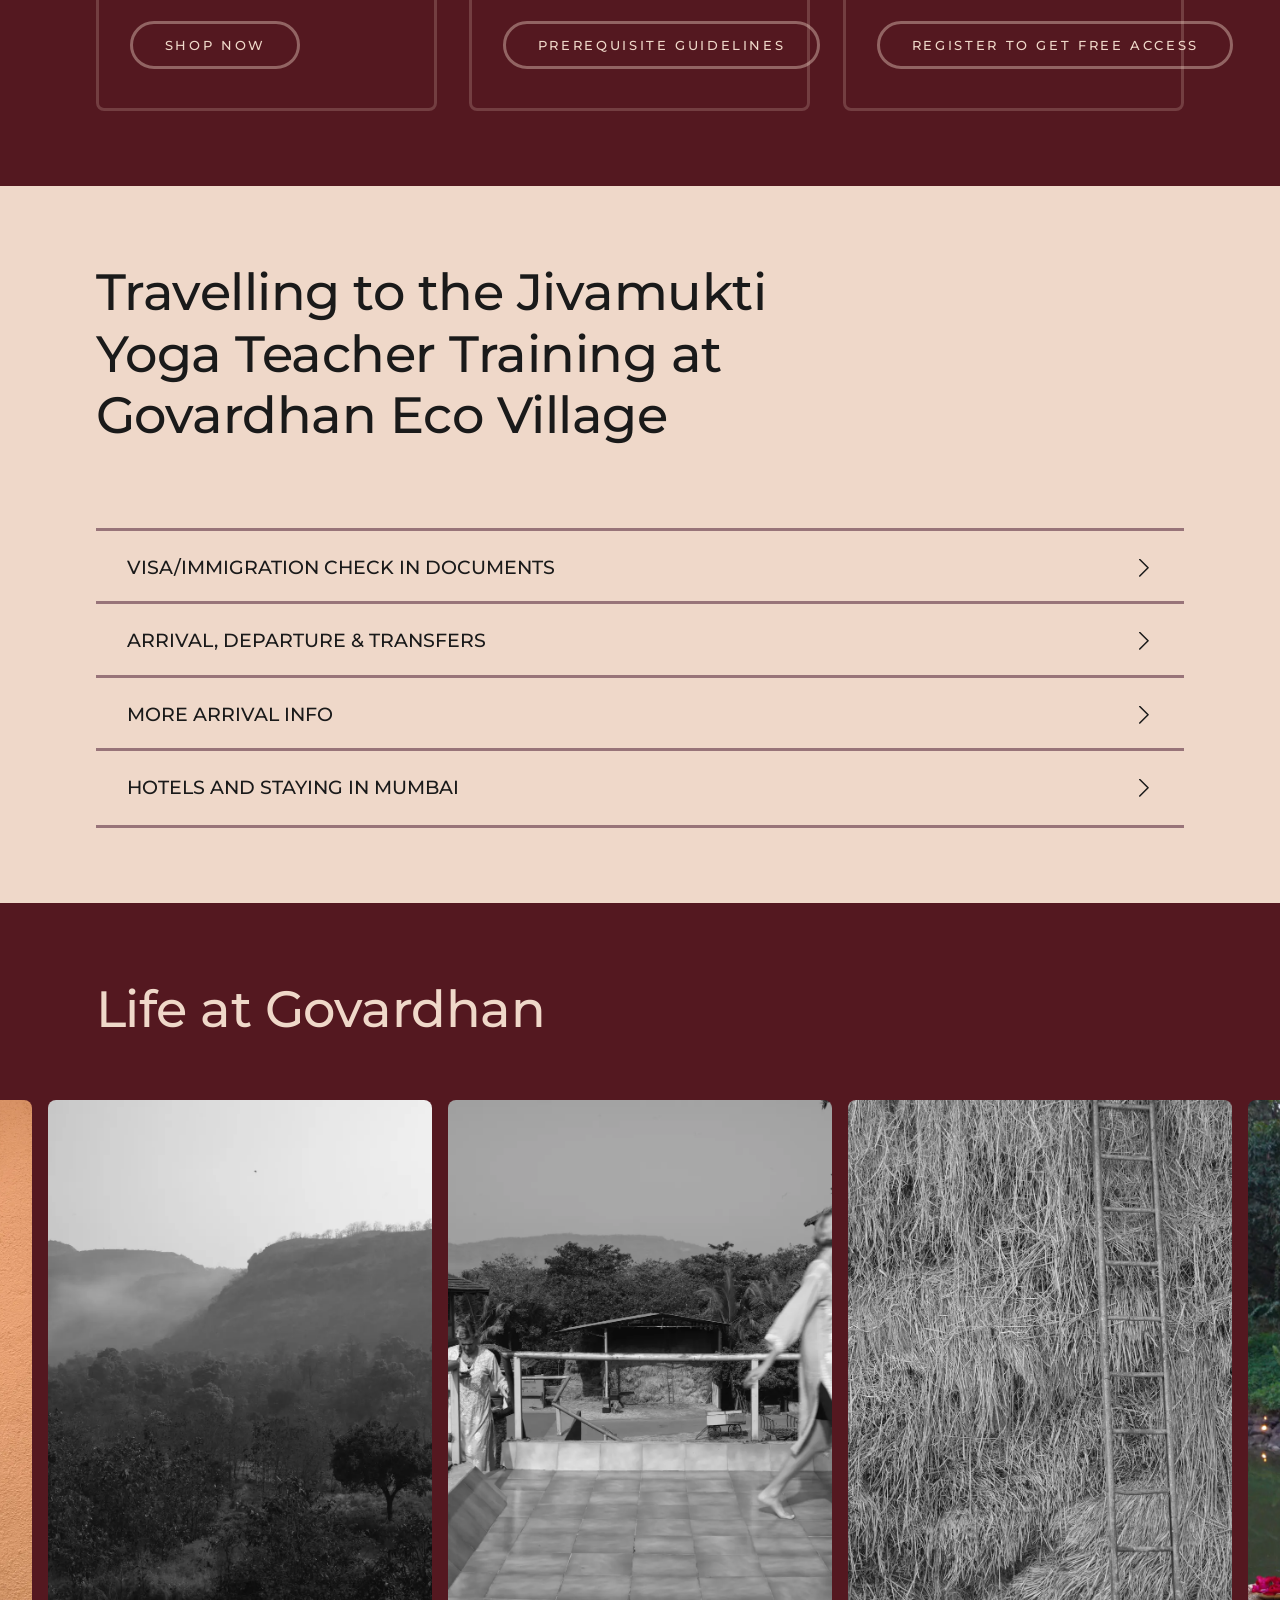
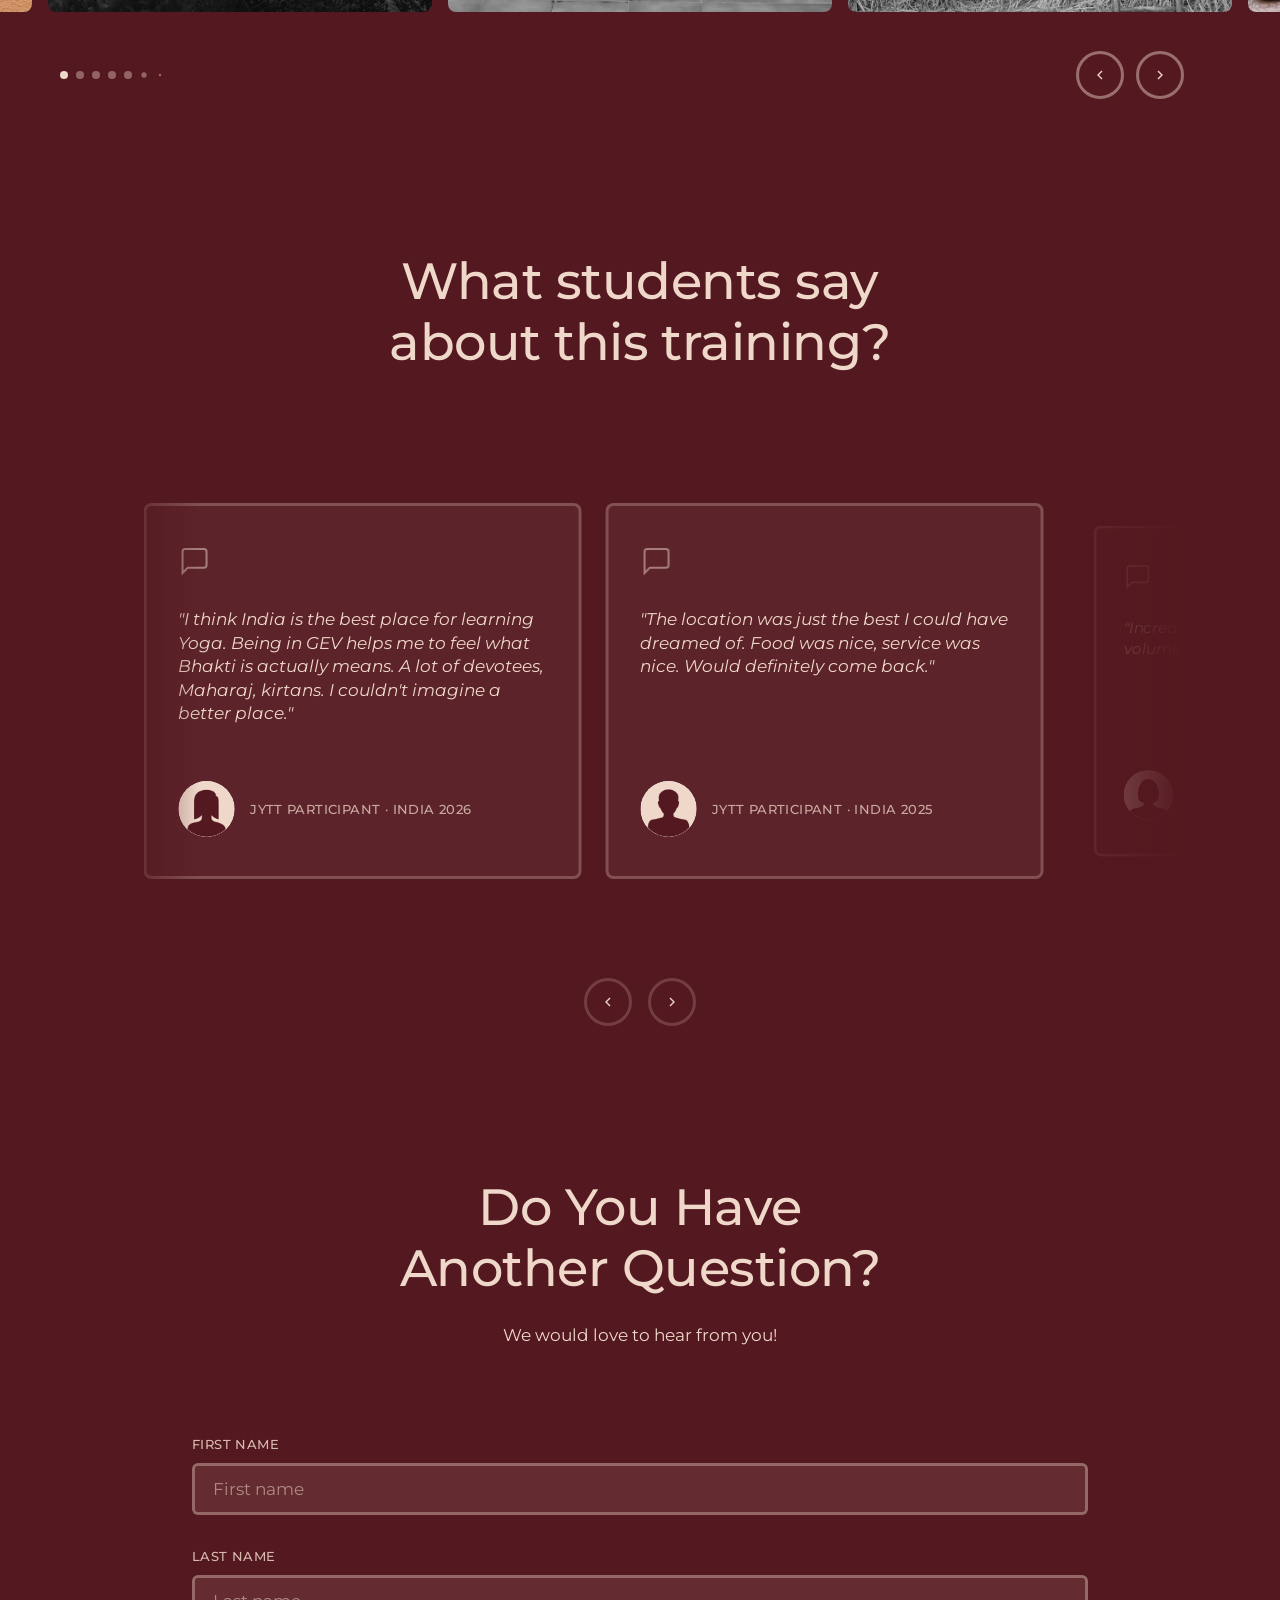
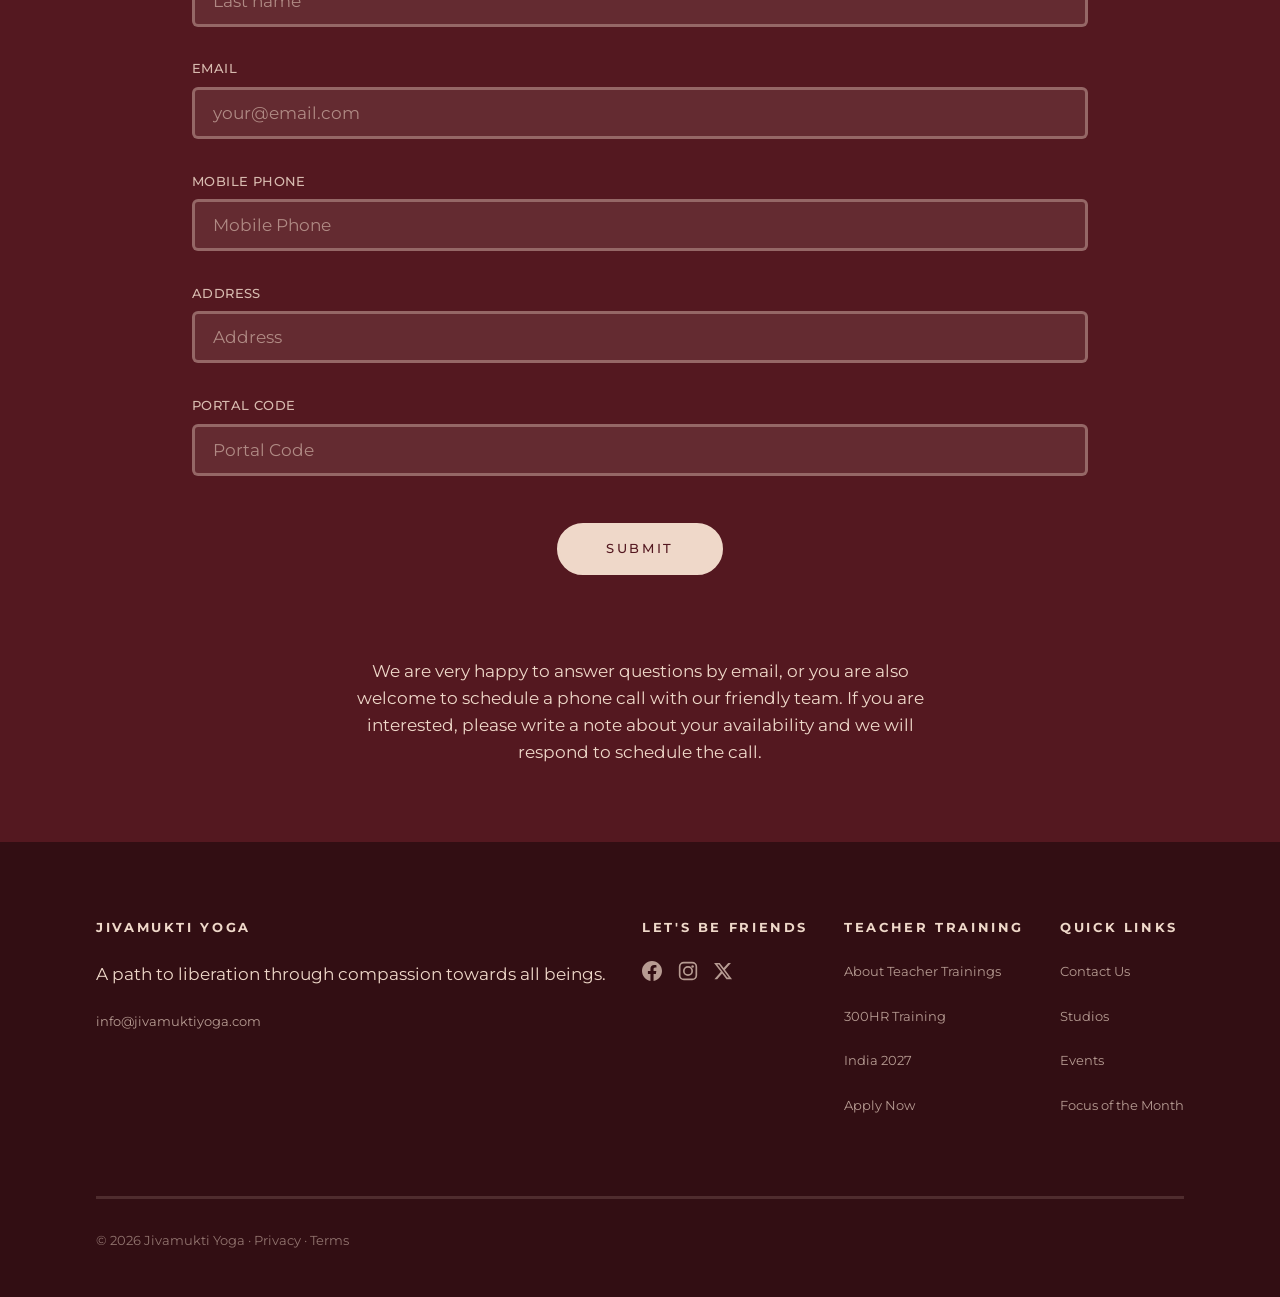
==== commit c208eb4a: "deploy: tuition — tighten title→prices gap to match Housing Moved the price block into the title's c" ====
--- a/index.html
+++ b/index.html
@@ -422,11 +422,10 @@
         <div class="u-container">
           <div class="u-content-wrapper is-centered is-tight">
             <h2 class="u-heading india_housing_heading" data-style="h2" id="pricing-heading">Tuition</h2>
-          </div>
-
-          <div class="india_pricing_simple">
-            <p class="u-text-style-main">Tuition for the 300HR Jivamukti Yoga Teacher Training is <strong>€6500</strong></p>
-            <p class="u-text-style-main">Early Bird Price until May 31st, 2026: <strong>€6300</strong></p>
+            <div class="india_pricing_simple">
+              <p class="u-text-style-main">Tuition for the 300HR Jivamukti Yoga Teacher Training is <strong>€6500</strong></p>
+              <p class="u-text-style-main">Early Bird Price until May 31st, 2026: <strong>€6300</strong></p>
+            </div>
           </div>
 
           <p class="india_pricing_note u-text-style-main">Limited Scholarships covering a small portion of the tuition are available to qualified candidates. Please enquire by writing to <a href="mailto:tt@jivamuktiyoga.com">tt@jivamuktiyoga.com</a></p>
--- a/css/project.css
+++ b/css/project.css
@@ -1902,7 +1902,7 @@
 
 .india_prereq_grid {
   display: grid;
-  grid-template-columns: repeat(3, 1fr);
+  grid-template-columns: repeat(3, minmax(0, 1fr));
   grid-column-gap: var(--site--gutter);
   grid-row-gap: var(--site--gutter);
   margin-top: var(--_spacing---space--8-64px);
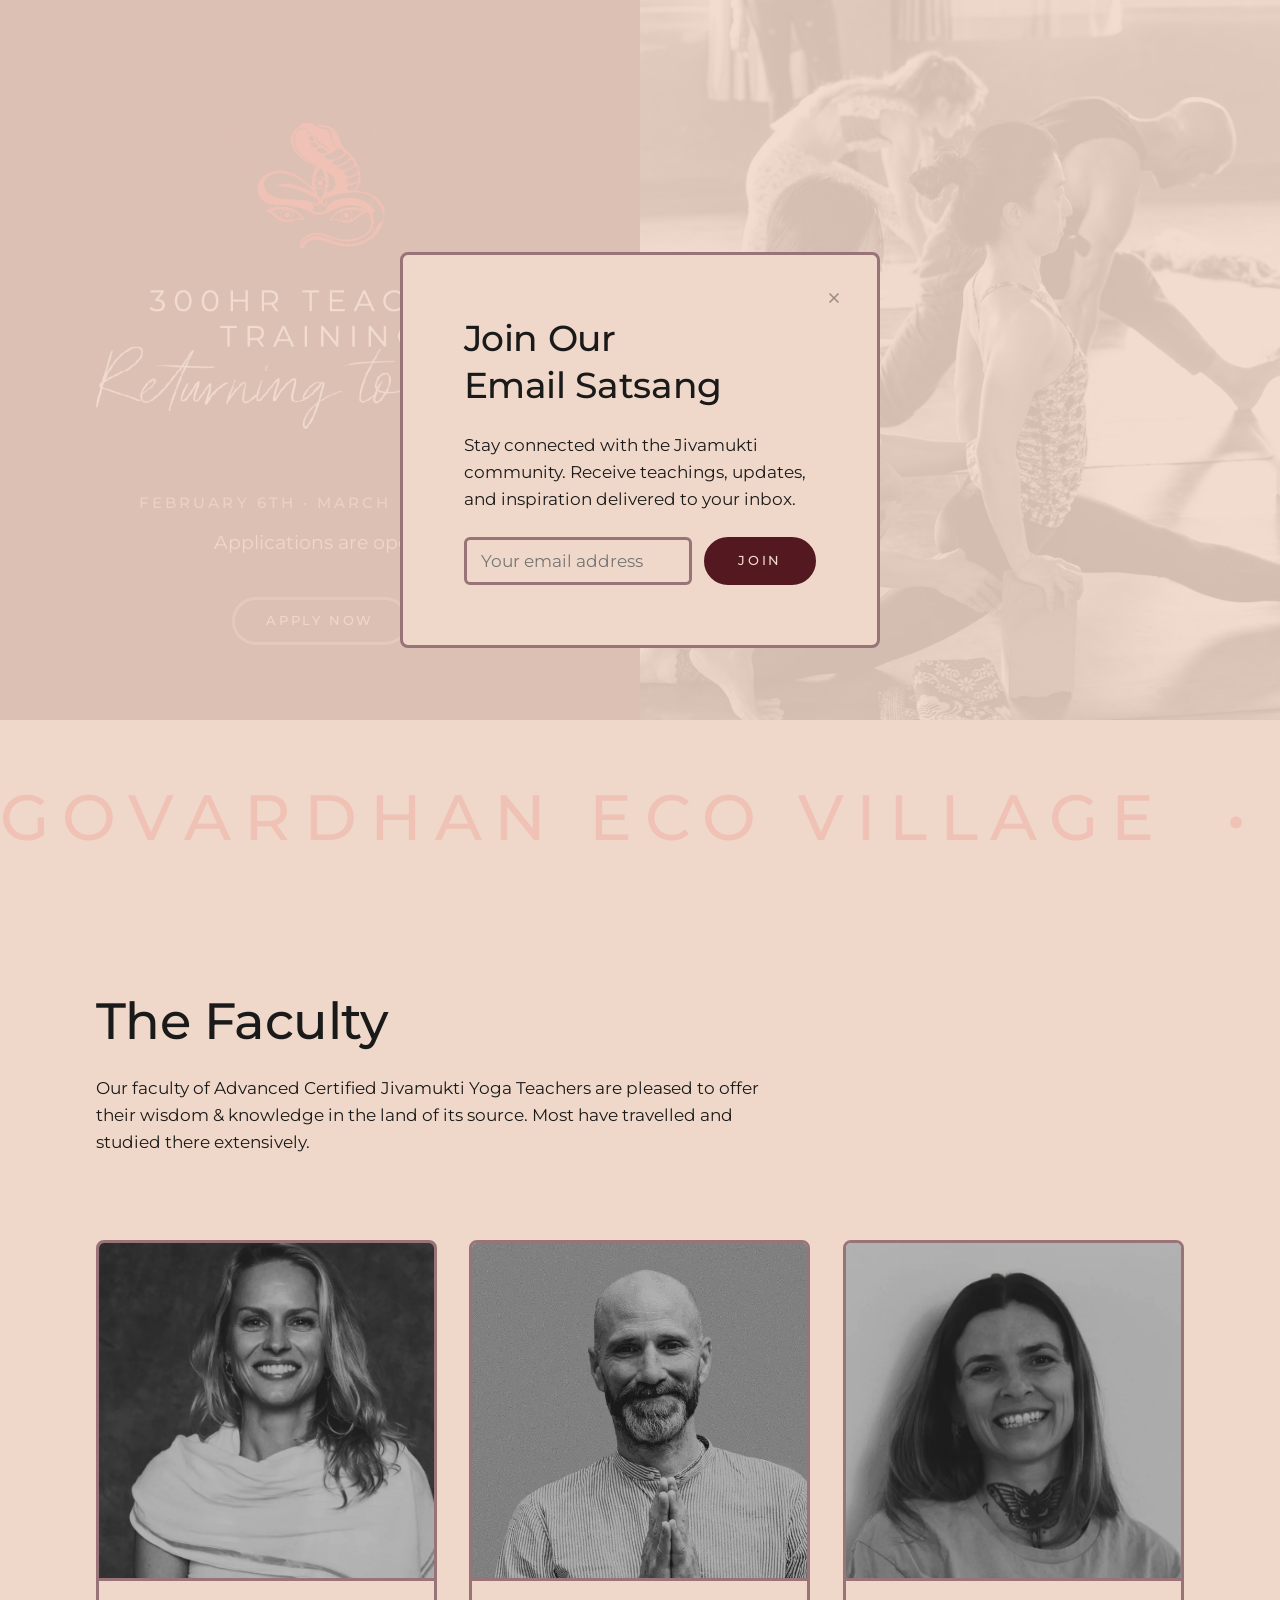
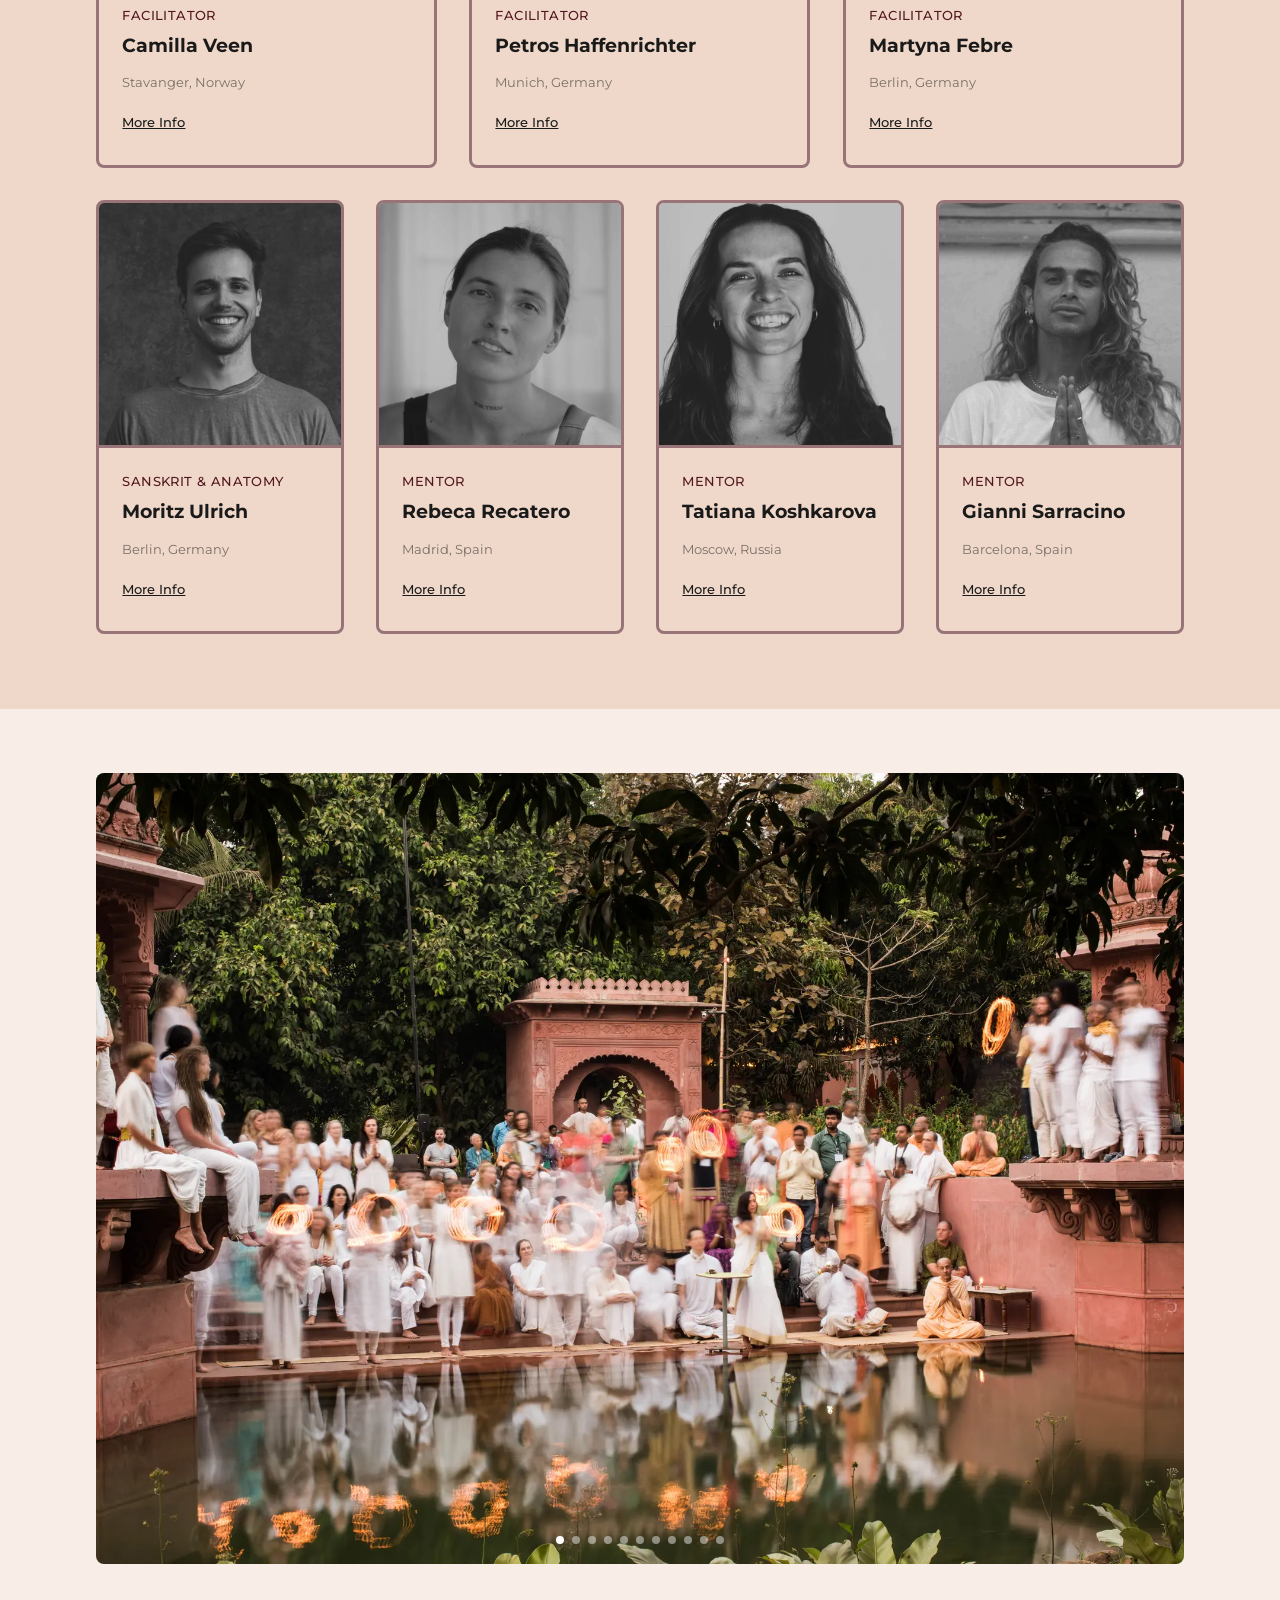
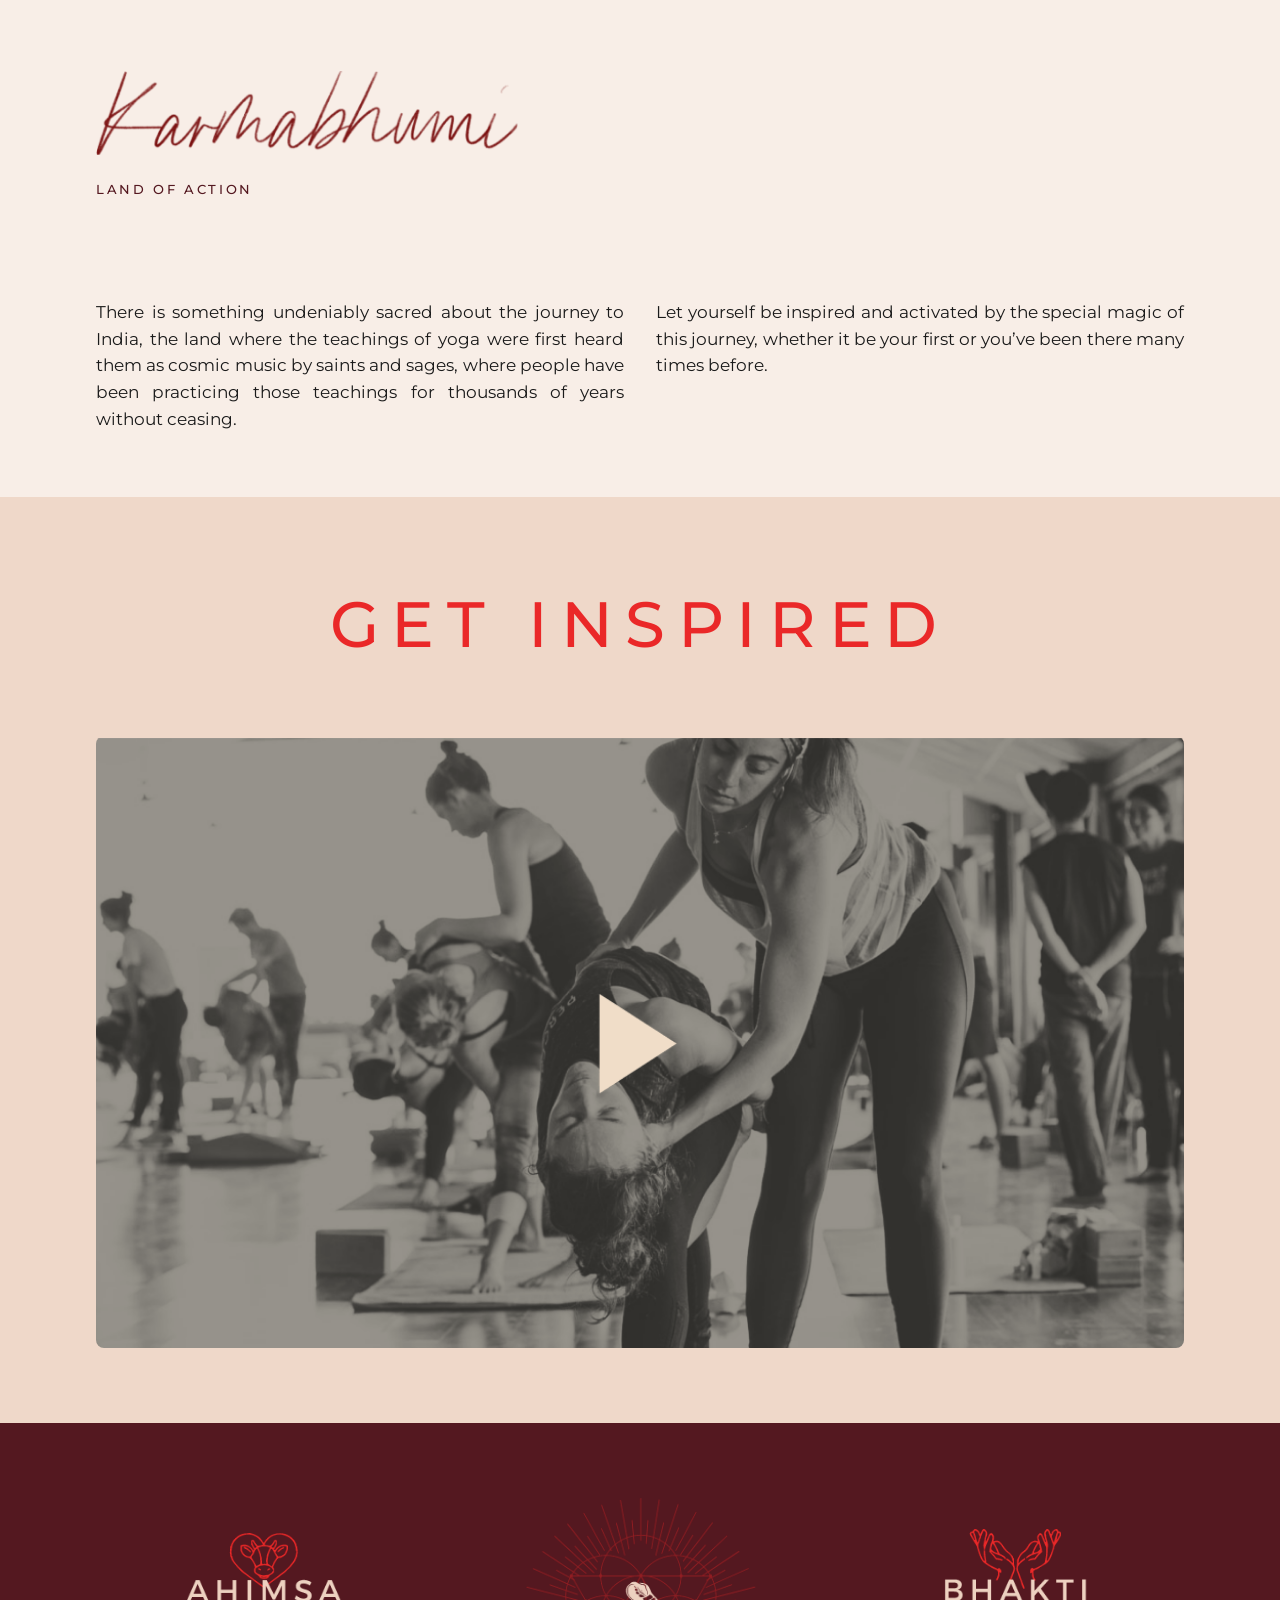
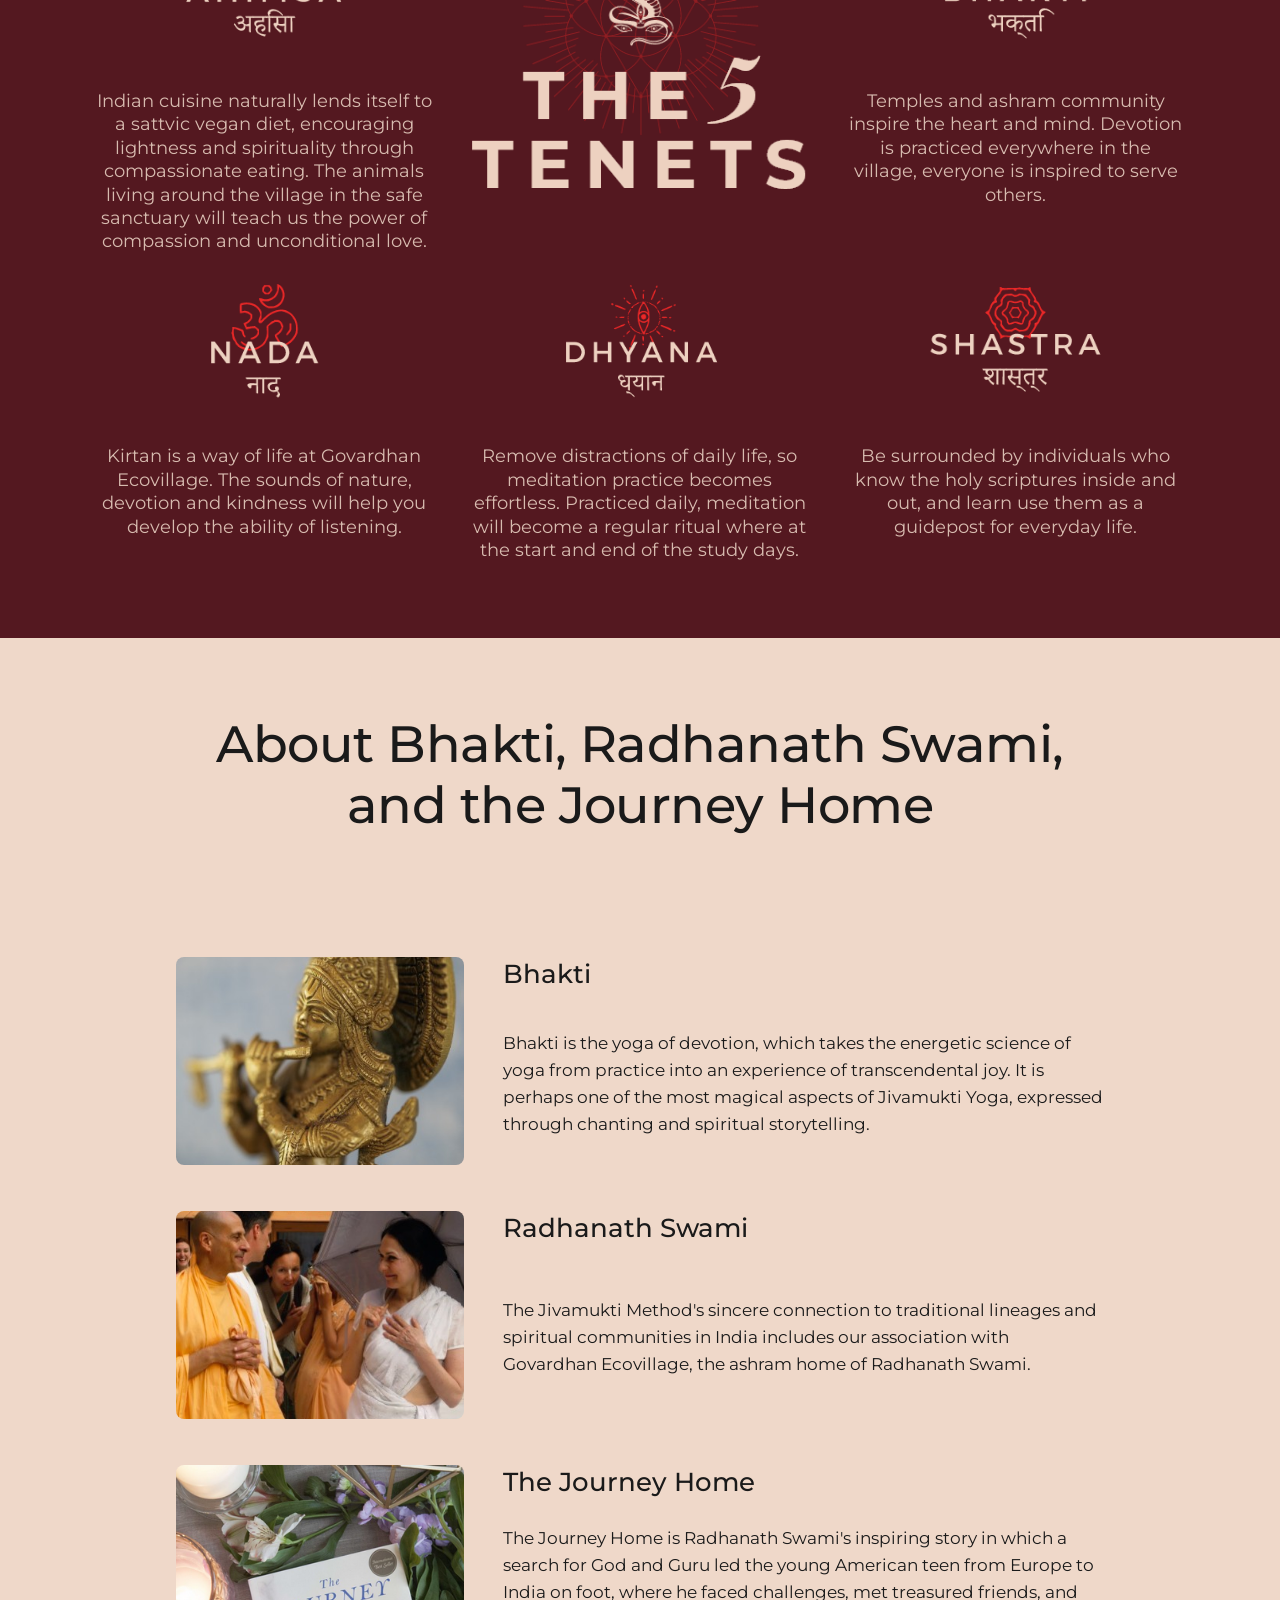
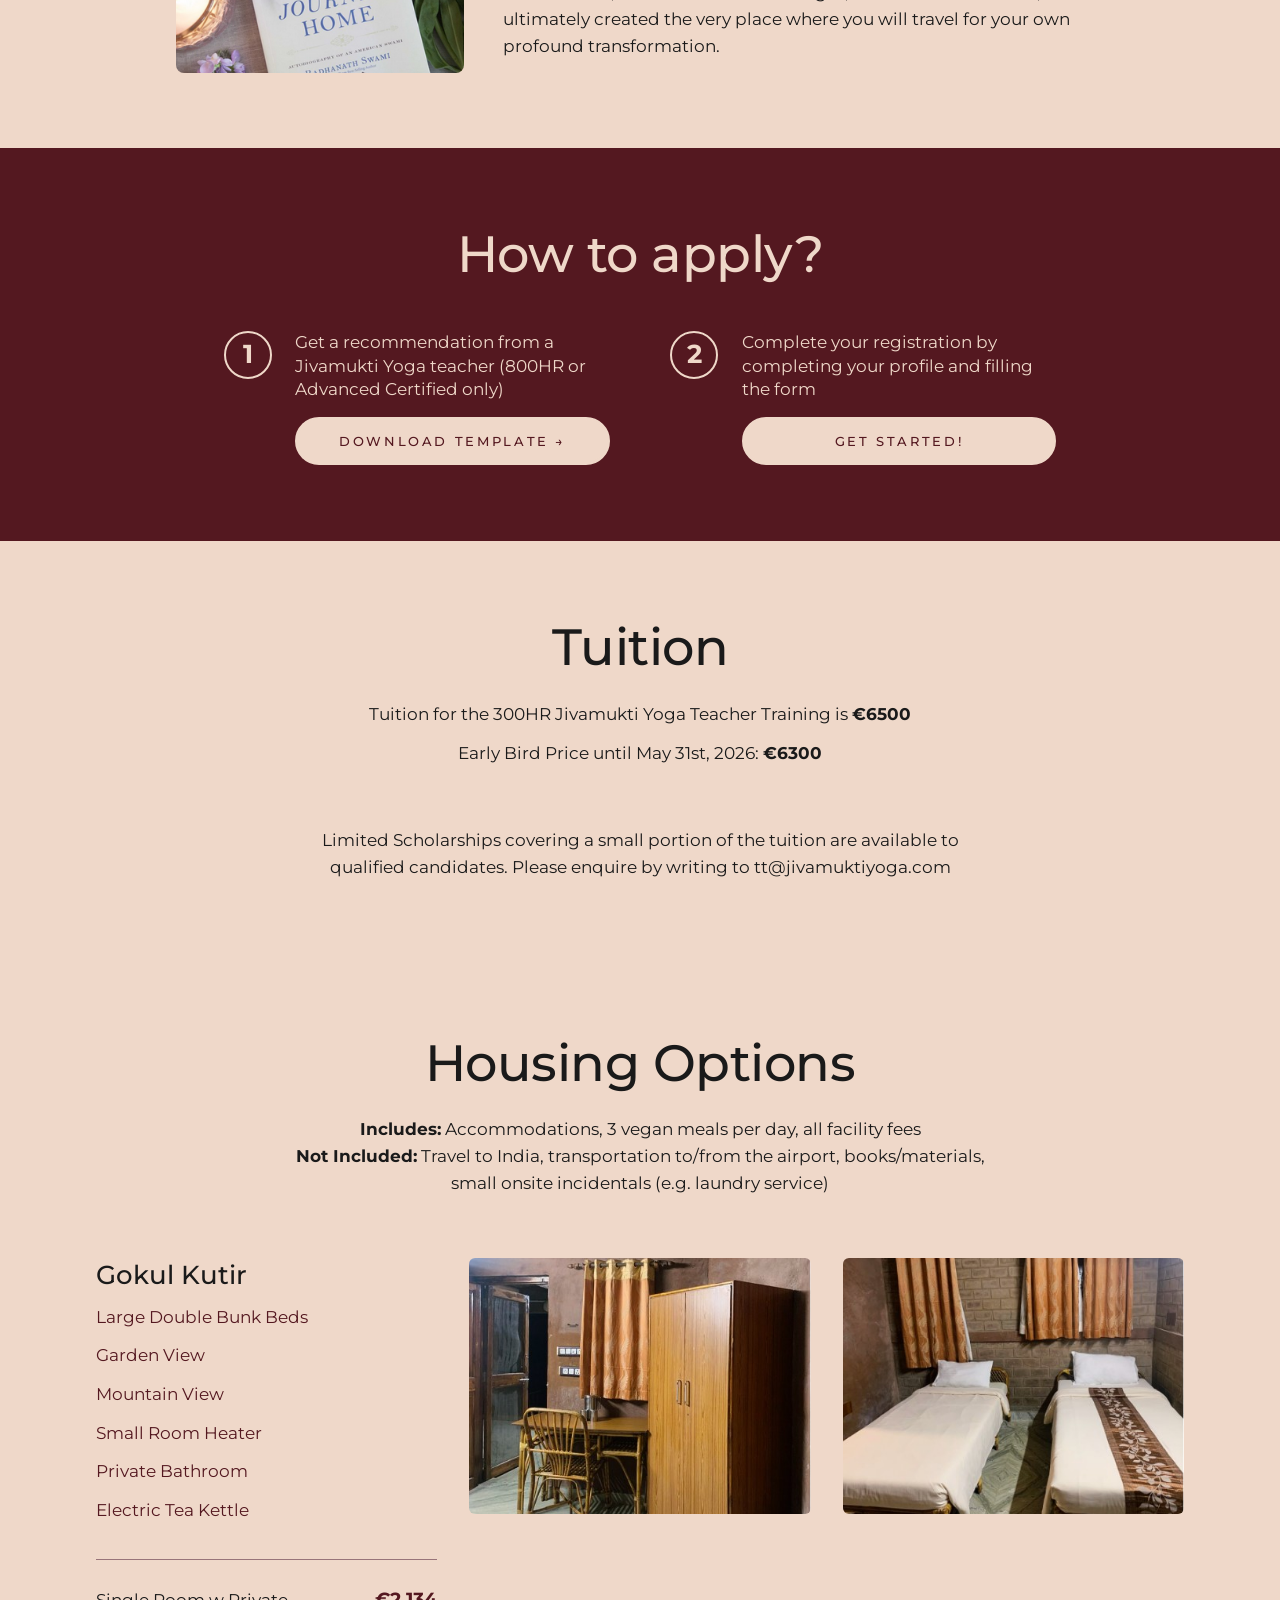
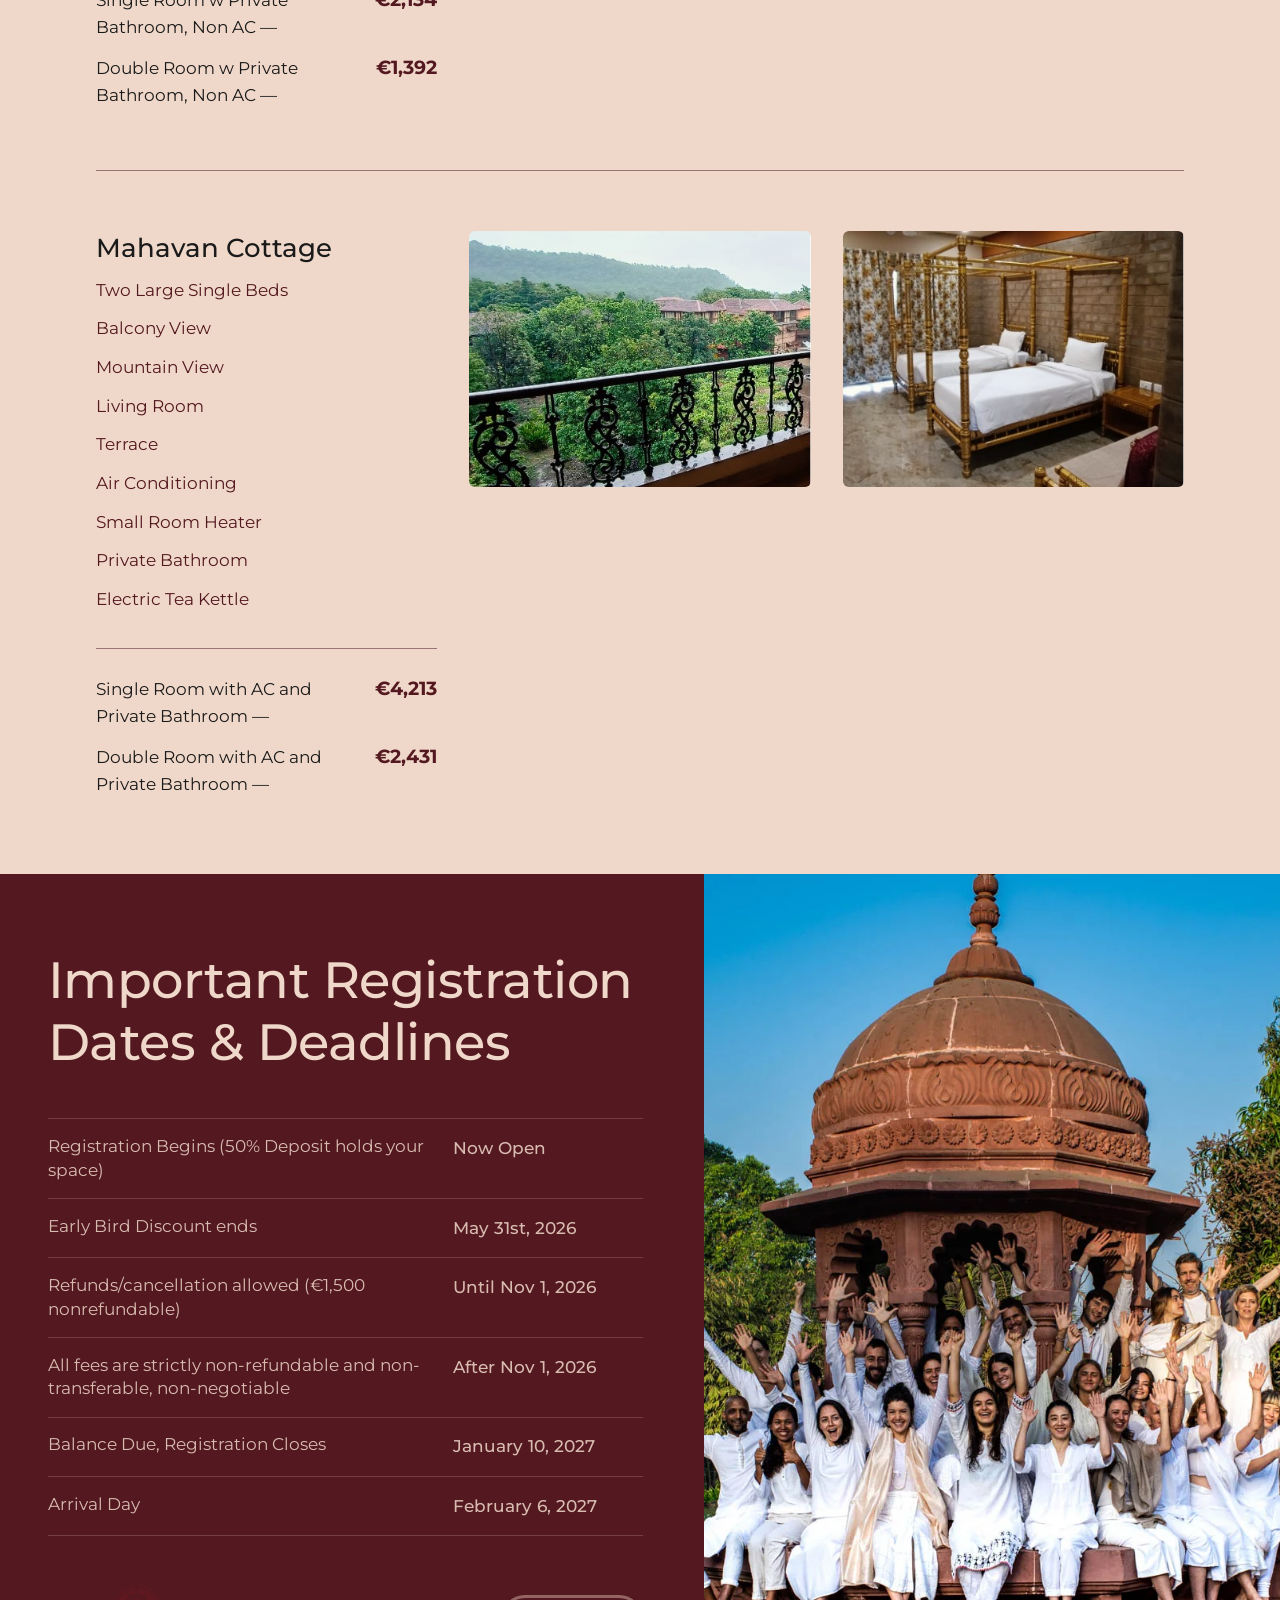
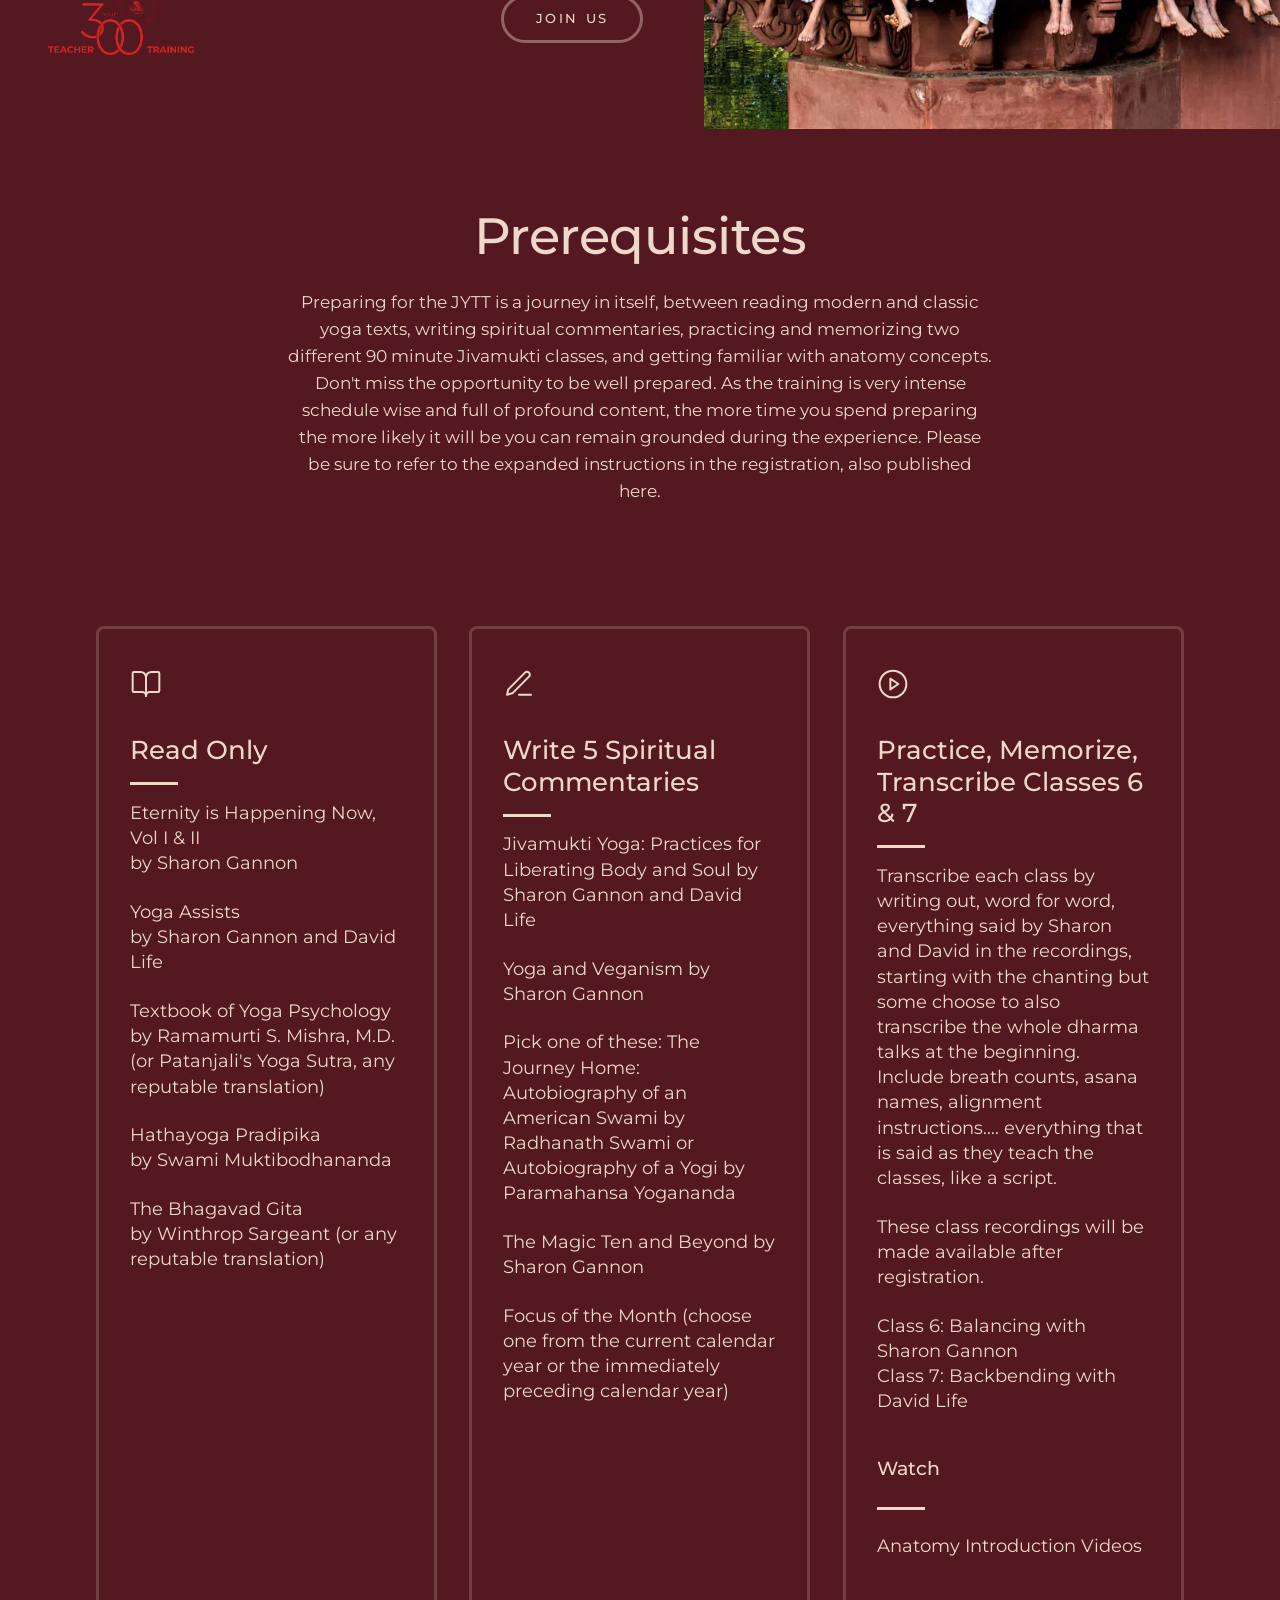
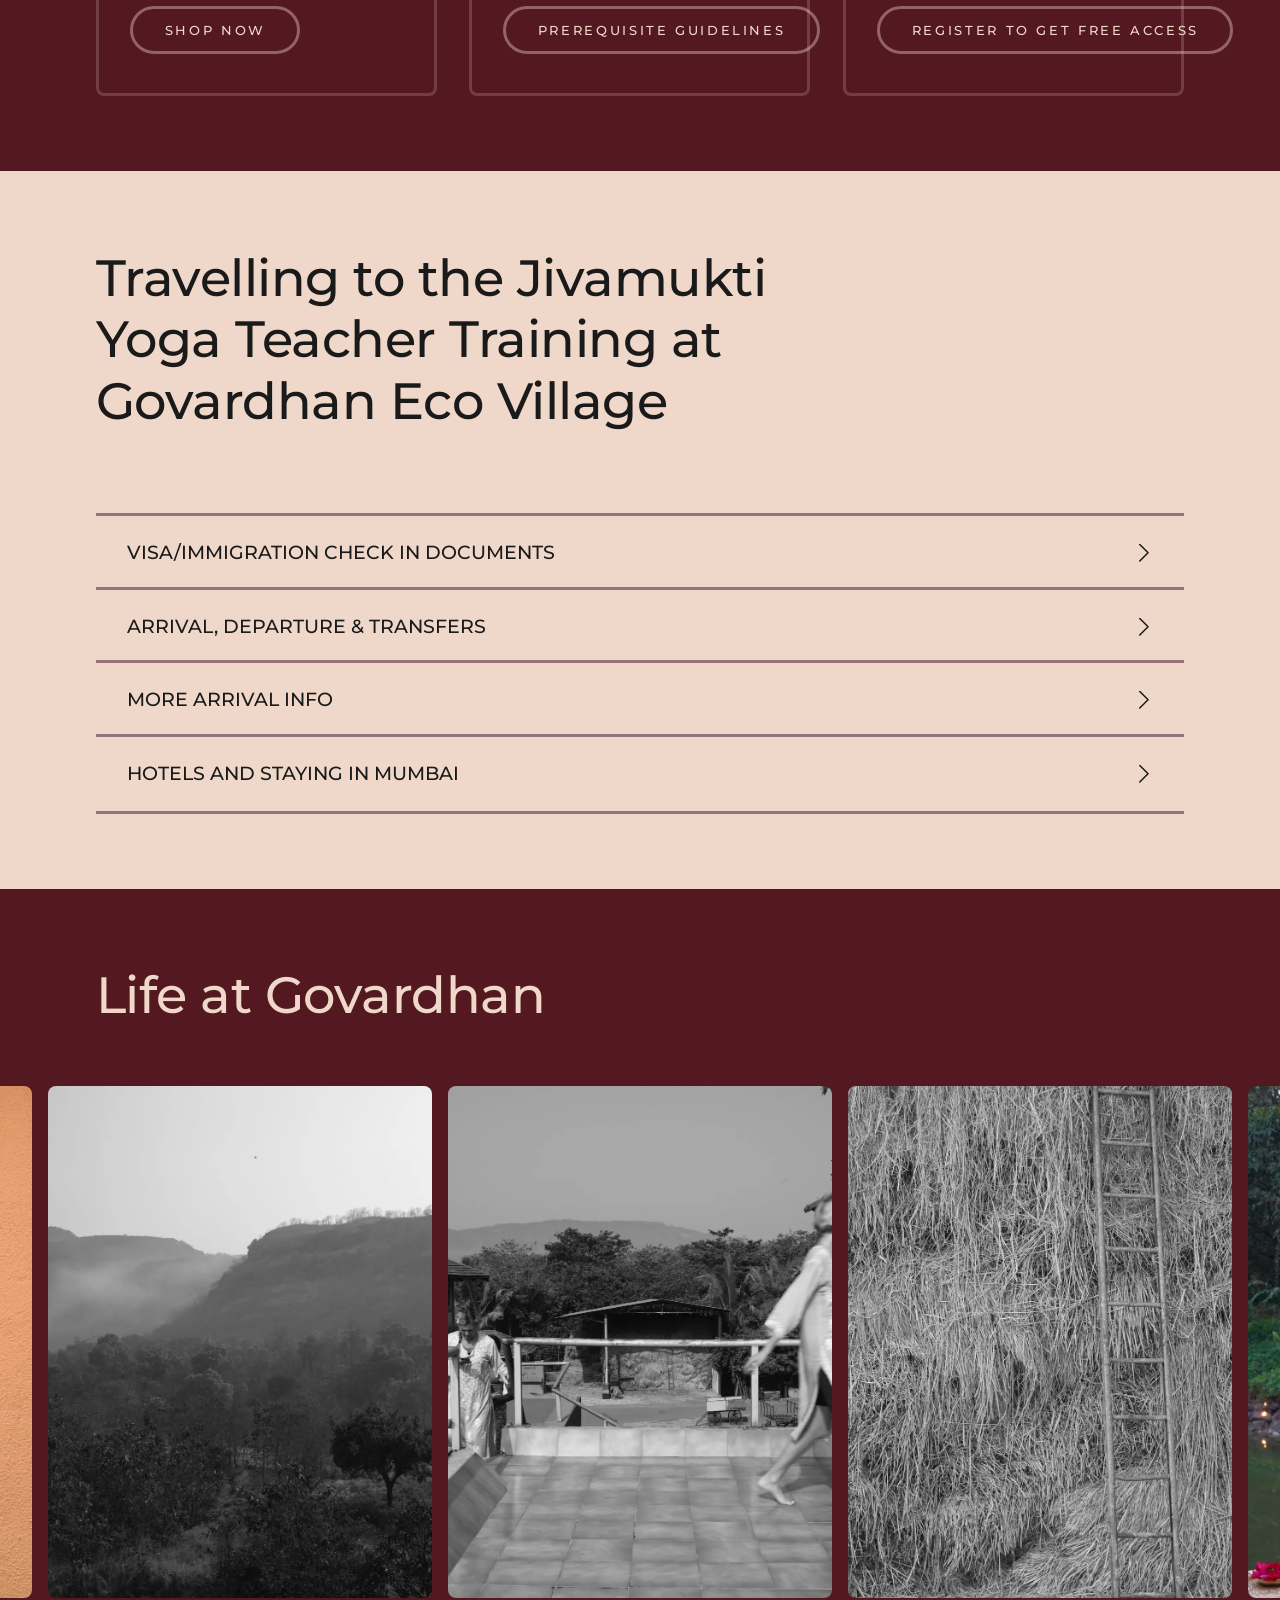
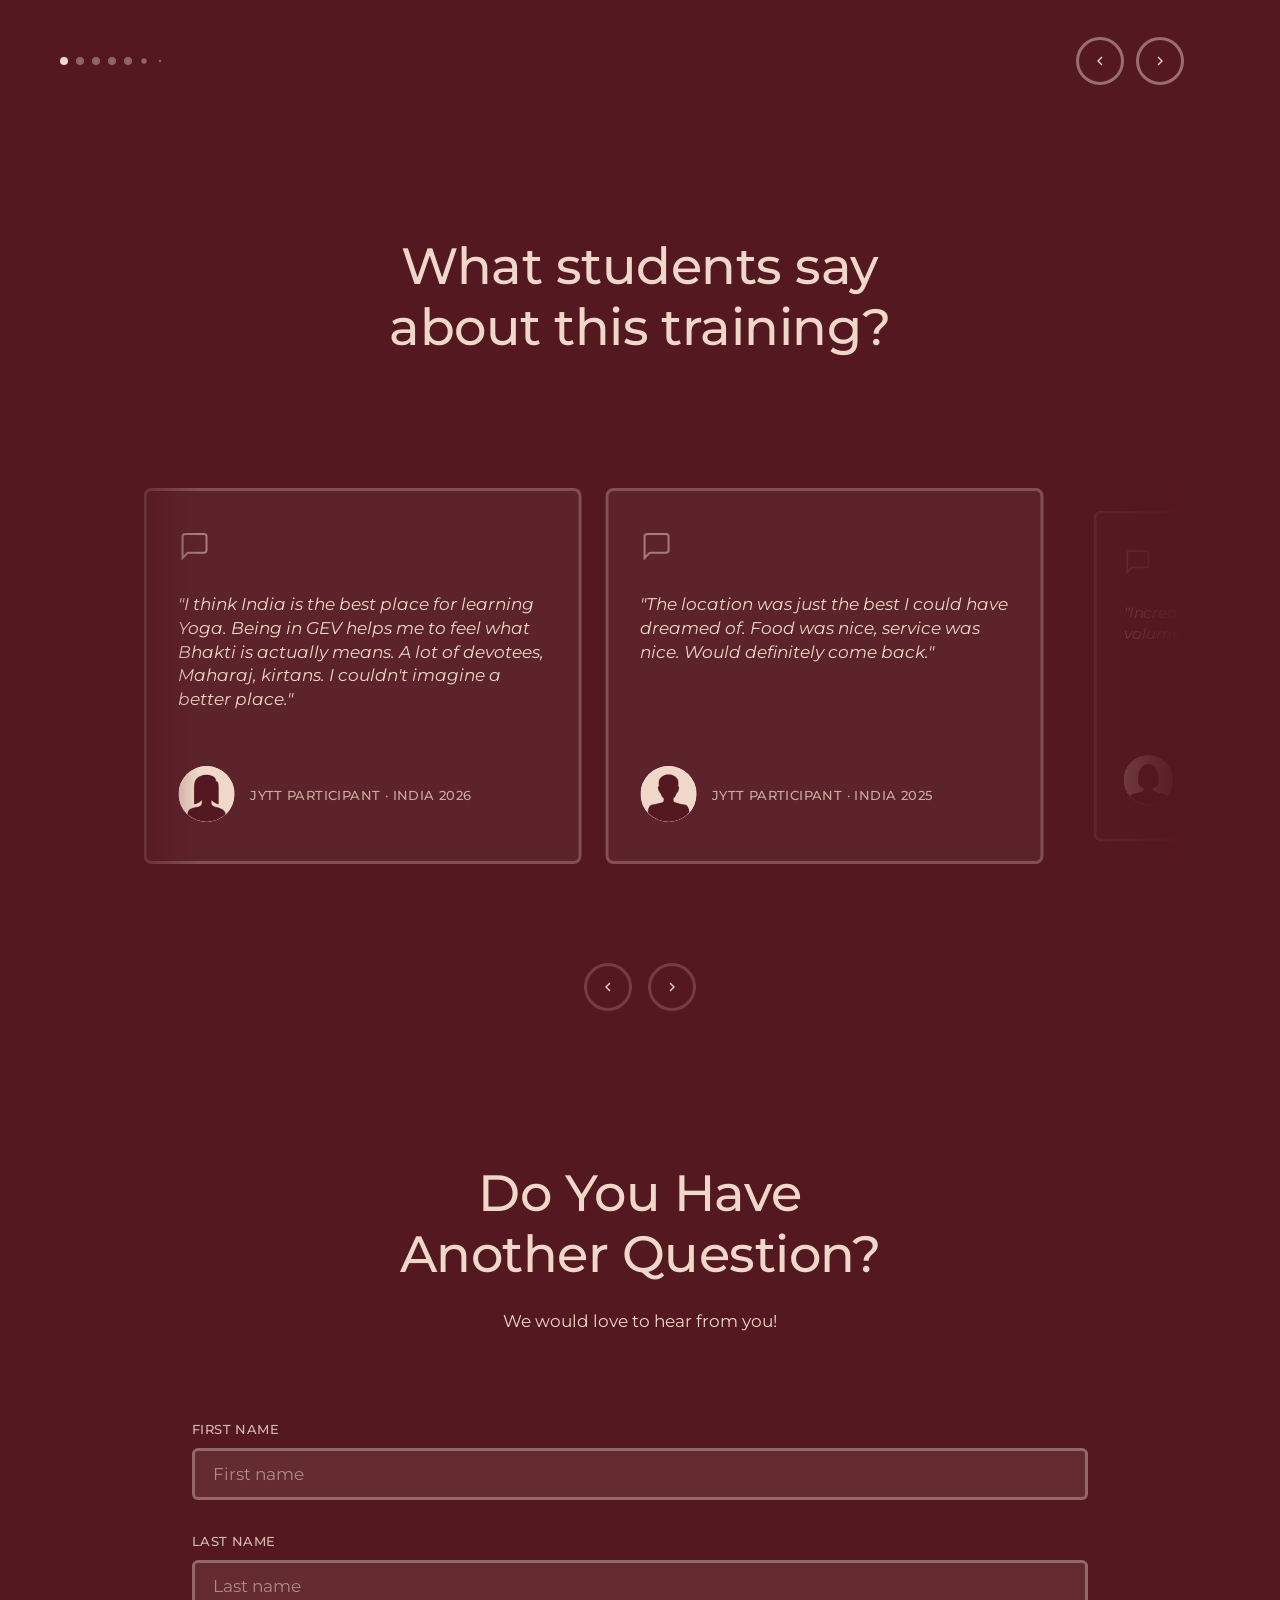
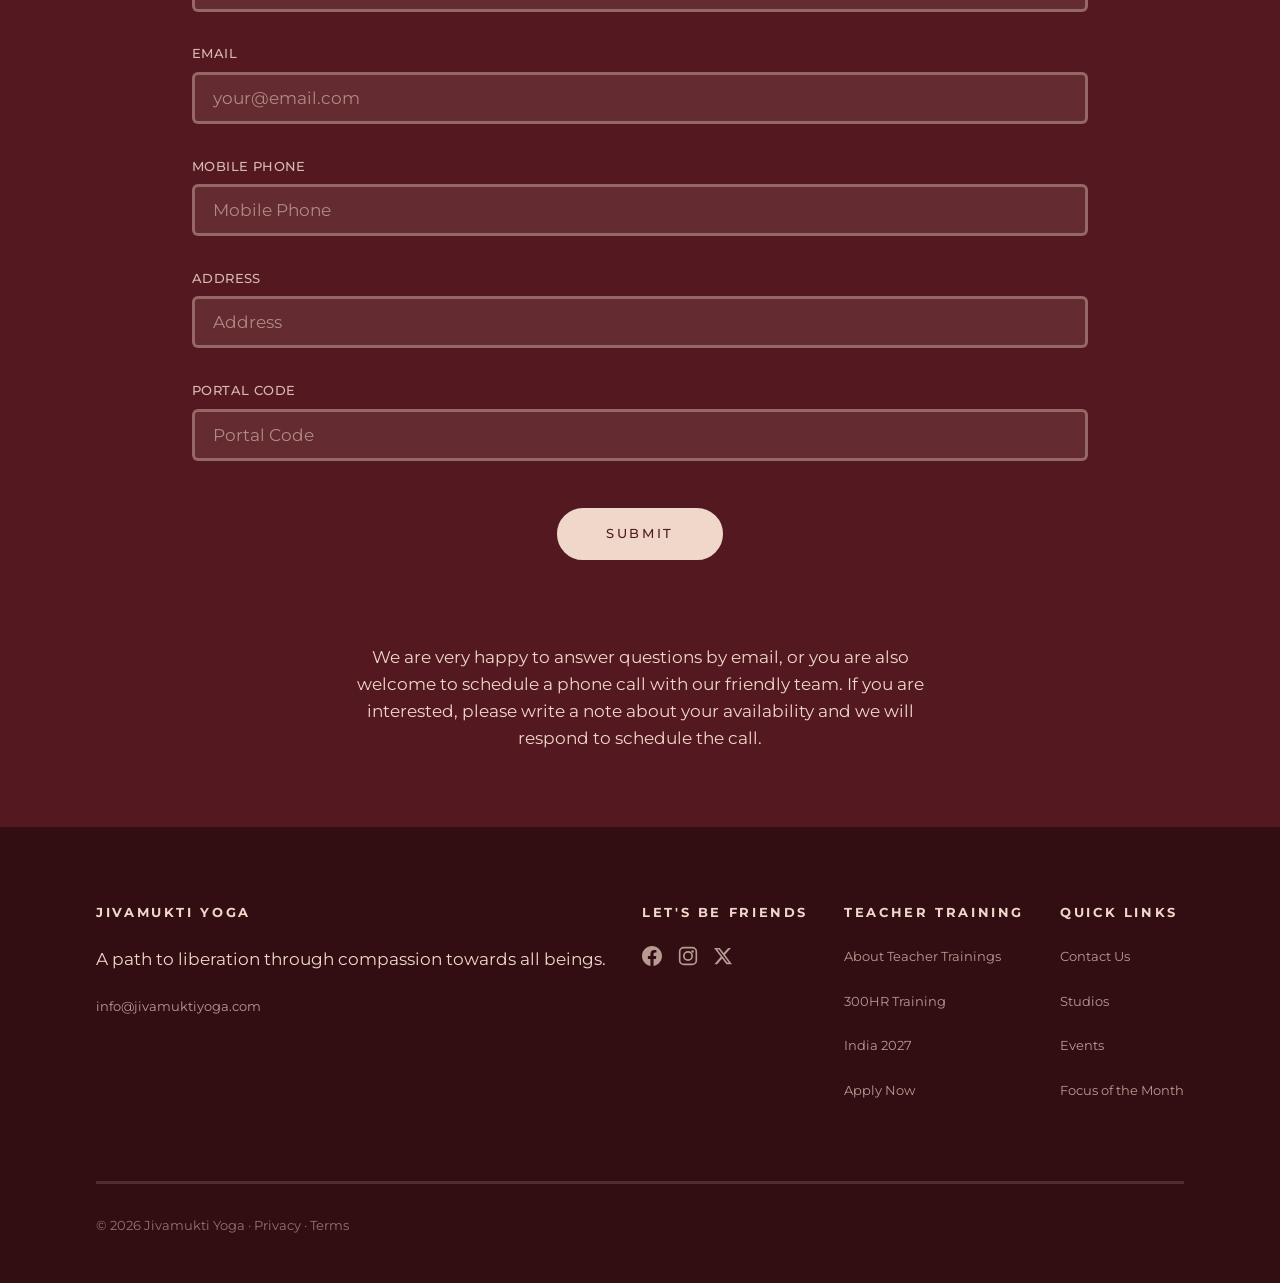
==== commit a52d097f: "deploy: prerequisites — tighten title→intro gap to match other sections Wrapped the heading + intro " ====
--- a/index.html
+++ b/index.html
@@ -548,9 +548,11 @@
       <!-- ─── PREREQUISITES ────────────────────────────────────── -->
       <section class="u-section u-theme-brand" aria-labelledby="prereq-heading">
         <div class="u-container">
+          <div class="u-content-wrapper is-centered is-tight">
           <h2 class="u-heading india_prereq_title" data-style="h2" id="prereq-heading">Prerequisites</h2>
           <div class="india_prereq_intro">
             <p class="u-text-style-main">Preparing for the JYTT is a journey in itself, between reading modern and classic yoga texts, writing spiritual commentaries, practicing and memorizing two different 90 minute Jivamukti classes, and getting familiar with anatomy concepts. Don't miss the opportunity to be well prepared. As the training is very intense schedule wise and full of profound content, the more time you spend preparing the more likely it will be you can remain grounded during the experience. Please be sure to refer to the expanded instructions in the registration, also published <a href="https://jivamuktiyoga.com/prerequisites-300-teacher-training/" target="_blank" rel="noopener">here</a>.</p>
+          </div>
           </div>
           <div class="india_prereq_grid">
 
--- a/css/project.css
+++ b/css/project.css
@@ -1897,7 +1897,6 @@
   margin-left: auto;
   margin-right: auto;
   text-align: center;
-  margin-top: var(--_spacing---space--5-32px);
 }
 
 .india_prereq_grid {
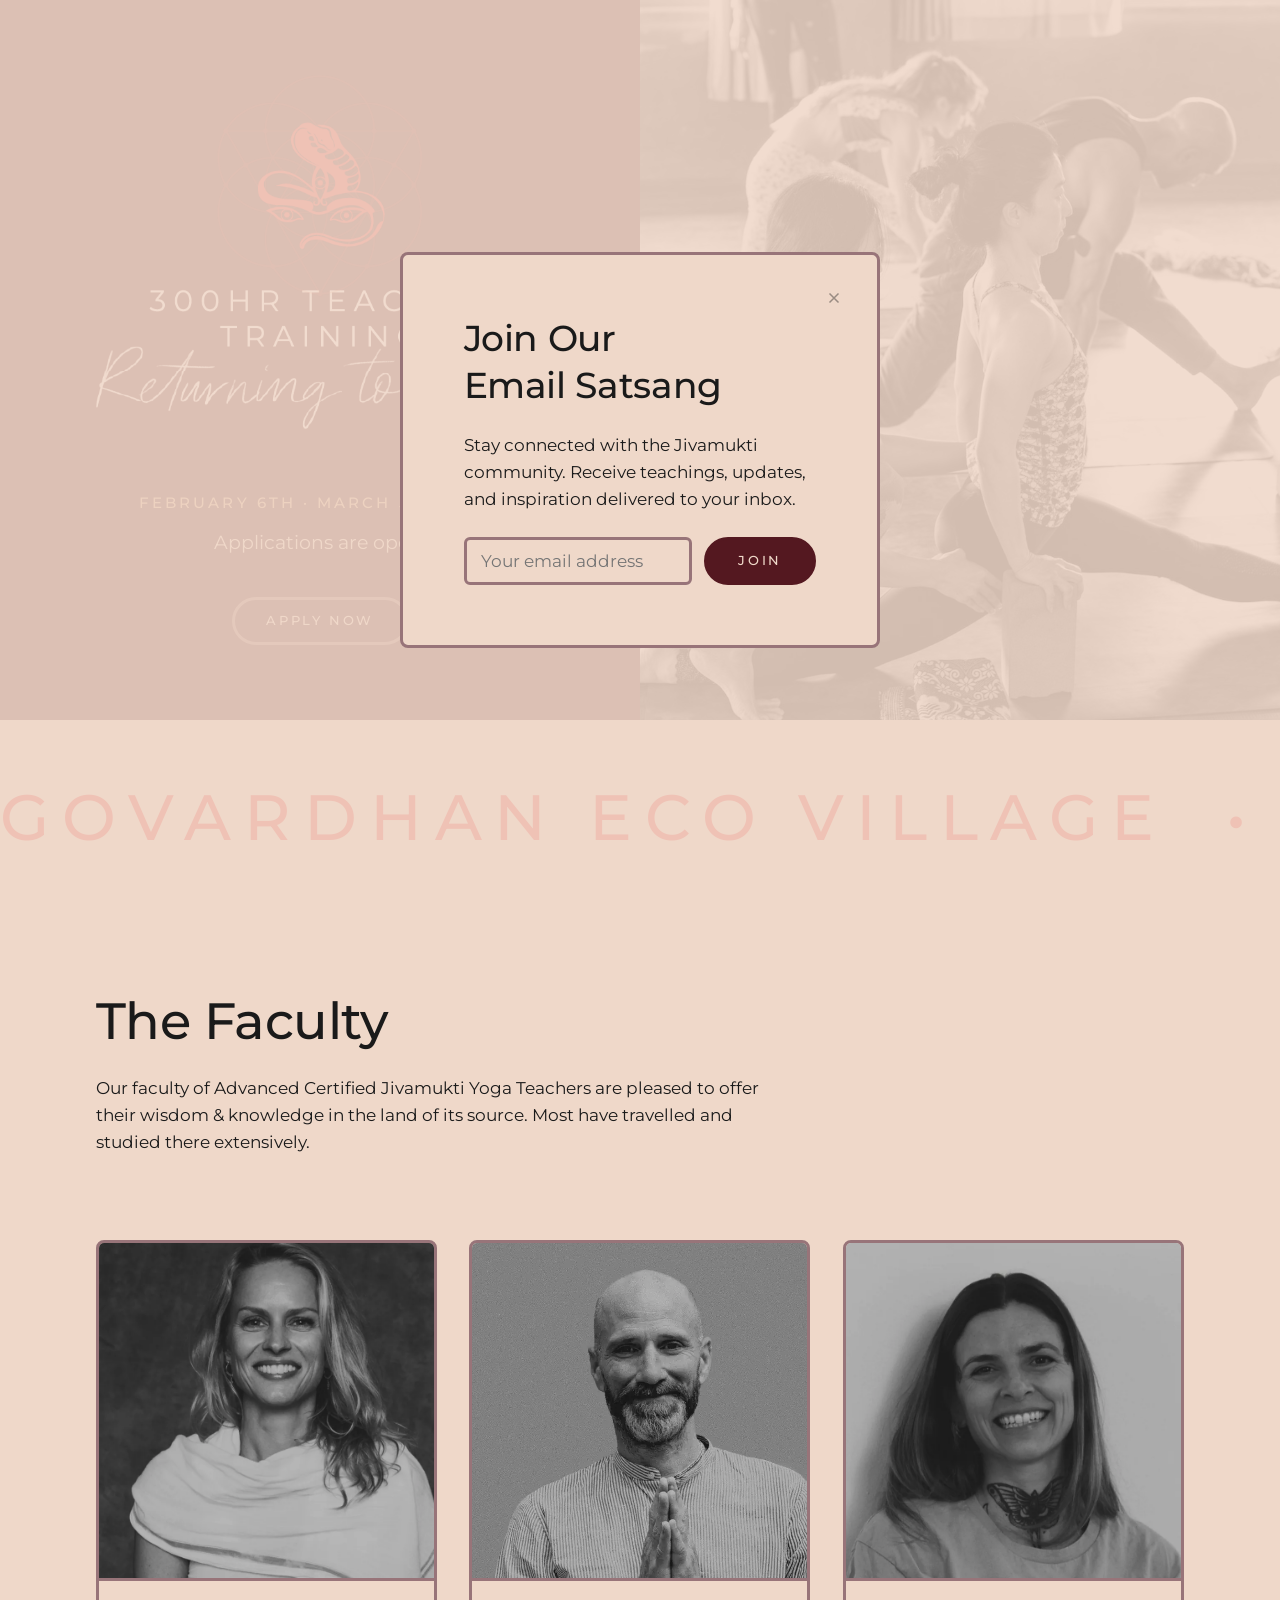
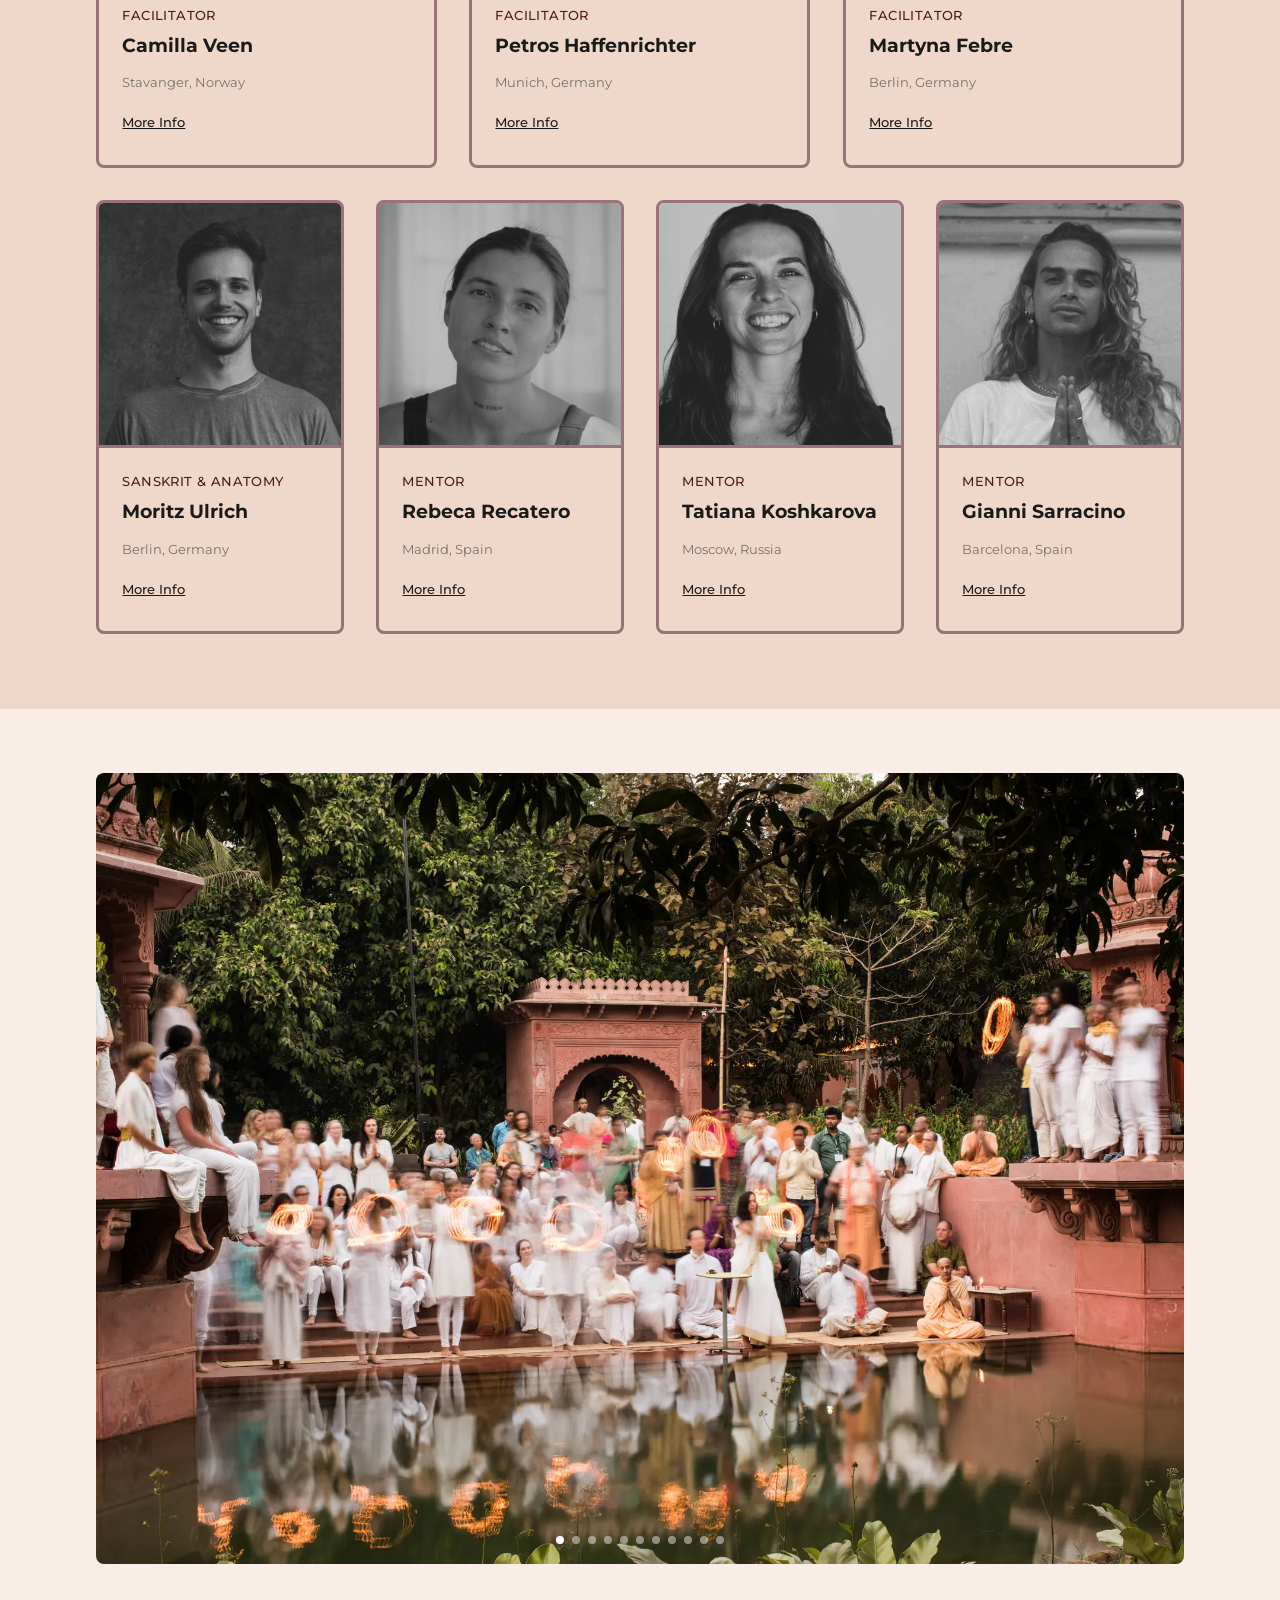
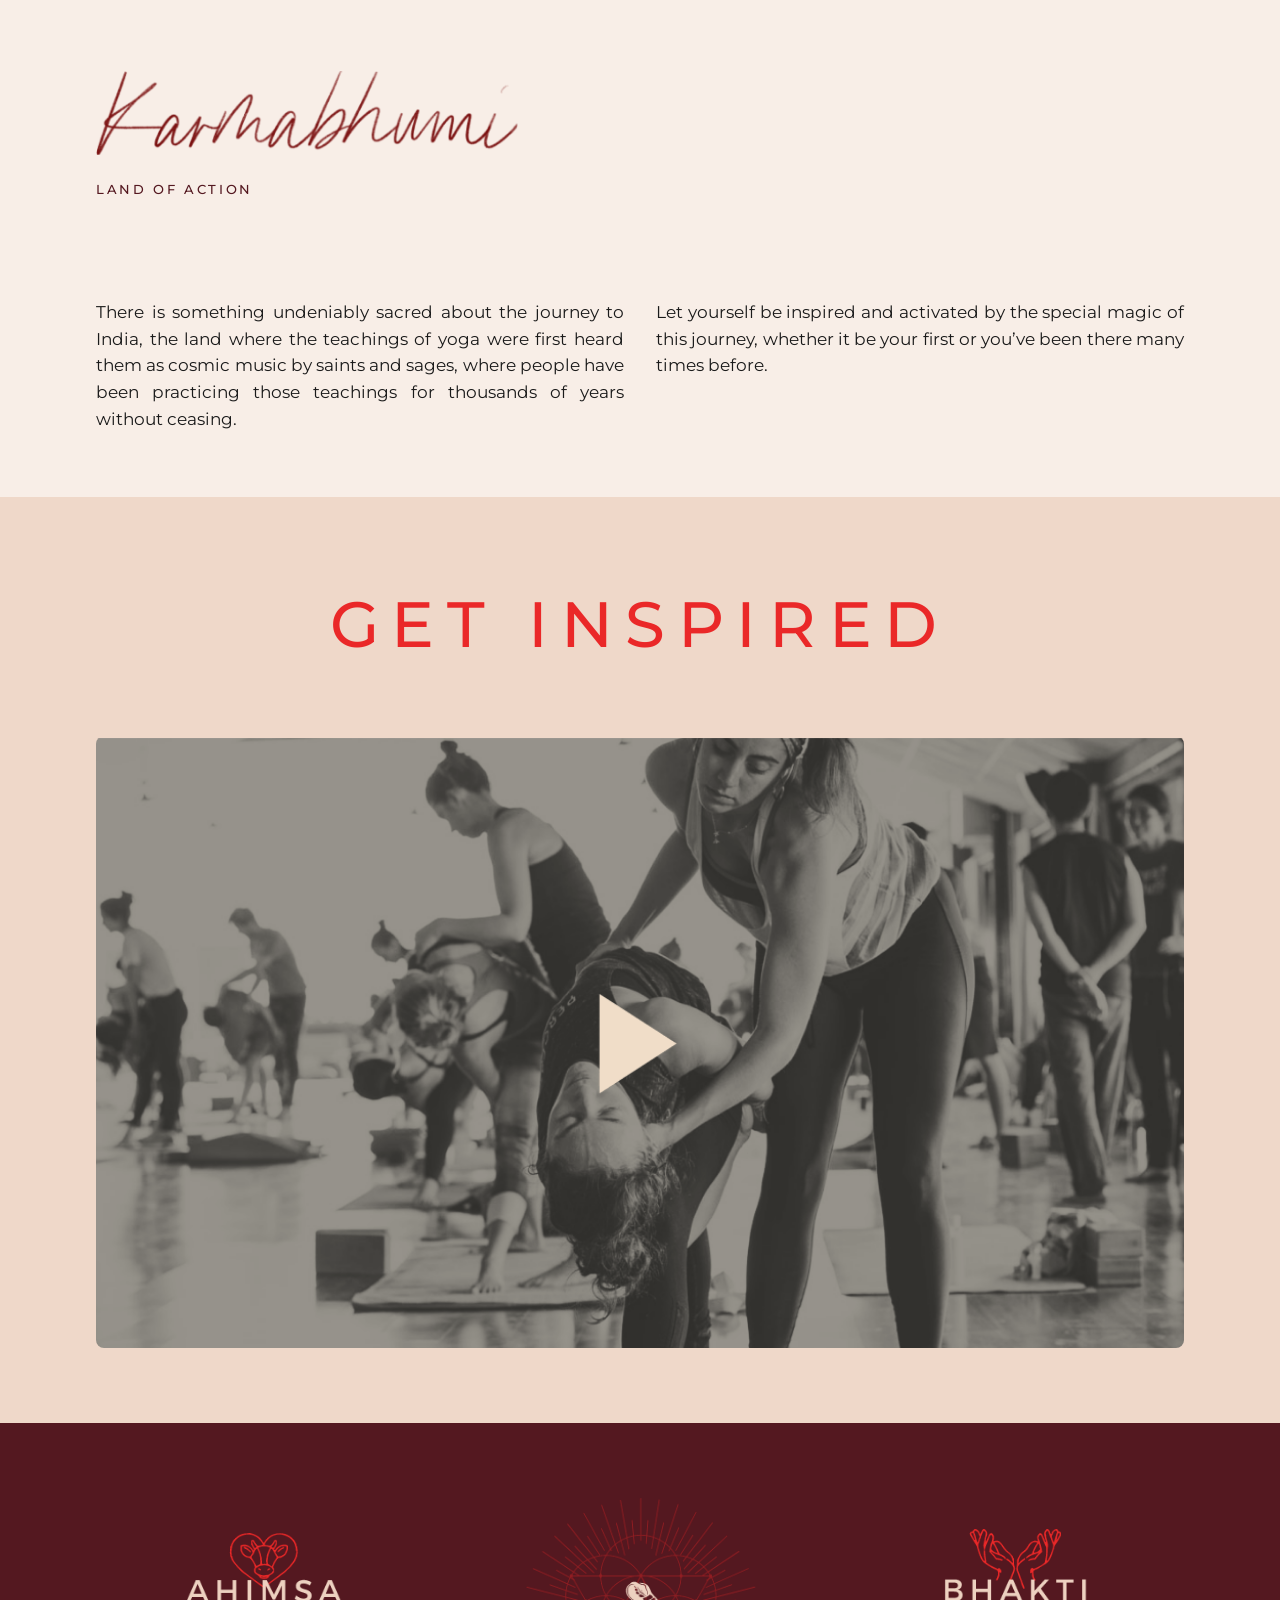
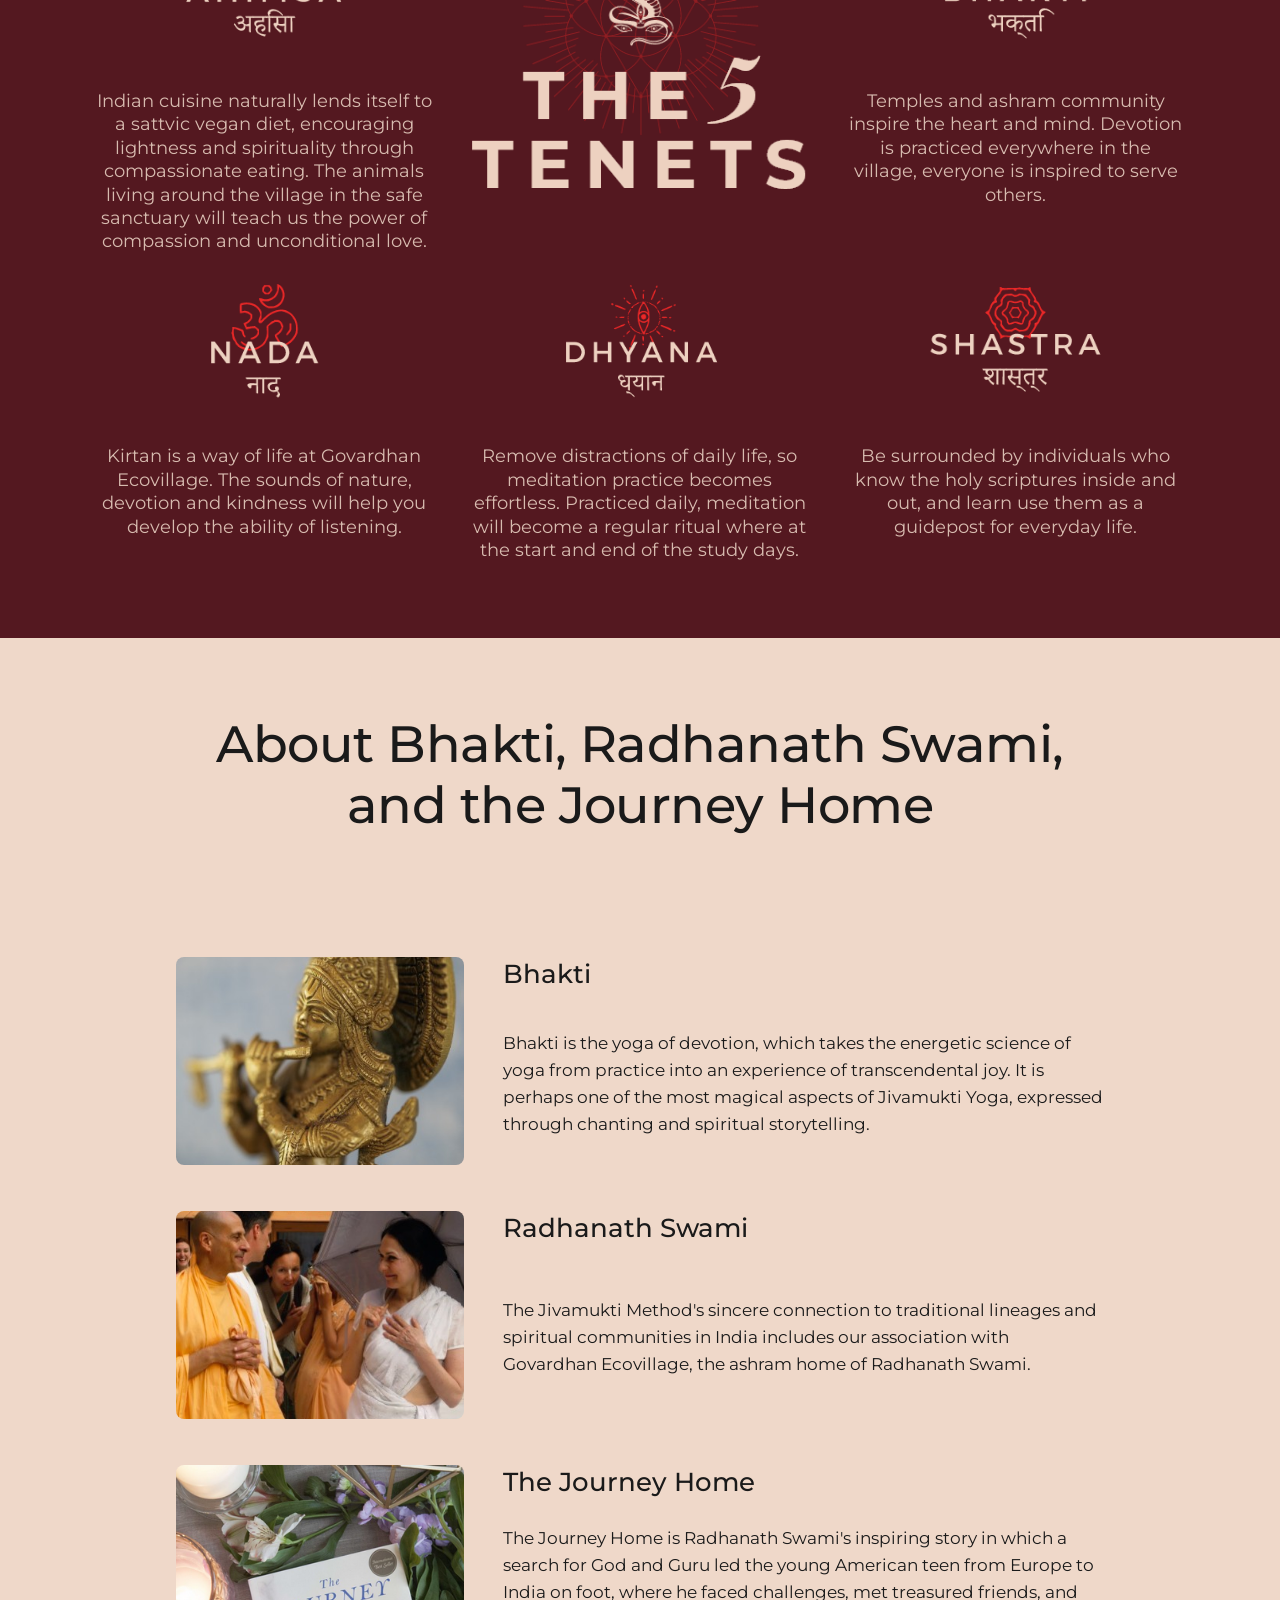
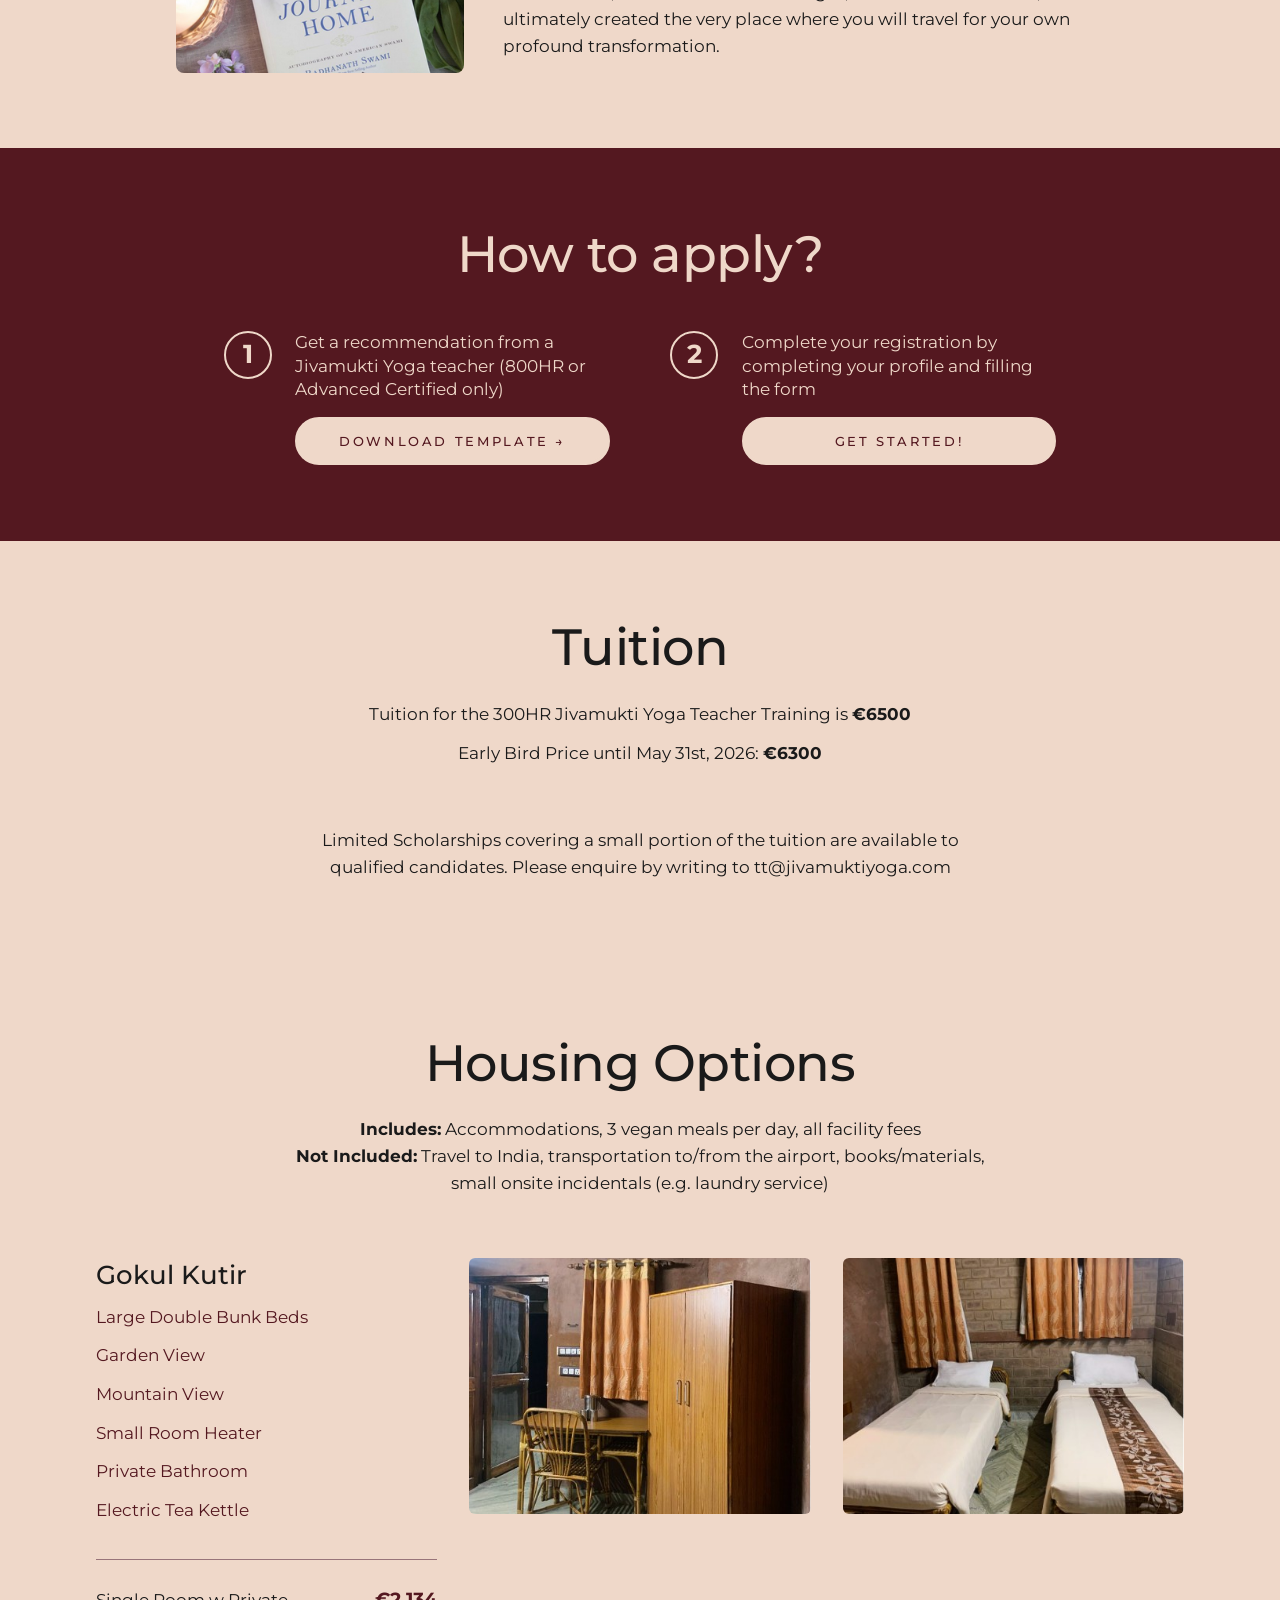
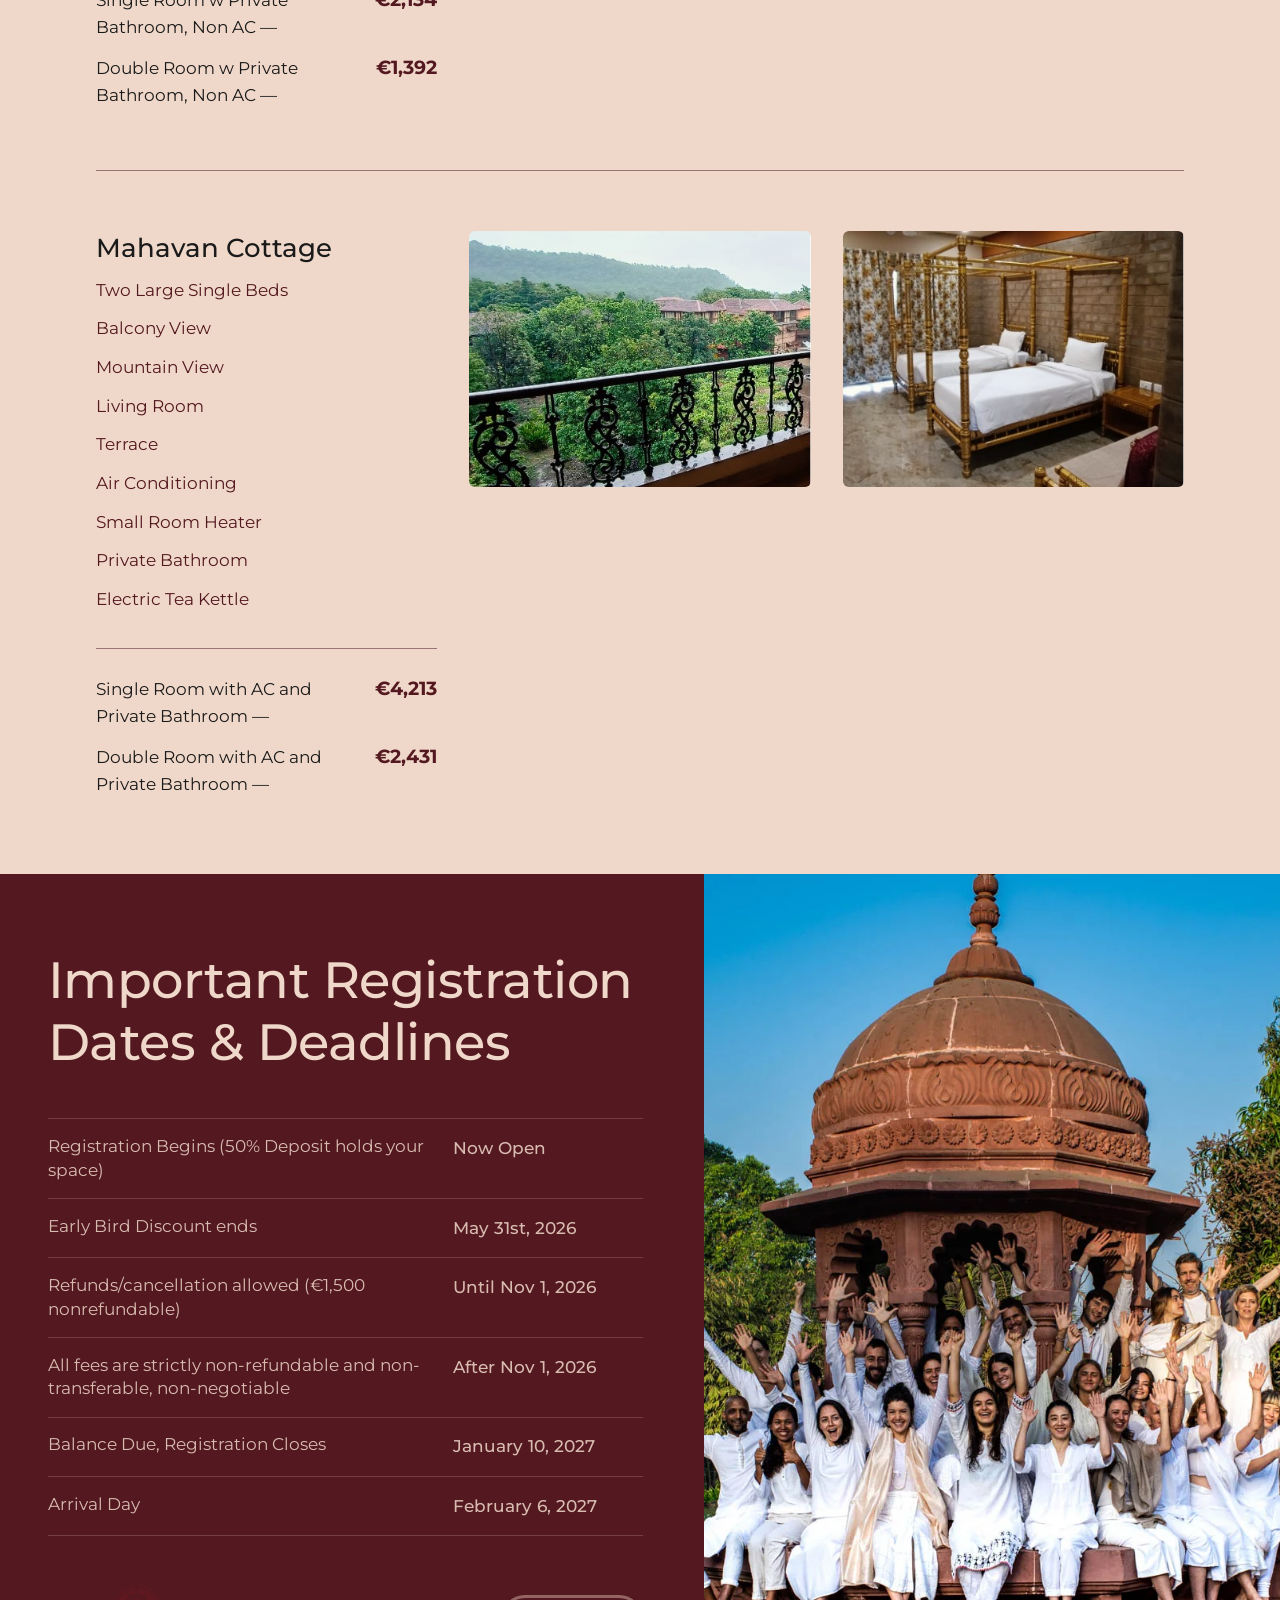
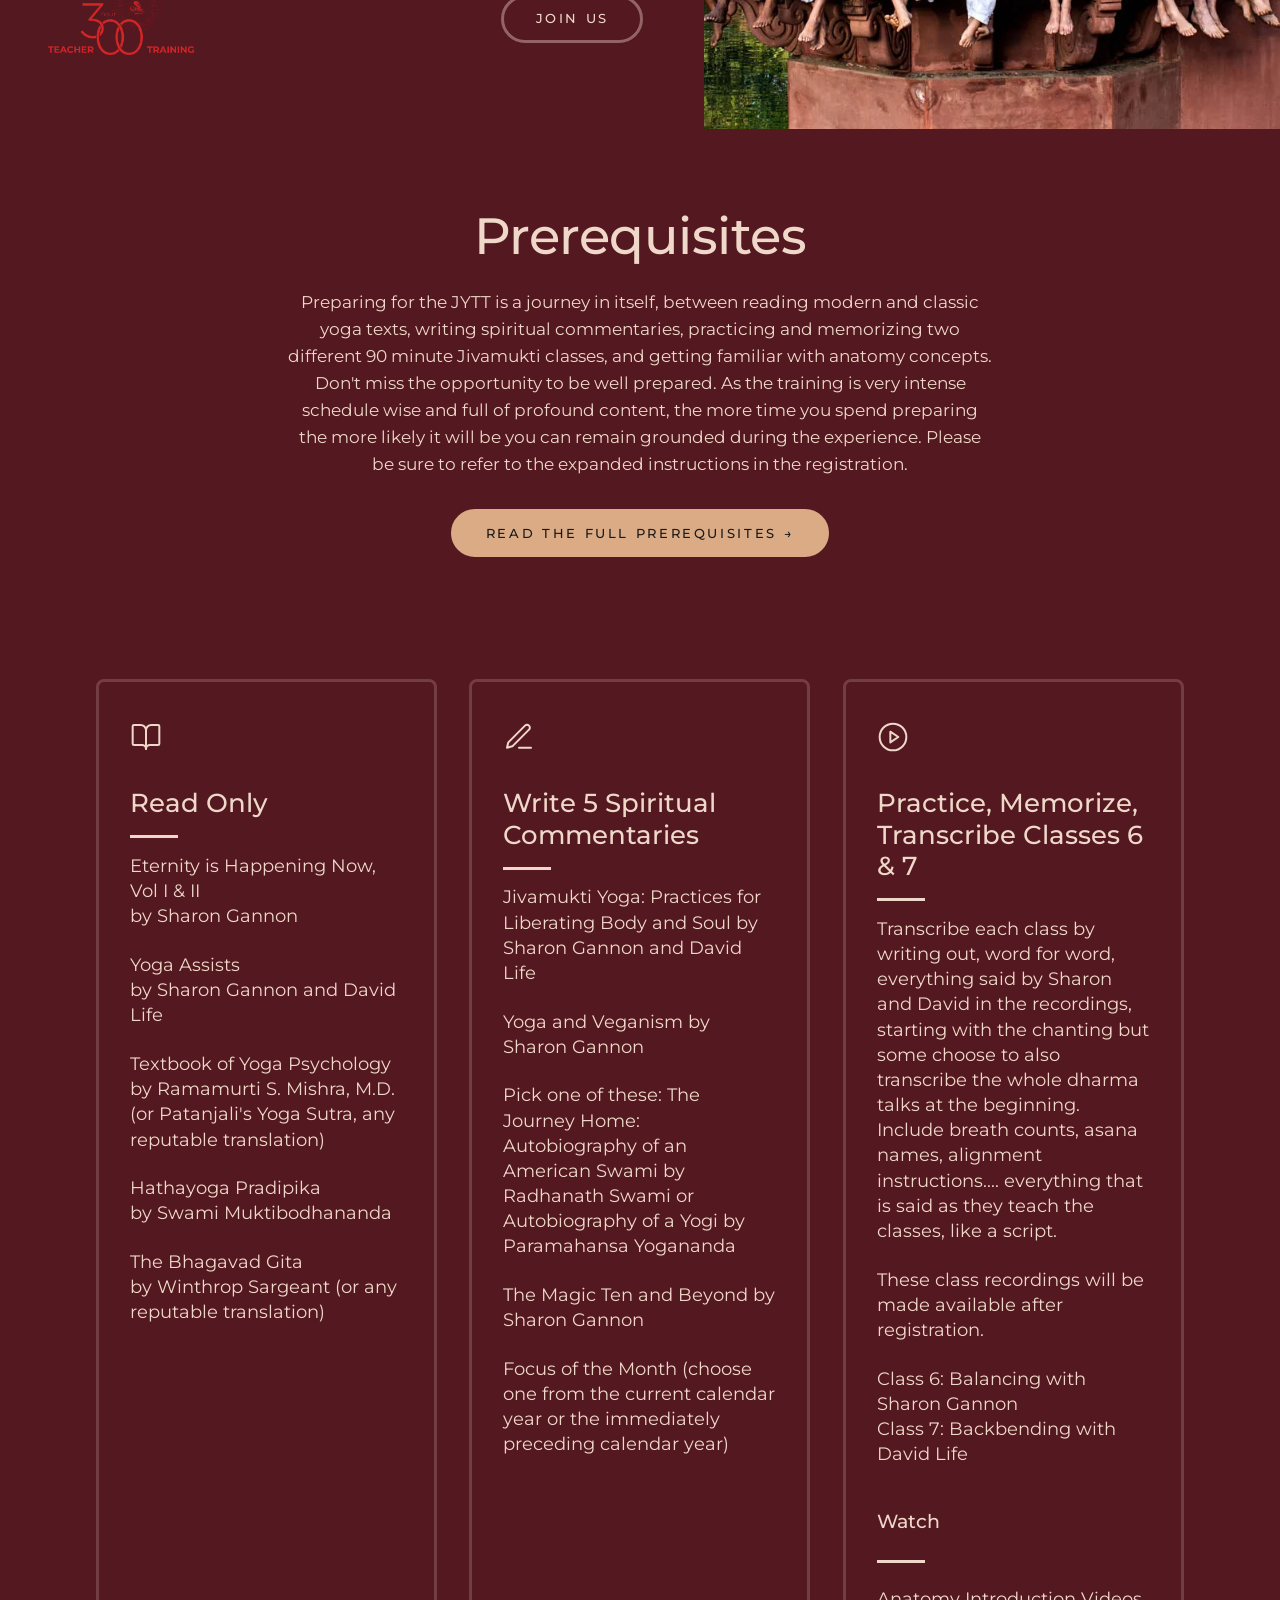
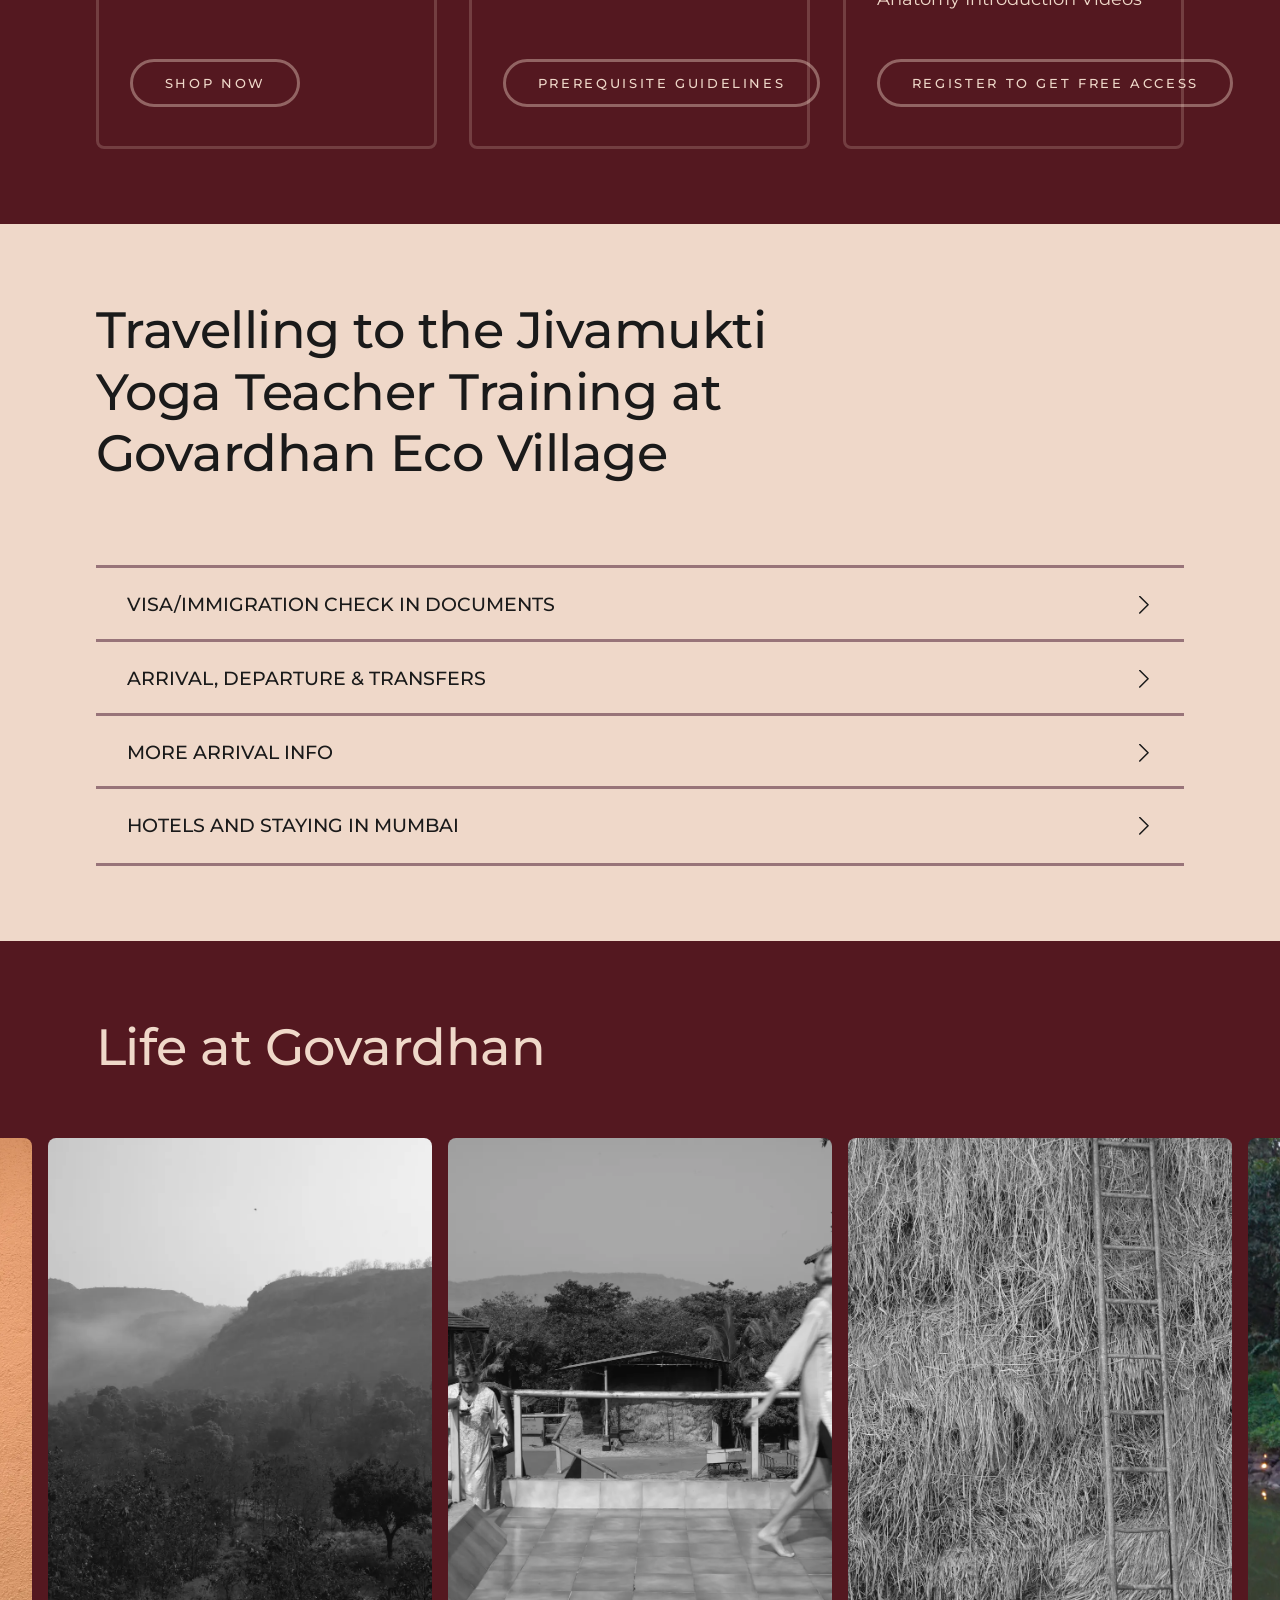
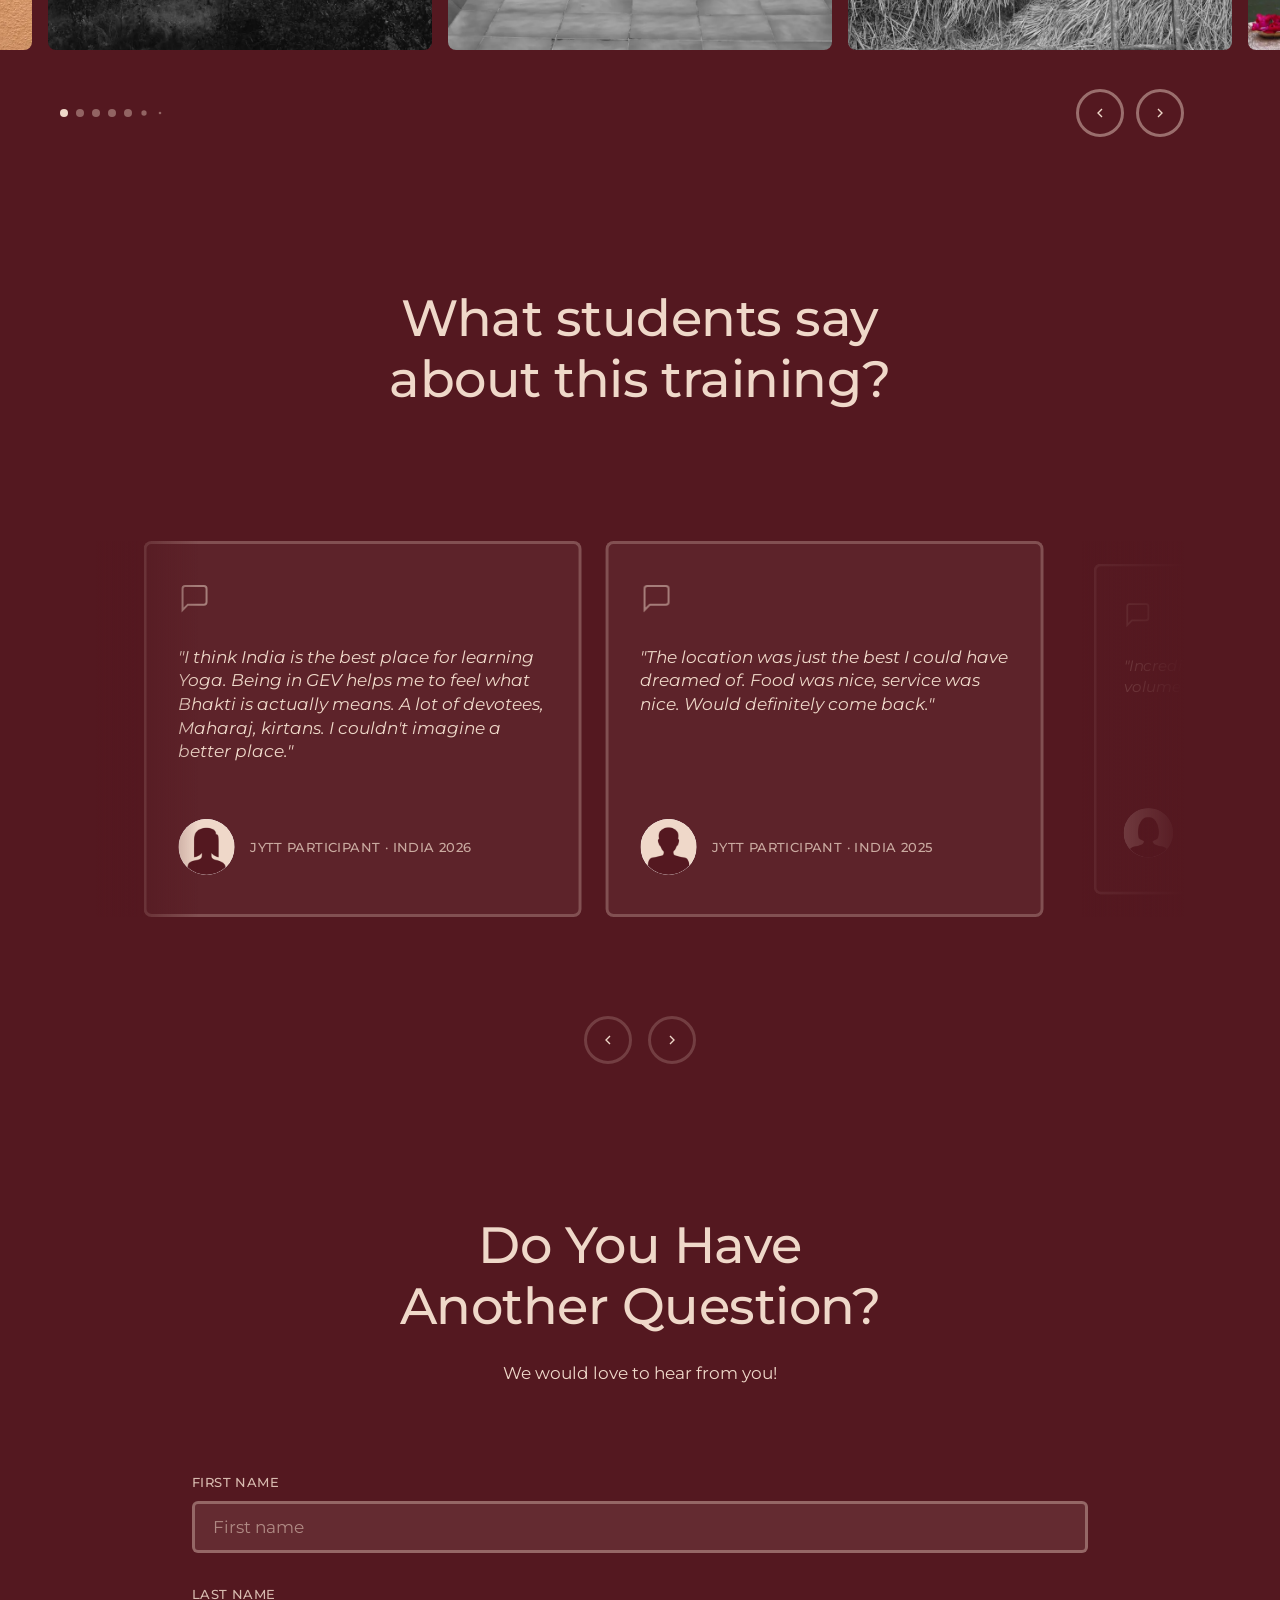
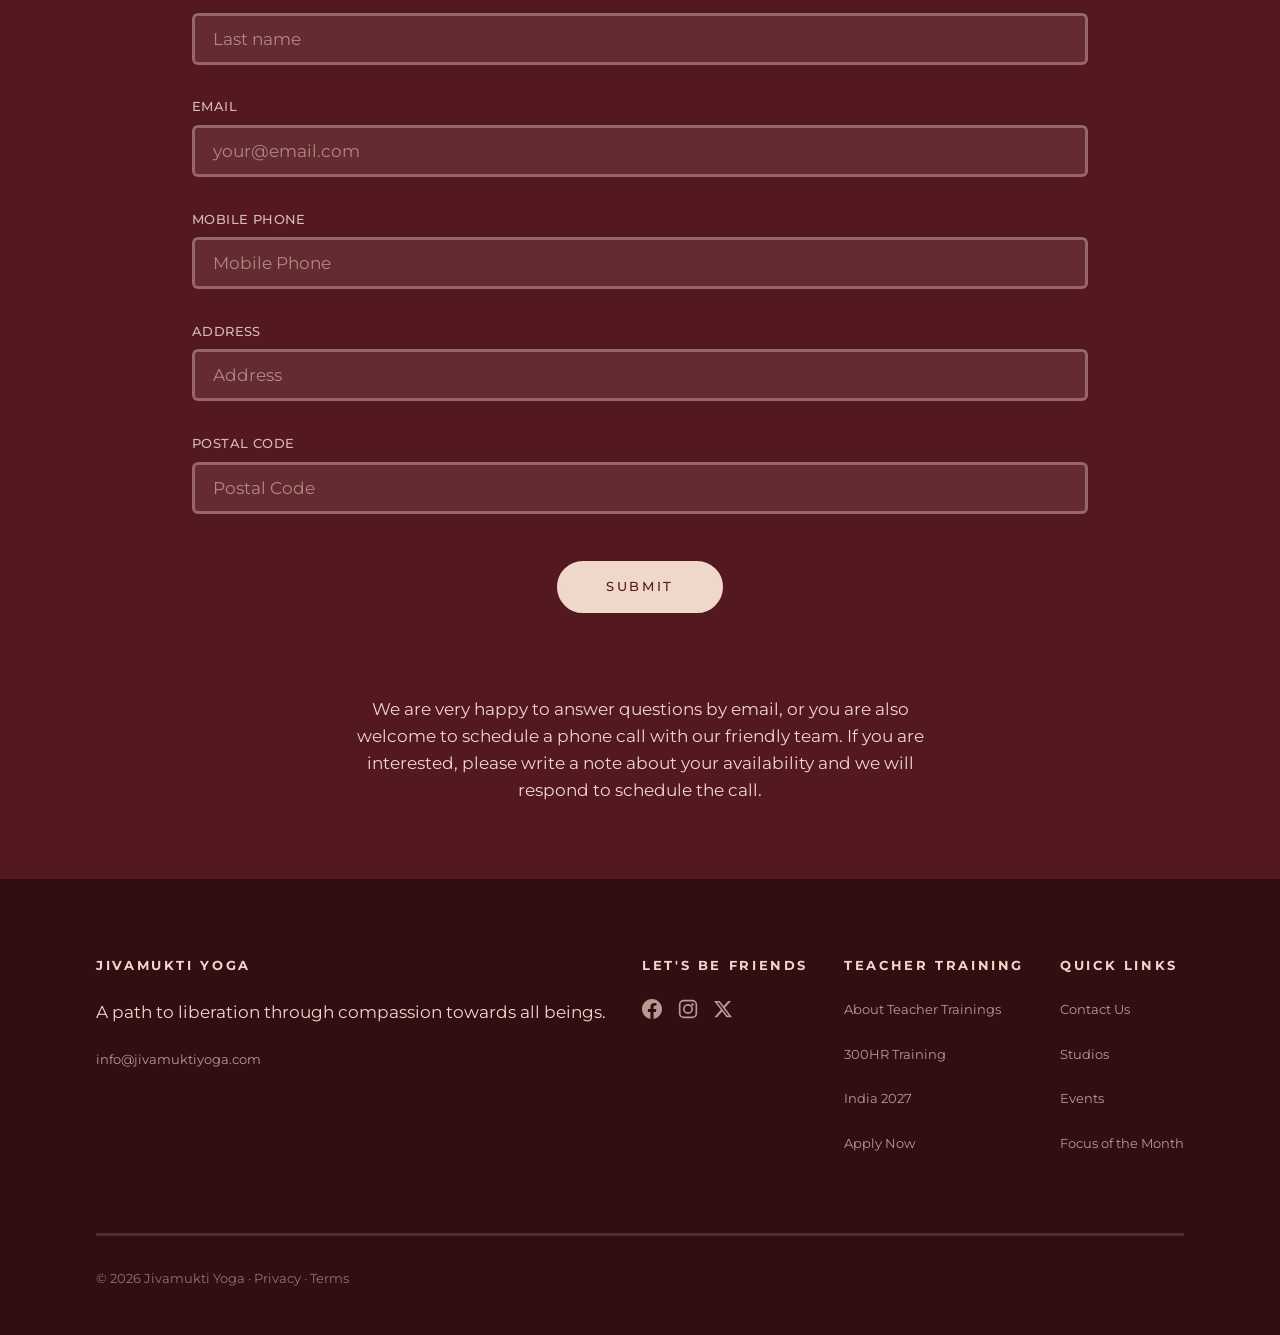
==== commit e1a23f0c: "deploy: sync src edits — Postal Code fix + prereq CTA button + copy tweaks - Contact form: "Portal C" ====
--- a/index.html
+++ b/index.html
@@ -551,7 +551,8 @@
           <div class="u-content-wrapper is-centered is-tight">
           <h2 class="u-heading india_prereq_title" data-style="h2" id="prereq-heading">Prerequisites</h2>
           <div class="india_prereq_intro">
-            <p class="u-text-style-main">Preparing for the JYTT is a journey in itself, between reading modern and classic yoga texts, writing spiritual commentaries, practicing and memorizing two different 90 minute Jivamukti classes, and getting familiar with anatomy concepts. Don't miss the opportunity to be well prepared. As the training is very intense schedule wise and full of profound content, the more time you spend preparing the more likely it will be you can remain grounded during the experience. Please be sure to refer to the expanded instructions in the registration, also published <a href="https://jivamuktiyoga.com/prerequisites-300-teacher-training/" target="_blank" rel="noopener">here</a>.</p>
+            <p class="u-text-style-main">Preparing for the JYTT is a journey in itself, between reading modern and classic yoga texts, writing spiritual commentaries, practicing and memorizing two different 90 minute Jivamukti classes, and getting familiar with anatomy concepts. Don't miss the opportunity to be well prepared. As the training is very intense schedule wise and full of profound content, the more time you spend preparing the more likely it will be you can remain grounded during the experience. Please be sure to refer to the expanded instructions in the registration.</p>
+            <a href="https://jivamuktiyoga.com/prerequisites-300-teacher-training/" class="button_primary india_prereq_cta" target="_blank" rel="noopener">Read the Full Prerequisites →</a>
           </div>
           </div>
           <div class="india_prereq_grid">
@@ -652,7 +653,7 @@
                 <div class="accordion_content_wrap">
                   <div class="accordion_content_padding">
                     <p class="u-text-style-main accordion_subhead">Arrival</p>
-                    <p class="u-text-style-main">Arrive to Mumbai via Chhatrapati Shivaji International Airport by very latest morning of Saturday, February 6th, 2027. It is a nice option to book your flight to arrive a couple of days early to India to adjust to timezone, climate, etc. You can coordinate to meet with other JYTT students that are also arriving early via our dedicated JYTT Slack Channel. Upon arrival, you can travel directly to Govardhan Ecovillage or stay in Mumbai.</p>
+                    <p class="u-text-style-main">Arrive to Mumbai via Chhatrapati Shivaji International Airport by very latest morning of Saturday, February 6th, 2027. It is a nice option to book your flight to arrive a couple of days early to India to adjust to timezone, climate, etc. You can coordinate to meet with other JYTT students that are also arriving early via our dedicated JYTT Channel. Upon arrival, you can travel directly to Govardhan Ecovillage or stay in Mumbai.</p>
                     <p class="u-text-style-main">Saturday, February 6th is the day you should arrive to Govardhan Ecovillage, which is 2–3 hours drive from Mumbai. Please plan your arrival so you will arrive no later than 4pm to check in.</p>
                     <p class="u-text-style-main accordion_subhead">Departure</p>
                     <p class="u-text-style-main">Anytime on Friday, March 5th, 2027. It is advisable for you to book your departing flights in the evening of March 5th at the earliest, as the journey from GEV to Mumbai is about 3 hrs but could be longer due to traffic.</p>
@@ -667,7 +668,7 @@
                 </div>
                 <div class="accordion_content_wrap">
                   <div class="accordion_content_padding">
-                    <p class="u-text-style-main">For those in need of transport upon arrival, it is strongly suggested that you use your hotel shuttle taxi service if available. Most hotels offer their own airport shuttle — please utilise their service and book in advance. Arrival can be daunting, so make it easy and safe for yourself.</p>
+                    <p class="u-text-style-main">For those in need of transport upon arrival, it is strongly suggested that you use your hotel shuttle taxi service if available. Most hotels offer their own airport shuttle, please utilise their service and book in advance. Arrival can be daunting, so make it easy and safe for yourself.</p>
                     <p class="u-text-style-main">For those staying elsewhere or arriving early, please see the link below regarding transportation options to Mumbai city center or elsewhere: <a href="http://www.mumbaiairport.com/transportation.php" target="_blank" rel="noopener">mumbaiairport.com/transportation.php</a></p>
 
                     <p class="u-text-style-main accordion_subhead">Airport Bus — Arrival (Saturday, Feb 6)</p>
@@ -897,8 +898,8 @@
               <input type="text" id="contact_address" name="address" class="form_field" placeholder="Address">
             </div>
             <div class="form_group">
-              <label class="form_label" for="contact_postal">Portal Code</label>
-              <input type="text" id="contact_postal" name="postal_code" class="form_field" placeholder="Portal Code">
+              <label class="form_label" for="contact_postal">Postal Code</label>
+              <input type="text" id="contact_postal" name="postal_code" class="form_field" placeholder="Postal Code">
             </div>
             <button type="submit" class="button_primary">Submit</button>
           </form>
--- a/css/project.css
+++ b/css/project.css
@@ -1899,6 +1899,10 @@
   text-align: center;
 }
 
+.india_prereq_cta {
+  margin-top: var(--_spacing---space--5-32px);
+}
+
 .india_prereq_grid {
   display: grid;
   grid-template-columns: repeat(3, minmax(0, 1fr));
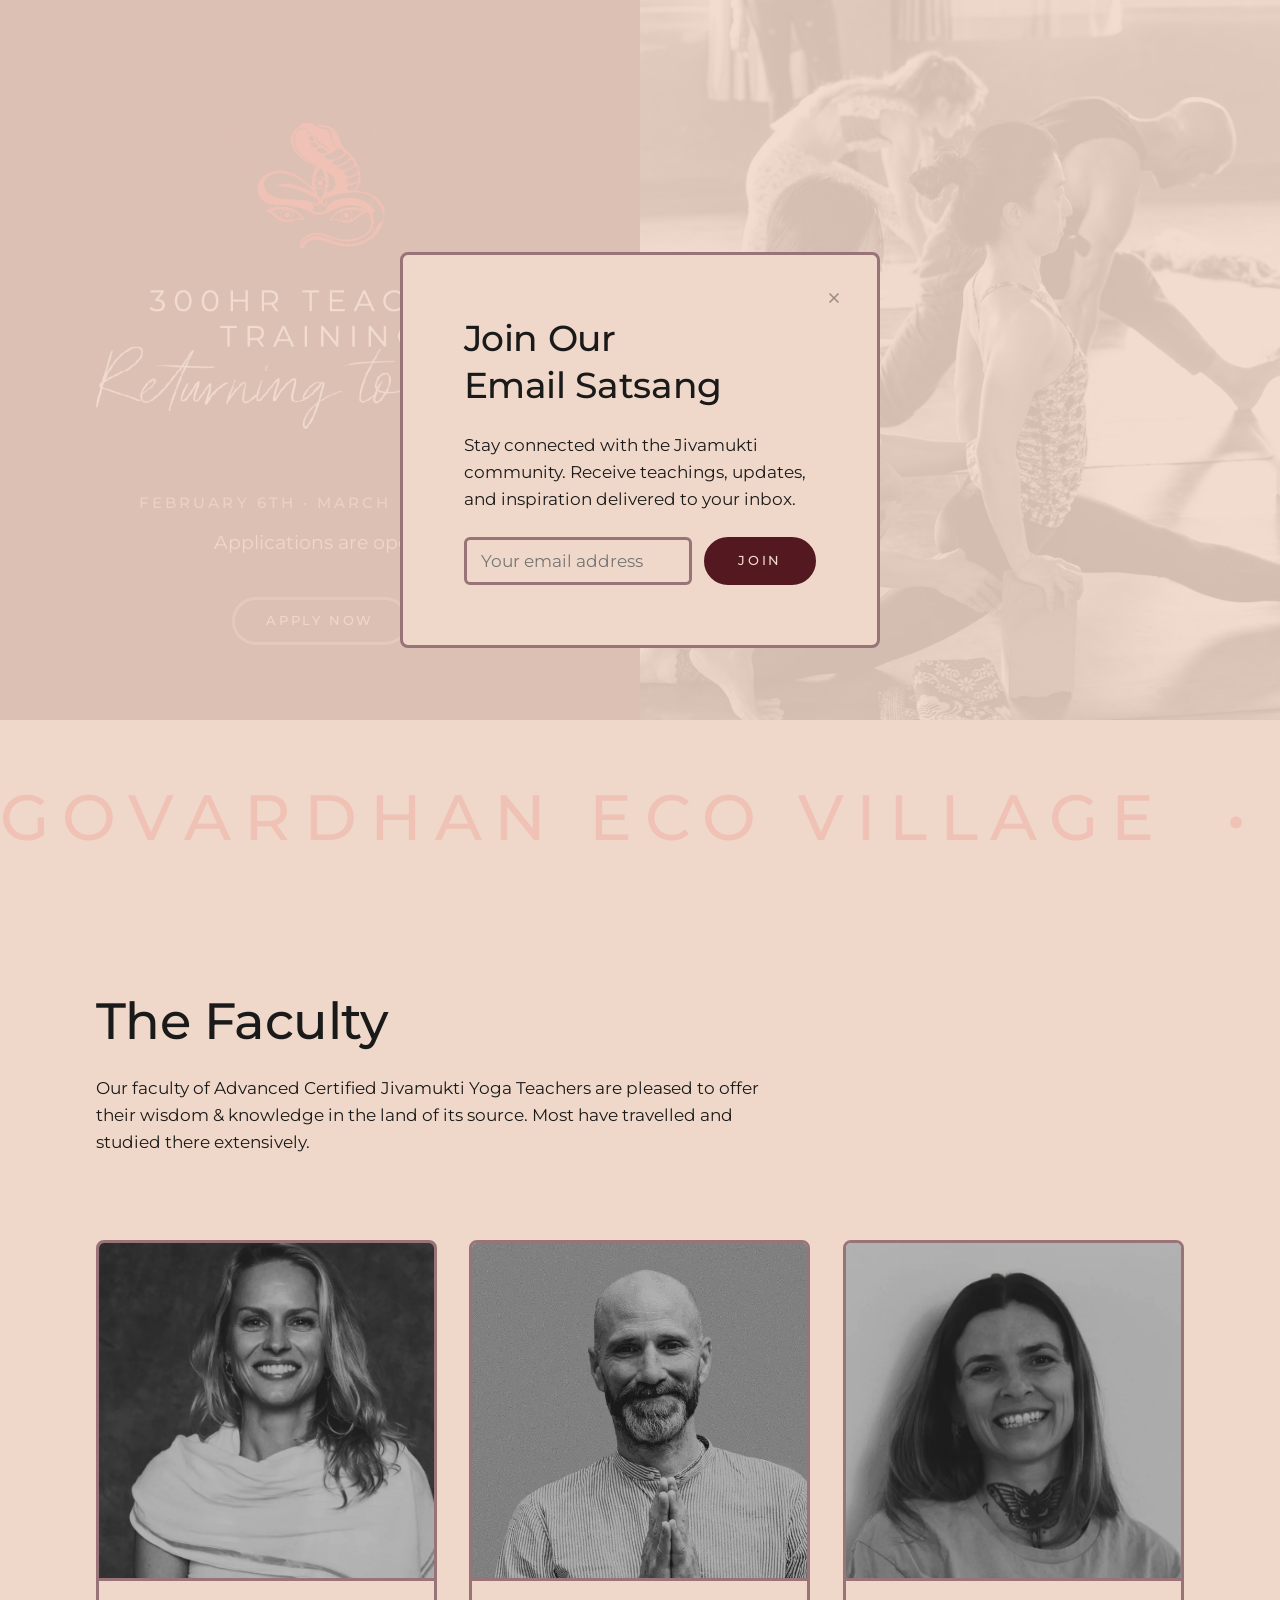
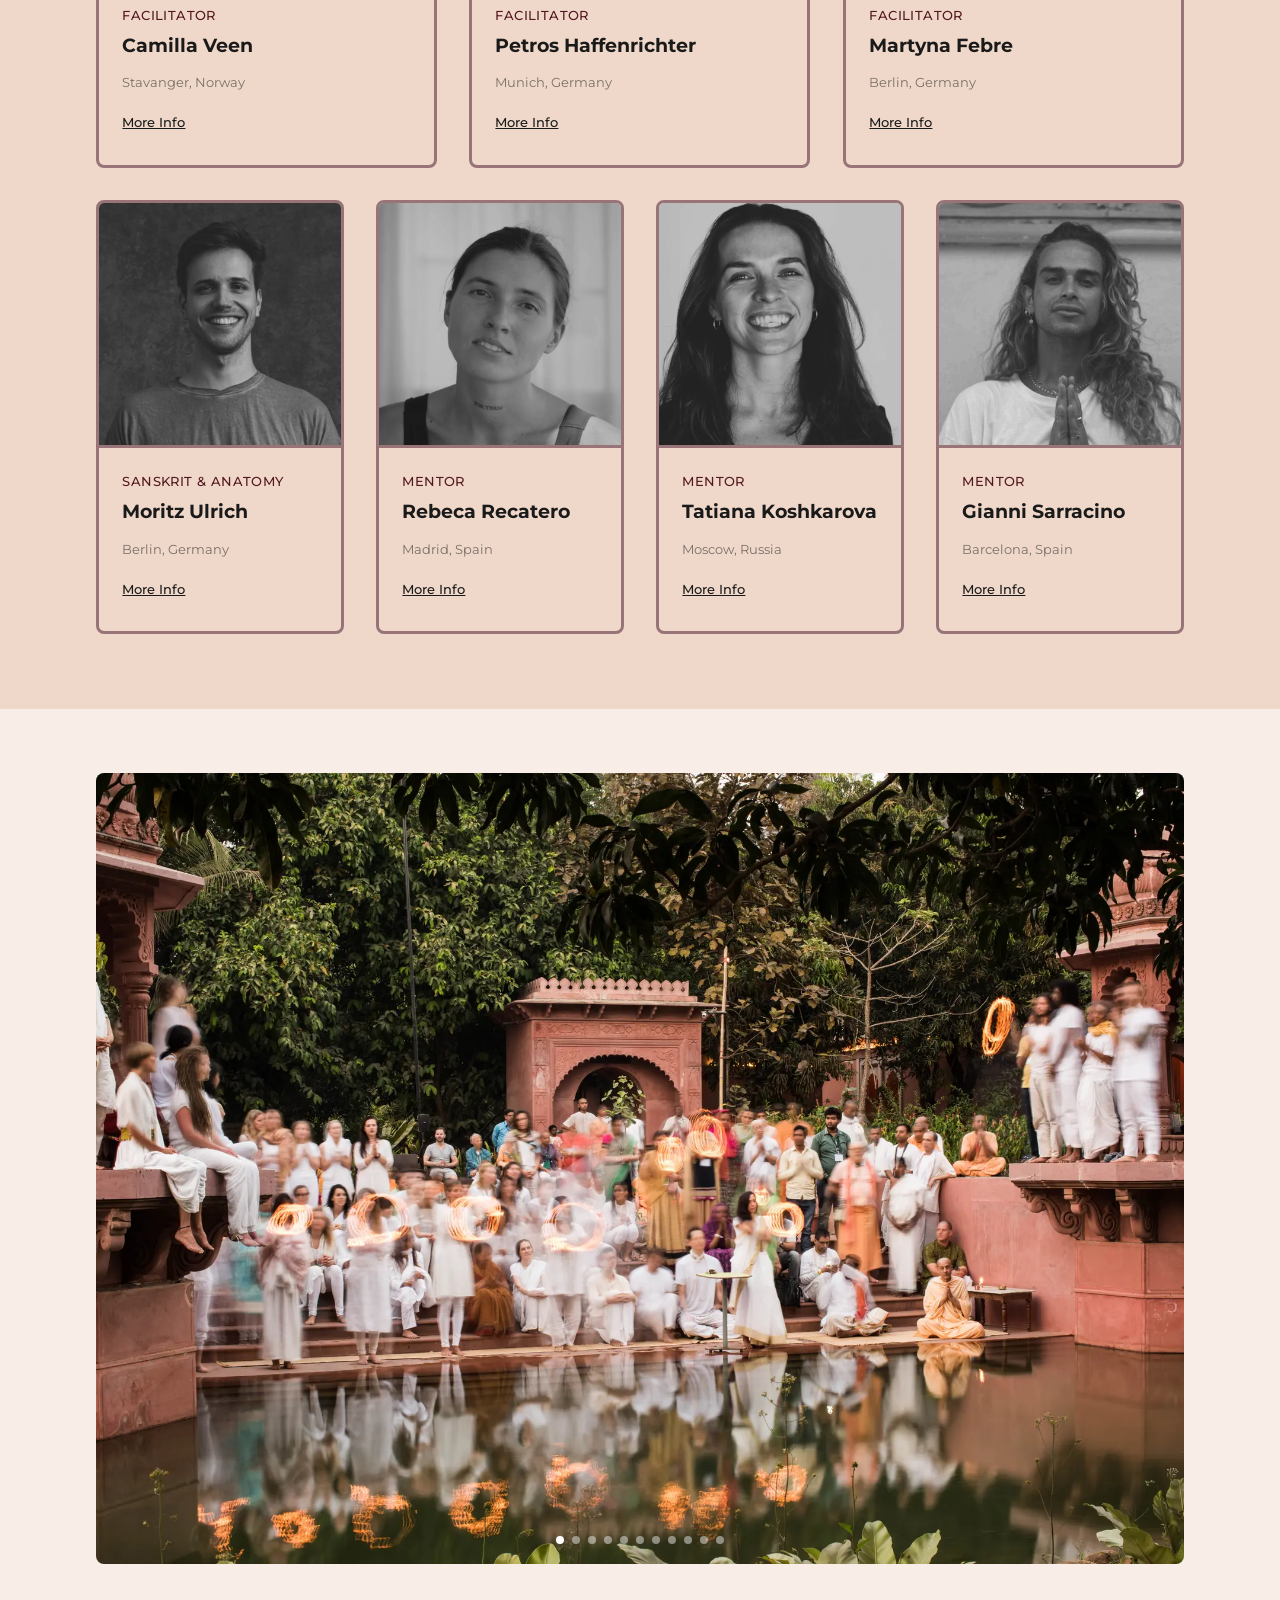
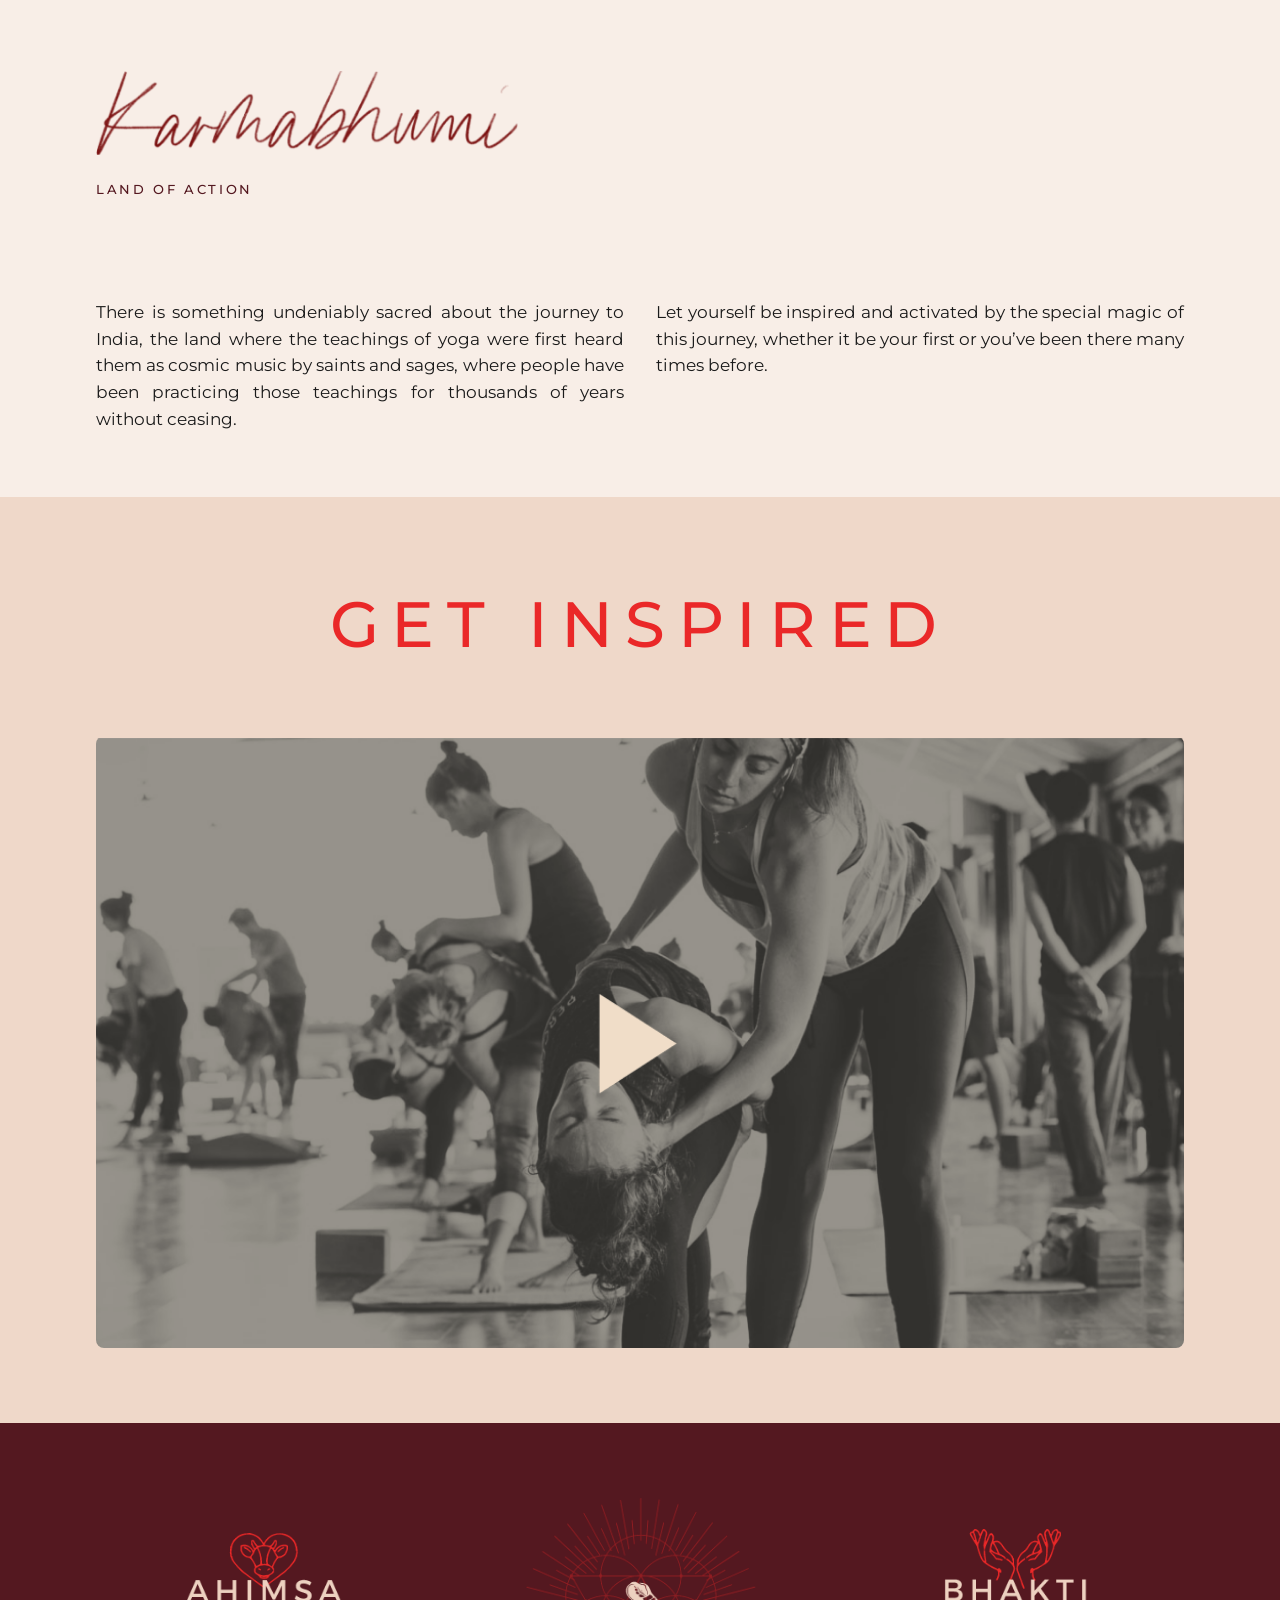
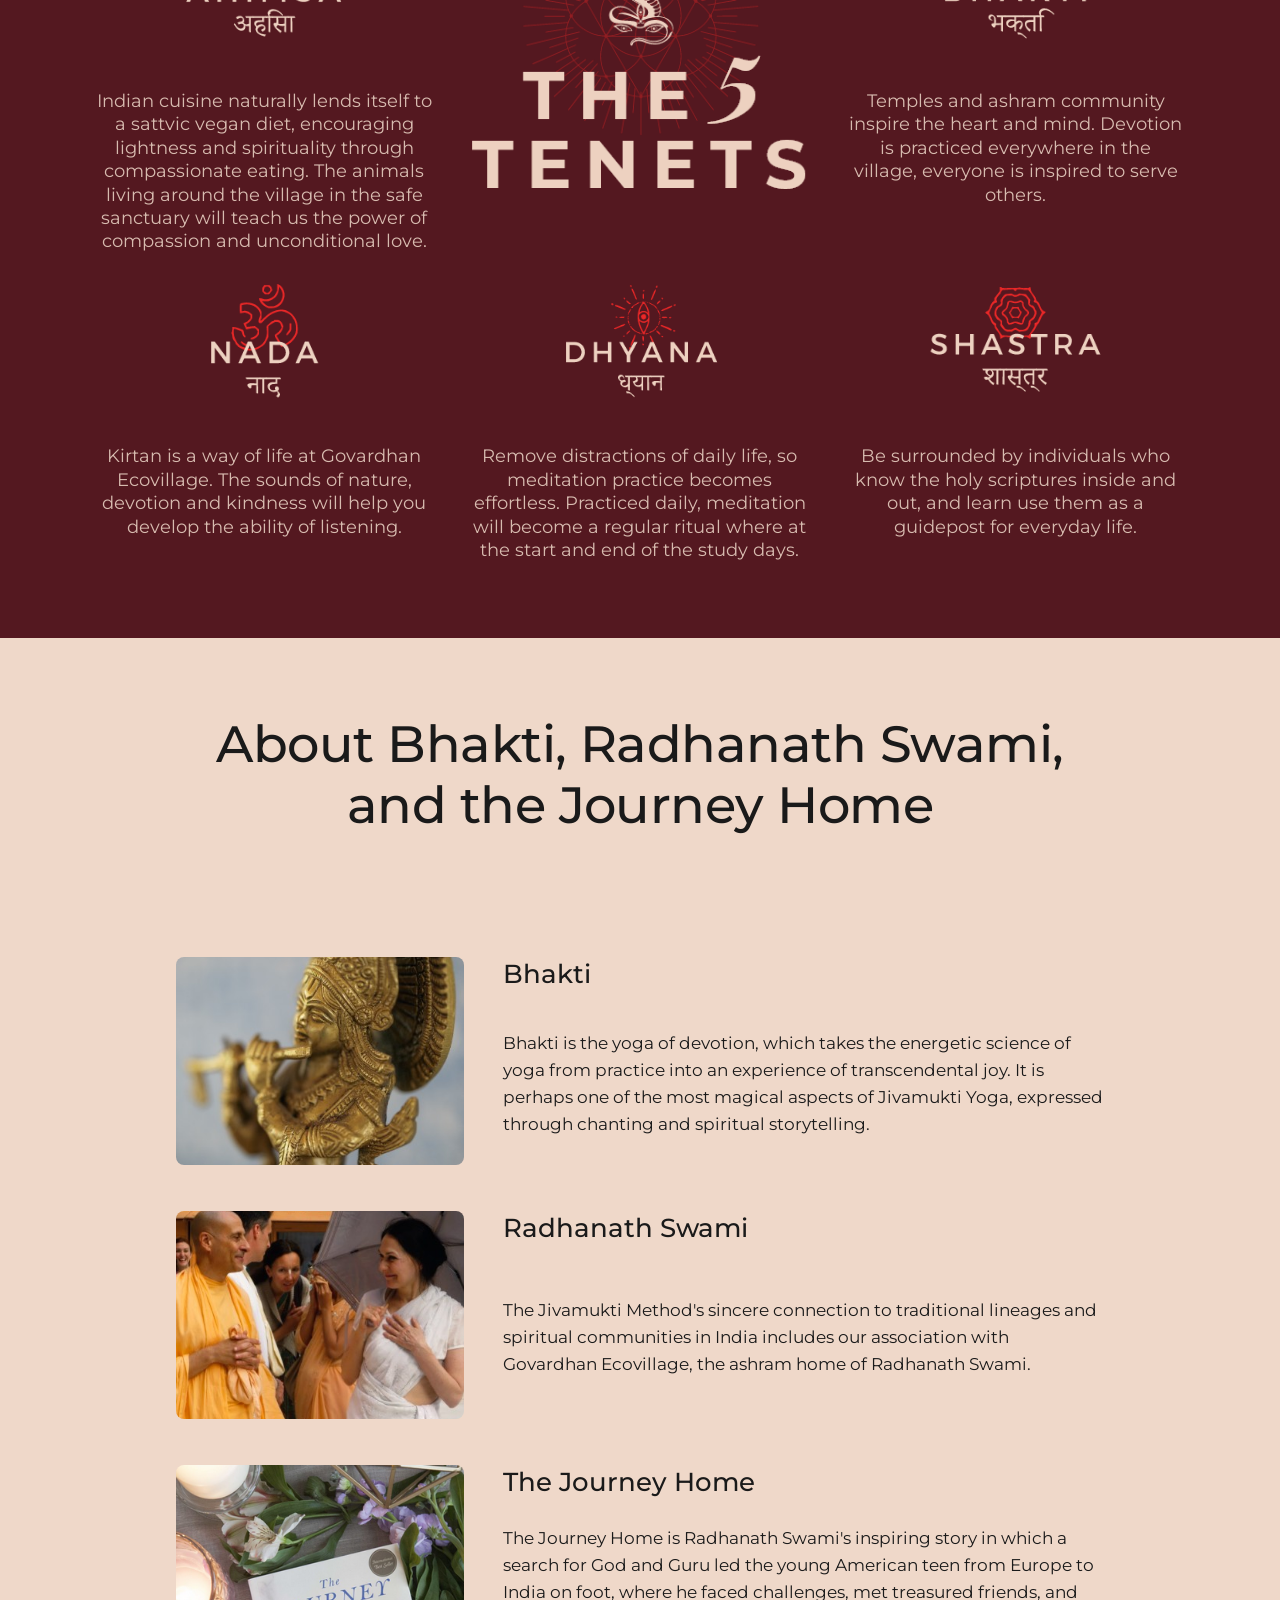
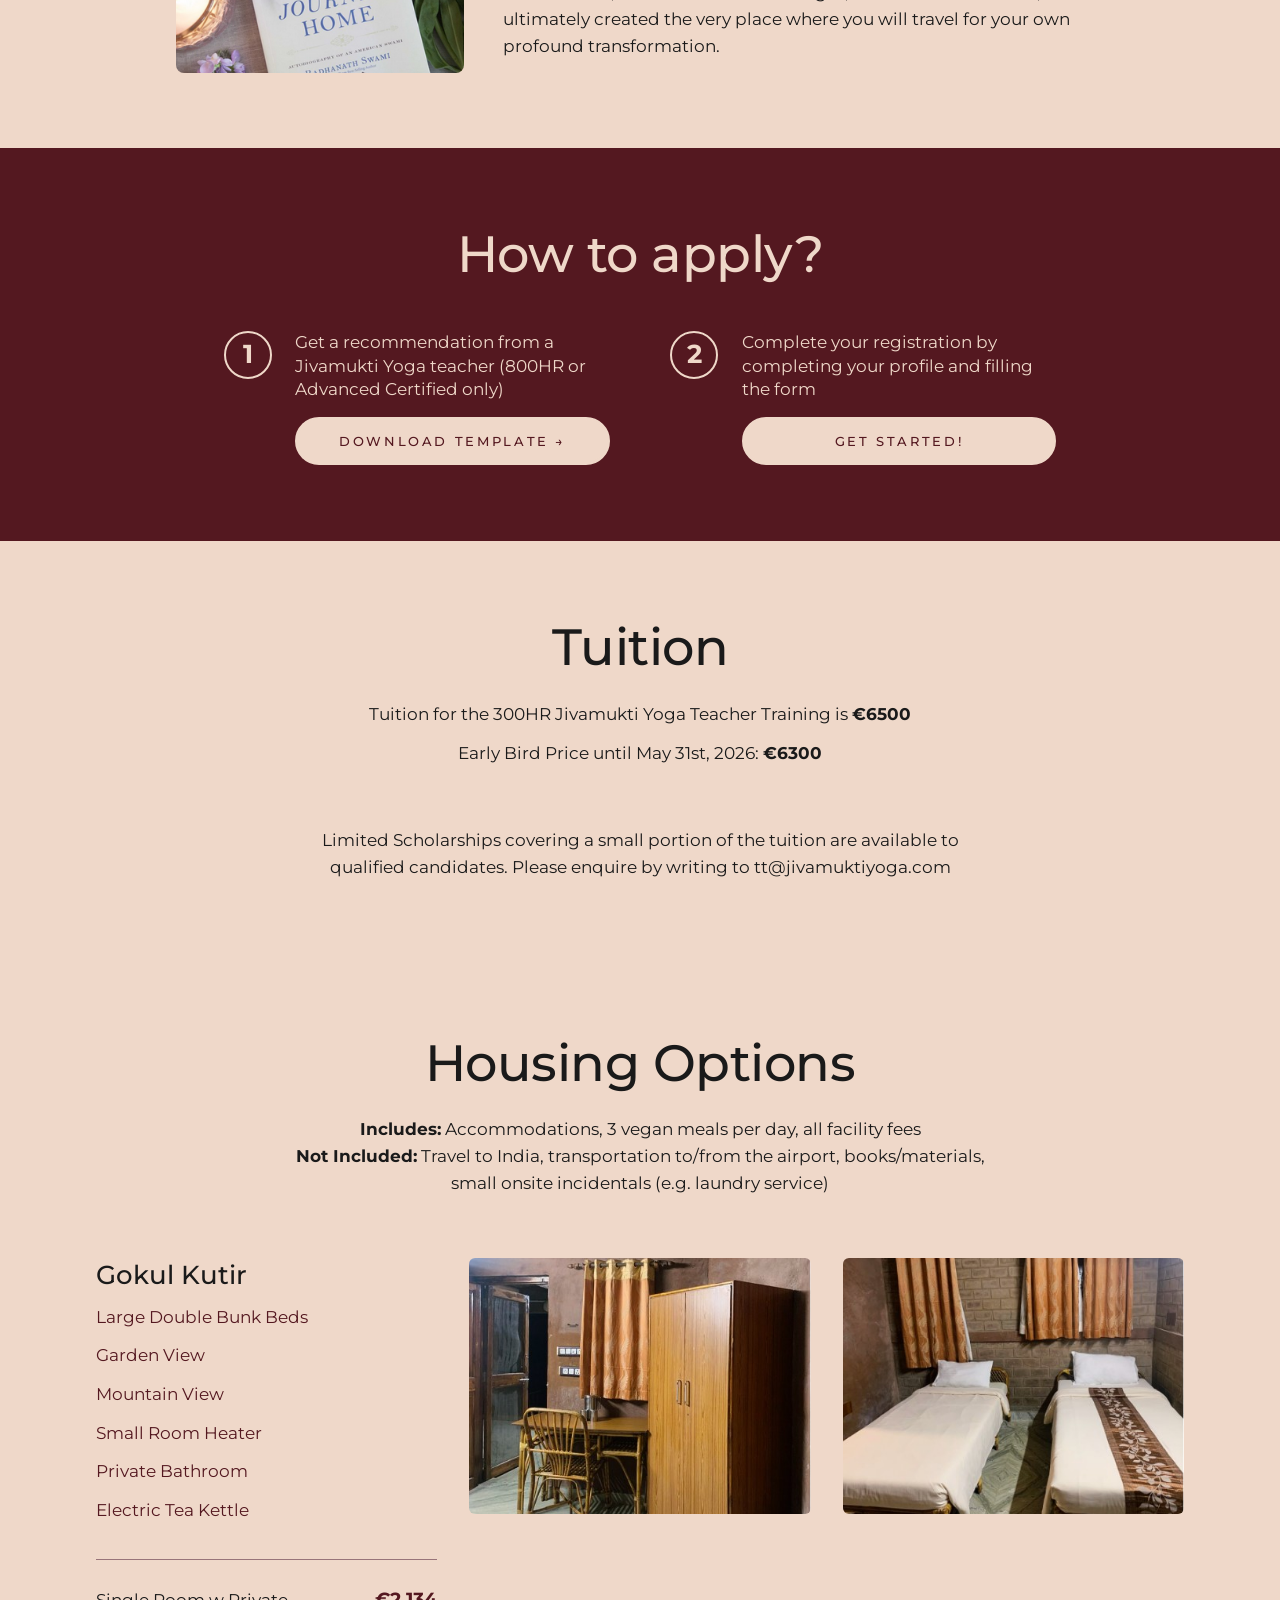
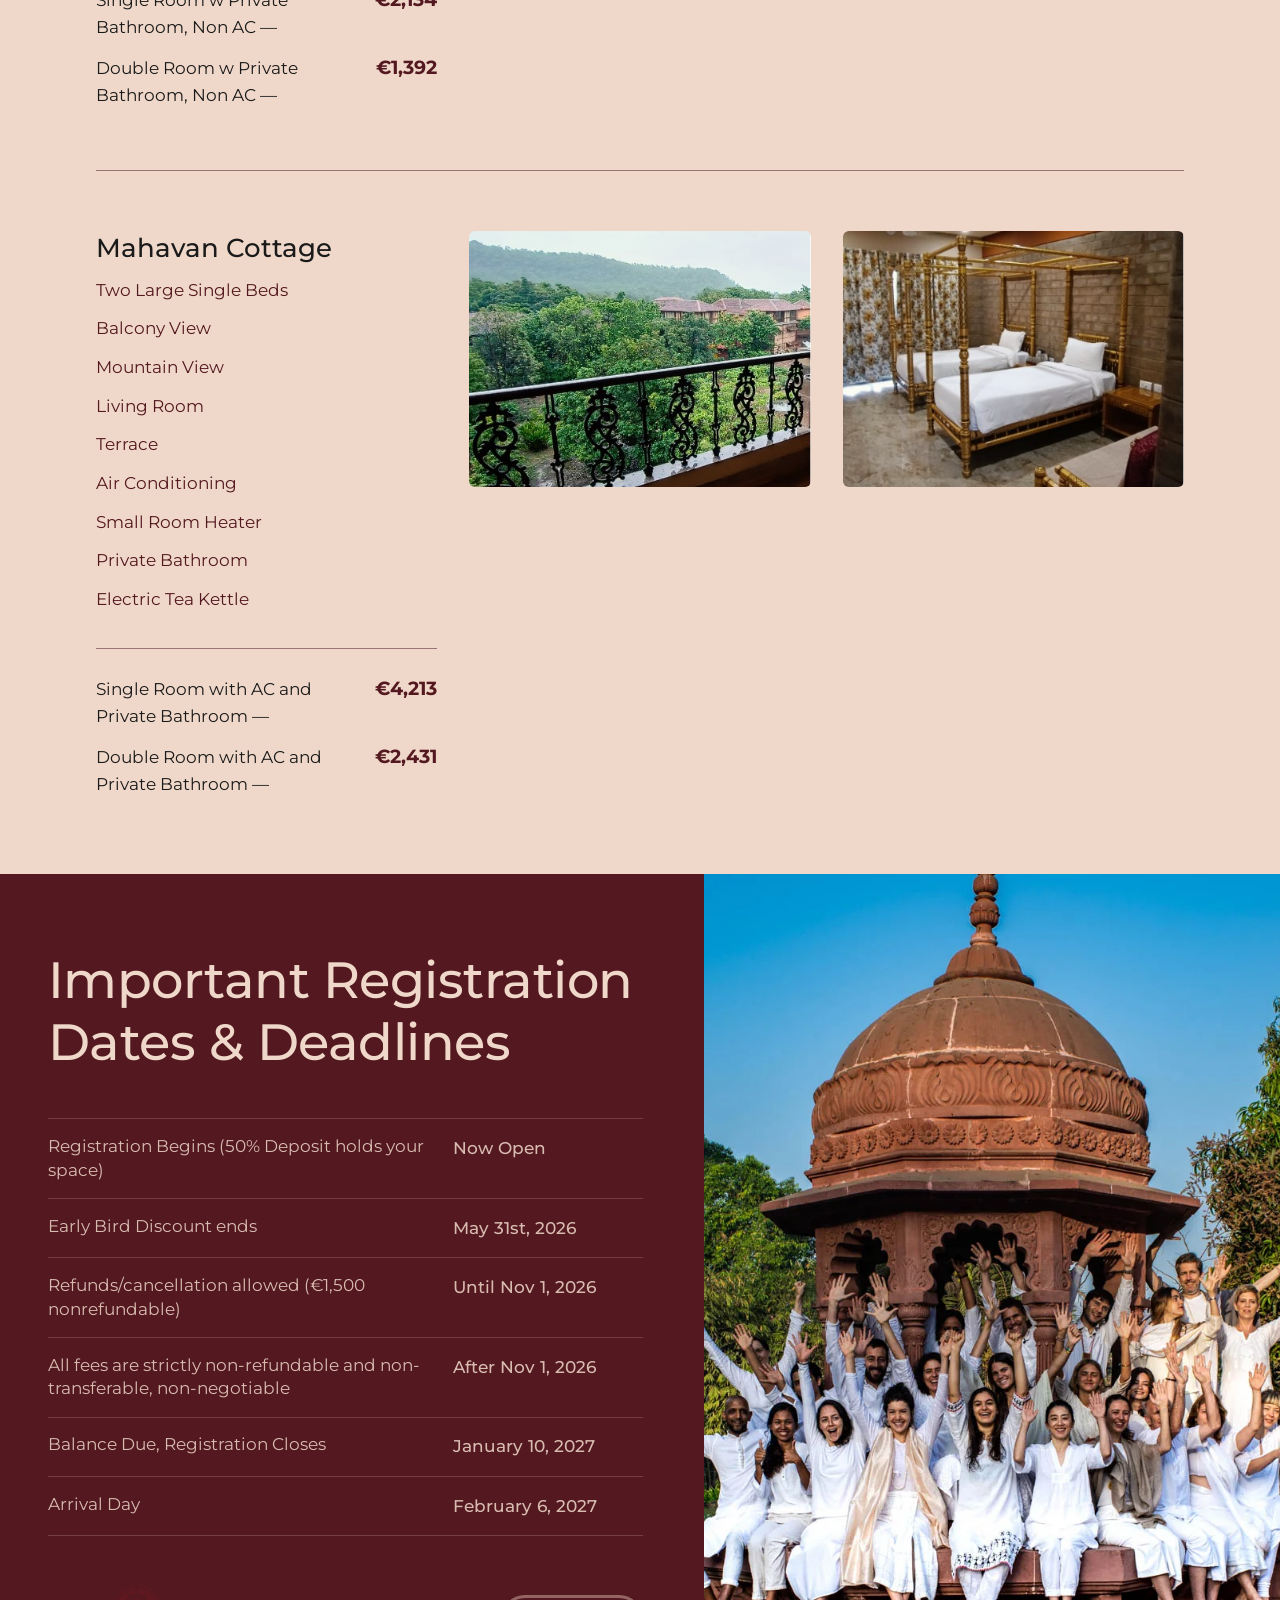
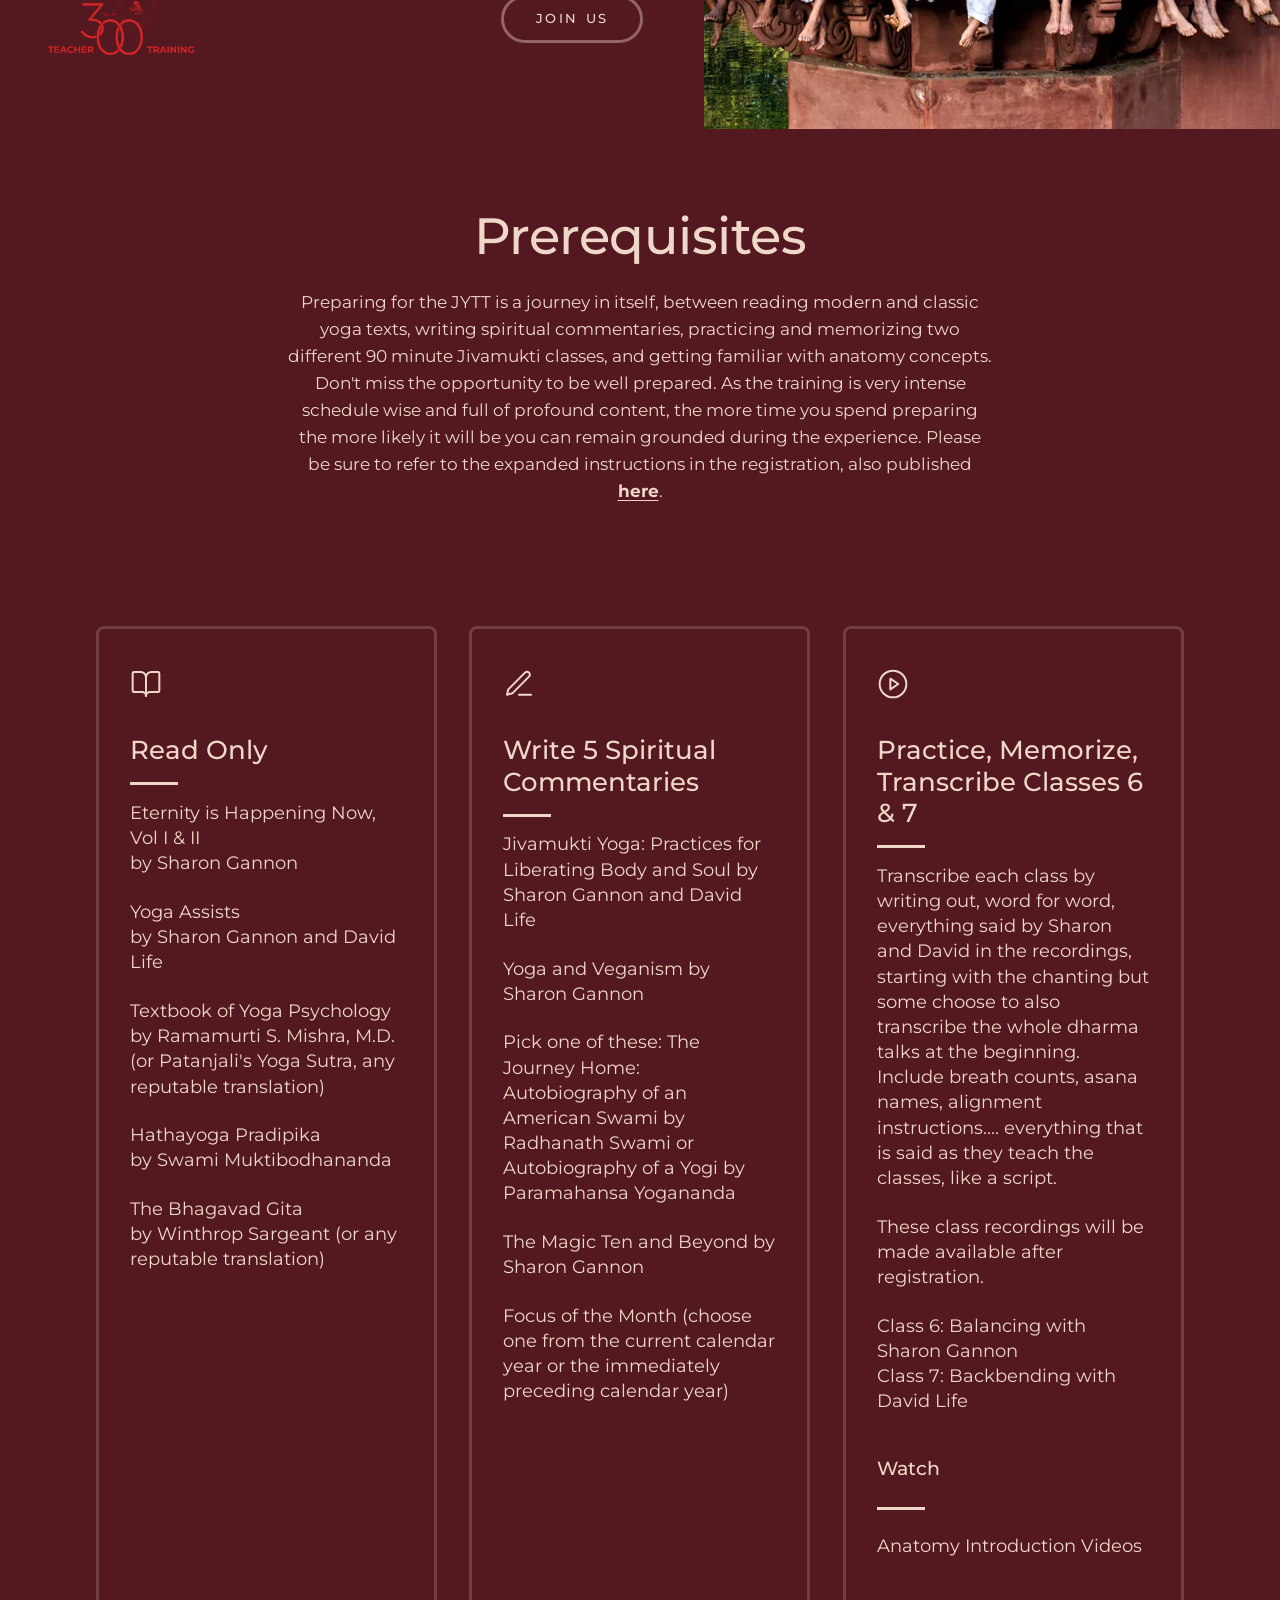
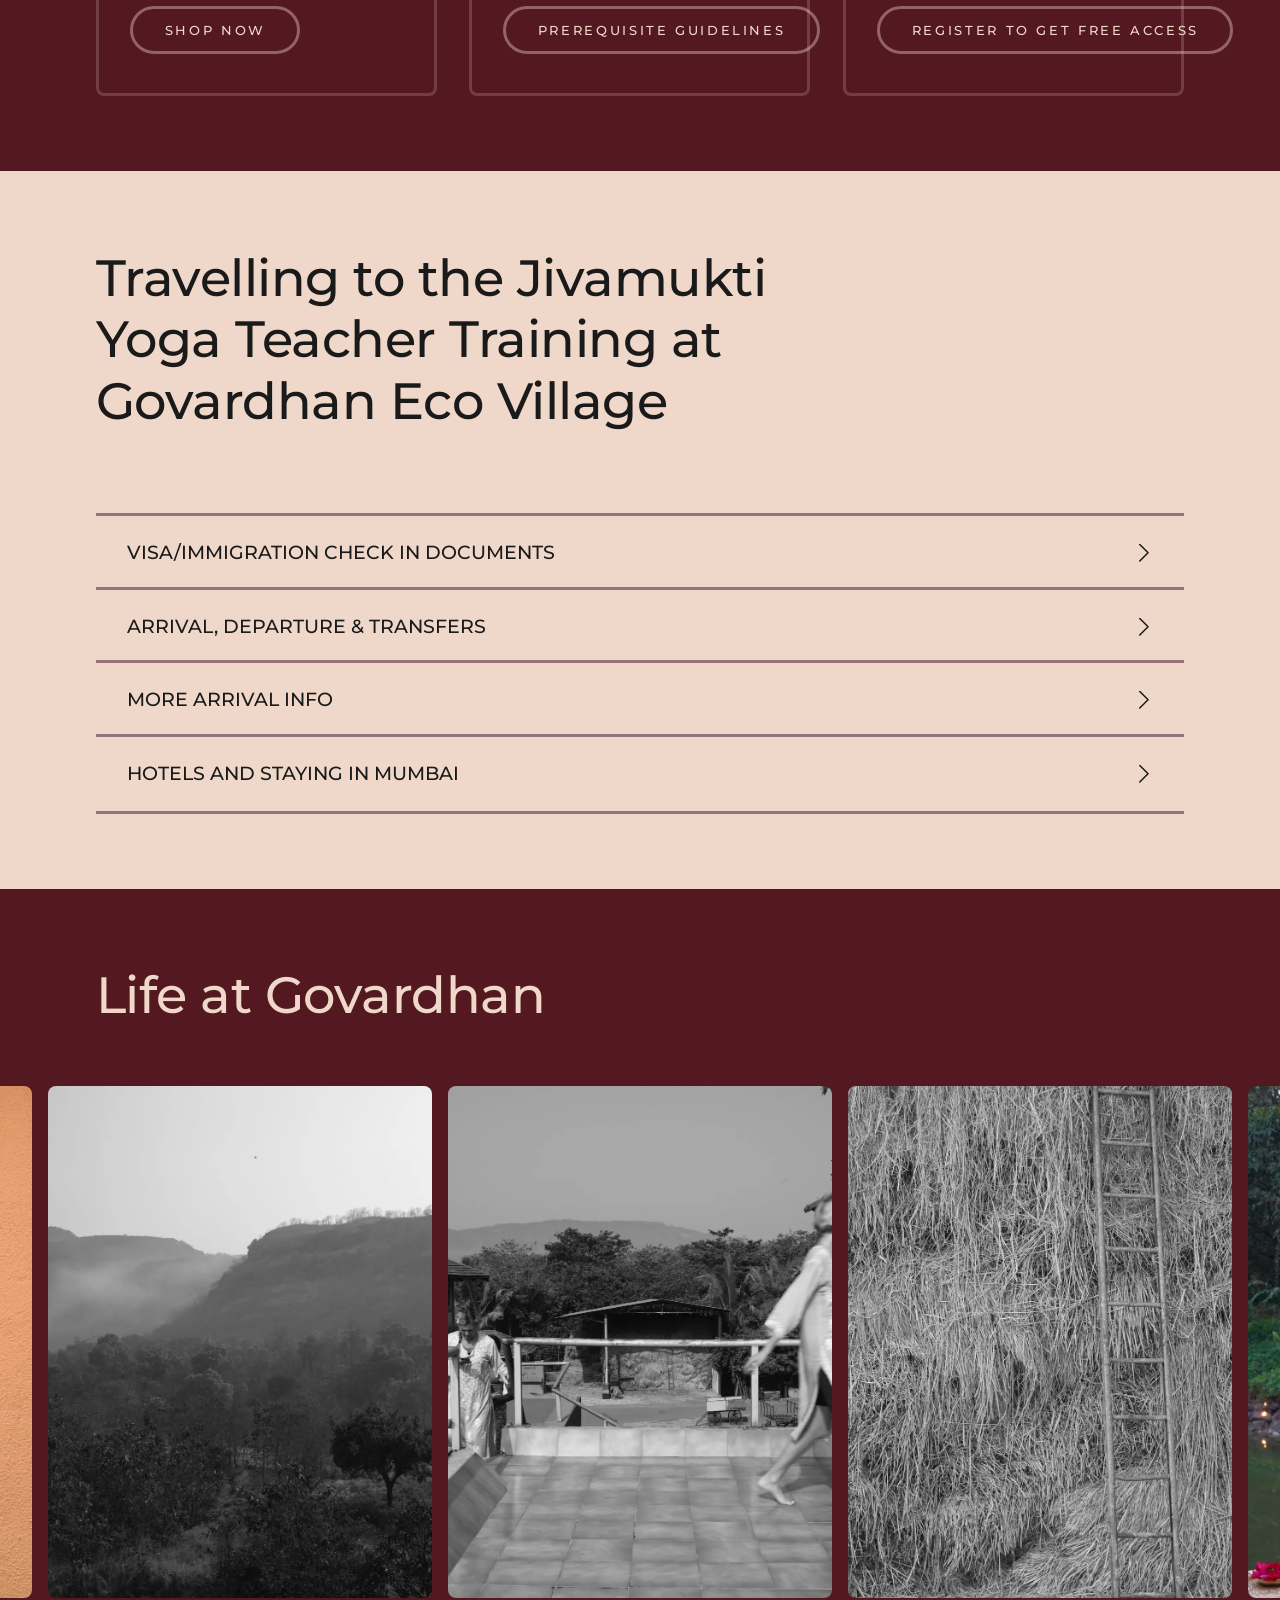
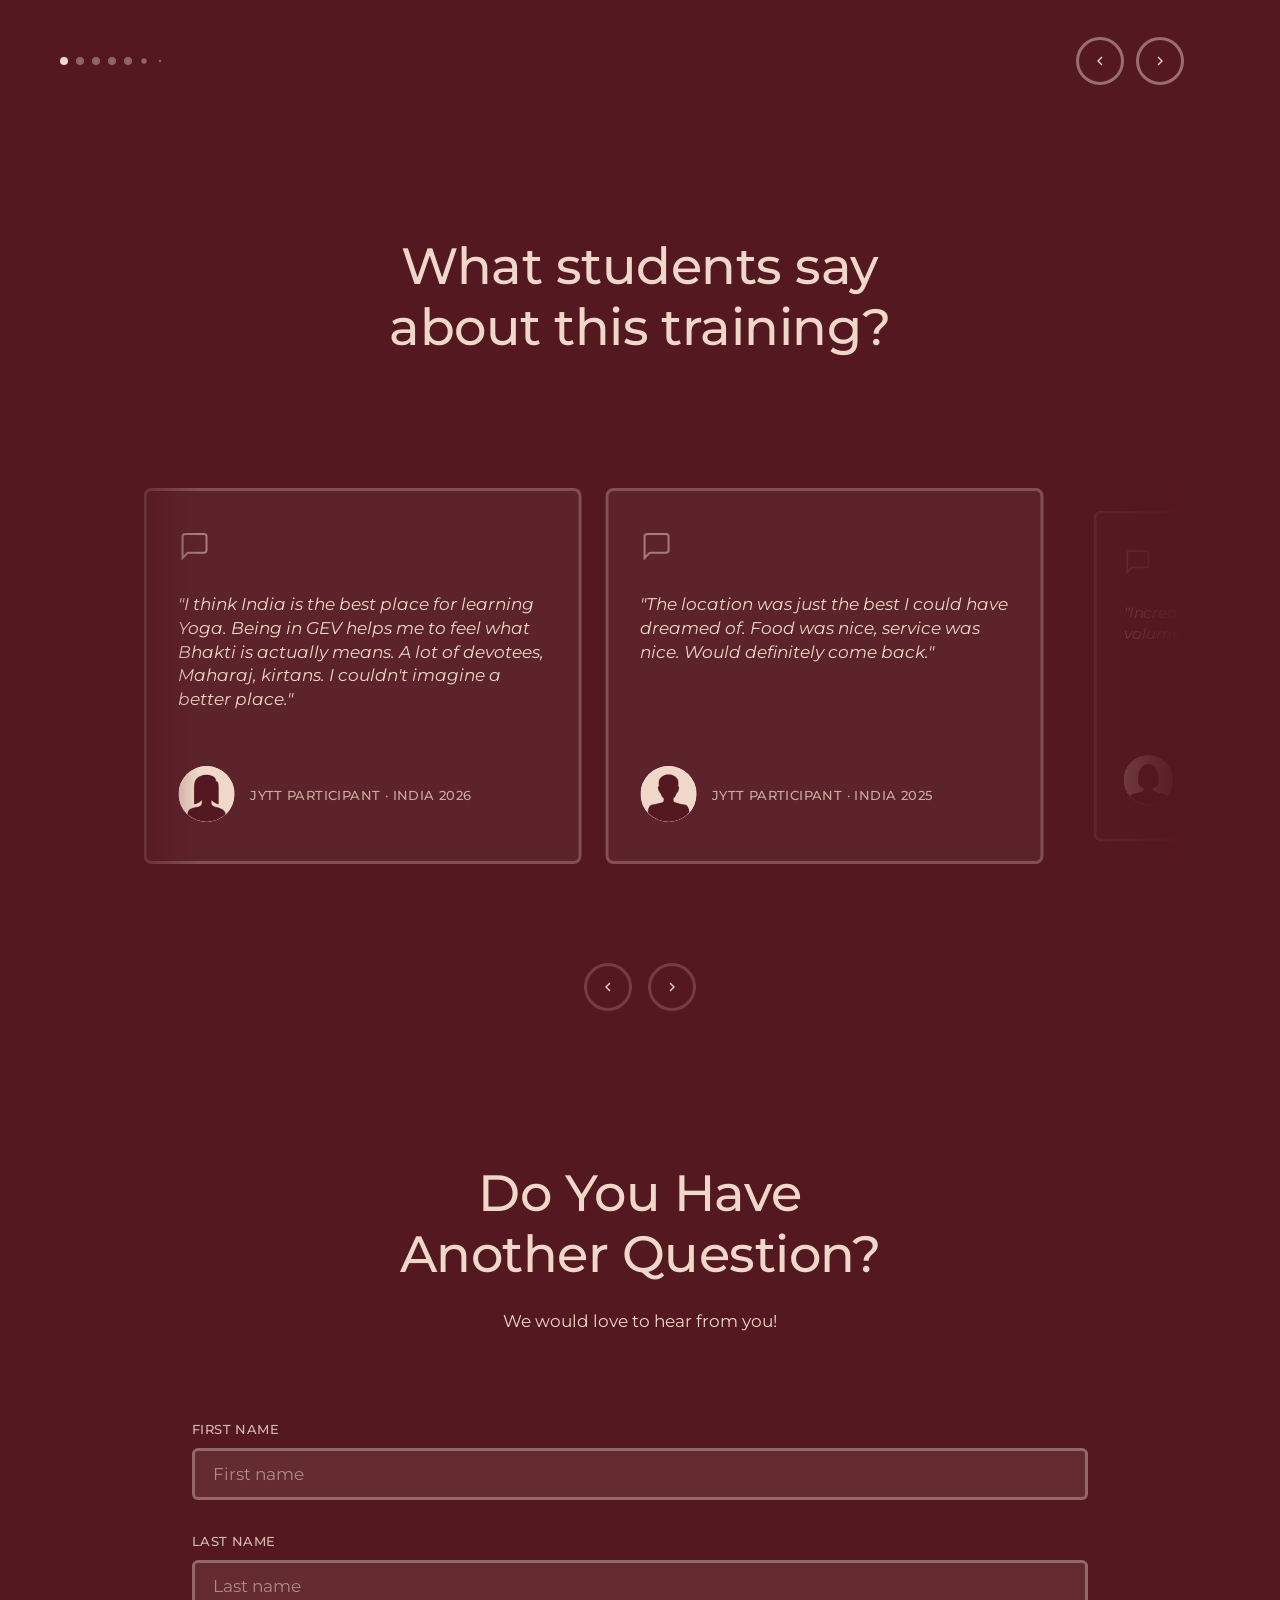
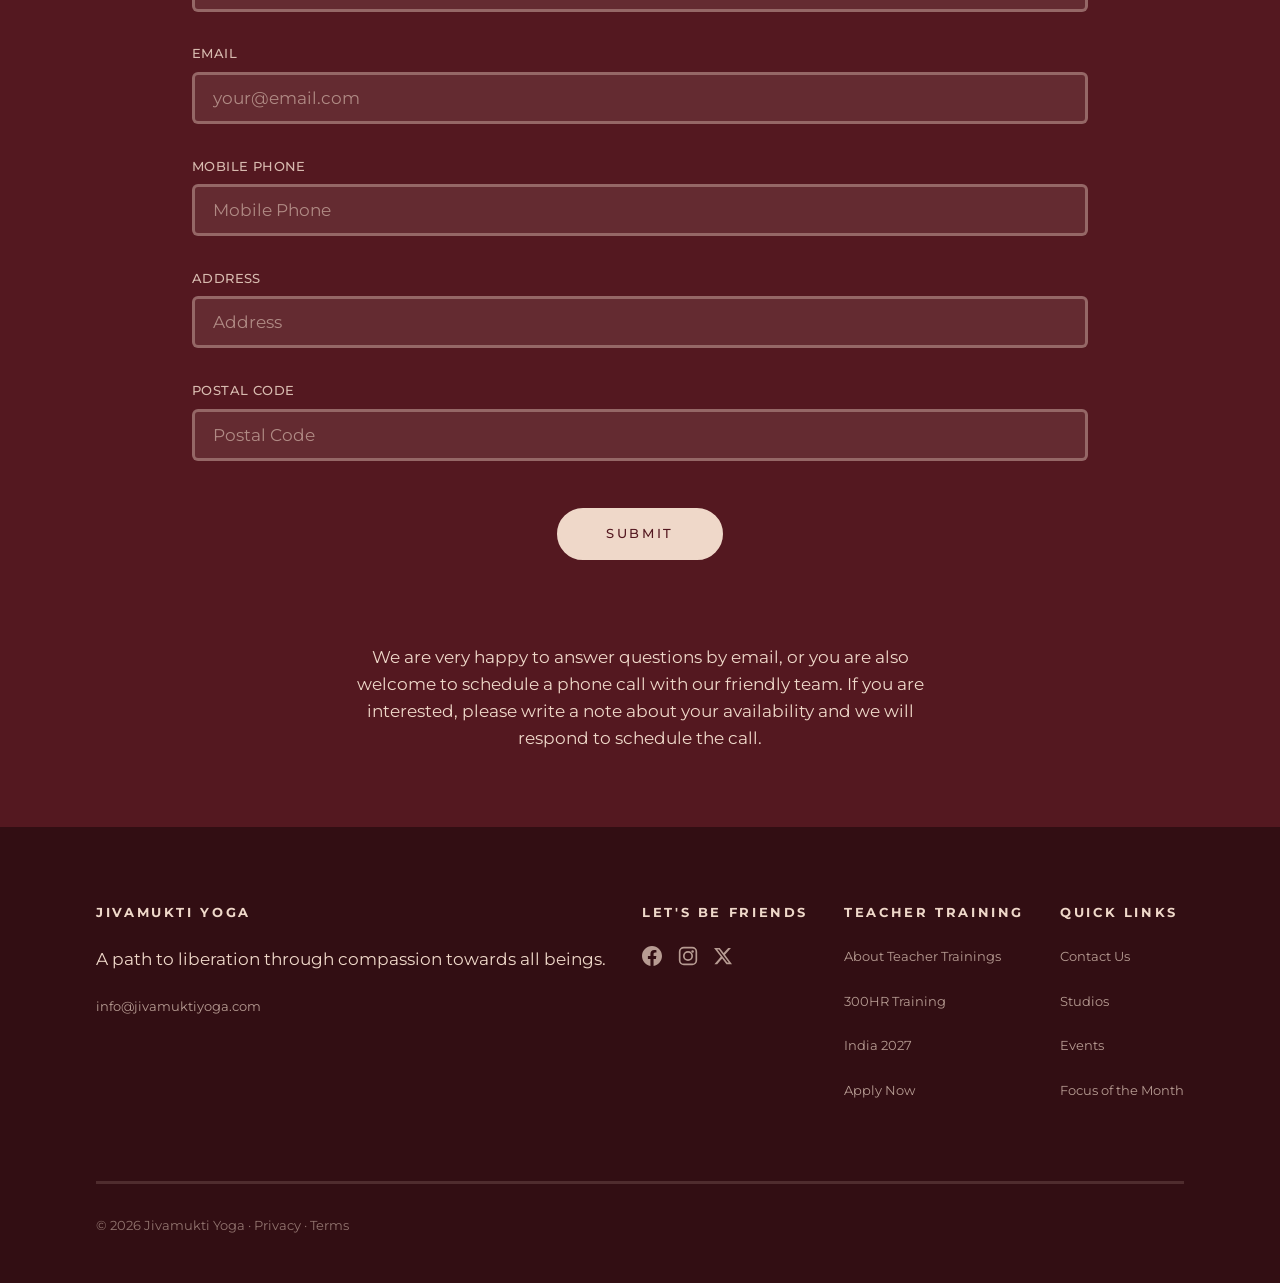
==== commit 3e21457a: "deploy: revert prereq CTA to inline bold+underlined link" ====
--- a/index.html
+++ b/index.html
@@ -551,8 +551,7 @@
           <div class="u-content-wrapper is-centered is-tight">
           <h2 class="u-heading india_prereq_title" data-style="h2" id="prereq-heading">Prerequisites</h2>
           <div class="india_prereq_intro">
-            <p class="u-text-style-main">Preparing for the JYTT is a journey in itself, between reading modern and classic yoga texts, writing spiritual commentaries, practicing and memorizing two different 90 minute Jivamukti classes, and getting familiar with anatomy concepts. Don't miss the opportunity to be well prepared. As the training is very intense schedule wise and full of profound content, the more time you spend preparing the more likely it will be you can remain grounded during the experience. Please be sure to refer to the expanded instructions in the registration.</p>
-            <a href="https://jivamuktiyoga.com/prerequisites-300-teacher-training/" class="button_primary india_prereq_cta" target="_blank" rel="noopener">Read the Full Prerequisites →</a>
+            <p class="u-text-style-main">Preparing for the JYTT is a journey in itself, between reading modern and classic yoga texts, writing spiritual commentaries, practicing and memorizing two different 90 minute Jivamukti classes, and getting familiar with anatomy concepts. Don't miss the opportunity to be well prepared. As the training is very intense schedule wise and full of profound content, the more time you spend preparing the more likely it will be you can remain grounded during the experience. Please be sure to refer to the expanded instructions in the registration, also published <a href="https://jivamuktiyoga.com/prerequisites-300-teacher-training/" class="india_prereq_link" target="_blank" rel="noopener">here</a>.</p>
           </div>
           </div>
           <div class="india_prereq_grid">
--- a/css/project.css
+++ b/css/project.css
@@ -1899,8 +1899,13 @@
   text-align: center;
 }
 
-.india_prereq_cta {
-  margin-top: var(--_spacing---space--5-32px);
+.india_prereq_link {
+  color: inherit;
+  font-weight: var(--_typography---font--primary-bold);
+  text-decoration-line: underline;
+  text-decoration-style: solid;
+  text-decoration-color: currentColor;
+  text-underline-offset: 0.15em;
 }
 
 .india_prereq_grid {
